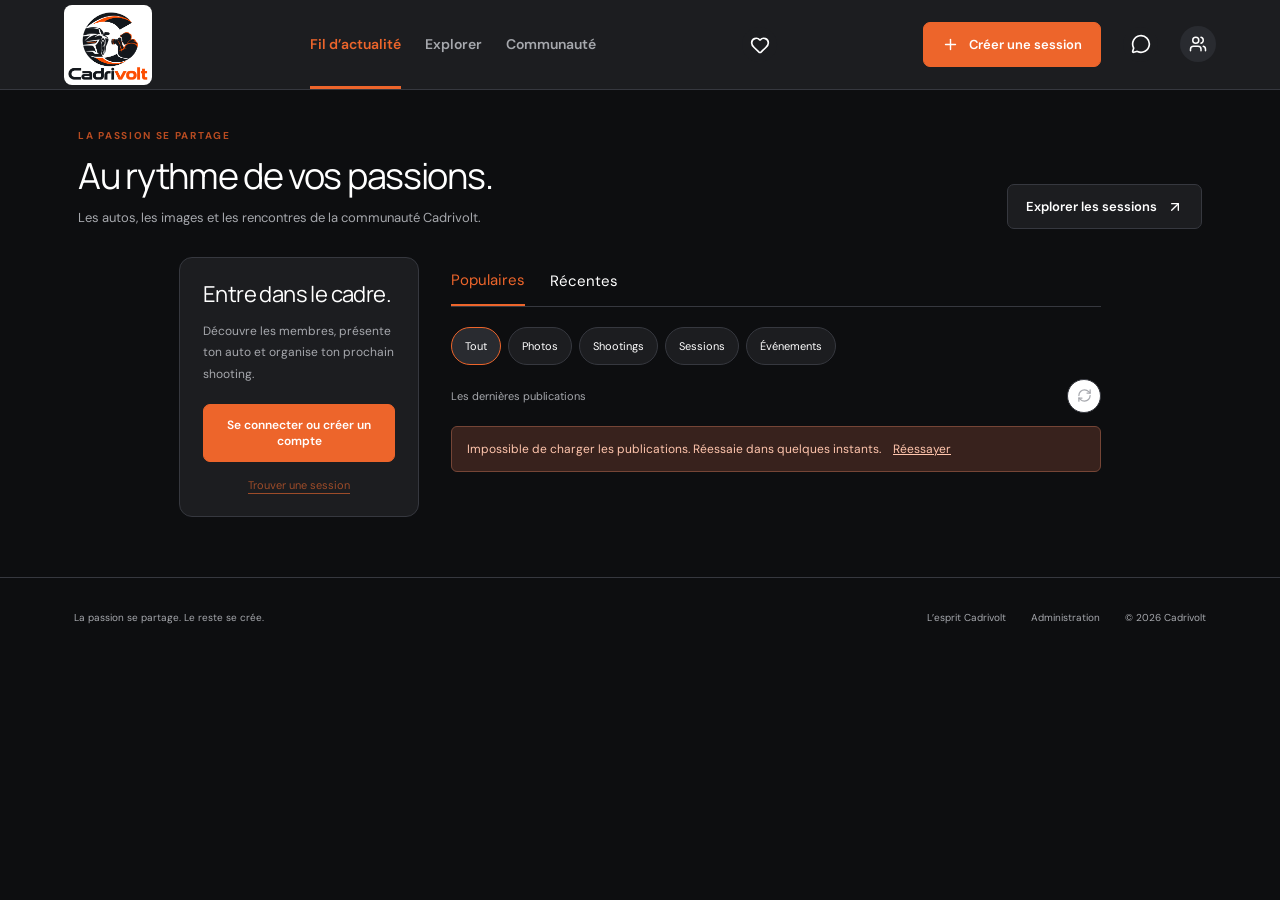
==== index.html @ 1e303402 "Cadrivolt - theme sombre par defaut" ====
<!doctype html><html lang="fr"><head><script src="./theme-init.js"></script><meta charset="utf-8"><meta name="viewport" content="width=device-width,initial-scale=1"><meta name="description" content="Rencontre des carspotters et propriétaires pour organiser shootings, rollings et projets automobiles."><meta name="theme-color" content="#ed652b"><title>Cadrivolt — La passion fait la rencontre</title><link rel="icon" href="./images/cadrivolt-logo-v2.png"><script src="./config.js"></script>  <script type="module" crossorigin src="./assets/main-DdH3tfHO.js"></script>
  <link rel="stylesheet" crossorigin href="./assets/main-B6yE5OLr.css">
<link rel="manifest" href="./manifest.webmanifest"><link rel="apple-touch-icon" href="./images/cadrivolt-logo-v2.png"></head><body><div id="root"></div><noscript>Active JavaScript pour utiliser Cadrivolt.</noscript></body></html>
---- assets/main-B6yE5OLr.css ----
@import "https://fonts.googleapis.com/css2?family=DM+Sans:wght@400;450;500;550;600;650;700&family=Manrope:wght@400;500;600;650;700;750;800&display=swap";.banner-editor{border:0;margin:0 0 26px;padding:0;position:relative}.banner-editor legend{font-weight:600}.banner-editor .hint{margin:10px 0;line-height:1.6}.profile-banner{aspect-ratio:3;background:#e6e9e1;border-radius:8px;width:100%;margin-bottom:18px;position:relative;overflow:hidden}.profile-banner img{object-fit:cover;pointer-events:none;-webkit-user-select:none;user-select:none;width:100%;height:100%}.banner-drag{cursor:grab;touch-action:none}.banner-drag:active{cursor:grabbing}.banner-editor input[type=range]{width:100%;accent-color:var(--orange);padding:0}.banner-actions{flex-wrap:wrap;align-items:center;gap:16px;margin-top:12px;display:flex}.person-cover:has(.profile-banner){aspect-ratio:3;height:auto;padding:0;overflow:hidden}.person-cover .profile-banner{border-radius:0;margin:0}.person-cover:has(.profile-banner)>span{z-index:1;background:#fffef0;border-radius:20px;padding:5px 10px;position:absolute;top:14px;left:14px}.person-cover:has(.profile-banner){position:relative}.avatar,.profile-button{position:relative;overflow:hidden}.avatar-photo{object-fit:cover;border-radius:inherit;width:100%;height:100%;display:block}.profile-photo-picker{border:0;margin:0 0 24px;padding:0;position:relative}.profile-photo-picker legend{margin-bottom:12px;font-weight:600}.profile-photo-controls{align-items:center;gap:18px;display:flex}.profile-photo-preview{flex-shrink:0;font-size:24px;width:88px!important;height:88px!important}.profile-photo-picker .muted{margin-top:12px;font-size:12px;line-height:1.6}.photo-upload-label{cursor:pointer;position:relative;overflow:hidden}.photo-upload-label:focus-within{outline:2px solid var(--accent,#f56823);outline-offset:3px}.photo-upload-label input{opacity:0;cursor:pointer;width:100%;height:100%;position:absolute;inset:0}.profile-photo-picker .text-link{margin-top:8px;display:block}.photo-upload-pending{opacity:0;width:1px;height:1px;position:absolute;bottom:0;left:0}.profile-read-heading{align-items:center;gap:16px;margin:16px 0;display:flex}.profile-read-heading h3{margin-bottom:8px;font-size:24px}.profile-read-heading p{color:var(--muted);align-items:center;gap:5px;margin-top:9px;font-size:12px;display:flex}.profile-read-bio{white-space:pre-wrap;overflow-wrap:anywhere;color:var(--muted);margin:18px 0;font-size:13px;line-height:1.8}.profile-account-actions{border-top:1px solid var(--border);flex-wrap:wrap;align-items:center;gap:16px;margin-top:26px;padding-top:18px;display:flex}.profile-account-actions .signout,.profile-account-actions .text-link{margin:0}.profile-information,.gallery-editor{border:0;min-width:0;margin:0 0 28px;padding:0}.profile-information legend,.gallery-editor legend{margin-bottom:10px;font-size:16px;font-weight:650}.profile-save-actions{background:var(--paper);border-top:1px solid var(--border);z-index:3;justify-content:flex-end;gap:12px;padding:16px 0;display:flex;position:sticky;bottom:-22px}.public-gallery{margin:30px 0}.gallery-heading{justify-content:space-between;align-items:center;gap:12px;margin-bottom:15px;display:flex}.gallery-heading h3{font-size:20px}.gallery-heading>span{color:var(--muted);font-size:11px}.profile-gallery-grid{grid-template-columns:repeat(3,minmax(0,1fr));gap:10px;display:grid}.gallery-tile{aspect-ratio:4/3;text-align:left;background:#e6e9e1;border-radius:10px;width:100%;min-width:0;padding:0;position:relative;overflow:hidden}.gallery-tile img{object-fit:cover;width:100%;height:100%;transition:transform .2s}.gallery-tile:hover img{transform:scale(1.025)}.gallery-primary{aspect-ratio:auto;grid-area:span 2/span 2;min-height:180px}.gallery-feature{color:#b74b21;background:#fffffff0;border-radius:30px;align-items:center;gap:4px;padding:5px 8px;font-size:10px;display:flex;position:absolute;top:9px;left:9px}.gallery-tile-caption{color:#fff;background:linear-gradient(#0000,#151815b3);padding:24px 10px 10px;font-size:11px;position:absolute;bottom:0;left:0;right:0}.gallery-empty{border:1px dashed var(--border);color:var(--muted);border-radius:10px;align-items:center;gap:12px;padding:25px 15px;font-size:12px;display:flex}.gallery-editor-grid{grid-template-columns:repeat(2,minmax(0,1fr));gap:16px;margin-bottom:16px;display:grid}.gallery-edit-card{border:1px solid var(--border);background:#fff;border-radius:10px;min-width:0;overflow:hidden}.gallery-edit-preview{aspect-ratio:4/3;background:#e6e9e1;position:relative}.gallery-edit-preview img{object-fit:cover;width:100%;height:100%}.gallery-edit-body{padding:12px}.gallery-edit-body .field{margin:10px 0 0}.gallery-edit-body .field input,.gallery-edit-body .field textarea{padding:9px;font-size:12px}.gallery-edit-actions{gap:6px;margin-top:12px;display:flex}.gallery-edit-actions button{border:1px solid var(--border);border-radius:7px;place-items:center;min-width:40px;min-height:40px;display:grid}.gallery-edit-actions button.selected{color:var(--orange);border-color:var(--orange);background:#fff0e7}.gallery-edit-actions button:last-child{margin-left:auto}.gallery-add,.gallery-replace{cursor:pointer;position:relative;overflow:hidden}.gallery-add input,.gallery-replace input{opacity:0;cursor:pointer;width:100%;height:100%;position:absolute;inset:0}.gallery-replace{text-align:center;margin-top:12px;font-size:11px;display:block}.photo-viewer{color:#fff;box-sizing:border-box;background:#131713;border:0;width:100vw;max-width:none;height:100dvh;max-height:none;margin:0;padding:16px;inset:0}.photo-viewer[open]{flex-direction:column;display:flex}.photo-viewer::backdrop{background:#131713ef}.photo-viewer-close{z-index:2;color:#fff;background:#0009;border-radius:50%;place-items:center;width:44px;height:44px;display:grid;position:absolute;top:14px;right:16px}.photo-viewer-stage{flex:1;justify-content:center;align-items:center;min-height:0;padding-top:36px;display:flex}.photo-viewer-stage img{object-fit:contain;max-width:100%;max-height:100%}.photo-viewer-caption{padding:16px 0 max(12px,env(safe-area-inset-bottom));flex-shrink:0;justify-content:space-between;align-items:center;gap:15px;font-size:14px;display:flex}.photo-viewer-caption p{color:#c4ccc0;white-space:pre-wrap;overflow-wrap:anywhere;max-height:100px;margin:5px 0;font-size:12px;line-height:1.6;overflow:auto}.photo-viewer-caption small{color:#a7b09f;margin-top:5px;font-size:11px;display:block}.photo-viewer-caption>div:last-child{gap:6px;display:flex}.photo-viewer-caption>div:first-child{min-width:0;display:block}.photo-viewer-caption button{border:1px solid #586351;border-radius:50%;place-items:center;width:44px;height:44px;display:grid}.banner-preview{cursor:default}.banner-crop-controls{border:1px solid var(--border);border-radius:8px;margin-bottom:12px;padding:12px}.profile-edit-form fieldset:disabled{opacity:.7}.gallery-add:focus-within,.gallery-replace:focus-within{outline-offset:3px;outline:3px solid #ee854e}@media (width<=540px){.profile-read-heading h3{font-size:21px}.profile-gallery-grid{grid-template-columns:repeat(2,minmax(0,1fr));gap:8px}.gallery-primary{aspect-ratio:16/10;grid-area:auto/span 2;min-height:0}.gallery-editor-grid{grid-template-columns:1fr}.profile-save-actions{flex-wrap:wrap;gap:8px;bottom:-22px}.profile-save-actions .primary{flex:1;min-width:0;padding:12px 10px;font-size:11px}.profile-save-actions .secondary{padding:12px;font-size:11px}.profile-edit-form .field input,.profile-edit-form .field textarea,.profile-edit-form .field select{font-size:16px}.profile-account-actions{flex-direction:column;align-items:flex-start}.photo-viewer{padding:10px}.photo-viewer-caption{font-size:12px}.banner-actions{gap:10px}}.activity-feed{max-width:1180px;margin:auto;padding:38px 28px 60px}.feed-intro{justify-content:space-between;align-items:flex-end;gap:24px;margin-bottom:28px;display:flex}.feed-intro h1{letter-spacing:-1.3px;margin:12px 0 10px;font-size:36px;line-height:1.14}.feed-intro p{color:var(--muted);font-size:13px;line-height:1.8}.feed-intro>.secondary{flex-shrink:0}.feed-layout{grid-template-columns:240px minmax(0,650px);justify-content:center;align-items:start;gap:32px;display:grid}.feed-sidebar{border:1px solid var(--border);background:#fff;border-radius:13px;padding:23px;position:sticky;top:110px}.feed-sidebar h2{letter-spacing:-.6px;font-size:22px;line-height:1.2}.feed-sidebar p{color:var(--muted);margin:13px 0 18px;font-size:12px;line-height:1.8}.feed-sidebar .primary{width:100%;padding:12px;font-size:12px}.feed-sidebar .text-link{margin:15px auto 0;font-size:11px;display:block}.feed-main{min-width:0}.feed-filters{scrollbar-width:none;-ms-overflow-style:none;flex-wrap:wrap;align-items:center;gap:7px;margin-bottom:14px;display:flex;overflow-y:hidden}.feed-filters::-webkit-scrollbar{width:0;height:0;display:none}.feed-filters button{border:1px solid var(--border);white-space:nowrap;background:#fff;border-radius:30px;min-height:38px;padding:9px 13px;font-size:11px}.feed-filters button.selected{background:var(--ink);color:#fff;border-color:var(--ink)}.feed-stream-heading{color:var(--muted);justify-content:space-between;align-items:center;gap:10px;margin-bottom:13px;font-size:11px;display:flex}.feed-stream-heading button{border:1px solid var(--border);background:#fff;border-radius:50%;place-items:center;width:34px;height:34px;display:grid}.feed-card{border:1px solid var(--border);background:#fff;border-radius:14px;min-width:0;margin:0 0 24px;overflow:hidden}.feed-author{justify-content:space-between;align-items:center;gap:12px;padding:16px;display:flex}.feed-author-button{text-align:left;align-items:center;gap:11px;min-width:0;padding:0;display:flex}.feed-author-button .avatar{width:41px;height:41px;font-size:12px}.feed-author-button>span:last-child{min-width:0}.feed-author-button strong{text-overflow:ellipsis;white-space:nowrap;font-size:13px;display:block;overflow:hidden}.feed-author-button small{color:var(--muted);text-overflow:ellipsis;white-space:nowrap;margin-top:5px;font-size:10px;display:block;overflow:hidden}.feed-author time{max-width:110px;color:var(--muted);text-align:right;flex-shrink:0;font-size:10px;line-height:1.6}.feed-media{aspect-ratio:4/3;touch-action:pan-y pinch-zoom;background:#e7ebe1;position:relative;overflow:hidden}.feed-image-open{width:100%;height:100%;padding:0;display:block;overflow:hidden}.feed-image-open img{object-fit:cover;width:100%;height:100%}.feed-media-placeholder{height:100%;color:var(--muted);flex-direction:column;justify-content:center;align-items:center;gap:12px;padding:20px;font-size:12px;line-height:1.7;display:flex}.feed-media-counter{color:#fff;pointer-events:none;background:#172017c7;border-radius:30px;padding:5px 10px;font-size:11px;position:absolute;top:14px;right:14px}.feed-carousel-prev,.feed-carousel-next{color:#262b24;background:#fffffff0;border-radius:50%;place-items:center;width:40px;height:40px;display:grid;position:absolute;top:50%;transform:translateY(-50%);box-shadow:0 2px 10px #0002}.feed-carousel-prev{left:12px}.feed-carousel-next{right:12px}.feed-image-retry{background:#fff;border-radius:30px;padding:9px 14px;font-size:12px;position:absolute;bottom:15px;left:50%;transform:translate(-50%)}.feed-dots{justify-content:center;gap:1px;padding:7px 0 0;display:flex}.feed-dots button{place-items:center;width:25px;height:25px;display:grid}.feed-dots span{background:#d2d8ca;border-radius:50%;width:6px;height:6px}.feed-dots [aria-pressed=true] span{background:var(--orange);transform:scale(1.2)}.feed-copy{padding:19px 20px 16px}.feed-category{color:#ac481e;text-transform:uppercase;letter-spacing:1.4px;font-size:9px;font-weight:650}.feed-copy h2{letter-spacing:-.5px;overflow-wrap:anywhere;margin:9px 0;font-size:22px;line-height:1.3}.feed-summary{color:var(--muted);margin:5px 0;font-size:11px;line-height:1.8}.feed-description{color:#606c57;white-space:pre-wrap;overflow-wrap:anywhere;-webkit-line-clamp:4;-webkit-box-orient:vertical;margin-top:10px;font-size:12px;line-height:1.85;display:-webkit-box;overflow:hidden}.feed-card-detail .feed-description{display:block;overflow:visible}.feed-session-meta{color:var(--muted);flex-wrap:wrap;align-items:center;gap:13px;margin-top:15px;font-size:10px;display:flex}.feed-session-meta>span{align-items:center;gap:5px;display:flex}.feed-card-actions{border-top:1px solid var(--border);justify-content:space-between;align-items:center;gap:10px;margin-top:18px;padding-top:14px;display:flex}.feed-open-link{color:#b24c20;text-align:left;align-items:center;gap:7px;font-size:12px;font-weight:600;display:inline-flex}.feed-share{color:var(--muted);align-items:center;gap:7px;min-height:34px;font-size:11px;display:flex}.feed-more{min-height:32px;color:var(--muted);justify-content:center;padding:15px 0;font-size:12px;display:flex}.feed-more>span{align-items:center;gap:9px;display:flex}.feed-empty{text-align:center;border:1px solid var(--border);color:var(--muted);background:#fff;border-radius:12px;padding:45px 20px}.feed-empty>svg{margin:0 auto 20px}.feed-empty h2{color:var(--ink);font-size:25px;line-height:1.3}.feed-empty h3{color:var(--ink);font-size:20px}.feed-empty p{max-width:390px;margin:12px auto 0;font-size:12px;line-height:1.9}.feed-card-detail{border:0;border-radius:10px;margin:0}.feed-card-detail .feed-author,.feed-card-detail .feed-copy{padding-inline:0}.feed-card-detail .feed-media{border-radius:10px}.feed-home-shortcut{color:var(--muted);align-items:center;gap:8px;margin:18px 5.8% 0;padding:5px 0;font-size:11px;display:flex}.profile-publications{margin:30px 0}.profile-publication-grid{grid-template-columns:repeat(3,minmax(0,1fr));gap:9px;display:grid}.profile-publication-grid>div{min-width:0}.publication-thumb{aspect-ratio:1;width:100%;color:var(--muted);background:#e7ebe1;border-radius:9px;justify-content:center;align-items:center;min-width:0;padding:0;display:flex;position:relative;overflow:hidden}.publication-thumb img{object-fit:cover;width:100%;height:100%}.publication-thumb-type{color:#48563d;background:#fffffff0;border-radius:20px;padding:4px 7px;font-size:8px;position:absolute;top:7px;left:7px}.publication-thumb-title{color:#fff;text-align:left;text-overflow:ellipsis;white-space:nowrap;background:linear-gradient(#0000,#0009);padding:25px 9px 9px;font-size:10px;position:absolute;bottom:0;left:0;right:0;overflow:hidden}@media (width<=900px){.activity-feed{padding:30px 22px}.feed-layout{grid-template-columns:190px minmax(0,1fr);gap:20px}.feed-sidebar{padding:18px}.feed-sidebar h2{font-size:20px}.feed-intro h1{font-size:30px}.feed-intro>.secondary{padding:11px;font-size:11px}}@media (width<=700px){.activity-feed{padding:22px 14px 36px}.feed-layout{flex-direction:column;gap:16px;display:flex}.feed-main{width:100%}.feed-sidebar{order:2;width:100%;padding:20px;position:static}.feed-intro{margin:0 3px 20px;display:block}.feed-intro h1{margin-top:10px;font-size:30px}.feed-intro p{font-size:12px}.feed-intro>.secondary{margin-top:15px}.feed-filters{overscroll-behavior-x:contain;flex-wrap:nowrap;gap:6px;padding-bottom:3px;overflow-x:auto}.feed-filters button{flex-shrink:0;padding:8px 12px}.feed-card{border-radius:12px;margin-bottom:20px}.feed-author{gap:8px;padding:13px 12px}.feed-author-button{gap:8px}.feed-author-button .avatar{width:36px;height:36px;font-size:10px}.feed-author-button strong{font-size:12px}.feed-author-button small{font-size:9px}.feed-author time{max-width:78px;font-size:9px}.feed-copy{padding:16px 15px 12px}.feed-copy h2{font-size:21px}.feed-media-counter{font-size:10px;top:11px;right:11px}.feed-carousel-prev,.feed-carousel-next{width:35px;height:35px}.feed-carousel-prev{left:9px}.feed-carousel-next{right:9px}.feed-card-actions{align-items:center}.feed-open-link{font-size:11px}.feed-share span{display:none}.feed-share{justify-content:center;width:34px}.feed-home-shortcut{margin:12px 22px 0}.profile-publication-grid{grid-template-columns:repeat(2,minmax(0,1fr));gap:8px}.feed-card-detail .feed-author{padding-block:8px 14px}.feed-card-detail .feed-copy h2{font-size:20px}}.feed-visitor-cta{display:none}@media (width<=700px){.feed-visitor-cta{background:#fff4ec;border:1px solid #f3d1ba;border-radius:9px;flex-wrap:wrap;justify-content:space-between;align-items:center;gap:7px;margin-bottom:17px;padding:12px;font-size:11px;display:flex}.feed-visitor-cta>span{color:#74513d}.feed-visitor-cta>button{color:#b24a1e;align-items:center;gap:7px;min-height:30px;padding:0;font-size:11px;font-weight:600;display:flex}}.social-profile.section{width:100%;max-width:960px;color:var(--text-primary,var(--ink));margin:auto;padding:16px 18px 48px}.social-profile .profile-back{text-align:left;justify-content:flex-start;align-items:center;gap:7px;min-height:28px;margin:0 0 12px;font-size:13px;display:inline-flex}.social-profile-cover{background:var(--surface-secondary,#e8ece1);border-radius:12px;height:110px;position:relative;overflow:hidden}.social-profile-cover .profile-banner{border-radius:0;height:100%;margin:0}.social-profile-cover img{object-fit:cover}.social-profile-heading{align-items:center;gap:12px;min-height:80px;margin-top:-20px;padding:0 2px;display:flex;position:relative}.avatar.social-profile-avatar{border:3px solid var(--page,#f8f9f6);background:var(--surface-secondary);width:80px;height:80px;color:var(--text-secondary);flex:none;font-size:25px}.social-profile-identity{flex:1;min-width:0;padding-top:16px}.social-profile-identity h1{overflow-wrap:anywhere;-webkit-line-clamp:2;letter-spacing:-.5px;-webkit-box-orient:vertical;margin:0 0 5px;font-size:25px;font-weight:650;line-height:1.25;display:-webkit-box;overflow:hidden}.profile-role{color:var(--text-secondary);font-size:13px;line-height:1.4;display:block}.profile-settings{width:44px;min-width:44px;height:44px;color:var(--text-primary);margin-top:16px;position:relative;background:0 0!important}.social-profile-stats{color:var(--text-secondary);flex-wrap:wrap;align-items:center;gap:24px;margin:12px 0 10px;font-size:14px;line-height:1.5;display:flex}.social-profile-stats strong{color:var(--text-primary);font-size:15px;font-weight:650;display:inline}.social-profile-bio{white-space:pre-wrap;overflow-wrap:anywhere;max-width:740px;margin:8px 0;font-size:14px;line-height:1.5}.social-profile-info{color:var(--text-secondary);flex-wrap:wrap;align-items:center;gap:12px;margin:8px 0;display:flex}.social-profile-info span{overflow-wrap:anywhere;align-items:center;gap:5px;font-size:13px;line-height:1.5;display:flex}.social-profile-actions{grid-template-columns:1fr 1fr;gap:10px;margin:14px 0 16px;display:grid}.social-profile-actions>button{border-radius:9px;justify-content:center;align-items:center;gap:6px;min-width:0;min-height:44px;padding:10px 12px;font-size:14px;line-height:1.3;display:flex}.social-profile-actions>button:only-child{grid-column:1/-1}.social-profile-actions .secondary{background:var(--surface);border-color:var(--line);color:var(--text-primary)}.profile-content-tabs{justify-content:space-between;align-items:center;gap:20px;margin:0 0 10px;display:flex}.profile-content-tabs button{min-height:40px;color:var(--text-secondary);text-align:left;padding:5px 0;font-size:15px}.profile-content-tabs [aria-selected=true]{color:var(--text-primary);font-weight:650}.social-profile .profile-publications{margin:0;padding:0}.social-profile .profile-publication-grid{grid-template-columns:repeat(3,minmax(0,1fr));gap:2px}.social-profile .publication-thumb{aspect-ratio:1;border-radius:2px}.social-profile .publication-thumb-title{display:none}.social-profile .publication-thumb-type{text-overflow:ellipsis;white-space:nowrap;max-width:calc(100% - 8px);padding:4px;font-size:9px;overflow:hidden}.profile-settings-screen{min-height:70vh;max-width:760px!important}.profile-settings-page{background:var(--surface);border-radius:12px;min-width:0;padding:18px}.profile-settings-page>h1{margin:0 0 14px;font-size:26px;line-height:1.3}.settings-copy{color:var(--text-secondary);margin:10px 0 22px;font-size:14px;line-height:1.8}.profile-settings-links{flex-direction:column;gap:4px;display:flex}.profile-settings-link{text-align:left;border-bottom:1px solid var(--line);min-height:58px;color:var(--text-primary);align-items:center;gap:13px;padding:14px 10px;display:flex}.profile-settings-link>span{flex:1;min-width:0;font-size:14px}.profile-settings-link i{background:var(--orange);color:#fff;border-radius:20px;padding:3px 6px;font-size:11px;font-style:normal}.profile-settings-link:hover{background:var(--surface-secondary)}.settings-signout{color:var(--text-secondary);align-items:center;gap:9px;min-height:44px;margin-top:15px;padding:15px 10px;font-size:14px;display:flex}.profile-settings-page>.secondary{margin:10px 10px 10px 0;display:inline-flex}.profile-settings-page .profile-edit-form,.profile-settings-page .notification-inbox{padding:0}.profile-notifications-slot{min-height:180px}.profile-session-list{flex-direction:column;gap:10px;margin-top:12px;display:flex}.profile-session-card{text-align:left;border:1px solid var(--line);background:var(--surface);color:var(--text-primary);border-radius:10px;align-items:center;gap:14px;padding:12px;display:flex}.profile-session-card>img{object-fit:cover;border-radius:6px;width:76px;height:76px}.profile-session-card>span{flex:1;min-width:0}.profile-session-card strong{overflow-wrap:anywhere;font-size:14px}.profile-session-card small{color:var(--text-secondary);align-items:center;gap:4px;margin-top:6px;font-size:12px;line-height:1.4;display:flex}.manage-profile-sessions{align-items:center;gap:5px;min-height:40px;font-size:13px;display:flex}.feed-like{align-items:center;gap:8px;margin-bottom:16px;font-size:13px;display:flex}.feed-like.liked{color:var(--orange)}.feed-modes{border-bottom:1px solid var(--line);gap:25px;margin-bottom:20px;display:flex}.feed-modes button{padding:12px 0;font-size:15px}.feed-modes [aria-pressed=true]{color:var(--orange);border-bottom:2px solid var(--orange)}.publication-owner-actions{flex-wrap:wrap;gap:18px;padding:0 20px 20px;display:flex}.notification-preferences{border:1px solid var(--line);border-radius:12px;margin:20px 0;padding:18px}.notification-preferences .check-field{margin:12px 0}.notification-preferences .form-actions{margin:14px 0 0}.direct-profile-link{text-align:left;align-items:center;gap:12px;min-width:0;display:flex}.direct-profile-link strong,.direct-profile-link small{display:block}.direct-thread-copy>button{text-align:left;max-width:100%}.direct-thread-copy .direct-open-thread{width:100%;display:block}.notification-profile{color:var(--orange);padding:7px;font-size:10px}.notification-list li{flex-wrap:wrap}.notification-item{min-width:0}.topbar .main-nav{white-space:nowrap;scrollbar-width:none;-ms-overflow-style:none;gap:24px;min-width:0;overflow:auto hidden;display:flex!important}.topbar .main-nav button{white-space:nowrap;flex:none;font-size:14px;width:auto!important;min-width:max-content!important}.topbar .main-nav button.active{color:var(--orange)}.topbar .main-nav::-webkit-scrollbar{width:0;height:0;display:none}@media (width<=900px){.topbar{grid-template-rows:64px 44px!important;grid-template-columns:1fr auto!important;height:108px!important;min-height:108px!important;display:grid!important}.topbar>.brand{grid-area:1/1}.topbar .brand-logo{object-fit:contain;width:52px;height:52px}.topbar .main-nav{grid-area:2/1/auto/-1;align-items:stretch;gap:16px;width:100%;height:44px;margin:0;justify-content:space-between!important;padding:0!important;overflow-x:auto!important}.topbar .main-nav button{overflow:visible;min-height:44px!important;padding:12px 0!important;font-size:13px!important}.topbar .favorite-nav{display:none}.topbar .header-actions{grid-area:1/2}.topbar .profile-button,.topbar .message-nav,.topbar .create-header{width:40px;min-width:40px;height:40px}.topbar .create-header{border-radius:50%;gap:0;padding:0;font-size:0}.topbar .header-actions{gap:6px}.avatar.social-profile-avatar{width:72px;height:72px;font-size:24px}.social-profile-heading{min-height:72px}.social-profile-identity h1{font-size:22px}.profile-role{font-size:12px}.social-profile-cover{height:110px}.social-profile-actions>button{font-size:13px}.social-profile.section{padding:14px 14px 40px}.publication-owner-actions{padding:0 15px 15px}}@media (width<=360px){.social-profile-actions{gap:8px}.social-profile-actions>button{padding:10px 6px;font-size:12px}.social-profile-stats{gap:17px;font-size:12px}.social-profile-stats strong{font-size:13px}.social-profile-identity h1{font-size:20px}.profile-settings-page{padding:14px}.profile-settings-page .form-actions{flex-wrap:wrap}.profile-role{font-size:11px}}.profile-settings-link>.settings-link-icon{flex:0 0 24px;justify-content:center;align-items:center;width:24px;height:24px;display:inline-flex;position:relative}.profile-header-actions{flex:none;align-items:center;gap:2px;margin-top:16px;display:flex}.profile-header-actions .profile-settings{margin-top:0}.profile-inbox-button{width:40px;min-width:40px;height:44px;color:var(--text-primary);position:relative;background:0 0!important}.profile-inbox-count{background:var(--orange);color:#fff;text-align:center;border-radius:20px;min-width:14px;padding:2px 4px;font-size:9px;font-style:normal;line-height:12px;position:absolute;top:2px;right:0}.feed-card,.publication-thumb,.photo-viewer{border:1px solid var(--publication-border,#c37d0140)!important}.publication-thumb{box-sizing:border-box}.composer-add{cursor:pointer;align-items:center;gap:8px;display:inline-flex}.composer-add input{opacity:0;width:1px;height:1px;position:absolute}.composer-grid{grid-template-columns:repeat(3,minmax(0,1fr));gap:10px;margin:20px 0;display:grid}.composer-photo{background:#fff;border:1px solid #dfe5d7;border-radius:10px;position:relative;overflow:hidden}.composer-photo img{aspect-ratio:1;object-fit:cover;width:100%}.composer-photo>span{color:#fff;background:#20251ed9;border-radius:20px;padding:4px 7px;font-size:11px;position:absolute;top:5px;left:5px}.composer-photo>div{justify-content:space-around;gap:3px;padding:6px;display:flex}.composer-photo button{padding:6px}.composer-photo button:disabled{opacity:.25}.publication-appearance-form{max-width:800px}.border-preview{grid-template-columns:2fr 1fr;align-items:start;gap:18px;display:grid}.border-preview .feed-card{background:#fff;border-radius:12px;padding:20px}.border-preview .feed-card p{color:#7b8272;margin-top:10px;font-size:13px;line-height:1.7}.border-preview .publication-thumb{aspect-ratio:1;color:#747c69;background:#f6f7f2;border-radius:10px;justify-content:center;align-items:center;display:flex}.social-profile .profile-publication-grid{grid-template-columns:repeat(3,minmax(0,1fr))!important}@media (width<=430px){.composer-grid{gap:6px}.composer-photo>div{gap:0;padding:3px}.composer-photo button{padding:5px 3px}.border-preview{grid-template-columns:1fr 1fr;gap:10px}.publication-appearance-form .form-actions{flex-direction:column}}@layer properties{@supports (((-webkit-hyphens:none)) and (not (margin-trim:inline))) or ((-moz-orient:inline) and (not (color:rgb(from red r g b)))){*,:before,:after,::backdrop{--tw-translate-x:0;--tw-translate-y:0;--tw-translate-z:0;--tw-rotate-x:initial;--tw-rotate-y:initial;--tw-rotate-z:initial;--tw-skew-x:initial;--tw-skew-y:initial;--tw-scroll-snap-strictness:proximity;--tw-space-x-reverse:0;--tw-border-style:solid;--tw-leading:initial;--tw-font-weight:initial;--tw-tracking:initial;--tw-ordinal:initial;--tw-slashed-zero:initial;--tw-numeric-figure:initial;--tw-numeric-spacing:initial;--tw-numeric-fraction:initial;--tw-shadow:0 0 #0000;--tw-shadow-color:initial;--tw-shadow-alpha:100%;--tw-inset-shadow:0 0 #0000;--tw-inset-shadow-color:initial;--tw-inset-shadow-alpha:100%;--tw-ring-color:initial;--tw-ring-shadow:0 0 #0000;--tw-inset-ring-color:initial;--tw-inset-ring-shadow:0 0 #0000;--tw-ring-inset:initial;--tw-ring-offset-width:0px;--tw-ring-offset-color:#fff;--tw-ring-offset-shadow:0 0 #0000;--tw-outline-style:solid;--tw-blur:initial;--tw-brightness:initial;--tw-contrast:initial;--tw-grayscale:initial;--tw-hue-rotate:initial;--tw-invert:initial;--tw-opacity:initial;--tw-saturate:initial;--tw-sepia:initial;--tw-drop-shadow:initial;--tw-drop-shadow-color:initial;--tw-drop-shadow-alpha:100%;--tw-drop-shadow-size:initial;--tw-duration:initial;--tw-ease:initial;--tw-content:"";--tw-scale-x:1;--tw-scale-y:1;--tw-scale-z:1}}}@layer theme{:root,:host{--font-sans:ui-sans-serif, system-ui, sans-serif, "Apple Color Emoji", "Segoe UI Emoji", "Segoe UI Symbol", "Noto Color Emoji";--font-mono:ui-monospace, SFMono-Regular, Menlo, Monaco, Consolas, "Liberation Mono", "Courier New", monospace;--color-black:#000;--color-white:#fff;--spacing:.25rem;--container-xs:20rem;--container-sm:24rem;--container-lg:32rem;--text-xs:.75rem;--text-xs--line-height:calc(1 / .75);--text-sm:.875rem;--text-sm--line-height:calc(1.25 / .875);--text-base:1rem;--text-base--line-height:calc(1.5 / 1);--text-lg:1.125rem;--text-lg--line-height:calc(1.75 / 1.125);--font-weight-normal:400;--font-weight-medium:500;--font-weight-semibold:600;--tracking-tight:-.025em;--tracking-widest:.1em;--leading-tight:1.25;--leading-snug:1.375;--leading-normal:1.5;--leading-relaxed:1.625;--radius-xs:.125rem;--radius-sm:.25rem;--radius-md:.375rem;--radius-lg:.5rem;--radius-xl:.75rem;--ease-in-out:cubic-bezier(.4, 0, .2, 1);--animate-spin:spin 1s linear infinite;--animate-pulse:pulse 2s cubic-bezier(.4, 0, .6, 1) infinite;--aspect-video:16 / 9;--default-transition-duration:.15s;--default-transition-timing-function:cubic-bezier(.4, 0, .2, 1);--default-font-family:var(--font-sans);--default-mono-font-family:var(--font-mono)}}@layer base{*,:after,:before,::backdrop{box-sizing:border-box;border:0 solid;margin:0;padding:0}::file-selector-button{box-sizing:border-box;border:0 solid;margin:0;padding:0}html,:host{-webkit-text-size-adjust:100%;tab-size:4;line-height:1.5;font-family:var(--default-font-family,ui-sans-serif, system-ui, sans-serif, "Apple Color Emoji", "Segoe UI Emoji", "Segoe UI Symbol", "Noto Color Emoji");font-feature-settings:var(--default-font-feature-settings,normal);font-variation-settings:var(--default-font-variation-settings,normal);-webkit-tap-highlight-color:transparent}hr{height:0;color:inherit;border-top-width:1px}abbr:where([title]){-webkit-text-decoration:underline dotted;text-decoration:underline dotted}h1,h2,h3,h4,h5,h6{font-size:inherit;font-weight:inherit}a{color:inherit;-webkit-text-decoration:inherit;-webkit-text-decoration:inherit;-webkit-text-decoration:inherit;-webkit-text-decoration:inherit;text-decoration:inherit}b,strong{font-weight:bolder}code,kbd,samp,pre{font-family:var(--default-mono-font-family,ui-monospace, SFMono-Regular, Menlo, Monaco, Consolas, "Liberation Mono", "Courier New", monospace);font-feature-settings:var(--default-mono-font-feature-settings,normal);font-variation-settings:var(--default-mono-font-variation-settings,normal);font-size:1em}small{font-size:80%}sub,sup{vertical-align:baseline;font-size:75%;line-height:0;position:relative}sub{bottom:-.25em}sup{top:-.5em}table{text-indent:0;border-color:inherit;border-collapse:collapse}:-moz-focusring{outline:auto}progress{vertical-align:baseline}summary{display:list-item}ol,ul,menu{list-style:none}img,svg,video,canvas,audio,iframe,embed,object{vertical-align:middle;display:block}img,video{max-width:100%;height:auto}button,input,select,optgroup,textarea{font:inherit;font-feature-settings:inherit;font-variation-settings:inherit;letter-spacing:inherit;color:inherit;opacity:1;background-color:#0000;border-radius:0}::file-selector-button{font:inherit;font-feature-settings:inherit;font-variation-settings:inherit;letter-spacing:inherit;color:inherit;opacity:1;background-color:#0000;border-radius:0}:where(select:is([multiple],[size])) optgroup{font-weight:bolder}:where(select:is([multiple],[size])) optgroup option{padding-inline-start:20px}::file-selector-button{margin-inline-end:4px}::placeholder{opacity:1}@supports (not ((-webkit-appearance:-apple-pay-button))) or (contain-intrinsic-size:1px){::placeholder{color:currentColor}@supports (color:color-mix(in lab, red, red)){::placeholder{color:color-mix(in oklab, currentcolor 50%, transparent)}}}textarea{resize:vertical}::-webkit-search-decoration{-webkit-appearance:none}::-webkit-date-and-time-value{min-height:1lh;text-align:inherit}::-webkit-datetime-edit{display:inline-flex}::-webkit-datetime-edit-fields-wrapper{padding:0}::-webkit-datetime-edit{padding-block:0}::-webkit-datetime-edit-year-field{padding-block:0}::-webkit-datetime-edit-month-field{padding-block:0}::-webkit-datetime-edit-day-field{padding-block:0}::-webkit-datetime-edit-hour-field{padding-block:0}::-webkit-datetime-edit-minute-field{padding-block:0}::-webkit-datetime-edit-second-field{padding-block:0}::-webkit-datetime-edit-millisecond-field{padding-block:0}::-webkit-datetime-edit-meridiem-field{padding-block:0}::-webkit-calendar-picker-indicator{line-height:1}:-moz-ui-invalid{box-shadow:none}button,input:where([type=button],[type=reset],[type=submit]){appearance:button}::file-selector-button{appearance:button}::-webkit-inner-spin-button{height:auto}::-webkit-outer-spin-button{height:auto}[hidden]:where(:not([hidden=until-found])){display:none!important}}@layer components;@layer utilities{.\@container\/card-header{container:card-header/inline-size}.\@container\/field-group{container:field-group/inline-size}.pointer-events-none{pointer-events:none}.invisible{visibility:hidden}.visible{visibility:visible}.sr-only{clip-path:inset(50%);white-space:nowrap;border-width:0;width:1px;height:1px;margin:-1px;padding:0;position:absolute;overflow:hidden}.absolute{position:absolute}.fixed{position:fixed}.relative{position:relative}.static{position:static}.inset-0{inset:calc(var(--spacing) * 0)}.inset-x-0{inset-inline:calc(var(--spacing) * 0)}.inset-y-0{inset-block:calc(var(--spacing) * 0)}.inset-s-1\/2{inset-inline-start:50%}.start{inset-inline-start:var(--spacing)}.end{inset-inline-end:var(--spacing)}.-top-12{top:calc(var(--spacing) * -12)}.top-0{top:calc(var(--spacing) * 0)}.top-1\.5{top:calc(var(--spacing) * 1.5)}.top-1\/2{top:50%}.top-3\.5{top:calc(var(--spacing) * 3.5)}.top-4{top:calc(var(--spacing) * 4)}.top-\[1px\]{top:1px}.top-\[50\%\]{top:50%}.top-\[60\%\]{top:60%}.top-full{top:100%}.-right-12{right:calc(var(--spacing) * -12)}.right-0{right:calc(var(--spacing) * 0)}.right-1{right:calc(var(--spacing) * 1)}.right-2{right:calc(var(--spacing) * 2)}.right-3{right:calc(var(--spacing) * 3)}.right-3\.5{right:calc(var(--spacing) * 3.5)}.right-4{right:calc(var(--spacing) * 4)}.-bottom-12{bottom:calc(var(--spacing) * -12)}.bottom-0{bottom:calc(var(--spacing) * 0)}.-left-12{left:calc(var(--spacing) * -12)}.left-0{left:calc(var(--spacing) * 0)}.left-1\/2{left:50%}.left-2{left:calc(var(--spacing) * 2)}.left-3{left:calc(var(--spacing) * 3)}.left-\[50\%\]{left:50%}.isolate{isolation:isolate}.z-10{z-index:10}.z-20{z-index:20}.z-50{z-index:50}.z-\[1\]{z-index:1}.order-first{order:-9999}.order-last{order:9999}.col-start-2{grid-column-start:2}.row-span-2{grid-row:span 2/span 2}.row-start-1{grid-row-start:1}.container{width:100%}@media (width>=40rem){.container{max-width:40rem}}@media (width>=48rem){.container{max-width:48rem}}@media (width>=64rem){.container{max-width:64rem}}@media (width>=80rem){.container{max-width:80rem}}@media (width>=96rem){.container{max-width:96rem}}.m-0\!{margin:calc(var(--spacing) * 0)!important}.-mx-1{margin-inline:calc(var(--spacing) * -1)}.mx-2{margin-inline:calc(var(--spacing) * 2)}.mx-3\.5{margin-inline:calc(var(--spacing) * 3.5)}.mx-auto{margin-inline:auto}.-my-2{margin-block:calc(var(--spacing) * -2)}.my-0{margin-block:calc(var(--spacing) * 0)}.my-0\.5{margin-block:calc(var(--spacing) * .5)}.my-1{margin-block:calc(var(--spacing) * 1)}.-mt-4{margin-top:calc(var(--spacing) * -4)}.mt-0\.5{margin-top:calc(var(--spacing) * .5)}.mt-1\.5{margin-top:calc(var(--spacing) * 1.5)}.mt-2{margin-top:calc(var(--spacing) * 2)}.mt-4{margin-top:calc(var(--spacing) * 4)}.mt-auto{margin-top:auto}.mb-2{margin-bottom:calc(var(--spacing) * 2)}.mb-3{margin-bottom:calc(var(--spacing) * 3)}.-ml-1{margin-left:calc(var(--spacing) * -1)}.-ml-4{margin-left:calc(var(--spacing) * -4)}.ml-1{margin-left:calc(var(--spacing) * 1)}.ml-4{margin-left:calc(var(--spacing) * 4)}.ml-auto{margin-left:auto}.line-clamp-1{-webkit-line-clamp:1;-webkit-box-orient:vertical;display:-webkit-box;overflow:hidden}.line-clamp-2{-webkit-line-clamp:2;-webkit-box-orient:vertical;display:-webkit-box;overflow:hidden}.block{display:block}.flex{display:flex}.grid{display:grid}.hidden{display:none}.inline-flex{display:inline-flex}.table{display:table}.table-caption{display:table-caption}.table-cell{display:table-cell}.table-row{display:table-row}.field-sizing-content{field-sizing:content}.aspect-square{aspect-ratio:1}.aspect-video{aspect-ratio:var(--aspect-video)}.size-\(--cell-size\){width:var(--cell-size);height:var(--cell-size)}.size-2{width:calc(var(--spacing) * 2);height:calc(var(--spacing) * 2)}.size-2\.5{width:calc(var(--spacing) * 2.5);height:calc(var(--spacing) * 2.5)}.size-3{width:calc(var(--spacing) * 3);height:calc(var(--spacing) * 3)}.size-3\.5{width:calc(var(--spacing) * 3.5);height:calc(var(--spacing) * 3.5)}.size-4{width:calc(var(--spacing) * 4);height:calc(var(--spacing) * 4)}.size-6{width:calc(var(--spacing) * 6);height:calc(var(--spacing) * 6)}.size-7{width:calc(var(--spacing) * 7);height:calc(var(--spacing) * 7)}.size-8{width:calc(var(--spacing) * 8);height:calc(var(--spacing) * 8)}.size-9{width:calc(var(--spacing) * 9);height:calc(var(--spacing) * 9)}.size-10{width:calc(var(--spacing) * 10);height:calc(var(--spacing) * 10)}.size-16{width:calc(var(--spacing) * 16);height:calc(var(--spacing) * 16)}.size-auto{width:auto;height:auto}.size-full{width:100%;height:100%}.h-\(--cell-size\){height:var(--cell-size)}.h-1\.5{height:calc(var(--spacing) * 1.5)}.h-2{height:calc(var(--spacing) * 2)}.h-2\.5{height:calc(var(--spacing) * 2.5)}.h-4{height:calc(var(--spacing) * 4)}.h-5{height:calc(var(--spacing) * 5)}.h-6{height:calc(var(--spacing) * 6)}.h-7{height:calc(var(--spacing) * 7)}.h-8{height:calc(var(--spacing) * 8)}.h-9{height:calc(var(--spacing) * 9)}.h-10{height:calc(var(--spacing) * 10)}.h-12{height:calc(var(--spacing) * 12)}.h-\[calc\(--spacing\(5\.5\)\)\]{height:calc(calc(var(--spacing) * 5.5))}.h-\[calc\(100\%-1px\)\]{height:calc(100% - 1px)}.h-\[var\(--radix-navigation-menu-viewport-height\)\]{height:var(--radix-navigation-menu-viewport-height)}.h-\[var\(--radix-select-trigger-height\)\]{height:var(--radix-select-trigger-height)}.h-auto{height:auto}.h-full{height:100%}.h-max{height:max-content}.h-px{height:1px}.h-svh{height:100svh}.max-h-\(--radix-context-menu-content-available-height\){max-height:var(--radix-context-menu-content-available-height)}.max-h-\(--radix-dropdown-menu-content-available-height\){max-height:var(--radix-dropdown-menu-content-available-height)}.max-h-\(--radix-select-content-available-height\){max-height:var(--radix-select-content-available-height)}.max-h-96{max-height:calc(var(--spacing) * 96)}.max-h-\[300px\]{max-height:300px}.max-h-\[min\(calc\(--spacing\(96\)---spacing\(9\)\)\,calc\(var\(--available-height\)---spacing\(9\)\)\)\]{max-height:min(calc(calc(var(--spacing) * 96) - calc(var(--spacing) * 9)), calc(var(--available-height) - calc(var(--spacing) * 9)))}.min-h-0{min-height:calc(var(--spacing) * 0)}.min-h-4{min-height:calc(var(--spacing) * 4)}.min-h-9{min-height:calc(var(--spacing) * 9)}.min-h-16{min-height:calc(var(--spacing) * 16)}.min-h-full{min-height:100%}.min-h-svh{min-height:100svh}.w-\(--anchor-width\){width:var(--anchor-width)}.w-\(--cell-size\){width:var(--cell-size)}.w-\(--sidebar-width\){width:var(--sidebar-width)}.w-0{width:calc(var(--spacing) * 0)}.w-1{width:calc(var(--spacing) * 1)}.w-2{width:calc(var(--spacing) * 2)}.w-2\.5{width:calc(var(--spacing) * 2.5)}.w-3{width:calc(var(--spacing) * 3)}.w-3\/4{width:75%}.w-4{width:calc(var(--spacing) * 4)}.w-5{width:calc(var(--spacing) * 5)}.w-9{width:calc(var(--spacing) * 9)}.w-10{width:calc(var(--spacing) * 10)}.w-24{width:calc(var(--spacing) * 24)}.w-64{width:calc(var(--spacing) * 64)}.w-72{width:calc(var(--spacing) * 72)}.w-\[100px\]{width:100px}.w-auto{width:auto}.w-fit{width:fit-content}.w-full{width:100%}.w-max{width:max-content}.w-px{width:1px}.max-w-\(--available-width\){max-width:var(--available-width)}.max-w-\(--skeleton-width\){max-width:var(--skeleton-width)}.max-w-\[80\%\]{max-width:80%}.max-w-\[calc\(100\%-2rem\)\]{max-width:calc(100% - 2rem)}.max-w-full{max-width:100%}.max-w-max{max-width:max-content}.max-w-sm{max-width:var(--container-sm)}.min-w-\(--cell-size\){min-width:var(--cell-size)}.min-w-0{min-width:calc(var(--spacing) * 0)}.min-w-5{min-width:calc(var(--spacing) * 5)}.min-w-8{min-width:calc(var(--spacing) * 8)}.min-w-9{min-width:calc(var(--spacing) * 9)}.min-w-10{min-width:calc(var(--spacing) * 10)}.min-w-16{min-width:calc(var(--spacing) * 16)}.min-w-40{min-width:calc(var(--spacing) * 40)}.min-w-\[8rem\]{min-width:8rem}.min-w-\[12rem\]{min-width:12rem}.min-w-\[calc\(var\(--anchor-width\)\+--spacing\(7\)\)\]{min-width:calc(var(--anchor-width) + calc(var(--spacing) * 7))}.min-w-\[var\(--radix-select-trigger-width\)\]{min-width:var(--radix-select-trigger-width)}.flex-1{flex:1}.shrink-0{flex-shrink:0}.grow{flex-grow:1}.grow-0{flex-grow:0}.basis-full{flex-basis:100%}.caption-bottom{caption-side:bottom}.border-collapse{border-collapse:collapse}.origin-\(--radix-context-menu-content-transform-origin\){transform-origin:var(--radix-context-menu-content-transform-origin)}.origin-\(--radix-dropdown-menu-content-transform-origin\){transform-origin:var(--radix-dropdown-menu-content-transform-origin)}.origin-\(--radix-hover-card-content-transform-origin\){transform-origin:var(--radix-hover-card-content-transform-origin)}.origin-\(--radix-menubar-content-transform-origin\){transform-origin:var(--radix-menubar-content-transform-origin)}.origin-\(--radix-popover-content-transform-origin\){transform-origin:var(--radix-popover-content-transform-origin)}.origin-\(--radix-select-content-transform-origin\){transform-origin:var(--radix-select-content-transform-origin)}.origin-\(--radix-tooltip-content-transform-origin\){transform-origin:var(--radix-tooltip-content-transform-origin)}.origin-\(--transform-origin\){transform-origin:var(--transform-origin)}.-translate-x-1\/2{--tw-translate-x:calc(calc(1 / 2 * 100%) * -1);translate:var(--tw-translate-x) var(--tw-translate-y)}.-translate-x-px{--tw-translate-x:-1px;translate:var(--tw-translate-x) var(--tw-translate-y)}.translate-x-\[-50\%\]{--tw-translate-x:-50%;translate:var(--tw-translate-x) var(--tw-translate-y)}.translate-x-px{--tw-translate-x:1px;translate:var(--tw-translate-x) var(--tw-translate-y)}.-translate-y-1\/2{--tw-translate-y:calc(calc(1 / 2 * 100%) * -1);translate:var(--tw-translate-x) var(--tw-translate-y)}.-translate-y-3\/4{--tw-translate-y:calc(calc(3 / 4 * 100%) * -1);translate:var(--tw-translate-x) var(--tw-translate-y)}.translate-y-0\.5{--tw-translate-y:calc(var(--spacing) * .5);translate:var(--tw-translate-x) var(--tw-translate-y)}.translate-y-3\/4{--tw-translate-y:calc(3 / 4 * 100%);translate:var(--tw-translate-x) var(--tw-translate-y)}.translate-y-\[-50\%\]{--tw-translate-y:-50%;translate:var(--tw-translate-x) var(--tw-translate-y)}.translate-y-\[calc\(-50\%_-_2px\)\]{--tw-translate-y:calc(-50% - 2px);translate:var(--tw-translate-x) var(--tw-translate-y)}.rotate-45{rotate:45deg}.rotate-90{rotate:90deg}.transform{transform:var(--tw-rotate-x,) var(--tw-rotate-y,) var(--tw-rotate-z,) var(--tw-skew-x,) var(--tw-skew-y,)}.animate-pulse{animation:var(--animate-pulse)}.animate-spin{animation:var(--animate-spin)}.cursor-default{cursor:default}.cursor-text{cursor:text}.touch-none{touch-action:none}.resize{resize:both}.resize-none{resize:none}.snap-x{scroll-snap-type:x var(--tw-scroll-snap-strictness)}.snap-mandatory{--tw-scroll-snap-strictness:mandatory}.scroll-my-1{scroll-margin-block:calc(var(--spacing) * 1)}.scroll-px-1{scroll-padding-inline:calc(var(--spacing) * 1)}.scroll-py-1{scroll-padding-block:calc(var(--spacing) * 1)}.list-disc{list-style-type:disc}.list-none{list-style-type:none}.appearance-none{appearance:none}.auto-rows-min{grid-auto-rows:min-content}.grid-cols-\[0_1fr\]{grid-template-columns:0 1fr}.grid-rows-\[auto_1fr\]{grid-template-rows:auto 1fr}.grid-rows-\[auto_auto\]{grid-template-rows:auto auto}.flex-col{flex-direction:column}.flex-col-reverse{flex-direction:column-reverse}.flex-row{flex-direction:row}.flex-wrap{flex-wrap:wrap}.place-content-center{place-content:center}.place-items-center{place-items:center}.items-center{align-items:center}.items-end{align-items:flex-end}.items-start{align-items:flex-start}.items-stretch{align-items:stretch}.justify-between{justify-content:space-between}.justify-center{justify-content:center}.justify-start{justify-content:flex-start}.justify-items-start{justify-items:start}.gap-0\.5{gap:calc(var(--spacing) * .5)}.gap-1{gap:calc(var(--spacing) * 1)}.gap-1\.5{gap:calc(var(--spacing) * 1.5)}.gap-2{gap:calc(var(--spacing) * 2)}.gap-2\.5{gap:calc(var(--spacing) * 2.5)}.gap-3{gap:calc(var(--spacing) * 3)}.gap-4{gap:calc(var(--spacing) * 4)}.gap-6{gap:calc(var(--spacing) * 6)}.gap-7{gap:calc(var(--spacing) * 7)}.gap-8{gap:calc(var(--spacing) * 8)}.gap-\[--spacing\(var\(--gap\)\)\]{gap:calc(var(--spacing) * var(--gap))}:where(.-space-x-2>:not(:last-child)){--tw-space-x-reverse:0;margin-inline-start:calc(calc(var(--spacing) * -2) * var(--tw-space-x-reverse));margin-inline-end:calc(calc(var(--spacing) * -2) * calc(1 - var(--tw-space-x-reverse)))}.gap-y-0\.5{row-gap:calc(var(--spacing) * .5)}.self-end{align-self:flex-end}.self-start{align-self:flex-start}.self-stretch{align-self:stretch}.justify-self-end{justify-self:flex-end}.truncate{text-overflow:ellipsis;white-space:nowrap;overflow:hidden}.overflow-auto{overflow:auto}.overflow-hidden{overflow:hidden}.overflow-x-auto{overflow-x:auto}.overflow-x-hidden{overflow-x:hidden}.overflow-y-auto{overflow-y:auto}.overscroll-contain{overscroll-behavior:contain}.overscroll-x-contain{overscroll-behavior-x:contain}.rounded-\[2px\]{border-radius:2px}.rounded-\[4px\]{border-radius:4px}.rounded-\[calc\(var\(--radius\)-5px\)\]{border-radius:calc(var(--radius) - 5px)}.rounded-\[inherit\]{border-radius:inherit}.rounded-full{border-radius:3.40282e38px}.rounded-lg{border-radius:var(--radius-lg)}.rounded-md{border-radius:var(--radius-md)}.rounded-none{border-radius:0}.rounded-sm{border-radius:var(--radius-sm)}.rounded-xl{border-radius:var(--radius-xl)}.rounded-xs{border-radius:var(--radius-xs)}.rounded-l-md{border-top-left-radius:var(--radius-md);border-bottom-left-radius:var(--radius-md)}.rounded-tl-sm{border-top-left-radius:var(--radius-sm)}.rounded-r-md{border-top-right-radius:var(--radius-md);border-bottom-right-radius:var(--radius-md)}.border{border-style:var(--tw-border-style);border-width:1px}.border-0{border-style:var(--tw-border-style);border-width:0}.border-\[1\.5px\]{border-style:var(--tw-border-style);border-width:1.5px}.border-y{border-block-style:var(--tw-border-style);border-block-width:1px}.border-t{border-top-style:var(--tw-border-style);border-top-width:1px}.border-r{border-right-style:var(--tw-border-style);border-right-width:1px}.border-b{border-bottom-style:var(--tw-border-style);border-bottom-width:1px}.border-l{border-left-style:var(--tw-border-style);border-left-width:1px}.border-dashed{--tw-border-style:dashed;border-style:dashed}.border-none{--tw-border-style:none;border-style:none}.border-\(--color-border\){border-color:var(--color-border)}.border-transparent{border-color:#0000}.border-t-transparent{border-top-color:#0000}.border-l-transparent{border-left-color:#0000}.bg-\(--color-bg\){background-color:var(--color-bg)}.bg-\[Canvas\]{background-color:canvas}.bg-black\/50{background-color:#00000080}@supports (color:color-mix(in lab, red, red)){.bg-black\/50{background-color:color-mix(in oklab, var(--color-black) 50%, transparent)}}.bg-transparent{background-color:#0000}.bg-white{background-color:var(--color-white)}.bg-clip-padding{background-clip:padding-box}.fill-current{fill:currentColor}.p-0{padding:calc(var(--spacing) * 0)}.p-1{padding:calc(var(--spacing) * 1)}.p-2{padding:calc(var(--spacing) * 2)}.p-3{padding:calc(var(--spacing) * 3)}.p-4{padding:calc(var(--spacing) * 4)}.p-6{padding:calc(var(--spacing) * 6)}.p-\[3px\]{padding:3px}.p-px{padding:1px}.px-\(--cell-size\){padding-inline:var(--cell-size)}.px-1{padding-inline:calc(var(--spacing) * 1)}.px-1\.5{padding-inline:calc(var(--spacing) * 1.5)}.px-2{padding-inline:calc(var(--spacing) * 2)}.px-2\.5{padding-inline:calc(var(--spacing) * 2.5)}.px-3{padding-inline:calc(var(--spacing) * 3)}.px-4{padding-inline:calc(var(--spacing) * 4)}.px-6{padding-inline:calc(var(--spacing) * 6)}.py-0\.5{padding-block:calc(var(--spacing) * .5)}.py-1{padding-block:calc(var(--spacing) * 1)}.py-1\.5{padding-block:calc(var(--spacing) * 1.5)}.py-2{padding-block:calc(var(--spacing) * 2)}.py-3{padding-block:calc(var(--spacing) * 3)}.py-4{padding-block:calc(var(--spacing) * 4)}.py-6{padding-block:calc(var(--spacing) * 6)}.pt-0{padding-top:calc(var(--spacing) * 0)}.pt-3{padding-top:calc(var(--spacing) * 3)}.pt-4{padding-top:calc(var(--spacing) * 4)}.pr-1{padding-right:calc(var(--spacing) * 1)}.pr-2{padding-right:calc(var(--spacing) * 2)}.pr-2\.5{padding-right:calc(var(--spacing) * 2.5)}.pr-3{padding-right:calc(var(--spacing) * 3)}.pr-8{padding-right:calc(var(--spacing) * 8)}.pr-9{padding-right:calc(var(--spacing) * 9)}.pb-2{padding-bottom:calc(var(--spacing) * 2)}.pb-3{padding-bottom:calc(var(--spacing) * 3)}.pb-4{padding-bottom:calc(var(--spacing) * 4)}.pl-2{padding-left:calc(var(--spacing) * 2)}.pl-3{padding-left:calc(var(--spacing) * 3)}.pl-4{padding-left:calc(var(--spacing) * 4)}.pl-8{padding-left:calc(var(--spacing) * 8)}.text-center{text-align:center}.text-left{text-align:left}.align-middle{vertical-align:middle}.font-mono{font-family:var(--font-mono)}.font-sans{font-family:var(--font-sans)}.text-base{font-size:var(--text-base);line-height:var(--tw-leading,var(--text-base--line-height))}.text-lg{font-size:var(--text-lg);line-height:var(--tw-leading,var(--text-lg--line-height))}.text-sm{font-size:var(--text-sm);line-height:var(--tw-leading,var(--text-sm--line-height))}.text-sm\/relaxed{font-size:var(--text-sm);line-height:var(--leading-relaxed)}.text-xs{font-size:var(--text-xs);line-height:var(--tw-leading,var(--text-xs--line-height))}.text-\[0\.8rem\]{font-size:.8rem}.leading-none{--tw-leading:1;line-height:1}.leading-normal{--tw-leading:var(--leading-normal);line-height:var(--leading-normal)}.leading-relaxed{--tw-leading:var(--leading-relaxed);line-height:var(--leading-relaxed)}.leading-snug{--tw-leading:var(--leading-snug);line-height:var(--leading-snug)}.leading-tight{--tw-leading:var(--leading-tight);line-height:var(--leading-tight)}.font-medium{--tw-font-weight:var(--font-weight-medium);font-weight:var(--font-weight-medium)}.font-normal{--tw-font-weight:var(--font-weight-normal);font-weight:var(--font-weight-normal)}.font-semibold{--tw-font-weight:var(--font-weight-semibold);font-weight:var(--font-weight-semibold)}.tracking-tight{--tw-tracking:var(--tracking-tight);letter-spacing:var(--tracking-tight)}.tracking-widest{--tw-tracking:var(--tracking-widest);letter-spacing:var(--tracking-widest)}.text-balance{text-wrap:balance}.break-words,.wrap-break-word{overflow-wrap:break-word}.whitespace-normal{white-space:normal}.whitespace-nowrap{white-space:nowrap}.text-\[CanvasText\]{color:canvastext}.text-current{color:currentColor}.text-white{color:var(--color-white)}.ordinal{--tw-ordinal:ordinal;font-variant-numeric:var(--tw-ordinal,) var(--tw-slashed-zero,) var(--tw-numeric-figure,) var(--tw-numeric-spacing,) var(--tw-numeric-fraction,)}.tabular-nums{--tw-numeric-spacing:tabular-nums;font-variant-numeric:var(--tw-ordinal,) var(--tw-slashed-zero,) var(--tw-numeric-figure,) var(--tw-numeric-spacing,) var(--tw-numeric-fraction,)}.underline-offset-4{text-underline-offset:4px}.antialiased{-webkit-font-smoothing:antialiased;-moz-osx-font-smoothing:grayscale}.opacity-0{opacity:0}.opacity-50{opacity:.5}.opacity-60{opacity:.6}.opacity-70{opacity:.7}.shadow{--tw-shadow:0 1px 3px 0 var(--tw-shadow-color,#0000001a), 0 1px 2px -1px var(--tw-shadow-color,#0000001a);box-shadow:var(--tw-inset-shadow), var(--tw-inset-ring-shadow), var(--tw-ring-offset-shadow), var(--tw-ring-shadow), var(--tw-shadow)}.shadow-\[0_0_0_1px_var\(--sidebar-border\)\]{--tw-shadow:0 0 0 1px var(--tw-shadow-color,var(--sidebar-border));box-shadow:var(--tw-inset-shadow), var(--tw-inset-ring-shadow), var(--tw-ring-offset-shadow), var(--tw-ring-shadow), var(--tw-shadow)}.shadow-lg{--tw-shadow:0 10px 15px -3px var(--tw-shadow-color,#0000001a), 0 4px 6px -4px var(--tw-shadow-color,#0000001a);box-shadow:var(--tw-inset-shadow), var(--tw-inset-ring-shadow), var(--tw-ring-offset-shadow), var(--tw-ring-shadow), var(--tw-shadow)}.shadow-md{--tw-shadow:0 4px 6px -1px var(--tw-shadow-color,#0000001a), 0 2px 4px -2px var(--tw-shadow-color,#0000001a);box-shadow:var(--tw-inset-shadow), var(--tw-inset-ring-shadow), var(--tw-ring-offset-shadow), var(--tw-ring-shadow), var(--tw-shadow)}.shadow-none{--tw-shadow:0 0 #0000;box-shadow:var(--tw-inset-shadow), var(--tw-inset-ring-shadow), var(--tw-ring-offset-shadow), var(--tw-ring-shadow), var(--tw-shadow)}.shadow-sm{--tw-shadow:0 1px 3px 0 var(--tw-shadow-color,#0000001a), 0 1px 2px -1px var(--tw-shadow-color,#0000001a);box-shadow:var(--tw-inset-shadow), var(--tw-inset-ring-shadow), var(--tw-ring-offset-shadow), var(--tw-ring-shadow), var(--tw-shadow)}.shadow-xl{--tw-shadow:0 20px 25px -5px var(--tw-shadow-color,#0000001a), 0 8px 10px -6px var(--tw-shadow-color,#0000001a);box-shadow:var(--tw-inset-shadow), var(--tw-inset-ring-shadow), var(--tw-ring-offset-shadow), var(--tw-ring-shadow), var(--tw-shadow)}.shadow-xs{--tw-shadow:0 1px 2px 0 var(--tw-shadow-color,#0000000d);box-shadow:var(--tw-inset-shadow), var(--tw-inset-ring-shadow), var(--tw-ring-offset-shadow), var(--tw-ring-shadow), var(--tw-shadow)}.ring-0{--tw-ring-shadow:var(--tw-ring-inset,) 0 0 0 calc(0px + var(--tw-ring-offset-width)) var(--tw-ring-color,currentcolor);box-shadow:var(--tw-inset-shadow), var(--tw-inset-ring-shadow), var(--tw-ring-offset-shadow), var(--tw-ring-shadow), var(--tw-shadow)}.ring-1{--tw-ring-shadow:var(--tw-ring-inset,) 0 0 0 calc(1px + var(--tw-ring-offset-width)) var(--tw-ring-color,currentcolor);box-shadow:var(--tw-inset-shadow), var(--tw-inset-ring-shadow), var(--tw-ring-offset-shadow), var(--tw-ring-shadow), var(--tw-shadow)}.ring-2{--tw-ring-shadow:var(--tw-ring-inset,) 0 0 0 calc(2px + var(--tw-ring-offset-width)) var(--tw-ring-color,currentcolor);box-shadow:var(--tw-inset-shadow), var(--tw-inset-ring-shadow), var(--tw-ring-offset-shadow), var(--tw-ring-shadow), var(--tw-shadow)}.ring-3{--tw-ring-shadow:var(--tw-ring-inset,) 0 0 0 calc(3px + var(--tw-ring-offset-width)) var(--tw-ring-color,currentcolor);box-shadow:var(--tw-inset-shadow), var(--tw-inset-ring-shadow), var(--tw-ring-offset-shadow), var(--tw-ring-shadow), var(--tw-shadow)}.outline-hidden{--tw-outline-style:none;outline-style:none}@media (forced-colors:active){.outline-hidden{outline-offset:2px;outline:2px solid #0000}}.outline{outline-style:var(--tw-outline-style);outline-width:1px}.filter{filter:var(--tw-blur,) var(--tw-brightness,) var(--tw-contrast,) var(--tw-grayscale,) var(--tw-hue-rotate,) var(--tw-invert,) var(--tw-saturate,) var(--tw-sepia,) var(--tw-drop-shadow,)}.transition{transition-property:color,background-color,border-color,outline-color,text-decoration-color,fill,stroke,--tw-gradient-from,--tw-gradient-via,--tw-gradient-to,opacity,box-shadow,transform,translate,scale,rotate,filter,-webkit-backdrop-filter,backdrop-filter,display,content-visibility,overlay,pointer-events;transition-timing-function:var(--tw-ease,var(--default-transition-timing-function));transition-duration:var(--tw-duration,var(--default-transition-duration))}.transition-\[color\,box-shadow\]{transition-property:color,box-shadow;transition-timing-function:var(--tw-ease,var(--default-transition-timing-function));transition-duration:var(--tw-duration,var(--default-transition-duration))}.transition-\[left\,right\,width\]{transition-property:left,right,width;transition-timing-function:var(--tw-ease,var(--default-transition-timing-function));transition-duration:var(--tw-duration,var(--default-transition-duration))}.transition-\[margin\,opacity\]{transition-property:margin,opacity;transition-timing-function:var(--tw-ease,var(--default-transition-timing-function));transition-duration:var(--tw-duration,var(--default-transition-duration))}.transition-\[translate\,scale\,opacity\]{transition-property:translate,scale,opacity;transition-timing-function:var(--tw-ease,var(--default-transition-timing-function));transition-duration:var(--tw-duration,var(--default-transition-duration))}.transition-\[width\,height\,padding\]{transition-property:width,height,padding;transition-timing-function:var(--tw-ease,var(--default-transition-timing-function));transition-duration:var(--tw-duration,var(--default-transition-duration))}.transition-\[width\]{transition-property:width;transition-timing-function:var(--tw-ease,var(--default-transition-timing-function));transition-duration:var(--tw-duration,var(--default-transition-duration))}.transition-all{transition-property:all;transition-timing-function:var(--tw-ease,var(--default-transition-timing-function));transition-duration:var(--tw-duration,var(--default-transition-duration))}.transition-colors{transition-property:color,background-color,border-color,outline-color,text-decoration-color,fill,stroke,--tw-gradient-from,--tw-gradient-via,--tw-gradient-to;transition-timing-function:var(--tw-ease,var(--default-transition-timing-function));transition-duration:var(--tw-duration,var(--default-transition-duration))}.transition-opacity{transition-property:opacity;transition-timing-function:var(--tw-ease,var(--default-transition-timing-function));transition-duration:var(--tw-duration,var(--default-transition-duration))}.transition-shadow{transition-property:box-shadow;transition-timing-function:var(--tw-ease,var(--default-transition-timing-function));transition-duration:var(--tw-duration,var(--default-transition-duration))}.transition-transform{transition-property:transform,translate,scale,rotate;transition-timing-function:var(--tw-ease,var(--default-transition-timing-function));transition-duration:var(--tw-duration,var(--default-transition-duration))}.transition-none{transition-property:none}.duration-100{--tw-duration:.1s;transition-duration:.1s}.duration-200{--tw-duration:.2s;transition-duration:.2s}.duration-300{--tw-duration:.3s;transition-duration:.3s}.duration-1000{--tw-duration:1s;transition-duration:1s}.ease-in-out{--tw-ease:var(--ease-in-out);transition-timing-function:var(--ease-in-out)}.ease-linear{--tw-ease:linear;transition-timing-function:linear}.contain-content{contain:content}.outline-none{--tw-outline-style:none;outline-style:none}.select-none{-webkit-user-select:none;user-select:none}.\[--cell-size\:--spacing\(8\)\]{--cell-size:calc(var(--spacing) * 8)}.\[contain-intrinsic-size\:auto_10rem\]{contain-intrinsic-size:auto 10rem}.\[content-visibility\:auto\]{content-visibility:auto}.group-focus-within\/menu-item\:opacity-100:is(:where(.group\/menu-item):focus-within *){opacity:1}@media (hover:hover){.group-hover\/menu-item\:opacity-100:is(:where(.group\/menu-item):hover *){opacity:1}}.group-has-data-\[sidebar\=menu-action\]\/menu-item\:pr-8:is(:where(.group\/menu-item):has([data-sidebar=menu-action]) *){padding-right:calc(var(--spacing) * 8)}.group-has-data-\[size\=lg\]\/avatar-group\:size-10:is(:where(.group\/avatar-group):has([data-size=lg]) *){width:calc(var(--spacing) * 10);height:calc(var(--spacing) * 10)}.group-has-data-\[size\=sm\]\/avatar-group\:size-6:is(:where(.group\/avatar-group):has([data-size=sm]) *){width:calc(var(--spacing) * 6);height:calc(var(--spacing) * 6)}.group-has-data-\[slot\=combobox-clear\]\/input-group\:hidden:is(:where(.group\/input-group):has([data-slot=combobox-clear]) *){display:none}.group-has-data-\[slot\=message-footer\]\/message\:-translate-y-8:is(:where(.group\/message):has([data-slot=message-footer]) *){--tw-translate-y:calc(var(--spacing) * -8);translate:var(--tw-translate-x) var(--tw-translate-y)}.group-has-data-\[variant\=ghost\]\/message\:px-0:is(:where(.group\/message):has([data-variant=ghost]) *){padding-inline:calc(var(--spacing) * 0)}.group-has-\[\[data-orientation\=horizontal\]\]\/field\:text-balance:is(:where(.group\/field):has([data-orientation=horizontal]) *){text-wrap:balance}.group-has-\[\[data-slot\=item-description\]\]\/item\:translate-y-0\.5:is(:where(.group\/item):has([data-slot=item-description]) *){--tw-translate-y:calc(var(--spacing) * .5);translate:var(--tw-translate-x) var(--tw-translate-y)}.group-has-\[\[data-slot\=item-description\]\]\/item\:self-start:is(:where(.group\/item):has([data-slot=item-description]) *){align-self:flex-start}.group-has-\[\>input\]\/input-group\:pt-2\.5:is(:where(.group\/input-group):has(>input) *){padding-top:calc(var(--spacing) * 2.5)}.group-has-\[\>input\]\/input-group\:pb-2\.5:is(:where(.group\/input-group):has(>input) *){padding-bottom:calc(var(--spacing) * 2.5)}.group-data-empty\/combobox-content\:flex:is(:where(.group\/combobox-content)[data-empty] *){display:flex}.group-data-\[align\=end\]\/bubble\:self-end:is(:where(.group\/bubble)[data-align=end] *){align-self:flex-end}.group-data-\[align\=end\]\/message\:justify-end:is(:where(.group\/message)[data-align=end] *){justify-content:flex-end}.group-data-\[align\=end\]\/message\:self-end:is(:where(.group\/message)[data-align=end] *){align-self:flex-end}.group-data-\[collapsible\=icon\]\:-mt-8:is(:where(.group)[data-collapsible=icon] *){margin-top:calc(var(--spacing) * -8)}.group-data-\[collapsible\=icon\]\:hidden:is(:where(.group)[data-collapsible=icon] *){display:none}.group-data-\[collapsible\=icon\]\:size-8\!:is(:where(.group)[data-collapsible=icon] *){width:calc(var(--spacing) * 8)!important;height:calc(var(--spacing) * 8)!important}.group-data-\[collapsible\=icon\]\:w-\(--sidebar-width-icon\):is(:where(.group)[data-collapsible=icon] *){width:var(--sidebar-width-icon)}.group-data-\[collapsible\=icon\]\:w-\[calc\(var\(--sidebar-width-icon\)\+\(--spacing\(4\)\)\)\]:is(:where(.group)[data-collapsible=icon] *){width:calc(var(--sidebar-width-icon) + (calc(var(--spacing) * 4)))}.group-data-\[collapsible\=icon\]\:w-\[calc\(var\(--sidebar-width-icon\)\+\(--spacing\(4\)\)\+2px\)\]:is(:where(.group)[data-collapsible=icon] *){width:calc(var(--sidebar-width-icon) + (calc(var(--spacing) * 4)) + 2px)}.group-data-\[collapsible\=icon\]\:overflow-hidden:is(:where(.group)[data-collapsible=icon] *){overflow:hidden}.group-data-\[collapsible\=icon\]\:p-0\!:is(:where(.group)[data-collapsible=icon] *){padding:calc(var(--spacing) * 0)!important}.group-data-\[collapsible\=icon\]\:p-2\!:is(:where(.group)[data-collapsible=icon] *){padding:calc(var(--spacing) * 2)!important}.group-data-\[collapsible\=icon\]\:opacity-0:is(:where(.group)[data-collapsible=icon] *){opacity:0}.group-data-\[collapsible\=offcanvas\]\:right-\[calc\(var\(--sidebar-width\)\*-1\)\]:is(:where(.group)[data-collapsible=offcanvas] *){right:calc(var(--sidebar-width) * -1)}.group-data-\[collapsible\=offcanvas\]\:left-\[calc\(var\(--sidebar-width\)\*-1\)\]:is(:where(.group)[data-collapsible=offcanvas] *){left:calc(var(--sidebar-width) * -1)}.group-data-\[collapsible\=offcanvas\]\:w-0:is(:where(.group)[data-collapsible=offcanvas] *){width:calc(var(--spacing) * 0)}.group-data-\[collapsible\=offcanvas\]\:translate-x-0:is(:where(.group)[data-collapsible=offcanvas] *){--tw-translate-x:calc(var(--spacing) * 0);translate:var(--tw-translate-x) var(--tw-translate-y)}.group-data-\[disabled\=true\]\:pointer-events-none:is(:where(.group)[data-disabled=true] *){pointer-events:none}.group-data-\[disabled\=true\]\:opacity-50:is(:where(.group)[data-disabled=true] *),.group-data-\[disabled\=true\]\/field\:opacity-50:is(:where(.group\/field)[data-disabled=true] *),.group-data-\[disabled\=true\]\/input-group\:opacity-50:is(:where(.group\/input-group)[data-disabled=true] *){opacity:.5}.group-data-\[focused\=true\]\/day\:relative:is(:where(.group\/day)[data-focused=true] *){position:relative}.group-data-\[focused\=true\]\/day\:z-10:is(:where(.group\/day)[data-focused=true] *){z-index:10}.group-data-\[focused\=true\]\/day\:ring-\[3px\]:is(:where(.group\/day)[data-focused=true] *){--tw-ring-shadow:var(--tw-ring-inset,) 0 0 0 calc(3px + var(--tw-ring-offset-width)) var(--tw-ring-color,currentcolor);box-shadow:var(--tw-inset-shadow), var(--tw-inset-ring-shadow), var(--tw-ring-offset-shadow), var(--tw-ring-shadow), var(--tw-shadow)}.group-data-\[orientation\=horizontal\]\/tabs\:h-9:is(:where(.group\/tabs)[data-orientation=horizontal] *){height:calc(var(--spacing) * 9)}.group-data-\[orientation\=vertical\]\/attachment\:absolute:is(:where(.group\/attachment)[data-orientation=vertical] *){position:absolute}.group-data-\[orientation\=vertical\]\/attachment\:top-3:is(:where(.group\/attachment)[data-orientation=vertical] *){top:calc(var(--spacing) * 3)}.group-data-\[orientation\=vertical\]\/attachment\:right-3:is(:where(.group\/attachment)[data-orientation=vertical] *){right:calc(var(--spacing) * 3)}.group-data-\[orientation\=vertical\]\/attachment\:w-full:is(:where(.group\/attachment)[data-orientation=vertical] *){width:100%}.group-data-\[orientation\=vertical\]\/attachment\:gap-1:is(:where(.group\/attachment)[data-orientation=vertical] *){gap:calc(var(--spacing) * 1)}.group-data-\[orientation\=vertical\]\/attachment\:px-1:is(:where(.group\/attachment)[data-orientation=vertical] *){padding-inline:calc(var(--spacing) * 1)}.group-data-\[orientation\=vertical\]\/tabs\:h-fit:is(:where(.group\/tabs)[data-orientation=vertical] *){height:fit-content}.group-data-\[orientation\=vertical\]\/tabs\:w-full:is(:where(.group\/tabs)[data-orientation=vertical] *){width:100%}.group-data-\[orientation\=vertical\]\/tabs\:flex-col:is(:where(.group\/tabs)[data-orientation=vertical] *){flex-direction:column}.group-data-\[orientation\=vertical\]\/tabs\:justify-start:is(:where(.group\/tabs)[data-orientation=vertical] *){justify-content:flex-start}.group-data-\[side\=left\]\:-right-4:is(:where(.group)[data-side=left] *){right:calc(var(--spacing) * -4)}.group-data-\[side\=left\]\:border-r:is(:where(.group)[data-side=left] *){border-right-style:var(--tw-border-style);border-right-width:1px}.group-data-\[side\=right\]\:left-0:is(:where(.group)[data-side=right] *){left:calc(var(--spacing) * 0)}.group-data-\[side\=right\]\:rotate-180:is(:where(.group)[data-side=right] *){rotate:180deg}.group-data-\[side\=right\]\:border-l:is(:where(.group)[data-side=right] *){border-left-style:var(--tw-border-style);border-left-width:1px}.group-data-\[size\=default\]\/avatar\:size-2\.5:is(:where(.group\/avatar)[data-size=default] *){width:calc(var(--spacing) * 2.5);height:calc(var(--spacing) * 2.5)}.group-data-\[size\=default\]\/switch\:size-4:is(:where(.group\/switch)[data-size=default] *){width:calc(var(--spacing) * 4);height:calc(var(--spacing) * 4)}.group-data-\[size\=lg\]\/avatar\:size-3:is(:where(.group\/avatar)[data-size=lg] *){width:calc(var(--spacing) * 3);height:calc(var(--spacing) * 3)}.group-data-\[size\=sm\]\/alert-dialog-content\:grid:is(:where(.group\/alert-dialog-content)[data-size=sm] *){display:grid}.group-data-\[size\=sm\]\/alert-dialog-content\:grid-cols-2:is(:where(.group\/alert-dialog-content)[data-size=sm] *){grid-template-columns:repeat(2,minmax(0,1fr))}.group-data-\[size\=sm\]\/attachment\:w-8:is(:where(.group\/attachment)[data-size=sm] *){width:calc(var(--spacing) * 8)}.group-data-\[size\=sm\]\/avatar\:size-2:is(:where(.group\/avatar)[data-size=sm] *){width:calc(var(--spacing) * 2);height:calc(var(--spacing) * 2)}.group-data-\[size\=sm\]\/avatar\:text-xs:is(:where(.group\/avatar)[data-size=sm] *){font-size:var(--text-xs);line-height:var(--tw-leading,var(--text-xs--line-height))}.group-data-\[size\=sm\]\/switch\:size-3:is(:where(.group\/switch)[data-size=sm] *){width:calc(var(--spacing) * 3);height:calc(var(--spacing) * 3)}.group-data-\[size\=xs\]\/attachment\:w-7:is(:where(.group\/attachment)[data-size=xs] *){width:calc(var(--spacing) * 7)}.group-data-\[size\=xs\]\/attachment\:rounded-md:is(:where(.group\/attachment)[data-size=xs] *){border-radius:var(--radius-md)}.group-data-\[state\=done\]\/attachment\:opacity-100:is(:where(.group\/attachment)[data-state=done] *),.group-data-\[state\=idle\]\/attachment\:opacity-100:is(:where(.group\/attachment)[data-state=idle] *){opacity:1}.group-data-\[state\=open\]\:rotate-180:is(:where(.group)[data-state=open] *){rotate:180deg}.group-data-\[variant\=floating\]\:rounded-lg:is(:where(.group)[data-variant=floating] *){border-radius:var(--radius-lg)}.group-data-\[variant\=floating\]\:border:is(:where(.group)[data-variant=floating] *){border-style:var(--tw-border-style);border-width:1px}.group-data-\[variant\=floating\]\:shadow-sm:is(:where(.group)[data-variant=floating] *){--tw-shadow:0 1px 3px 0 var(--tw-shadow-color,#0000001a), 0 1px 2px -1px var(--tw-shadow-color,#0000001a);box-shadow:var(--tw-inset-shadow), var(--tw-inset-ring-shadow), var(--tw-ring-offset-shadow), var(--tw-ring-shadow), var(--tw-shadow)}.group-data-\[variant\=line\]\/tabs-list\:bg-transparent:is(:where(.group\/tabs-list)[data-variant=line] *){background-color:#0000}.group-data-\[variant\=outline\]\/field-group\:-mb-2:is(:where(.group\/field-group)[data-variant=outline] *){margin-bottom:calc(var(--spacing) * -2)}.group-data-\[variant\=separator\]\/marker\:flex-none:is(:where(.group\/marker)[data-variant=separator] *){flex:none}.group-data-\[variant\=separator\]\/marker\:text-center:is(:where(.group\/marker)[data-variant=separator] *){text-align:center}.group-data-\[vaul-drawer-direction\=bottom\]\/drawer-content\:block:is(:where(.group\/drawer-content)[data-vaul-drawer-direction=bottom] *){display:block}.group-data-\[vaul-drawer-direction\=bottom\]\/drawer-content\:text-center:is(:where(.group\/drawer-content)[data-vaul-drawer-direction=bottom] *),.group-data-\[vaul-drawer-direction\=top\]\/drawer-content\:text-center:is(:where(.group\/drawer-content)[data-vaul-drawer-direction=top] *){text-align:center}.group-data-\[viewport\=false\]\/navigation-menu\:top-full:is(:where(.group\/navigation-menu)[data-viewport=false] *){top:100%}.group-data-\[viewport\=false\]\/navigation-menu\:mt-1\.5:is(:where(.group\/navigation-menu)[data-viewport=false] *){margin-top:calc(var(--spacing) * 1.5)}.group-data-\[viewport\=false\]\/navigation-menu\:overflow-hidden:is(:where(.group\/navigation-menu)[data-viewport=false] *){overflow:hidden}.group-data-\[viewport\=false\]\/navigation-menu\:rounded-md:is(:where(.group\/navigation-menu)[data-viewport=false] *){border-radius:var(--radius-md)}.group-data-\[viewport\=false\]\/navigation-menu\:border:is(:where(.group\/navigation-menu)[data-viewport=false] *){border-style:var(--tw-border-style);border-width:1px}.group-data-\[viewport\=false\]\/navigation-menu\:shadow:is(:where(.group\/navigation-menu)[data-viewport=false] *){--tw-shadow:0 1px 3px 0 var(--tw-shadow-color,#0000001a), 0 1px 2px -1px var(--tw-shadow-color,#0000001a);box-shadow:var(--tw-inset-shadow), var(--tw-inset-ring-shadow), var(--tw-ring-offset-shadow), var(--tw-ring-shadow), var(--tw-shadow)}.group-data-\[viewport\=false\]\/navigation-menu\:duration-200:is(:where(.group\/navigation-menu)[data-viewport=false] *){--tw-duration:.2s;transition-duration:.2s}.peer-disabled\:cursor-not-allowed:is(:where(.peer):disabled~*){cursor:not-allowed}.peer-disabled\:opacity-50:is(:where(.peer):disabled~*){opacity:.5}.peer-data-\[size\=default\]\/menu-button\:top-1\.5:is(:where(.peer\/menu-button)[data-size=default]~*){top:calc(var(--spacing) * 1.5)}.peer-data-\[size\=lg\]\/menu-button\:top-2\.5:is(:where(.peer\/menu-button)[data-size=lg]~*){top:calc(var(--spacing) * 2.5)}.peer-data-\[size\=sm\]\/menu-button\:top-1:is(:where(.peer\/menu-button)[data-size=sm]~*){top:calc(var(--spacing) * 1)}.file\:inline-flex::file-selector-button{display:inline-flex}.file\:h-7::file-selector-button{height:calc(var(--spacing) * 7)}.file\:border-0::file-selector-button{border-style:var(--tw-border-style);border-width:0}.file\:bg-transparent::file-selector-button{background-color:#0000}.file\:text-sm::file-selector-button{font-size:var(--text-sm);line-height:var(--tw-leading,var(--text-sm--line-height))}.file\:font-medium::file-selector-button{--tw-font-weight:var(--font-weight-medium);font-weight:var(--font-weight-medium)}.before\:mr-1:before{content:var(--tw-content);margin-right:calc(var(--spacing) * 1)}.before\:h-px:before{content:var(--tw-content);height:1px}.before\:min-w-0:before{content:var(--tw-content);min-width:calc(var(--spacing) * 0)}.before\:flex-1:before{content:var(--tw-content);flex:1}.after\:absolute:after{content:var(--tw-content);position:absolute}.after\:-inset-2:after{content:var(--tw-content);inset:calc(var(--spacing) * -2)}.after\:inset-y-0:after{content:var(--tw-content);inset-block:calc(var(--spacing) * 0)}.after\:left-1\/2:after{content:var(--tw-content);left:50%}.after\:ml-1:after{content:var(--tw-content);margin-left:calc(var(--spacing) * 1)}.after\:h-px:after{content:var(--tw-content);height:1px}.after\:w-1:after{content:var(--tw-content);width:calc(var(--spacing) * 1)}.after\:w-\[2px\]:after{content:var(--tw-content);width:2px}.after\:min-w-0:after{content:var(--tw-content);min-width:calc(var(--spacing) * 0)}.after\:flex-1:after{content:var(--tw-content);flex:1}.after\:-translate-x-1\/2:after{content:var(--tw-content);--tw-translate-x:calc(calc(1 / 2 * 100%) * -1);translate:var(--tw-translate-x) var(--tw-translate-y)}.after\:opacity-0:after{content:var(--tw-content);opacity:0}.after\:transition-opacity:after{content:var(--tw-content);transition-property:opacity;transition-timing-function:var(--tw-ease,var(--default-transition-timing-function));transition-duration:var(--tw-duration,var(--default-transition-duration))}.group-data-\[collapsible\=offcanvas\]\:after\:left-full:is(:where(.group)[data-collapsible=offcanvas] *):after{content:var(--tw-content);left:100%}.group-data-\[orientation\=horizontal\]\/tabs\:after\:inset-x-0:is(:where(.group\/tabs)[data-orientation=horizontal] *):after{content:var(--tw-content);inset-inline:calc(var(--spacing) * 0)}.group-data-\[orientation\=horizontal\]\/tabs\:after\:bottom-\[-5px\]:is(:where(.group\/tabs)[data-orientation=horizontal] *):after{content:var(--tw-content);bottom:-5px}.group-data-\[orientation\=horizontal\]\/tabs\:after\:h-0\.5:is(:where(.group\/tabs)[data-orientation=horizontal] *):after{content:var(--tw-content);height:calc(var(--spacing) * .5)}.group-data-\[orientation\=vertical\]\/tabs\:after\:inset-y-0:is(:where(.group\/tabs)[data-orientation=vertical] *):after{content:var(--tw-content);inset-block:calc(var(--spacing) * 0)}.group-data-\[orientation\=vertical\]\/tabs\:after\:-right-1:is(:where(.group\/tabs)[data-orientation=vertical] *):after{content:var(--tw-content);right:calc(var(--spacing) * -1)}.group-data-\[orientation\=vertical\]\/tabs\:after\:w-0\.5:is(:where(.group\/tabs)[data-orientation=vertical] *):after{content:var(--tw-content);width:calc(var(--spacing) * .5)}.first\:rounded-l-md:first-child{border-top-left-radius:var(--radius-md);border-bottom-left-radius:var(--radius-md)}.first\:border-l:first-child{border-left-style:var(--tw-border-style);border-left-width:1px}.last\:mt-0:last-child{margin-top:calc(var(--spacing) * 0)}.last\:rounded-r-md:last-child{border-top-right-radius:var(--radius-md);border-bottom-right-radius:var(--radius-md)}.last\:border-b-0:last-child{border-bottom-style:var(--tw-border-style);border-bottom-width:0}.focus-within\:ring-1:focus-within{--tw-ring-shadow:var(--tw-ring-inset,) 0 0 0 calc(1px + var(--tw-ring-offset-width)) var(--tw-ring-color,currentcolor);box-shadow:var(--tw-inset-shadow), var(--tw-inset-ring-shadow), var(--tw-ring-offset-shadow), var(--tw-ring-shadow), var(--tw-shadow)}.focus-within\:ring-\[3px\]:focus-within{--tw-ring-shadow:var(--tw-ring-inset,) 0 0 0 calc(3px + var(--tw-ring-offset-width)) var(--tw-ring-color,currentcolor);box-shadow:var(--tw-inset-shadow), var(--tw-inset-ring-shadow), var(--tw-ring-offset-shadow), var(--tw-ring-shadow), var(--tw-shadow)}@media (hover:hover){.hover\:underline:hover{text-decoration-line:underline}.hover\:opacity-100:hover{opacity:1}.hover\:shadow-\[0_0_0_1px_var\(--sidebar-accent\)\]:hover{--tw-shadow:0 0 0 1px var(--tw-shadow-color,var(--sidebar-accent));box-shadow:var(--tw-inset-shadow), var(--tw-inset-ring-shadow), var(--tw-ring-offset-shadow), var(--tw-ring-shadow), var(--tw-shadow)}.hover\:ring-4:hover{--tw-ring-shadow:var(--tw-ring-inset,) 0 0 0 calc(4px + var(--tw-ring-offset-width)) var(--tw-ring-color,currentcolor);box-shadow:var(--tw-inset-shadow), var(--tw-inset-ring-shadow), var(--tw-ring-offset-shadow), var(--tw-ring-shadow), var(--tw-shadow)}}.focus\:z-10:focus{z-index:10}.focus\:ring-2:focus{--tw-ring-shadow:var(--tw-ring-inset,) 0 0 0 calc(2px + var(--tw-ring-offset-width)) var(--tw-ring-color,currentcolor);box-shadow:var(--tw-inset-shadow), var(--tw-inset-ring-shadow), var(--tw-ring-offset-shadow), var(--tw-ring-shadow), var(--tw-shadow)}.focus\:ring-offset-2:focus{--tw-ring-offset-width:2px;--tw-ring-offset-shadow:var(--tw-ring-inset,) 0 0 0 var(--tw-ring-offset-width) var(--tw-ring-offset-color)}.focus\:outline-hidden:focus{--tw-outline-style:none;outline-style:none}@media (forced-colors:active){.focus\:outline-hidden:focus{outline-offset:2px;outline:2px solid #0000}}.focus-visible\:z-10:focus-visible{z-index:10}.focus-visible\:ring-0:focus-visible{--tw-ring-shadow:var(--tw-ring-inset,) 0 0 0 calc(0px + var(--tw-ring-offset-width)) var(--tw-ring-color,currentcolor);box-shadow:var(--tw-inset-shadow), var(--tw-inset-ring-shadow), var(--tw-ring-offset-shadow), var(--tw-ring-shadow), var(--tw-shadow)}.focus-visible\:ring-1:focus-visible{--tw-ring-shadow:var(--tw-ring-inset,) 0 0 0 calc(1px + var(--tw-ring-offset-width)) var(--tw-ring-color,currentcolor);box-shadow:var(--tw-inset-shadow), var(--tw-inset-ring-shadow), var(--tw-ring-offset-shadow), var(--tw-ring-shadow), var(--tw-shadow)}.focus-visible\:ring-2:focus-visible{--tw-ring-shadow:var(--tw-ring-inset,) 0 0 0 calc(2px + var(--tw-ring-offset-width)) var(--tw-ring-color,currentcolor);box-shadow:var(--tw-inset-shadow), var(--tw-inset-ring-shadow), var(--tw-ring-offset-shadow), var(--tw-ring-shadow), var(--tw-shadow)}.focus-visible\:ring-4:focus-visible{--tw-ring-shadow:var(--tw-ring-inset,) 0 0 0 calc(4px + var(--tw-ring-offset-width)) var(--tw-ring-color,currentcolor);box-shadow:var(--tw-inset-shadow), var(--tw-inset-ring-shadow), var(--tw-ring-offset-shadow), var(--tw-ring-shadow), var(--tw-shadow)}.focus-visible\:ring-\[3px\]:focus-visible{--tw-ring-shadow:var(--tw-ring-inset,) 0 0 0 calc(3px + var(--tw-ring-offset-width)) var(--tw-ring-color,currentcolor);box-shadow:var(--tw-inset-shadow), var(--tw-inset-ring-shadow), var(--tw-ring-offset-shadow), var(--tw-ring-shadow), var(--tw-shadow)}.focus-visible\:ring-offset-1:focus-visible{--tw-ring-offset-width:1px;--tw-ring-offset-shadow:var(--tw-ring-inset,) 0 0 0 var(--tw-ring-offset-width) var(--tw-ring-offset-color)}.focus-visible\:outline-hidden:focus-visible{--tw-outline-style:none;outline-style:none}@media (forced-colors:active){.focus-visible\:outline-hidden:focus-visible{outline-offset:2px;outline:2px solid #0000}}.focus-visible\:outline-1:focus-visible{outline-style:var(--tw-outline-style);outline-width:1px}.disabled\:pointer-events-none:disabled{pointer-events:none}.disabled\:cursor-not-allowed:disabled{cursor:not-allowed}.disabled\:opacity-50:disabled{opacity:.5}:where([data-side=left]) .in-data-\[side\=left\]\:cursor-w-resize{cursor:w-resize}:where([data-side=right]) .in-data-\[side\=right\]\:cursor-e-resize{cursor:e-resize}.has-focus\:ring-\[3px\]:has(:focus){--tw-ring-shadow:var(--tw-ring-inset,) 0 0 0 calc(3px + var(--tw-ring-offset-width)) var(--tw-ring-color,currentcolor);box-shadow:var(--tw-inset-shadow), var(--tw-inset-ring-shadow), var(--tw-ring-offset-shadow), var(--tw-ring-shadow), var(--tw-shadow)}.has-disabled\:pointer-events-none:has(:disabled){pointer-events:none}.has-disabled\:cursor-not-allowed:has(:disabled){cursor:not-allowed}.has-disabled\:opacity-50:has(:disabled){opacity:.5}.has-aria-invalid\:ring-\[3px\]:has([aria-invalid=true]){--tw-ring-shadow:var(--tw-ring-inset,) 0 0 0 calc(3px + var(--tw-ring-offset-width)) var(--tw-ring-color,currentcolor);box-shadow:var(--tw-inset-shadow), var(--tw-inset-ring-shadow), var(--tw-ring-offset-shadow), var(--tw-ring-shadow), var(--tw-shadow)}.has-data-\[slot\=alert-dialog-media\]\:grid-rows-\[auto_auto_1fr\]:has([data-slot=alert-dialog-media]){grid-template-rows:auto auto 1fr}.has-data-\[slot\=alert-dialog-media\]\:gap-x-6:has([data-slot=alert-dialog-media]){column-gap:calc(var(--spacing) * 6)}.has-data-\[slot\=attachment-content\]\:w-30:has([data-slot=attachment-content]){width:calc(var(--spacing) * 30)}.has-data-\[slot\=attachment-content\]\:px-1\.5:has([data-slot=attachment-content]){padding-inline:calc(var(--spacing) * 1.5)}.has-data-\[slot\=attachment-content\]\:px-2:has([data-slot=attachment-content]){padding-inline:calc(var(--spacing) * 2)}.has-data-\[slot\=attachment-content\]\:px-2\.5:has([data-slot=attachment-content]){padding-inline:calc(var(--spacing) * 2.5)}.has-data-\[slot\=attachment-content\]\:py-1:has([data-slot=attachment-content]){padding-block:calc(var(--spacing) * 1)}.has-data-\[slot\=attachment-content\]\:py-1\.5:has([data-slot=attachment-content]){padding-block:calc(var(--spacing) * 1.5)}.has-data-\[slot\=attachment-content\]\:py-2:has([data-slot=attachment-content]){padding-block:calc(var(--spacing) * 2)}.has-data-\[slot\=attachment-media\]\:p-1:has([data-slot=attachment-media]){padding:calc(var(--spacing) * 1)}.has-data-\[slot\=attachment-media\]\:p-1\.5:has([data-slot=attachment-media]){padding:calc(var(--spacing) * 1.5)}.has-data-\[slot\=attachment-media\]\:p-2:has([data-slot=attachment-media]){padding:calc(var(--spacing) * 2)}.has-data-\[slot\=card-action\]\:grid-cols-\[1fr_auto\]:has([data-slot=card-action]){grid-template-columns:1fr auto}.has-data-\[slot\=combobox-chip\]\:px-1\.5:has([data-slot=combobox-chip]){padding-inline:calc(var(--spacing) * 1.5)}.has-data-\[slot\=combobox-chip-remove\]\:pr-0:has([data-slot=combobox-chip-remove]){padding-right:calc(var(--spacing) * 0)}.has-\[\[data-slot\=input-group-control\]\:focus-visible\]\:ring-\[3px\]:has([data-slot=input-group-control]:focus-visible){--tw-ring-shadow:var(--tw-ring-inset,) 0 0 0 calc(3px + var(--tw-ring-offset-width)) var(--tw-ring-color,currentcolor);box-shadow:var(--tw-inset-shadow), var(--tw-inset-ring-shadow), var(--tw-ring-offset-shadow), var(--tw-ring-shadow), var(--tw-shadow)}.has-\[button\]\:p-0:has(:is(button)){padding:calc(var(--spacing) * 0)}.has-\[select\:disabled\]\:opacity-50:has(:is(select:disabled)){opacity:.5}.has-\[\>\[data-align\=block-end\]\]\:h-auto:has(>[data-align=block-end]){height:auto}.has-\[\>\[data-align\=block-end\]\]\:flex-col:has(>[data-align=block-end]){flex-direction:column}.has-\[\>\[data-align\=block-start\]\]\:h-auto:has(>[data-align=block-start]){height:auto}.has-\[\>\[data-align\=block-start\]\]\:flex-col:has(>[data-align=block-start]){flex-direction:column}.has-\[\>\[data-slot\=button-group\]\]\:gap-2:has(>[data-slot=button-group]){gap:calc(var(--spacing) * 2)}.has-\[\>\[data-slot\=checkbox-group\]\]\:gap-3:has(>[data-slot=checkbox-group]){gap:calc(var(--spacing) * 3)}.has-\[\>\[data-slot\=field-content\]\]\:items-start:has(>[data-slot=field-content]){align-items:flex-start}.has-\[\>\[data-slot\=field\]\]\:w-full:has(>[data-slot=field]){width:100%}.has-\[\>\[data-slot\=field\]\]\:flex-col:has(>[data-slot=field]){flex-direction:column}.has-\[\>\[data-slot\=field\]\]\:rounded-md:has(>[data-slot=field]){border-radius:var(--radius-md)}.has-\[\>\[data-slot\=field\]\]\:border:has(>[data-slot=field]){border-style:var(--tw-border-style);border-width:1px}.has-\[\>\[data-slot\=radio-group\]\]\:gap-3:has(>[data-slot=radio-group]){gap:calc(var(--spacing) * 3)}.has-\[\>button\]\:mr-\[-0\.45rem\]:has(>button){margin-right:-.45rem}.has-\[\>button\]\:ml-\[-0\.45rem\]:has(>button){margin-left:-.45rem}.has-\[\>kbd\]\:mr-\[-0\.35rem\]:has(>kbd){margin-right:-.35rem}.has-\[\>kbd\]\:ml-\[-0\.35rem\]:has(>kbd){margin-left:-.35rem}.has-\[\>svg\]\:grid-cols-\[calc\(var\(--spacing\)\*4\)_1fr\]:has(>svg){grid-template-columns:calc(var(--spacing) * 4) 1fr}.has-\[\>svg\]\:gap-x-3:has(>svg){column-gap:calc(var(--spacing) * 3)}.has-\[\>svg\]\:p-0:has(>svg){padding:calc(var(--spacing) * 0)}.has-\[\>svg\]\:px-1\.5:has(>svg){padding-inline:calc(var(--spacing) * 1.5)}.has-\[\>svg\]\:px-2:has(>svg){padding-inline:calc(var(--spacing) * 2)}.has-\[\>svg\]\:px-2\.5:has(>svg){padding-inline:calc(var(--spacing) * 2.5)}.has-\[\>svg\]\:px-3:has(>svg){padding-inline:calc(var(--spacing) * 3)}.has-\[\>svg\]\:px-4:has(>svg){padding-inline:calc(var(--spacing) * 4)}.has-\[\>textarea\]\:h-auto:has(>textarea){height:auto}.aria-disabled\:pointer-events-none[aria-disabled=true]{pointer-events:none}.aria-disabled\:opacity-50[aria-disabled=true]{opacity:.5}.aria-\[orientation\=horizontal\]\:h-px[aria-orientation=horizontal]{height:1px}.aria-\[orientation\=horizontal\]\:w-full[aria-orientation=horizontal]{width:100%}.aria-\[orientation\=horizontal\]\:after\:left-0[aria-orientation=horizontal]:after{content:var(--tw-content);left:calc(var(--spacing) * 0)}.aria-\[orientation\=horizontal\]\:after\:h-1[aria-orientation=horizontal]:after{content:var(--tw-content);height:calc(var(--spacing) * 1)}.aria-\[orientation\=horizontal\]\:after\:w-full[aria-orientation=horizontal]:after{content:var(--tw-content);width:100%}.aria-\[orientation\=horizontal\]\:after\:translate-x-0[aria-orientation=horizontal]:after{content:var(--tw-content);--tw-translate-x:calc(var(--spacing) * 0);translate:var(--tw-translate-x) var(--tw-translate-y)}.aria-\[orientation\=horizontal\]\:after\:-translate-y-1\/2[aria-orientation=horizontal]:after{content:var(--tw-content);--tw-translate-y:calc(calc(1 / 2 * 100%) * -1);translate:var(--tw-translate-x) var(--tw-translate-y)}.aria-\[orientation\=vertical\]\:flex-col[aria-orientation=vertical]{flex-direction:column}.data-empty\:p-0[data-empty]{padding:calc(var(--spacing) * 0)}.data-pressed\:bg-transparent[data-pressed]{background-color:#0000}:is(.group-data-\[align\=end\]\/message\:\*\:data-slot\:self-end:is(:where(.group\/message)[data-align=end] *)>*)[data-slot]{align-self:flex-end}.data-\[active\=false\]\:pointer-events-none[data-active=false]{pointer-events:none}.data-\[active\=false\]\:scale-95[data-active=false]{--tw-scale-x:95%;--tw-scale-y:95%;--tw-scale-z:95%;scale:var(--tw-scale-x) var(--tw-scale-y)}.data-\[active\=false\]\:opacity-0[data-active=false]{opacity:0}.data-\[active\=false\]\:duration-400[data-active=false]{--tw-duration:.4s;transition-duration:.4s}.data-\[active\=false\]\:ease-\[cubic-bezier\(0\.7\,0\,0\.84\,0\)\][data-active=false]{--tw-ease:cubic-bezier(.7,0,.84,0);transition-timing-function:cubic-bezier(.7,0,.84,0)}.data-\[active\=true\]\:z-10[data-active=true]{z-index:10}.data-\[active\=true\]\:translate-y-0[data-active=true]{--tw-translate-y:calc(var(--spacing) * 0);translate:var(--tw-translate-x) var(--tw-translate-y)}.data-\[active\=true\]\:scale-100[data-active=true]{--tw-scale-x:100%;--tw-scale-y:100%;--tw-scale-z:100%;scale:var(--tw-scale-x) var(--tw-scale-y)}.data-\[active\=true\]\:font-medium[data-active=true]{--tw-font-weight:var(--font-weight-medium);font-weight:var(--font-weight-medium)}.data-\[active\=true\]\:opacity-100[data-active=true]{opacity:1}.data-\[active\=true\]\:ring-\[3px\][data-active=true]{--tw-ring-shadow:var(--tw-ring-inset,) 0 0 0 calc(3px + var(--tw-ring-offset-width)) var(--tw-ring-color,currentcolor);box-shadow:var(--tw-inset-shadow), var(--tw-inset-ring-shadow), var(--tw-ring-offset-shadow), var(--tw-ring-shadow), var(--tw-shadow)}.data-\[active\=true\]\:ease-\[cubic-bezier\(0\.23\,1\,0\.32\,1\)\][data-active=true]{--tw-ease:cubic-bezier(.23,1,.32,1);transition-timing-function:cubic-bezier(.23,1,.32,1)}.data-\[align\=end\]\:flex-row-reverse[data-align=end]{flex-direction:row-reverse}.data-\[align\=end\]\:self-end[data-align=end]{align-self:flex-end}.data-\[chips\=true\]\:min-w-\(--anchor-width\)[data-chips=true]{min-width:var(--anchor-width)}.data-\[direction\=end\]\:bottom-4[data-direction=end]{bottom:calc(var(--spacing) * 4)}.data-\[direction\=end\]\:data-\[active\=false\]\:translate-y-full[data-direction=end][data-active=false]{--tw-translate-y:100%;translate:var(--tw-translate-x) var(--tw-translate-y)}.data-\[direction\=start\]\:top-4[data-direction=start]{top:calc(var(--spacing) * 4)}.data-\[direction\=start\]\:data-\[active\=false\]\:-translate-y-full[data-direction=start][data-active=false]{--tw-translate-y:-100%;translate:var(--tw-translate-x) var(--tw-translate-y)}.data-\[disabled\]\:pointer-events-none[data-disabled]{pointer-events:none}.data-\[disabled\]\:opacity-50[data-disabled]{opacity:.5}.data-\[disabled\=true\]\:pointer-events-none[data-disabled=true]{pointer-events:none}.data-\[disabled\=true\]\:opacity-50[data-disabled=true]{opacity:.5}.data-\[inset\]\:pl-8[data-inset]{padding-left:calc(var(--spacing) * 8)}.data-\[orientation\=horizontal\]\:h-1\.5[data-orientation=horizontal]{height:calc(var(--spacing) * 1.5)}.data-\[orientation\=horizontal\]\:h-full[data-orientation=horizontal]{height:100%}.data-\[orientation\=horizontal\]\:h-px[data-orientation=horizontal]{height:1px}.data-\[orientation\=horizontal\]\:w-full[data-orientation=horizontal]{width:100%}.data-\[orientation\=horizontal\]\:flex-col[data-orientation=horizontal]{flex-direction:column}.data-\[orientation\=vertical\]\:h-auto[data-orientation=vertical]{height:auto}.data-\[orientation\=vertical\]\:h-full[data-orientation=vertical]{height:100%}.data-\[orientation\=vertical\]\:min-h-44[data-orientation=vertical]{min-height:calc(var(--spacing) * 44)}.data-\[orientation\=vertical\]\:w-1\.5[data-orientation=vertical]{width:calc(var(--spacing) * 1.5)}.data-\[orientation\=vertical\]\:w-auto[data-orientation=vertical]{width:auto}.data-\[orientation\=vertical\]\:w-full[data-orientation=vertical]{width:100%}.data-\[orientation\=vertical\]\:w-px[data-orientation=vertical]{width:1px}.data-\[orientation\=vertical\]\:flex-col[data-orientation=vertical]{flex-direction:column}.data-\[range-end\=true\]\:rounded-md[data-range-end=true]{border-radius:var(--radius-md)}.data-\[range-end\=true\]\:rounded-r-md[data-range-end=true]{border-top-right-radius:var(--radius-md);border-bottom-right-radius:var(--radius-md)}.data-\[range-middle\=true\]\:rounded-none[data-range-middle=true]{border-radius:0}.data-\[range-start\=true\]\:rounded-md[data-range-start=true]{border-radius:var(--radius-md)}.data-\[range-start\=true\]\:rounded-l-md[data-range-start=true]{border-top-left-radius:var(--radius-md);border-bottom-left-radius:var(--radius-md)}.data-\[selected\=true\]\:rounded-none[data-selected=true]{border-radius:0}.data-\[side\=bottom\]\:translate-y-1[data-side=bottom]{--tw-translate-y:calc(var(--spacing) * 1);translate:var(--tw-translate-x) var(--tw-translate-y)}.data-\[side\=left\]\:-translate-x-1[data-side=left]{--tw-translate-x:calc(var(--spacing) * -1);translate:var(--tw-translate-x) var(--tw-translate-y)}.data-\[side\=right\]\:translate-x-1[data-side=right]{--tw-translate-x:calc(var(--spacing) * 1);translate:var(--tw-translate-x) var(--tw-translate-y)}.data-\[side\=top\]\:-translate-y-1[data-side=top]{--tw-translate-y:calc(var(--spacing) * -1);translate:var(--tw-translate-x) var(--tw-translate-y)}.data-\[size\=default\]\:h-9[data-size=default]{height:calc(var(--spacing) * 9)}.data-\[size\=default\]\:h-\[1\.15rem\][data-size=default]{height:1.15rem}.data-\[size\=default\]\:w-8[data-size=default]{width:calc(var(--spacing) * 8)}.data-\[size\=lg\]\:size-10[data-size=lg]{width:calc(var(--spacing) * 10);height:calc(var(--spacing) * 10)}.data-\[size\=sm\]\:size-6[data-size=sm]{width:calc(var(--spacing) * 6);height:calc(var(--spacing) * 6)}.data-\[size\=sm\]\:h-3\.5[data-size=sm]{height:calc(var(--spacing) * 3.5)}.data-\[size\=sm\]\:h-8[data-size=sm]{height:calc(var(--spacing) * 8)}.data-\[size\=sm\]\:w-6[data-size=sm]{width:calc(var(--spacing) * 6)}.data-\[size\=sm\]\:max-w-xs[data-size=sm]{max-width:var(--container-xs)}.data-\[size\=sm\]\:py-1[data-size=sm]{padding-block:calc(var(--spacing) * 1)}:is(.\*\:data-\[slot\=attachment\]\:flex-none>*)[data-slot=attachment]{flex:none}:is(.\*\:data-\[slot\=attachment\]\:snap-start>*)[data-slot=attachment]{scroll-snap-align:start}:is(.\*\:data-\[slot\=avatar\]\:ring-2>*)[data-slot=avatar]{--tw-ring-shadow:var(--tw-ring-inset,) 0 0 0 calc(2px + var(--tw-ring-offset-width)) var(--tw-ring-color,currentcolor);box-shadow:var(--tw-inset-shadow), var(--tw-inset-ring-shadow), var(--tw-ring-offset-shadow), var(--tw-ring-shadow), var(--tw-shadow)}:is(.\*\:data-\[slot\=bubble-content\]\:rounded-none>*)[data-slot=bubble-content]{border-radius:0}:is(.\*\:data-\[slot\=bubble-content\]\:bg-\[oklch\(from_var\(--primary\)_0\.93_calc\(c\*0\.4\)_h\)\]>*)[data-slot=bubble-content]{background-color:oklch(from var(--primary) .93 calc(c * .4) h)}:is(.\*\:data-\[slot\=bubble-content\]\:bg-transparent>*)[data-slot=bubble-content]{background-color:#0000}:is(.\*\:data-\[slot\=bubble-content\]\:p-0>*)[data-slot=bubble-content]{padding:calc(var(--spacing) * 0)}.data-\[slot\=checkbox-group\]\:gap-3[data-slot=checkbox-group]{gap:calc(var(--spacing) * 3)}:is(.\*\*\:data-\[slot\=command-input-wrapper\]\:h-12 *)[data-slot=command-input-wrapper]{height:calc(var(--spacing) * 12)}:is(.\*\:data-\[slot\=input-group\]\:m-1>*)[data-slot=input-group]{margin:calc(var(--spacing) * 1)}:is(.\*\:data-\[slot\=input-group\]\:mb-0>*)[data-slot=input-group]{margin-bottom:calc(var(--spacing) * 0)}:is(.\*\:data-\[slot\=input-group\]\:h-8>*)[data-slot=input-group]{height:calc(var(--spacing) * 8)}:is(.\*\:data-\[slot\=input-group\]\:shadow-none>*)[data-slot=input-group]{--tw-shadow:0 0 #0000;box-shadow:var(--tw-inset-shadow), var(--tw-inset-ring-shadow), var(--tw-ring-offset-shadow), var(--tw-ring-shadow), var(--tw-shadow)}:is(.\*\*\:data-\[slot\=navigation-menu-link\]\:focus\:ring-0 *)[data-slot=navigation-menu-link]:focus{--tw-ring-shadow:var(--tw-ring-inset,) 0 0 0 calc(0px + var(--tw-ring-offset-width)) var(--tw-ring-color,currentcolor);box-shadow:var(--tw-inset-shadow), var(--tw-inset-ring-shadow), var(--tw-ring-offset-shadow), var(--tw-ring-shadow), var(--tw-shadow)}:is(.\*\*\:data-\[slot\=navigation-menu-link\]\:focus\:outline-none *)[data-slot=navigation-menu-link]:focus{--tw-outline-style:none;outline-style:none}:is(.\*\:data-\[slot\=select-value\]\:line-clamp-1>*)[data-slot=select-value]{-webkit-line-clamp:1;-webkit-box-orient:vertical;display:-webkit-box;overflow:hidden}:is(.\*\:data-\[slot\=select-value\]\:flex>*)[data-slot=select-value]{display:flex}:is(.\*\:data-\[slot\=select-value\]\:items-center>*)[data-slot=select-value]{align-items:center}:is(.\*\:data-\[slot\=select-value\]\:gap-2>*)[data-slot=select-value]{gap:calc(var(--spacing) * 2)}:is(.group-data-\[orientation\=vertical\]\/attachment\:\*\:data-\[slot\=spinner\]\:size-6\!:is(:where(.group\/attachment)[data-orientation=vertical] *)>*)[data-slot=spinner]{width:calc(var(--spacing) * 6)!important;height:calc(var(--spacing) * 6)!important}.data-\[spacing\=0\]\:rounded-none[data-spacing="0"]{border-radius:0}.data-\[spacing\=0\]\:shadow-none[data-spacing="0"]{--tw-shadow:0 0 #0000;box-shadow:var(--tw-inset-shadow), var(--tw-inset-ring-shadow), var(--tw-ring-offset-shadow), var(--tw-ring-shadow), var(--tw-shadow)}.data-\[spacing\=0\]\:first\:rounded-l-md[data-spacing="0"]:first-child{border-top-left-radius:var(--radius-md);border-bottom-left-radius:var(--radius-md)}.data-\[spacing\=0\]\:last\:rounded-r-md[data-spacing="0"]:last-child{border-top-right-radius:var(--radius-md);border-bottom-right-radius:var(--radius-md)}.group-data-\[variant\=default\]\/tabs-list\:data-\[state\=active\]\:shadow-sm:is(:where(.group\/tabs-list)[data-variant=default] *)[data-state=active]{--tw-shadow:0 1px 3px 0 var(--tw-shadow-color,#0000001a), 0 1px 2px -1px var(--tw-shadow-color,#0000001a);box-shadow:var(--tw-inset-shadow), var(--tw-inset-ring-shadow), var(--tw-ring-offset-shadow), var(--tw-ring-shadow), var(--tw-shadow)}.group-data-\[variant\=line\]\/tabs-list\:data-\[state\=active\]\:bg-transparent:is(:where(.group\/tabs-list)[data-variant=line] *)[data-state=active]{background-color:#0000}.group-data-\[variant\=line\]\/tabs-list\:data-\[state\=active\]\:shadow-none:is(:where(.group\/tabs-list)[data-variant=line] *)[data-state=active]{--tw-shadow:0 0 #0000;box-shadow:var(--tw-inset-shadow), var(--tw-inset-ring-shadow), var(--tw-ring-offset-shadow), var(--tw-ring-shadow), var(--tw-shadow)}.group-data-\[variant\=line\]\/tabs-list\:data-\[state\=active\]\:after\:opacity-100:is(:where(.group\/tabs-list)[data-variant=line] *)[data-state=active]:after{content:var(--tw-content);opacity:1}.data-\[state\=checked\]\:translate-x-\[calc\(100\%-2px\)\][data-state=checked]{--tw-translate-x:calc(100% - 2px);translate:var(--tw-translate-x) var(--tw-translate-y)}.data-\[state\=closed\]\:duration-300[data-state=closed]{--tw-duration:.3s;transition-duration:.3s}.data-\[state\=idle\]\:border-dashed[data-state=idle]{--tw-border-style:dashed;border-style:dashed}.data-\[state\=open\]\:opacity-100[data-state=open]{opacity:1}.data-\[state\=open\]\:duration-500[data-state=open]{--tw-duration:.5s;transition-duration:.5s}.data-\[state\=unchecked\]\:translate-x-0[data-state=unchecked]{--tw-translate-x:calc(var(--spacing) * 0);translate:var(--tw-translate-x) var(--tw-translate-y)}.data-\[variant\=ghost\]\:max-w-full[data-variant=ghost]{max-width:100%}.data-\[variant\=label\]\:text-sm[data-variant=label]{font-size:var(--text-sm);line-height:var(--tw-leading,var(--text-sm--line-height))}.data-\[variant\=legend\]\:text-base[data-variant=legend]{font-size:var(--text-base);line-height:var(--tw-leading,var(--text-base--line-height))}.data-\[variant\=line\]\:rounded-none[data-variant=line]{border-radius:0}.data-\[spacing\=0\]\:data-\[variant\=outline\]\:border-l-0[data-spacing="0"][data-variant=outline]{border-left-style:var(--tw-border-style);border-left-width:0}.data-\[spacing\=0\]\:data-\[variant\=outline\]\:first\:border-l[data-spacing="0"][data-variant=outline]:first-child{border-left-style:var(--tw-border-style);border-left-width:1px}.data-\[spacing\=default\]\:data-\[variant\=outline\]\:shadow-xs[data-spacing=default][data-variant=outline]{--tw-shadow:0 1px 2px 0 var(--tw-shadow-color,#0000000d);box-shadow:var(--tw-inset-shadow), var(--tw-inset-ring-shadow), var(--tw-ring-offset-shadow), var(--tw-ring-shadow), var(--tw-shadow)}.data-\[vaul-drawer-direction\=bottom\]\:inset-x-0[data-vaul-drawer-direction=bottom]{inset-inline:calc(var(--spacing) * 0)}.data-\[vaul-drawer-direction\=bottom\]\:bottom-0[data-vaul-drawer-direction=bottom]{bottom:calc(var(--spacing) * 0)}.data-\[vaul-drawer-direction\=bottom\]\:mt-24[data-vaul-drawer-direction=bottom]{margin-top:calc(var(--spacing) * 24)}.data-\[vaul-drawer-direction\=bottom\]\:max-h-\[80vh\][data-vaul-drawer-direction=bottom]{max-height:80vh}.data-\[vaul-drawer-direction\=bottom\]\:rounded-t-lg[data-vaul-drawer-direction=bottom]{border-top-left-radius:var(--radius-lg);border-top-right-radius:var(--radius-lg)}.data-\[vaul-drawer-direction\=bottom\]\:border-t[data-vaul-drawer-direction=bottom]{border-top-style:var(--tw-border-style);border-top-width:1px}.data-\[vaul-drawer-direction\=left\]\:inset-y-0[data-vaul-drawer-direction=left]{inset-block:calc(var(--spacing) * 0)}.data-\[vaul-drawer-direction\=left\]\:left-0[data-vaul-drawer-direction=left]{left:calc(var(--spacing) * 0)}.data-\[vaul-drawer-direction\=left\]\:w-3\/4[data-vaul-drawer-direction=left]{width:75%}.data-\[vaul-drawer-direction\=left\]\:border-r[data-vaul-drawer-direction=left]{border-right-style:var(--tw-border-style);border-right-width:1px}.data-\[vaul-drawer-direction\=right\]\:inset-y-0[data-vaul-drawer-direction=right]{inset-block:calc(var(--spacing) * 0)}.data-\[vaul-drawer-direction\=right\]\:right-0[data-vaul-drawer-direction=right]{right:calc(var(--spacing) * 0)}.data-\[vaul-drawer-direction\=right\]\:w-3\/4[data-vaul-drawer-direction=right]{width:75%}.data-\[vaul-drawer-direction\=right\]\:border-l[data-vaul-drawer-direction=right]{border-left-style:var(--tw-border-style);border-left-width:1px}.data-\[vaul-drawer-direction\=top\]\:inset-x-0[data-vaul-drawer-direction=top]{inset-inline:calc(var(--spacing) * 0)}.data-\[vaul-drawer-direction\=top\]\:top-0[data-vaul-drawer-direction=top]{top:calc(var(--spacing) * 0)}.data-\[vaul-drawer-direction\=top\]\:mb-24[data-vaul-drawer-direction=top]{margin-bottom:calc(var(--spacing) * 24)}.data-\[vaul-drawer-direction\=top\]\:max-h-\[80vh\][data-vaul-drawer-direction=top]{max-height:80vh}.data-\[vaul-drawer-direction\=top\]\:rounded-b-lg[data-vaul-drawer-direction=top]{border-bottom-right-radius:var(--radius-lg);border-bottom-left-radius:var(--radius-lg)}.data-\[vaul-drawer-direction\=top\]\:border-b[data-vaul-drawer-direction=top]{border-bottom-style:var(--tw-border-style);border-bottom-width:1px}.nth-last-2\:-mt-1:nth-last-child(2){margin-top:calc(var(--spacing) * -1)}@media (width>=40rem){.sm\:block{display:block}.sm\:flex{display:flex}.sm\:max-w-lg{max-width:var(--container-lg)}.sm\:max-w-sm{max-width:var(--container-sm)}.sm\:flex-row{flex-direction:row}.sm\:justify-end{justify-content:flex-end}.sm\:gap-2\.5{gap:calc(var(--spacing) * 2.5)}.sm\:pr-2\.5{padding-right:calc(var(--spacing) * 2.5)}.sm\:pl-2\.5{padding-left:calc(var(--spacing) * 2.5)}.sm\:text-left{text-align:left}.sm\:group-data-\[size\=default\]\/alert-dialog-content\:row-span-2:is(:where(.group\/alert-dialog-content)[data-size=default] *){grid-row:span 2/span 2}.sm\:group-data-\[size\=default\]\/alert-dialog-content\:place-items-start:is(:where(.group\/alert-dialog-content)[data-size=default] *){place-items:start}.sm\:group-data-\[size\=default\]\/alert-dialog-content\:text-left:is(:where(.group\/alert-dialog-content)[data-size=default] *){text-align:left}.sm\:group-data-\[size\=default\]\/alert-dialog-content\:group-has-data-\[slot\=alert-dialog-media\]\/alert-dialog-content\:col-start-2:is(:where(.group\/alert-dialog-content)[data-size=default] *):is(:where(.group\/alert-dialog-content):has([data-slot=alert-dialog-media]) *){grid-column-start:2}.sm\:group-data-\[size\=default\]\/alert-dialog-content\:has-data-\[slot\=alert-dialog-media\]\:grid-rows-\[auto_1fr\]:is(:where(.group\/alert-dialog-content)[data-size=default] *):has([data-slot=alert-dialog-media]){grid-template-rows:auto 1fr}.data-\[size\=default\]\:sm\:max-w-lg[data-size=default]{max-width:var(--container-lg)}.data-\[vaul-drawer-direction\=left\]\:sm\:max-w-sm[data-vaul-drawer-direction=left],.data-\[vaul-drawer-direction\=right\]\:sm\:max-w-sm[data-vaul-drawer-direction=right]{max-width:var(--container-sm)}}@media (width>=48rem){.md\:absolute{position:absolute}.md\:block{display:block}.md\:flex{display:flex}.md\:w-\[var\(--radix-navigation-menu-viewport-width\)\]{width:var(--radix-navigation-menu-viewport-width)}.md\:w-auto{width:auto}.md\:flex-row{flex-direction:row}.md\:gap-1\.5{gap:calc(var(--spacing) * 1.5)}.md\:p-12{padding:calc(var(--spacing) * 12)}.md\:text-left{text-align:left}.md\:text-sm{font-size:var(--text-sm);line-height:var(--tw-leading,var(--text-sm--line-height))}.md\:opacity-0{opacity:0}.md\:peer-data-\[variant\=inset\]\:m-2:is(:where(.peer)[data-variant=inset]~*){margin:calc(var(--spacing) * 2)}.md\:peer-data-\[variant\=inset\]\:ml-0:is(:where(.peer)[data-variant=inset]~*){margin-left:calc(var(--spacing) * 0)}.md\:peer-data-\[variant\=inset\]\:rounded-xl:is(:where(.peer)[data-variant=inset]~*){border-radius:var(--radius-xl)}.md\:peer-data-\[variant\=inset\]\:shadow-sm:is(:where(.peer)[data-variant=inset]~*){--tw-shadow:0 1px 3px 0 var(--tw-shadow-color,#0000001a), 0 1px 2px -1px var(--tw-shadow-color,#0000001a);box-shadow:var(--tw-inset-shadow), var(--tw-inset-ring-shadow), var(--tw-ring-offset-shadow), var(--tw-ring-shadow), var(--tw-shadow)}.md\:peer-data-\[variant\=inset\]\:peer-data-\[state\=collapsed\]\:ml-2:is(:where(.peer)[data-variant=inset]~*):is(:where(.peer)[data-state=collapsed]~*){margin-left:calc(var(--spacing) * 2)}.md\:after\:hidden:after{content:var(--tw-content);display:none}}@container field-group (width>=28rem){.\@md\/field-group\:flex-row{flex-direction:row}.\@md\/field-group\:items-center{align-items:center}.\@md\/field-group\:has-\[\>\[data-slot\=field-content\]\]\:items-start:has(>[data-slot=field-content]){align-items:flex-start}}.rtl\:translate-x-1\/2:where(:is(:lang(ae),:lang(ar),:lang(arc),:lang(bcc),:lang(bqi),:lang(ckb),:lang(dv),:lang(fa),:lang(glk),:lang(he),:lang(ku),:lang(mzn),:lang(nqo),:lang(pnb),:lang(ps),:lang(sd),:lang(ug),:lang(ur),:lang(yi)),[dir=rtl],[dir=rtl] *){--tw-translate-x:calc(1 / 2 * 100%);translate:var(--tw-translate-x) var(--tw-translate-y)}@media (prefers-color-scheme:dark){.dark\:bg-transparent{background-color:#0000}:is(.dark\:\*\:data-\[slot\=bubble-content\]\:bg-\[oklch\(from_var\(--primary\)_0\.3_calc\(c\*0\.4\)_h\)\]>*)[data-slot=bubble-content]{background-color:oklch(from var(--primary) .3 calc(c * .4) h)}.dark\:group-data-\[variant\=line\]\/tabs-list\:data-\[state\=active\]\:border-transparent:is(:where(.group\/tabs-list)[data-variant=line] *)[data-state=active]{border-color:#0000}.dark\:group-data-\[variant\=line\]\/tabs-list\:data-\[state\=active\]\:bg-transparent:is(:where(.group\/tabs-list)[data-variant=line] *)[data-state=active]{background-color:#0000}}@media (pointer:coarse){.pointer-coarse\:size-5{width:calc(var(--spacing) * 5);height:calc(var(--spacing) * 5)}.pointer-coarse\:px-3{padding-inline:calc(var(--spacing) * 3)}.pointer-coarse\:py-2{padding-block:calc(var(--spacing) * 2)}.pointer-coarse\:text-sm{font-size:var(--text-sm);line-height:var(--tw-leading,var(--text-sm--line-height))}}.\[\&_\.recharts-dot\[stroke\=\'\#fff\'\]\]\:stroke-transparent .recharts-dot[stroke=\#fff]{stroke:#0000}.\[\&_\.recharts-layer\]\:outline-hidden .recharts-layer{--tw-outline-style:none;outline-style:none}@media (forced-colors:active){.\[\&_\.recharts-layer\]\:outline-hidden .recharts-layer{outline-offset:2px;outline:2px solid #0000}}.\[\&_\.recharts-sector\]\:outline-hidden .recharts-sector{--tw-outline-style:none;outline-style:none}@media (forced-colors:active){.\[\&_\.recharts-sector\]\:outline-hidden .recharts-sector{outline-offset:2px;outline:2px solid #0000}}.\[\&_\.recharts-sector\[stroke\=\'\#fff\'\]\]\:stroke-transparent .recharts-sector[stroke=\#fff]{stroke:#0000}.\[\&_\.recharts-surface\]\:outline-hidden .recharts-surface{--tw-outline-style:none;outline-style:none}@media (forced-colors:active){.\[\&_\.recharts-surface\]\:outline-hidden .recharts-surface{outline-offset:2px;outline:2px solid #0000}}.\[\&_\[cmdk-group-heading\]\]\:px-2 [cmdk-group-heading]{padding-inline:calc(var(--spacing) * 2)}.\[\&_\[cmdk-group-heading\]\]\:py-1\.5 [cmdk-group-heading]{padding-block:calc(var(--spacing) * 1.5)}.\[\&_\[cmdk-group-heading\]\]\:text-xs [cmdk-group-heading]{font-size:var(--text-xs);line-height:var(--tw-leading,var(--text-xs--line-height))}.\[\&_\[cmdk-group-heading\]\]\:font-medium [cmdk-group-heading]{--tw-font-weight:var(--font-weight-medium);font-weight:var(--font-weight-medium)}.\[\&_\[cmdk-group\]\]\:px-2 [cmdk-group]{padding-inline:calc(var(--spacing) * 2)}.\[\&_\[cmdk-group\]\:not\(\[hidden\]\)_\~\[cmdk-group\]\]\:pt-0 [cmdk-group]:not([hidden])~[cmdk-group]{padding-top:calc(var(--spacing) * 0)}.\[\&_\[cmdk-input-wrapper\]_svg\]\:h-5 [cmdk-input-wrapper] svg{height:calc(var(--spacing) * 5)}.\[\&_\[cmdk-input-wrapper\]_svg\]\:w-5 [cmdk-input-wrapper] svg{width:calc(var(--spacing) * 5)}.\[\&_\[cmdk-input\]\]\:h-12 [cmdk-input]{height:calc(var(--spacing) * 12)}.\[\&_\[cmdk-item\]\]\:px-2 [cmdk-item]{padding-inline:calc(var(--spacing) * 2)}.\[\&_\[cmdk-item\]\]\:py-3 [cmdk-item]{padding-block:calc(var(--spacing) * 3)}.\[\&_\[cmdk-item\]_svg\]\:h-5 [cmdk-item] svg{height:calc(var(--spacing) * 5)}.\[\&_\[cmdk-item\]_svg\]\:w-5 [cmdk-item] svg{width:calc(var(--spacing) * 5)}.\[\&_img\]\:size-full img{width:100%;height:100%}.\[\&_img\]\:object-cover img{object-fit:cover}.\[\&_p\]\:leading-relaxed p{--tw-leading:var(--leading-relaxed);line-height:var(--leading-relaxed)}.\[\&_svg\]\:pointer-events-none svg{pointer-events:none}.\[\&_svg\]\:shrink-0 svg{flex-shrink:0}.data-\[direction\=start\]\:\[\&_svg\]\:rotate-180[data-direction=start] svg{rotate:180deg}.\[\&_svg\:not\(\[class\*\=\'size-\'\]\)\]\:size-3 svg:not([class*=size-]){width:calc(var(--spacing) * 3);height:calc(var(--spacing) * 3)}.\[\&_svg\:not\(\[class\*\=\'size-\'\]\)\]\:size-4 svg:not([class*=size-]){width:calc(var(--spacing) * 4);height:calc(var(--spacing) * 4)}.\[\&_svg\:not\(\[class\*\=\'size-\'\]\)\]\:size-6 svg:not([class*=size-]),.group-data-\[orientation\=vertical\]\/attachment\:\[\&_svg\:not\(\[class\*\=\'size-\'\]\)\]\:size-6:is(:where(.group\/attachment)[data-orientation=vertical] *) svg:not([class*=size-]){width:calc(var(--spacing) * 6);height:calc(var(--spacing) * 6)}.group-data-\[size\=xs\]\/attachment\:\[\&_svg\:not\(\[class\*\=\'size-\'\]\)\]\:size-3\.5:is(:where(.group\/attachment)[data-size=xs] *) svg:not([class*=size-]){width:calc(var(--spacing) * 3.5);height:calc(var(--spacing) * 3.5)}.\[\&_tr\]\:border-b tr{border-bottom-style:var(--tw-border-style);border-bottom-width:1px}.\[\&_tr\:last-child\]\:border-0 tr:last-child{border-style:var(--tw-border-style);border-width:0}.\[\&\+\[data-slot\=item-content\]\]\:flex-none+[data-slot=item-content]{flex:none}.\[\&\:first-child\[data-selected\=true\]_button\]\:rounded-l-md:first-child[data-selected=true] button{border-top-left-radius:var(--radius-md);border-bottom-left-radius:var(--radius-md)}.\[\&\:has\(\[role\=checkbox\]\)\]\:pr-0:has([role=checkbox]){padding-right:calc(var(--spacing) * 0)}.\[\.border-b\]\:pb-3.border-b{padding-bottom:calc(var(--spacing) * 3)}.\[\.border-b\]\:pb-6.border-b{padding-bottom:calc(var(--spacing) * 6)}.\[\.border-t\]\:pt-3.border-t{padding-top:calc(var(--spacing) * 3)}.\[\.border-t\]\:pt-6.border-t{padding-top:calc(var(--spacing) * 6)}:is(.rtl\:\*\*\:\[\.rdp-button\\_next\>svg\]\:rotate-180:where(:is(:lang(ae),:lang(ar),:lang(arc),:lang(bcc),:lang(bqi),:lang(ckb),:lang(dv),:lang(fa),:lang(glk),:lang(he),:lang(ku),:lang(mzn),:lang(nqo),:lang(pnb),:lang(ps),:lang(sd),:lang(ug),:lang(ur),:lang(yi)),[dir=rtl],[dir=rtl] *) *):is(.rdp-button_next>svg),:is(.rtl\:\*\*\:\[\.rdp-button\\_previous\>svg\]\:rotate-180:where(:is(:lang(ae),:lang(ar),:lang(arc),:lang(bcc),:lang(bqi),:lang(ckb),:lang(dv),:lang(fa),:lang(glk),:lang(he),:lang(ku),:lang(mzn),:lang(nqo),:lang(pnb),:lang(ps),:lang(sd),:lang(ug),:lang(ur),:lang(yi)),[dir=rtl],[dir=rtl] *) *):is(.rdp-button_previous>svg){rotate:180deg}.\[a\]\:underline:is(a){text-decoration-line:underline}.\[a\]\:underline-offset-3:is(a){text-underline-offset:3px}.\[a\]\:transition-colors:is(a){transition-property:color,background-color,border-color,outline-color,text-decoration-color,fill,stroke,--tw-gradient-from,--tw-gradient-via,--tw-gradient-to;transition-timing-function:var(--tw-ease,var(--default-transition-timing-function));transition-duration:var(--tw-duration,var(--default-transition-duration))}:is(.\*\:\[a\]\:underline>*):is(a){text-decoration-line:underline}:is(.\*\:\[a\]\:underline-offset-3>*):is(a){text-underline-offset:3px}.\[button\]\:text-left:is(button){text-align:left}.\[button\,a\]\:transition-colors:is(button,a){transition-property:color,background-color,border-color,outline-color,text-decoration-color,fill,stroke,--tw-gradient-from,--tw-gradient-via,--tw-gradient-to;transition-timing-function:var(--tw-ease,var(--default-transition-timing-function));transition-duration:var(--tw-duration,var(--default-transition-duration))}.\[button\,a\]\:outline-none:is(button,a){--tw-outline-style:none;outline-style:none}.\[button\,a\]\:focus-visible\:ring-3:is(button,a):focus-visible{--tw-ring-shadow:var(--tw-ring-inset,) 0 0 0 calc(3px + var(--tw-ring-offset-width)) var(--tw-ring-color,currentcolor);box-shadow:var(--tw-inset-shadow), var(--tw-inset-ring-shadow), var(--tw-ring-offset-shadow), var(--tw-ring-shadow), var(--tw-shadow)}:is(.\*\:\[img\]\:aspect-square>*):is(img){aspect-ratio:1}:is(.\*\:\[img\]\:w-full>*):is(img){width:100%}:is(.\*\:\[img\]\:object-cover>*):is(img){object-fit:cover}:is(.\*\:\[span\]\:last\:flex>*):is(span):last-child{display:flex}:is(.\*\:\[span\]\:last\:items-center>*):is(span):last-child{align-items:center}:is(.\*\:\[span\]\:last\:gap-2>*):is(span):last-child{gap:calc(var(--spacing) * 2)}:is(.\*\:\[svg\:not\(\[class\*\=\'size-\'\]\)\]\:size-8>*):is(svg:not([class*=size-])){width:calc(var(--spacing) * 8);height:calc(var(--spacing) * 8)}.\[\&\:last-child\[data-selected\=true\]_button\]\:rounded-r-md:last-child[data-selected=true] button{border-top-right-radius:var(--radius-md);border-bottom-right-radius:var(--radius-md)}.\[\&\:nth-child\(2\)\[data-selected\=true\]_button\]\:rounded-l-md:nth-child(2)[data-selected=true] button{border-top-left-radius:var(--radius-md);border-bottom-left-radius:var(--radius-md)}.\[\&\>\*\]\:w-full>*{width:100%}.\[\&\>\*\]\:focus-visible\:relative>:focus-visible{position:relative}.\[\&\>\*\]\:focus-visible\:z-10>:focus-visible{z-index:10}.\[\&\>\*\]\:data-\[slot\=field\]\:p-4>[data-slot=field]{padding:calc(var(--spacing) * 4)}@container field-group (width>=28rem){.\@md\/field-group\:\[\&\>\*\]\:w-auto>*{width:auto}}.\[\&\>\*\:not\(\:first-child\)\]\:rounded-t-none>:not(:first-child){border-top-left-radius:0;border-top-right-radius:0}.\[\&\>\*\:not\(\:first-child\)\]\:rounded-l-none>:not(:first-child){border-top-left-radius:0;border-bottom-left-radius:0}.\[\&\>\*\:not\(\:first-child\)\]\:border-t-0>:not(:first-child){border-top-style:var(--tw-border-style);border-top-width:0}.\[\&\>\*\:not\(\:first-child\)\]\:border-l-0>:not(:first-child){border-left-style:var(--tw-border-style);border-left-width:0}.\[\&\>\*\:not\(\:last-child\)\]\:rounded-r-none>:not(:last-child){border-top-right-radius:0;border-bottom-right-radius:0}.\[\&\>\*\:not\(\:last-child\)\]\:rounded-b-none>:not(:last-child){border-bottom-right-radius:0;border-bottom-left-radius:0}.\[\&\>\.sr-only\]\:w-auto>.sr-only{width:auto}.\[\&\>\[data-slot\=bubble-content\]\:is\(button\,a\)\:hover\]\:bg-\[color-mix\(in_oklch\,var\(--muted\)\,var\(--foreground\)_5\%\)\]>[data-slot=bubble-content]:is(button,a):hover{background-color:var(--muted)}@supports (color:color-mix(in lab, red, red)){.\[\&\>\[data-slot\=bubble-content\]\:is\(button\,a\)\:hover\]\:bg-\[color-mix\(in_oklch\,var\(--muted\)\,var\(--foreground\)_5\%\)\]>[data-slot=bubble-content]:is(button,a):hover{background-color:color-mix(in oklch,var(--muted),var(--foreground) 5%)}}.\[\&\>\[data-slot\=bubble-content\]\:is\(button\,a\)\:hover\]\:bg-\[color-mix\(in_oklch\,var\(--secondary\)\,var\(--foreground\)_5\%\)\]>[data-slot=bubble-content]:is(button,a):hover{background-color:var(--secondary)}@supports (color:color-mix(in lab, red, red)){.\[\&\>\[data-slot\=bubble-content\]\:is\(button\,a\)\:hover\]\:bg-\[color-mix\(in_oklch\,var\(--secondary\)\,var\(--foreground\)_5\%\)\]>[data-slot=bubble-content]:is(button,a):hover{background-color:color-mix(in oklch,var(--secondary),var(--foreground) 5%)}}.\[\&\>\[data-slot\=bubble-content\]\:is\(button\,a\)\:hover\]\:bg-\[oklch\(from_var\(--primary\)_0\.88_calc\(c\*0\.5\)_h\)\]>[data-slot=bubble-content]:is(button,a):hover{background-color:oklch(from var(--primary) .88 calc(c * .5) h)}@media (prefers-color-scheme:dark){.dark\:\[\&\>\[data-slot\=bubble-content\]\:is\(button\,a\)\:hover\]\:bg-\[oklch\(from_var\(--primary\)_0\.35_calc\(c\*0\.5\)_h\)\]>[data-slot=bubble-content]:is(button,a):hover{background-color:oklch(from var(--primary) .35 calc(c * .5) h)}}.\[\&\>\[data-slot\=field-group\]\]\:gap-4>[data-slot=field-group]{gap:calc(var(--spacing) * 4)}.\[\&\>\[data-slot\=field-label\]\]\:flex-auto>[data-slot=field-label]{flex:auto}@container field-group (width>=28rem){.\@md\/field-group\:\[\&\>\[data-slot\=field-label\]\]\:flex-auto>[data-slot=field-label]{flex:auto}}.has-\[select\[aria-hidden\=true\]\:last-child\]\:\[\&\>\[data-slot\=select-trigger\]\:last-of-type\]\:rounded-r-md:has(:is(select[aria-hidden=true]:last-child))>[data-slot=select-trigger]:last-of-type{border-top-right-radius:var(--radius-md);border-bottom-right-radius:var(--radius-md)}.\[\&\>\[data-slot\=select-trigger\]\:not\(\[class\*\=\'w-\'\]\)\]\:w-fit>[data-slot=select-trigger]:not([class*=w-]){width:fit-content}.\[\&\>\[role\=checkbox\]\]\:translate-y-\[2px\]>[role=checkbox]{--tw-translate-y:2px;translate:var(--tw-translate-x) var(--tw-translate-y)}:is(.has-\[\>\[data-slot\=field-content\]\]\:\[\&\>\[role\=checkbox\]\,\[role\=radio\]\]\:mt-px:has(>[data-slot=field-content])>[role=checkbox],.has-\[\>\[data-slot\=field-content\]\]\:\[\&\>\[role\=checkbox\]\,\[role\=radio\]\]\:mt-px:has(>[data-slot=field-content]) [role=radio]){margin-top:1px}@container field-group (width>=28rem){:is(.\@md\/field-group\:has-\[\>\[data-slot\=field-content\]\]\:\[\&\>\[role\=checkbox\]\,\[role\=radio\]\]\:mt-px:has(>[data-slot=field-content])>[role=checkbox],.\@md\/field-group\:has-\[\>\[data-slot\=field-content\]\]\:\[\&\>\[role\=checkbox\]\,\[role\=radio\]\]\:mt-px:has(>[data-slot=field-content]) [role=radio]){margin-top:1px}}.\[\&\>a\]\:underline>a{text-decoration-line:underline}.\[\&\>a\]\:underline-offset-4>a{text-underline-offset:4px}.\[\&\>button\]\:hidden>button{display:none}.\[\&\>input\]\:flex-1>input{flex:1}.has-\[\>\[data-align\=block-end\]\]\:\[\&\>input\]\:pt-3:has(>[data-align=block-end])>input{padding-top:calc(var(--spacing) * 3)}.has-\[\>\[data-align\=block-start\]\]\:\[\&\>input\]\:pb-3:has(>[data-align=block-start])>input{padding-bottom:calc(var(--spacing) * 3)}.has-\[\>\[data-align\=inline-end\]\]\:\[\&\>input\]\:pr-2:has(>[data-align=inline-end])>input{padding-right:calc(var(--spacing) * 2)}.has-\[\>\[data-align\=inline-start\]\]\:\[\&\>input\]\:pl-2:has(>[data-align=inline-start])>input{padding-left:calc(var(--spacing) * 2)}.\[\&\>kbd\]\:rounded-\[calc\(var\(--radius\)-5px\)\]>kbd{border-radius:calc(var(--radius) - 5px)}.\[\&\>span\]\:text-xs>span{font-size:var(--text-xs);line-height:var(--tw-leading,var(--text-xs--line-height))}.\[\&\>span\]\:opacity-70>span{opacity:.7}.\[\&\>span\:last-child\]\:truncate>span:last-child{text-overflow:ellipsis;white-space:nowrap;overflow:hidden}.\[\&\>svg\]\:pointer-events-none>svg{pointer-events:none}.\[\&\>svg\]\:size-3>svg{width:calc(var(--spacing) * 3);height:calc(var(--spacing) * 3)}.\[\&\>svg\]\:size-3\.5>svg{width:calc(var(--spacing) * 3.5);height:calc(var(--spacing) * 3.5)}.\[\&\>svg\]\:size-4>svg{width:calc(var(--spacing) * 4);height:calc(var(--spacing) * 4)}.\[\&\>svg\]\:h-2\.5>svg{height:calc(var(--spacing) * 2.5)}.\[\&\>svg\]\:h-3>svg{height:calc(var(--spacing) * 3)}.\[\&\>svg\]\:w-2\.5>svg{width:calc(var(--spacing) * 2.5)}.\[\&\>svg\]\:w-3>svg{width:calc(var(--spacing) * 3)}.\[\&\>svg\]\:shrink-0>svg{flex-shrink:0}.\[\&\>svg\]\:translate-y-0\.5>svg{--tw-translate-y:calc(var(--spacing) * .5);translate:var(--tw-translate-x) var(--tw-translate-y)}.\[\&\>svg\]\:text-current>svg{color:currentColor}.group-has-data-\[size\=lg\]\/avatar-group\:\[\&\>svg\]\:size-5:is(:where(.group\/avatar-group):has([data-size=lg]) *)>svg{width:calc(var(--spacing) * 5);height:calc(var(--spacing) * 5)}.group-has-data-\[size\=sm\]\/avatar-group\:\[\&\>svg\]\:size-3:is(:where(.group\/avatar-group):has([data-size=sm]) *)>svg{width:calc(var(--spacing) * 3);height:calc(var(--spacing) * 3)}.group-data-\[size\=default\]\/avatar\:\[\&\>svg\]\:size-2:is(:where(.group\/avatar)[data-size=default] *)>svg,.group-data-\[size\=lg\]\/avatar\:\[\&\>svg\]\:size-2:is(:where(.group\/avatar)[data-size=lg] *)>svg{width:calc(var(--spacing) * 2);height:calc(var(--spacing) * 2)}.group-data-\[size\=sm\]\/avatar\:\[\&\>svg\]\:hidden:is(:where(.group\/avatar)[data-size=sm] *)>svg{display:none}.\[\&\>svg\:not\(\[class\*\=\'size-\'\]\)\]\:size-3\.5>svg:not([class*=size-]){width:calc(var(--spacing) * 3.5);height:calc(var(--spacing) * 3.5)}.\[\&\>svg\:not\(\[class\*\=\'size-\'\]\)\]\:size-4>svg:not([class*=size-]){width:calc(var(--spacing) * 4);height:calc(var(--spacing) * 4)}.\[\&\>tr\]\:last\:border-b-0>tr:last-child{border-bottom-style:var(--tw-border-style);border-bottom-width:0}.\[\&\[aria-orientation\=horizontal\]\>div\]\:rotate-90[aria-orientation=horizontal]>div{rotate:90deg}.\[\&\[data-state\=open\]\>svg\]\:rotate-180[data-state=open]>svg{rotate:180deg}[data-side=left][data-collapsible=offcanvas] .\[\[data-side\=left\]\[data-collapsible\=offcanvas\]_\&\]\:-right-2{right:calc(var(--spacing) * -2)}[data-side=left][data-state=collapsed] .\[\[data-side\=left\]\[data-state\=collapsed\]_\&\]\:cursor-e-resize{cursor:e-resize}[data-side=right][data-collapsible=offcanvas] .\[\[data-side\=right\]\[data-collapsible\=offcanvas\]_\&\]\:-left-2{left:calc(var(--spacing) * -2)}[data-side=right][data-state=collapsed] .\[\[data-side\=right\]\[data-state\=collapsed\]_\&\]\:cursor-w-resize{cursor:w-resize}[data-slot=card-content] .\[\[data-slot\=card-content\]_\&\]\:bg-transparent,[data-slot=popover-content] .\[\[data-slot\=popover-content\]_\&\]\:bg-transparent{background-color:#0000}[data-variant=legend]+.\[\[data-variant\=legend\]\+\&\]\:-mt-1\.5{margin-top:calc(var(--spacing) * -1.5)}@media (hover:hover){a.\[a\&\]\:hover\:underline:hover{text-decoration-line:underline}}}:root{--ink:#20221f;--muted:#777b73;--orange:#ed652b;--paper:#f8f9f6;--border:#e4e7df;--font-body:"DM Sans",Arial,sans-serif;--font-title:"Manrope",Arial,sans-serif}*{box-sizing:border-box}html{scroll-behavior:smooth;scroll-padding-top:95px}body{background:var(--paper);color:var(--ink);font-family:var(--font-body);-webkit-font-smoothing:antialiased;margin:0;font-size:14px}button,a,input,select,textarea{-webkit-tap-highlight-color:transparent}button,input,select,textarea{font:inherit}button,a{touch-action:manipulation}button{cursor:pointer;color:inherit;background:0 0;border:0}a{color:inherit;text-decoration:none}button:disabled{opacity:.55;cursor:wait}button:focus-visible,a:focus-visible,input:focus-visible,select:focus-visible,textarea:focus-visible{outline-offset:4px;outline:3px solid #ee854e}img{max-width:100%;display:block}h1,h2,h3,p{margin:0}h1,h2,h3{font-family:var(--font-title)}h1,h2{letter-spacing:-1.4px}h3{letter-spacing:-.4px}svg{flex-shrink:0}button{transition:background .18s,color .18s,transform .18s}button:hover{color:var(--orange)}.topbar{z-index:30;border-bottom:1px solid var(--border);background:#fff;justify-content:space-between;align-items:center;height:85px;padding:0 5%;display:flex;position:sticky;top:0}.brand{font:800 29px var(--font-title);letter-spacing:-1.4px;align-items:center;gap:7px;display:flex}.brand-mark{color:var(--orange);margin-right:1px;font-size:38px;font-weight:800;line-height:.8;transform:skew(-9deg)}.brand-dot{font:600 10px var(--font-body);align-self:flex-start;margin-top:5px;margin-left:-4px}.main-nav{gap:32px;height:100%;margin-left:38px;display:flex}.main-nav button{color:#777b73;font-size:13px;font-weight:600;position:relative}.main-nav button.active{color:var(--ink)}.main-nav button.active:after{content:"";background:var(--orange);height:3px;position:absolute;bottom:0;left:0;right:0}.header-actions{align-items:center;gap:22px;display:flex}.primary,.secondary{border-radius:7px;justify-content:center;align-items:center;gap:10px;padding:13px 18px;font-size:13px;font-weight:600;line-height:1.35;display:inline-flex}.primary{background:var(--orange);color:#fff;border:1px solid var(--orange)}.primary:hover{color:#fff;background:#d95019;transform:translateY(-1px)}.secondary{border:1px solid var(--border);background:#fff}.secondary:hover{background:#f2f4ee;border-color:#b7bdb0}.icon-button{border-radius:50%;justify-content:center;align-items:center;width:35px;height:35px;display:inline-flex;position:relative}.icon-button:hover{background:#f0f2ec}.favorite-nav i{background:var(--orange);color:#fff;font:normal 10px var(--font-body);border-radius:50%;padding:2px 5px;position:absolute;top:-5px;right:-5px}.profile-button{background:#e9eddf;border-radius:50%;justify-content:center;align-items:center;width:36px;height:36px;font-size:11px;font-weight:700;display:flex}.mobile-menu{display:none}.hero{color:#fff;background:#26322c;border-radius:13px;height:535px;margin:27px 32px 0;position:relative;overflow:hidden}.hero-photo{object-fit:cover;object-position:center 59%;width:100%;height:100%}.hero-shade{background:linear-gradient(90deg,#0d1813de 0%,#0d1813a1 35%,#0d18130a 77%),linear-gradient(#0000 65%,#0e171073);position:absolute;inset:0}.hero-content{position:absolute;inset:50px auto auto 5.4%}.eyebrow{letter-spacing:1.7px;align-items:center;gap:9px;font-size:10px;font-weight:700;display:flex}.eyebrow>span{background:var(--orange);border-radius:50%;width:5px;height:5px}.orange{color:#b74b21}.hero h1{letter-spacing:-2.1px;margin-top:23px;font-size:53px;font-weight:650;line-height:1.13}.hero h1 em{color:#f49562;font-style:normal}.hero-content>p{color:#e0e4dd;margin-top:22px;font-size:13px;line-height:1.8}.hero-button{margin-top:27px;padding:14px 19px}.hero-community{align-items:center;gap:12px;margin-top:32px;display:flex}.avatar-stack{padding-left:6px;display:flex}.avatar-stack span{color:#edeae1;background:#778473;border:2px solid #3c433c;border-radius:50%;justify-content:center;align-items:center;width:32px;height:32px;margin-left:-6px;font-size:9px;display:flex}.avatar-stack span:nth-child(2){background:#a18470}.avatar-stack span:nth-child(3){background:#595d59}.hero-community p{color:#f5f3ec;font-size:10px;line-height:1.6}.hero-community strong{color:#c3c9bf;font-weight:400}.hero-caption{letter-spacing:1px;align-items:center;gap:8px;font-size:8px;font-weight:500;display:flex;position:absolute;bottom:29px;right:30px}.live-dot{background:#8cab78;border-radius:50%;flex-shrink:0;width:6px;height:6px;display:inline-block}.hero-caption svg{margin-left:9px}.hero-number{color:#fff;letter-spacing:2px;font-size:10px;position:absolute;top:28px;right:30px}.manifesto{border-bottom:1px solid var(--border);align-items:center;gap:29px;height:81px;margin:0 5.8%;display:flex}.manifesto>span{align-items:center;gap:10px;font-size:11px;font-weight:500;display:flex}.manifesto>span svg{color:#7c8176}.manifesto p{color:var(--muted);border-left:1px solid #d9dcd2;padding-left:29px;font-size:11px}.manifesto strong{color:#52574e;font-weight:500}.manifesto button{align-items:center;gap:8px;margin-left:auto;font-size:11px;display:flex}.section{max-width:1360px;margin:auto;padding:48px 5.8%}.section-head{justify-content:space-between;align-items:flex-end;gap:20px;display:flex}.section-head h2{margin-top:11px;font-size:29px;font-weight:750}.section-head p{color:var(--muted);margin-top:11px;font-size:12px;line-height:1.7}.small-note{color:#747b6d;white-space:nowrap;align-items:center;gap:7px;padding-bottom:4px;font-size:10px;display:flex}.search-bar{background:#fff;border:1px solid #e0e4d9;border-radius:8px;align-items:center;height:58px;margin-top:28px;padding:8px;display:flex}.search-field{color:#8d9386;flex:1;align-items:center;gap:11px;min-width:0;padding:0 13px;display:flex}.search-field input{width:100%;height:36px;color:var(--ink);background:0 0;border:0;outline:none;font-size:12px}.search-field input::placeholder{color:#8d9287}.location-field{border-left:1px solid var(--border);color:#6c7465;align-items:center;gap:9px;padding:0 24px;font-size:11px;display:flex}.location-field select,.sort-label select{appearance:none;color:inherit;cursor:pointer;background:0 0;border:0;outline:none;padding:8px 4px}.filter-button{border:1px solid var(--border);border-radius:5px;align-items:center;gap:9px;padding:10px 16px;font-size:11px;font-weight:500;display:flex}.filter-button.filtered{color:#bb5423;background:#fff3eb}.filter-button i{background:var(--orange);border-radius:50%;width:5px;height:5px}.category-row{justify-content:space-between;align-items:center;gap:12px;margin-top:26px;display:flex}.category-tabs{flex-wrap:wrap;gap:8px;display:flex}.category-tabs button{border:1px solid var(--border);color:#767c6f;background:0 0;border-radius:6px;align-items:center;gap:8px;padding:10px 12px;font-size:11px;font-weight:500;display:flex}.category-tabs button:hover{border-color:#b7c0ad}.category-tabs button.selected{color:#fff;background:#252b23;border-color:#252b23}.sort-label{color:#737b6b;white-space:nowrap;align-items:center;font-size:11px;display:flex}.results-label{color:#92988c;justify-content:space-between;margin:22px 0 17px;font-size:10px;display:flex}.session-grid{grid-template-columns:repeat(3,minmax(0,1fr));gap:24px;display:grid}.session-card{border:1px solid var(--border);background:#fff;border-radius:10px;transition:transform .2s,box-shadow .2s;overflow:hidden}.session-card:hover{transform:translateY(-4px);box-shadow:0 12px 28px #28331c0b}.card-image{background:#d6dcd0;height:208px;position:relative;overflow:hidden}.image-link{width:100%;height:100%;padding:0;display:block}.card-image img{object-fit:cover;width:100%;height:100%;transition:transform .5s}.session-card:hover .card-image img{transform:scale(1.035)}.card-image:after{content:"";pointer-events:none;background:linear-gradient(#0000,#111b18b3);position:absolute;inset:55% 0 0}.category-badge{pointer-events:none;background:#fffffff0;border-radius:4px;padding:6px 10px;font-size:10px;font-weight:600;position:absolute;top:14px;left:14px}.heart{background:#fffffff0;border-radius:50%;justify-content:center;align-items:center;width:30px;height:30px;display:flex;position:absolute;top:13px;right:13px}.heart.saved{color:var(--orange)}.heart.saved svg{fill:var(--orange)}.image-bottom{color:#fff;z-index:1;pointer-events:none;justify-content:space-between;align-items:center;gap:5px;font-size:10px;display:flex;position:absolute;bottom:14px;left:17px;right:17px}.image-bottom>span{letter-spacing:1.1px;color:#ecf1e8;font-size:7px}.card-content{padding:18px}.card-meta{color:#818877;align-items:center;gap:17px;font-size:10px;display:flex}.card-meta span,.card-sub span{align-items:center;gap:5px;display:flex}.title-button{text-align:left;margin-top:13px;padding:0;display:block}.title-button h3{font-size:16px;font-weight:750;line-height:1.4}.card-sub{color:#89907f;justify-content:space-between;align-items:center;gap:5px;margin-top:15px;font-size:10px;display:flex}.card-sub .free{color:#648159;font-size:9px}.card-footer{border-top:1px solid #edf0e7;justify-content:space-between;align-items:center;margin-top:19px;padding-top:15px;display:flex}.owner{text-align:left;align-items:center;gap:9px;padding:0;font-size:10px;font-weight:500;display:flex}.avatar{color:#56624d;background:#e3e8d9;border-radius:50%;flex-shrink:0;justify-content:center;align-items:center;width:31px;height:31px;font-size:9px;font-weight:600;display:inline-flex}.avatar.porsche{color:#8a7159;background:#ebdfd2}.avatar.camaro{color:#65767b;background:#dce4e7}.owner small{color:#93988e;margin-top:4px;font-size:8px;font-weight:400;display:block}.round-arrow{border:1px solid var(--border);color:#6b7560;border-radius:50%;justify-content:center;align-items:center;width:28px;height:28px;display:flex}.invitation{background:#eeefe7;border:1px solid #e1e4d8;border-radius:10px;align-items:center;gap:35px;max-width:none;margin:8px 5.8% 53px;padding:32px 37px;display:flex;position:relative;overflow:hidden}.invitation h2{margin-top:10px;font-size:25px;font-weight:700;line-height:1.3}.invitation p{color:#7d8474;margin-top:11px;font-size:11px;line-height:1.8}.invitation>.primary{white-space:nowrap;margin-left:auto}.invitation-art{color:#56674b;flex-shrink:0;justify-content:center;align-items:center;width:130px;height:140px;display:flex;position:relative;transform:rotate(-12deg)}.orbit{z-index:0;border:1px solid #cfd6c3;border-radius:50%;width:125px;height:125px;position:absolute}.orbit.two{width:160px;height:160px}.invitation-art svg{z-index:1;background:#eeefe7}.art-spark{color:var(--orange);font-size:25px;position:absolute;top:5px;right:4px}.footer{border-top:1px solid var(--border);color:#93998b;align-items:center;gap:32px;padding:32px 5.8%;font-size:10px;display:flex}.footer .brand{color:#41483b;font-size:23px}.footer .brand-mark{font-size:30px}.footer>div{align-items:center;gap:25px;margin-left:auto;display:flex}.footer button{font-size:10px}.footer .brand{font-size:23px}.empty{text-align:center;color:#7d8773;background:#f2f4ed;border:1px dashed #d9dfd1;border-radius:10px;flex-direction:column;align-items:center;gap:15px;padding:55px 25px;display:flex}.empty h3{color:#3b4434;font-size:20px}.empty p{max-width:470px;font-size:13px;line-height:1.7}.empty .primary{margin-top:7px}.empty.compact{padding:32px 20px}.loading{color:#849076;gap:9px;margin-bottom:17px;font-size:12px;display:flex}.spin{animation:1s linear infinite spin}@keyframes spin{to{transform:rotate(360deg)}}.community-section,.dashboard{min-height:70vh}.community-section h1,.dashboard h1{margin-top:16px;font-size:37px}.lead{color:var(--muted);margin-top:15px;line-height:1.8}.community-search{border:1px solid var(--border);background:#fff;border-radius:7px;max-width:500px;margin-top:27px;padding:8px 15px}.people-grid{grid-template-columns:repeat(3,minmax(0,1fr));gap:25px;margin-top:30px;display:grid}.person-card{border:1px solid var(--border);background:#fff;border-radius:12px;position:relative;overflow:hidden}.person-cover{background:linear-gradient(150deg,#e3e7d7,#aab697);justify-content:flex-end;align-items:flex-start;height:120px;padding:17px;display:flex}.cover-1{background:linear-gradient(120deg,#e0d3c5,#ac9280)}.cover-2{background:linear-gradient(120deg,#cddce2,#9baeb8)}.person-cover>span{background:#ffffffbf;border-radius:4px;padding:6px 9px;font-size:10px}.person-avatar{border:4px solid #fff;width:60px;height:60px;font-size:16px;position:absolute;top:87px;left:22px}.person-body{padding:40px 24px 24px}.person-body h3{font-size:21px}.muted{color:var(--muted);align-items:center;gap:5px;margin-top:9px;font-size:12px;display:flex}.person-body>p:not(.muted){color:#777e6e;min-height:66px;margin:22px 0;font-size:12px;line-height:1.8}.car-line{color:#657159;background:#f1f4ec;border-radius:6px;align-items:center;gap:9px;padding:13px;font-size:12px;display:flex}.person-body .secondary{width:100%;margin-top:19px}.dashboard-heading{justify-content:space-between;align-items:center;margin:35px 0 22px;display:flex}.dashboard-heading h2,.requests-title{letter-spacing:-.6px;font-size:22px}.requests-title{margin:40px 0 22px}.inbox{border:1px solid var(--border);background:#fff;border-radius:10px;grid-template-columns:280px 1fr;display:grid;overflow:hidden}.thread-list{border-right:1px solid var(--border);background:#f4f6ef}.thread{text-align:left;border-bottom:1px solid var(--border);align-items:center;gap:12px;width:100%;padding:20px 16px;display:flex}.thread.active{background:#e7ecdf}.thread strong{font-size:12px}.thread small{color:var(--muted);margin-top:6px;font-size:10px;display:block}.status{color:#9b772f;background:#fff1d9;border-radius:3px;margin-top:8px;padding:4px 7px;font-size:9px;display:inline-block}.status.accepted{color:#59734b;background:#e0eed8}.status.declined{color:#a0604d;background:#fae4dc}.conversation{min-width:0;padding:25px}.conversation h3{margin-bottom:24px;font-size:18px}.chat-messages{flex-direction:column;gap:12px;max-height:420px;margin-bottom:22px;display:flex;overflow:auto}.bubble{white-space:pre-wrap;overflow-wrap:anywhere;background:#f0f2eb;border-radius:9px;align-self:flex-start;max-width:85%;padding:14px 16px;font-size:12px;line-height:1.8}.bubble.mine{background:#fff0e7;align-self:flex-end}.bubble small{color:#929988;margin-top:6px;font-size:9px;display:block}.message-form{gap:8px;display:flex}.message-form input{border:1px solid var(--border);border-radius:6px;width:100%;min-width:0;padding:12px;font-size:12px}.response-actions{gap:10px;margin-bottom:18px;display:flex}.modal{border:1px solid var(--border);background:var(--paper);width:min(480px,100vw - 32px);max-height:calc(100dvh - 48px);color:var(--ink);border-radius:14px;margin:auto;padding:0;box-shadow:0 20px 80px #17201033}.modal.wide{width:min(620px,100vw - 32px)}.modal::backdrop{-webkit-backdrop-filter:blur(5px);backdrop-filter:blur(5px);background:#14201788}.modal-inner{padding:29px}.modal-heading{justify-content:space-between;align-items:center;gap:10px;margin-bottom:20px;display:flex}.modal-heading h2{letter-spacing:-.7px;font-size:22px;line-height:1.35}.modal-heading .icon-button{flex-shrink:0}.dialog-copy{color:#767e6e;margin:15px 0 23px;font-size:13px;line-height:1.85}.field{color:#626c58;flex-direction:column;gap:8px;min-width:0;margin:16px 0;font-size:11px;font-weight:600;display:flex}.field input,.field select,.field textarea{color:#35412d;background:#fff;border:1px solid #d9dfd1;border-radius:6px;width:100%;min-width:0;padding:12px;font-size:13px;font-weight:400}.field textarea{resize:vertical}.form-row{grid-template-columns:1fr 1fr;gap:16px;display:grid}.form-row .field{margin-top:0}.full{width:100%;margin-top:10px}.form-actions{justify-content:flex-end;gap:12px;margin-top:25px;display:flex}.check-field{align-items:center;gap:9px;margin-top:24px;font-size:12px;display:flex}.check-field input{accent-color:var(--orange);width:16px;height:16px}.hint{color:#929989;margin:16px 0;font-size:10px;line-height:1.8}.error-box{color:#9c421c;background:#fff1e9;border:1px solid #e8b59e;border-radius:6px;margin:12px 0;padding:12px 15px;font-size:12px;line-height:1.7}.error-box button{margin-left:12px;text-decoration:underline}.auth-art{color:#627851;background:#e9eee0;border-radius:9px;justify-content:center;align-items:center;gap:20px;height:110px;display:flex}.auth-art>span{color:var(--orange);font-size:25px;font-weight:300}.signout{color:var(--muted);justify-content:center;align-items:center;gap:7px;margin-top:23px;font-size:11px;display:flex}.detail-image{object-fit:cover;border-radius:9px;width:100%;height:240px}.detail-tags{color:#7c8770;flex-wrap:wrap;align-items:center;gap:17px;margin:20px 0;font-size:11px;display:flex}.detail-tags>span{align-items:center;gap:5px;display:flex}.tag{color:#677a55;background:#e8edde;border-radius:4px;padding:6px 10px;font-size:10px}.detail-description{white-space:pre-wrap;overflow-wrap:anywhere}.detail-summary{border-block:1px solid var(--border);color:#738363;justify-content:space-between;gap:15px;margin-bottom:23px;padding:18px 0;font-size:12px;display:flex}.detail-summary>span{align-items:center;gap:7px;display:flex}.detail-summary strong{font-weight:500}.example-box{background:#edf1e5;border:1px solid #dbe3ce;border-radius:7px;padding:20px}.example-box h3{font-size:17px}.example-box p{color:#79876b;margin:10px 0 17px;font-size:12px;line-height:1.8}.about-step{gap:17px;margin:25px 0;display:flex}.about-step>span{color:var(--orange);font-size:16px;font-weight:600}.about-step h3{font-size:15px}.about-step p{color:#818976;margin-top:6px;font-size:12px;line-height:1.8}.profile-summary{align-items:center;gap:17px;display:flex}.avatar.big{width:65px;height:65px;font-size:19px}.profile-summary p{color:#89917f;align-items:center;gap:5px;margin-top:12px;font-size:11px;display:flex}.profile-sessions-title{margin:25px 0 10px;font-size:17px}.profile-session{text-align:left;border-bottom:1px solid var(--border);justify-content:space-between;align-items:center;gap:10px;width:100%;padding:15px 0;font-size:13px;display:flex}.profile-session small{color:#92998a;margin-top:6px;font-size:10px;display:block}.toast{color:#fff;z-index:100;background:#293c25;border:1px solid #536d46;border-radius:9px;align-items:center;gap:10px;width:max-content;max-width:calc(100vw - 32px);padding:15px 21px;font-size:12px;display:flex;position:fixed;bottom:28px;left:50%;transform:translate(-50%);box-shadow:0 6px 35px #182b1740}@media (width>=1600px){.hero{max-width:1470px;height:580px;margin-inline:auto}.topbar{padding-inline:max(5%,50% - 680px)}.hero-content{top:65px;left:6%}.hero h1{font-size:62px}.invitation{max-width:1202px;margin-inline:auto}}@media (width<=1100px){.main-nav{gap:22px;margin-left:0}.header-actions{gap:13px}.hero{height:520px}.hero h1{font-size:47px}.hero-content{top:50px;left:5%}.manifesto{gap:20px}.manifesto p{padding-left:20px}.small-note{display:none}.category-tabs{gap:6px}.category-tabs button{gap:5px;padding:9px;font-size:10px}.session-grid{gap:17px}.card-image{height:180px}.card-content{padding:15px}.title-button h3{font-size:14px}.card-sub{flex-wrap:wrap;gap:8px}.invitation{gap:25px}.invitation-art{width:100px}.invitation h2{font-size:23px}.hero-caption{font-size:7px}}@media (width<=800px){.topbar{height:72px;padding-inline:4%}.brand{font-size:26px}.brand-mark{font-size:34px}.main-nav{gap:16px}.main-nav button{font-size:11px}.create-header{padding:10px;font-size:0}.create-header svg{width:18px}.header-actions{gap:9px}.hero{height:495px;margin:18px 18px 0}.hero h1{font-size:42px}.hero-content{top:42px;left:6%}.hero-photo{object-position:62% center}.hero-shade{background:linear-gradient(90deg,#13201be6,#13201b80 55%,#13201b30)}.hero-caption{display:none}.manifesto{gap:23px;height:72px;margin:0 5%}.manifesto p{display:none}.manifesto button{font-size:10px}.section{padding:38px 5%}.session-grid{grid-template-columns:repeat(2,minmax(0,1fr));gap:20px}.card-image{height:205px}.category-row{align-items:flex-start}.category-tabs{gap:7px}.category-tabs button{padding:10px;font-size:10px}.sort-label{display:none}.people-grid{grid-template-columns:repeat(2,minmax(0,1fr))}.invitation{flex-wrap:wrap;gap:20px;margin:0 5% 40px;padding:30px}.invitation-art{display:none}.invitation .primary{margin-left:0}.invitation>div{flex:1;min-width:220px}.footer{gap:20px;padding:25px 5%}.footer>span{display:none}.inbox{grid-template-columns:210px 1fr}.conversation{padding:20px}.section-head h2{font-size:27px}.location-field{padding:0 13px}}@media (width<=540px){.topbar{padding-inline:20px}.brand{font-size:25px}.mobile-menu{display:none}.header-actions{gap:8px}.create-header{padding:8px}.favorite-nav{display:none}.hero{border-radius:9px;height:490px;margin:13px 12px 0}.hero-content{top:39px;left:24px;right:20px}.hero h1{letter-spacing:-1.5px;margin-top:24px;font-size:37px;line-height:1.19}.hero .eyebrow{letter-spacing:1.4px;font-size:8px}.hero-photo{object-position:58% center}.hero-shade{background:linear-gradient(90deg,#12211aeb,#12211a99)}.hero-content>p{margin-top:22px;font-size:12px}.hero-community{margin-top:30px}.hero-number{font-size:8px;top:17px;right:18px}.hero-button{margin-top:26px;padding:14px;font-size:11px}.manifesto{gap:19px;height:68px;margin:0 22px}.manifesto>span{gap:6px;font-size:10px}.manifesto button{gap:0;font-size:0}.manifesto button svg{width:18px}.section{padding:34px 22px}.section-head h2{letter-spacing:-1px;margin-top:12px;font-size:25px;line-height:1.3}.eyebrow{letter-spacing:1.4px;font-size:8px}.section-head p{max-width:310px;font-size:11px;line-height:1.8}.search-bar{flex-wrap:wrap;gap:8px;height:auto;margin-top:24px;padding:8px}.search-field{flex-basis:100%;padding:0 7px}.location-field{border:0;flex:1;padding:3px 6px;font-size:11px}.filter-button{padding:8px 12px;font-size:10px}.search-bar .search-field{border-bottom:1px solid #edf0e7;padding-bottom:4px}.category-row{margin-top:20px}.category-tabs{gap:7px}.category-tabs button{padding:9px 10px;font-size:10px}.category-tabs button svg{width:14px}.results-label{gap:10px;margin:20px 0 14px;font-size:9px;line-height:1.6}.results-label>span:last-child{text-align:right;max-width:150px}.session-grid{grid-template-columns:1fr;gap:22px}.card-image{height:225px}.card-content{padding:20px}.title-button h3{font-size:18px}.card-meta,.card-sub{font-size:11px}.card-sub .free{font-size:10px}.owner{font-size:11px}.owner small{font-size:9px}.image-bottom{font-size:11px}.card-footer{margin-top:20px}.invitation{margin:4px 22px 35px;padding:26px 22px;display:block}.invitation h2{font-size:24px}.invitation .primary{margin-top:24px}.invitation p{font-size:11px}.invitation p br{display:none}.footer{flex-wrap:wrap;row-gap:19px;padding:24px 22px}.footer>div{gap:18px;font-size:9px}.footer .brand{font-size:22px}.footer .brand-mark{font-size:28px}.people-grid{grid-template-columns:1fr}.community-section h1,.dashboard h1{font-size:29px;line-height:1.3}.lead{font-size:12px}.dashboard .section-head{align-items:flex-start}.dashboard .section-head .secondary{margin-top:30px;padding:8px;font-size:10px}.dashboard-heading h2{font-size:20px}.dashboard-heading .primary{padding:10px;font-size:10px}.inbox{grid-template-columns:1fr}.thread-list{border-right:0;border-bottom:1px solid var(--border);max-height:250px;overflow:auto}.conversation{padding:20px 15px}.modal-inner{padding:22px}.modal-heading h2{font-size:21px}.form-row{gap:10px}.field{font-size:10px}.field input,.field select,.field textarea{padding:11px;font-size:12px}.detail-image{height:185px}.detail-tags{gap:11px;font-size:10px}.detail-summary{font-size:10px}.example-box{padding:16px}.toast{padding:13px 16px;font-size:11px}.empty{padding:35px 20px}.empty h3{font-size:18px}.empty p{font-size:12px}}@media (prefers-reduced-motion:reduce){html{scroll-behavior:auto}*,:before,:after{transition:none!important;animation:none!important}}.auth-tabs{border-bottom:1px solid var(--border);gap:24px;margin-bottom:20px;display:flex}.auth-tabs button{color:var(--muted);border-bottom:2px solid #0000;padding:12px 0;font-size:13px}.auth-tabs button.active{color:var(--ink);border-color:var(--orange);font-weight:600}.text-link{color:#9d4c29;text-align:center;text-underline-offset:4px;margin:18px auto 0;font-size:12px;text-decoration:underline;display:block}.signout{margin-inline:auto}.recovery-panel h3{margin-top:23px;font-size:21px}.recovery-panel p{color:var(--muted);margin:14px 0;font-size:13px;line-height:1.8}.recovery-panel textarea{overflow-wrap:anywhere;border:1px solid var(--border);background:#fff;border-radius:8px;width:100%;padding:15px;font:12px/1.8 monospace}.image-upload{align-items:center;gap:15px;display:flex}.image-upload img{object-fit:cover;border:1px solid var(--border);border-radius:7px;width:100px;height:72px}.image-upload label{cursor:pointer;min-height:40px;font-size:11px;position:relative;overflow:hidden}.image-upload input[type=file]{opacity:0;cursor:pointer;width:100%;height:100%;position:absolute;inset:0}.image-upload label:focus-within{outline-offset:3px;outline:3px solid #ee854e}.upload-pending{opacity:.01;width:1px;height:1px;position:absolute}.owner-actions .text-link{margin-top:18px}.hero h1 em{color:var(--orange)}.admin-loading{min-height:100dvh;color:var(--muted);flex-direction:column;justify-content:center;align-items:center;gap:20px;display:flex}.admin-login{background:radial-gradient(at 15% 15%,#e6eadb,#0000 60%),#f5f6f1;justify-content:center;align-items:center;min-height:100dvh;padding:80px 20px;display:flex;position:relative}.admin-back{color:#728066;align-items:center;gap:8px;font-size:12px;display:flex;position:absolute;top:30px;left:35px}.admin-login-card{background:#fff;border:1px solid #dde3d5;border-radius:15px;width:420px;max-width:100%;padding:35px;box-shadow:0 20px 70px #283a1510}.admin-symbol{color:#647c4c;background:#eaf0df;border-radius:15px;justify-content:center;align-items:center;width:58px;height:58px;margin-bottom:27px;display:flex}.admin-login-card h1{letter-spacing:-1.4px;margin-top:12px;font-size:35px}.admin-login-subtitle{color:var(--muted);margin-top:9px;font-size:12px}.admin-login-card .hint{text-align:center;margin-bottom:0}.admin-shell{background:#f5f7f1;min-height:100dvh;display:flex}.admin-sidebar{border-right:1px solid var(--border);z-index:30;background:#fff;flex-direction:column;width:235px;padding:32px 22px;display:flex;position:fixed;inset:0 auto 0 0}.admin-sidebar .brand{margin-bottom:38px;font-size:27px}.admin-label{letter-spacing:1.8px;color:#9ca48f;margin:0 12px 17px;font-size:9px}.admin-sidebar nav{flex-direction:column;gap:7px;display:flex}.admin-sidebar nav button{text-align:left;color:#77816c;white-space:nowrap;border-radius:7px;align-items:center;gap:12px;padding:13px 12px;font-size:12px;display:flex}.admin-sidebar nav button.active{color:#314e23;background:#eef2e5;font-weight:600}.admin-sidebar nav button.active svg{color:#779454}.admin-sidebar-bottom{border-top:1px solid var(--border);flex-direction:column;gap:15px;margin-top:auto;padding:25px 12px 0;display:flex}.admin-sidebar-bottom a,.admin-sidebar-bottom button{text-align:left;align-items:center;gap:10px;padding:0;font-size:11px;display:flex}.admin-sidebar-bottom a{color:#647956;justify-content:space-between}.admin-sidebar-bottom span{color:#9ca38e;align-items:center;gap:7px;font-size:9px;display:flex}.admin-workspace{flex:1;min-width:0;margin-left:235px}.admin-topbar{border-bottom:1px solid var(--border);background:#ffffffa6;justify-content:space-between;align-items:center;height:77px;padding:0 38px;display:flex}.admin-topbar>span{letter-spacing:1.2px;color:#87947b;font-size:9px}.admin-topbar>span span{color:#acb3a3;letter-spacing:0;margin-left:15px}.admin-main{max-width:1400px;margin:auto;padding:39px}.admin-page-heading{justify-content:space-between;align-items:center;gap:20px;margin-bottom:30px;display:flex}.admin-page-heading h1{letter-spacing:-1.2px;margin-top:10px;font-size:32px;font-weight:750}.admin-page-heading p{color:#88917d;margin-top:10px;font-size:12px;line-height:1.8}.admin-stats{grid-template-columns:repeat(4,minmax(0,1fr));gap:18px;margin-bottom:28px;display:grid}.admin-stat{background:#fff;border:1px solid #e0e6d7;border-radius:11px;flex-direction:column;padding:24px;display:flex;position:relative}.admin-stat>svg{color:#8b9e78;position:absolute;top:23px;right:20px}.admin-stat strong{font:700 34px var(--font-title);letter-spacing:-1px;margin-bottom:10px}.admin-stat span{color:#7f8b73;font-size:11px}.admin-overview-grid{grid-template-columns:1fr 1fr;gap:23px;display:grid}.admin-panel{background:#fff;border:1px solid #e0e6d7;border-radius:11px;min-width:0;padding:25px}.admin-panel h2{letter-spacing:-.5px;font-size:17px;font-weight:700;line-height:1.5}.admin-panel-title{color:#70855f;justify-content:space-between;align-items:center;margin-bottom:18px;display:flex}.admin-panel-title h2{color:var(--ink)}.admin-shortcuts{flex-direction:column;display:flex}.admin-shortcuts button{text-align:left;border-bottom:1px solid #edf1e7;justify-content:space-between;align-items:center;padding:22px 0;display:flex}.admin-shortcuts button:last-child{border:0}.admin-shortcuts strong{font-size:12px;font-weight:600;display:block}.admin-shortcuts small{color:#929d86;margin-top:8px;font-size:10px;display:block}.admin-shortcuts svg{color:#849774}.admin-empty{text-align:center;color:#9aa58f;flex-direction:column;align-items:center;gap:15px;padding:34px 12px;display:flex}.admin-empty p{max-width:300px;font-size:12px;line-height:1.8}.admin-empty h3{color:#657656;font-size:17px}.audit-row{border-bottom:1px solid #edf1e7;align-items:center;gap:12px;padding:13px 0;display:flex}.audit-row:last-child{border:0}.audit-dot{background:#adc193;border-radius:50%;flex-shrink:0;width:7px;height:7px}.audit-row strong{color:#65735a;font-size:11px;font-weight:500}.audit-row small{color:#a0a995;margin-top:5px;font-size:9px;display:block}.admin-content-form{grid-template-columns:1fr 1fr;gap:23px;display:grid}.admin-panel .field{margin-top:22px}.admin-panel .form-row .field{margin-bottom:0}.admin-panel input[type=color]{height:43px;padding:4px}.admin-search{color:#93a181;background:#f7f9f3;border:1px solid #dfe5d5;border-radius:7px;align-items:center;gap:12px;max-width:470px;margin-bottom:24px;padding:11px 14px;display:flex}.admin-search input{width:100%;color:var(--ink);background:0 0;border:0;outline:0;font-size:12px}.admin-table-wrap{width:100%;overflow:auto}.admin-table-wrap table{border-collapse:collapse;text-align:left;width:100%;font-size:11px}.admin-table-wrap th{color:#7b8d69;white-space:nowrap;background:#f4f7ee;padding:13px;font-size:10px;font-weight:500}.admin-table-wrap td{color:#65745a;border-bottom:1px solid #e9eee1;padding:17px 13px;line-height:1.6}.admin-table-wrap td strong{color:#34462a;font-size:12px;font-weight:500;display:block}.admin-table-wrap td small{color:#96a18b;margin-top:5px;font-size:10px;display:block}.table-actions{flex-wrap:wrap;gap:8px;min-width:160px;display:flex}.table-actions .secondary{gap:6px;padding:8px 10px;font-size:10px}.admin-table-wrap .status{white-space:nowrap;margin-top:0}.database-info{color:#778d62;background:#edf2e3;border:1px solid #dfe8d1;border-radius:8px;align-items:center;gap:15px;margin-bottom:23px;padding:18px 21px;display:flex}.database-info p{font-size:11px;line-height:1.8}.database-controls{align-items:center;gap:20px;margin-bottom:25px;display:flex}.database-controls>.field{min-width:180px;margin:0}.database-controls>span{color:#8c9b7c;margin-left:auto;font-size:11px}.database-controls>div{gap:5px;display:flex}.database-table td{overflow-wrap:anywhere;white-space:pre-wrap;min-width:100px;max-width:400px;font:10px/1.7 ui-monospace,monospace}.database-table th{font-family:ui-monospace,monospace}.admin-security{grid-template-columns:1.2fr 1fr;gap:23px;display:grid}.admin-security>.admin-panel>svg{color:#839b6d;margin-bottom:17px}.admin-security>.admin-panel>p{color:#8b977f;margin-top:20px;font-size:12px;line-height:1.9}@media (width<=1100px){.admin-sidebar{width:205px;padding-inline:16px}.admin-workspace{margin-left:205px}.admin-main{padding:28px}.admin-topbar{padding-inline:28px}.admin-stats{gap:12px}.admin-stat{padding:19px}.admin-stat svg{width:17px;top:19px;right:15px}.admin-stat strong{font-size:30px}.admin-content-form,.admin-security,.admin-overview-grid{grid-template-columns:1fr}.admin-page-heading h1{font-size:29px}}@media (width<=760px){.admin-shell{display:block}.admin-sidebar{border-right:0;border-bottom:1px solid var(--border);width:auto;padding:20px;position:relative;inset:auto}.admin-sidebar .brand{margin-bottom:20px;font-size:25px}.admin-label{display:none}.admin-sidebar nav{flex-direction:row;gap:6px;padding-bottom:3px;overflow:auto}.admin-sidebar nav button{gap:6px;padding:10px;font-size:10px}.admin-sidebar nav button svg{width:15px}.admin-sidebar-bottom{border:0;flex-direction:row;margin:0;padding:0;position:absolute;top:24px;right:22px}.admin-sidebar-bottom span{display:none}.admin-sidebar-bottom a{gap:0;font-size:0}.admin-sidebar-bottom button{font-size:10px}.admin-workspace{margin-left:0}.admin-topbar{height:55px;padding:0 22px}.admin-main{padding:27px 22px}.admin-stats{grid-template-columns:1fr 1fr;gap:13px}.admin-page-heading{flex-direction:column;align-items:flex-start}.admin-page-heading h1{font-size:28px}.admin-panel{padding:21px}.database-controls{flex-wrap:wrap;gap:12px}.database-controls>.field{flex:1}.database-controls>span{font-size:10px}.admin-login-card{padding:28px}.admin-login-card h1{font-size:31px}.admin-back{top:24px;left:23px}.image-upload img{width:80px;height:65px}}.brand-logo{object-fit:contain;flex-shrink:0;width:88px;height:80px;display:block}.topbar{height:90px}.footer .brand-logo{width:118px;height:118px}.admin-sidebar .brand{justify-content:center;margin-bottom:22px}.admin-sidebar .brand-logo{width:170px;height:170px}.admin-login-logo{object-fit:contain;width:170px;height:170px;margin:0 auto 18px;display:block}.admin-loading .admin-login-logo{margin-inline:auto}@media (width<=760px){.topbar{height:76px}.brand-logo{width:70px;height:70px}.admin-sidebar .brand{justify-content:flex-start}.admin-sidebar .brand-logo{width:90px;height:90px}.admin-login-logo{width:140px;height:140px}}@media (width<=540px){html{scroll-padding-top:120px}.topbar{grid-template-rows:76px 44px;grid-template-columns:minmax(88px,1fr) auto;height:120px;min-height:120px;padding:0 16px;display:grid}.topbar>.brand{grid-area:1/1;min-width:0}.header-actions{grid-area:1/2;justify-self:end;gap:5px;min-width:0}.favorite-nav{display:none}.create-header{border-radius:50%;justify-content:center;gap:0;width:36px;height:36px;padding:0;font-size:0}.create-header svg{width:19px;height:19px}.message-nav{flex-basis:34px;width:34px;height:36px}.profile-button{flex-shrink:0;width:34px;height:34px}.brand-logo{object-fit:contain;width:60px;max-width:100%;height:60px}.main-nav{border:0;border-top:1px solid var(--border);background:0 0;grid-area:2/1/auto/-1;justify-content:center;align-items:stretch;gap:0;width:100%;height:44px;margin:0;padding:0;display:flex;position:static}.main-nav button{letter-spacing:-.15px;text-align:center;white-space:nowrap;text-overflow:clip;flex:1 1 0;width:0;min-width:0;min-height:44px;padding:0 2px;font-size:clamp(10px,3.15vw,12px);overflow:hidden}.main-nav button.active{color:var(--orange)}.main-nav button.active:after{left:13%;right:13%}.mobile-menu{display:none}}.location-field input{width:165px;min-width:0;font:inherit;color:var(--ink);background:0 0;border:0;outline:none}.search-summary{color:var(--muted);justify-content:space-between;align-items:center;gap:12px;margin:12px 0;font-size:12px;display:flex}.search-summary .text-link{margin:0}.filter-count{background:var(--orange);color:#fff;border-radius:12px;padding:2px 6px;font-size:11px;font-weight:700}@media (width<=540px){.location-field input{width:100%}.search-summary{font-size:11px}.form-actions{flex-wrap:wrap}}.direct-messaging{min-height:70vh}.direct-layout{border:1px solid var(--border);background:#fff;border-radius:12px;grid-template-columns:310px minmax(0,1fr);min-height:560px;display:grid;overflow:hidden}.direct-list{border-right:1px solid var(--border);background:#f4f6ef;overflow:auto}.direct-list-heading{border-bottom:1px solid var(--border);justify-content:space-between;align-items:center;padding:20px;font-size:13px;display:flex}.direct-list-heading span,.direct-thread i{background:var(--orange);color:#fff;border-radius:99px;place-items:center;min-width:18px;height:18px;padding:1px 5px;font-size:9px;font-style:normal;display:grid}.direct-thread{text-align:left;border-bottom:1px solid var(--border);align-items:center;gap:11px;width:100%;min-height:74px;padding:16px;display:flex}.direct-thread.active{background:#e8edde}.direct-thread-copy{text-align:left;flex:1;min-width:0}.direct-thread strong,.direct-chat-header strong{font-size:12px;display:block}.direct-thread small,.direct-chat-header small{white-space:nowrap;text-overflow:ellipsis;color:var(--muted);margin-top:5px;font-size:10px;display:block;overflow:hidden}.direct-thread-meta{flex-direction:column;flex-shrink:0;justify-content:center;align-self:stretch;align-items:flex-end;gap:6px;display:flex}.direct-thread-meta time{color:var(--muted);font-size:9px}.direct-chat{flex-direction:column;min-width:0;min-height:0;padding:22px;display:flex;overflow:hidden}.direct-chat-header{border-bottom:1px solid var(--border);flex-shrink:0;align-items:center;gap:11px;padding-bottom:17px;display:flex}.direct-avatar{width:40px;height:40px;overflow:hidden}.direct-avatar img{object-fit:cover;border-radius:50%;width:100%;height:100%}.direct-back{touch-action:manipulation;border-radius:50%;flex:0 0 44px;justify-content:center;align-items:center;width:44px;height:44px;display:none}.direct-back:hover{background:#f0f2ec}.direct-messages{overscroll-behavior-y:contain;touch-action:pan-y;-webkit-overflow-scrolling:touch;pointer-events:auto;flex-direction:column;flex:1;gap:10px;min-height:0;max-height:58vh;padding:19px 0;display:flex;overflow-y:auto}.direct-empty{color:var(--muted);text-align:center;padding:28px 20px;font-size:12px;line-height:1.7}.conversation-empty{margin:auto}.conversation-empty h3{color:var(--ink);margin:10px 0;font-size:18px}.direct-message-form{border-top:1px solid var(--border);touch-action:manipulation;flex-shrink:0;align-items:center;gap:8px;padding-top:12px;display:flex}.direct-message-form input{border:1px solid var(--border);border-radius:22px;width:100%;min-width:0;padding:13px 16px;font-size:12px}.direct-message-form .primary{touch-action:manipulation;border-radius:50%;flex:0 0 44px;width:44px;height:44px;padding:0}.direct-chat .error-box{flex-shrink:0;margin:6px 0 0}@media (width<=700px){:root{--cadrivolt-mobile-header-height:72px}.direct-messaging{min-height:0;padding:18px 12px 12px}.direct-section-head{margin:0 6px 14px}.direct-section-head h1{margin-top:6px;font-size:26px}.direct-section-head p{margin-top:4px}.direct-layout{border-radius:12px;height:auto;min-height:calc(100dvh - 205px);display:block}.direct-list{overscroll-behavior-y:contain;touch-action:pan-y;-webkit-overflow-scrolling:touch;background:#fff;border:0;min-height:220px;max-height:calc(100dvh - 220px);overflow-y:auto}.direct-thread{touch-action:manipulation;gap:11px;min-height:72px;padding:12px 14px}.direct-thread small{max-width:min(62vw,360px);font-size:10px}.direct-chat{height:calc(100dvh - 72px);min-height:0;padding:8px 4px 0;display:none}.direct-messaging.mobile-chat-active{z-index:29;height:calc(100dvh - var(--cadrivolt-mobile-header-height));min-height:0;padding:0 12px env(safe-area-inset-bottom);background:var(--paper);flex-direction:column;margin:0;display:flex;position:fixed;inset-block-start:var(--cadrivolt-mobile-header-height);inset-block-end:auto;inset-inline:0;overflow:hidden}.direct-messaging.mobile-chat-active .direct-section-head,.direct-messaging.mobile-chat-active .direct-realtime-hint{display:none}.direct-layout.mobile-chat{background:#fff;border:0;border-radius:0;flex:1;height:100%;min-height:0;display:block;overflow:hidden}.direct-layout.mobile-chat .direct-list{display:none}.direct-layout.mobile-chat .direct-chat{background:#fff;width:100%;height:100%;min-height:0;padding:8px 4px 0;display:flex}.direct-chat-header{gap:9px;padding:0 4px 12px}.direct-back{display:inline-flex}.direct-messages{overscroll-behavior-y:contain;touch-action:pan-y;-webkit-overflow-scrolling:touch;flex:1;min-height:0;max-height:none;padding:14px 2px;overflow-y:auto}.direct-message-form{background:#fff;padding:10px 0 8px}.direct-empty{padding:24px 16px}}@media (width<=540px){:root{--cadrivolt-mobile-header-height:120px}.topbar{padding-inline:16px}.brand-logo{width:60px;height:60px}.direct-section-head{margin-bottom:12px}}@media (width<=360px){.topbar{grid-template-columns:minmax(80px,1fr) auto;padding-inline:12px}.brand-logo{width:60px;height:60px}.header-actions{gap:3px}.message-nav{flex-basis:32px;width:32px}.profile-button{width:32px;height:32px}.main-nav button{letter-spacing:-.2px;font-size:10px}}.request-groups{grid-template-columns:repeat(2,minmax(0,1fr));gap:22px;display:grid}.request-group{border:1px solid var(--border);background:#fff;border-radius:12px;padding:20px}.request-group>h3{margin-bottom:12px;font-size:17px}.request-card{border-top:1px solid var(--border);padding:15px 0}.request-card:first-of-type{border-top:0}.request-card .owner{text-align:left;width:100%}.request-copy{flex-wrap:wrap;align-items:center;gap:8px;margin:12px 0 10px;font-size:12px;display:flex}.request-copy p{color:var(--muted);white-space:pre-wrap;overflow-wrap:anywhere;flex-basis:100%;margin-top:2px;font-size:11px;line-height:1.65}.request-actions{flex-wrap:wrap;gap:8px;display:flex}.request-actions .primary,.request-actions .secondary{padding:9px 11px;font-size:11px}.request-actions .secondary{border-color:#d5dbcd}@media (width<=700px){.request-groups{grid-template-columns:1fr}.request-group{padding:16px}}@media (width<=540px){.request-card{padding:14px 0}.request-actions .primary,.request-actions .secondary{min-height:38px}.request-actions .secondary:first-child{width:100%}}@property --tw-translate-x{syntax:"*";inherits:false;initial-value:0}@property --tw-translate-y{syntax:"*";inherits:false;initial-value:0}@property --tw-translate-z{syntax:"*";inherits:false;initial-value:0}@property --tw-rotate-x{syntax:"*";inherits:false}@property --tw-rotate-y{syntax:"*";inherits:false}@property --tw-rotate-z{syntax:"*";inherits:false}@property --tw-skew-x{syntax:"*";inherits:false}@property --tw-skew-y{syntax:"*";inherits:false}@property --tw-scroll-snap-strictness{syntax:"*";inherits:false;initial-value:proximity}@property --tw-space-x-reverse{syntax:"*";inherits:false;initial-value:0}@property --tw-border-style{syntax:"*";inherits:false;initial-value:solid}@property --tw-leading{syntax:"*";inherits:false}@property --tw-font-weight{syntax:"*";inherits:false}@property --tw-tracking{syntax:"*";inherits:false}@property --tw-ordinal{syntax:"*";inherits:false}@property --tw-slashed-zero{syntax:"*";inherits:false}@property --tw-numeric-figure{syntax:"*";inherits:false}@property --tw-numeric-spacing{syntax:"*";inherits:false}@property --tw-numeric-fraction{syntax:"*";inherits:false}@property --tw-shadow{syntax:"*";inherits:false;initial-value:0 0 #0000}@property --tw-shadow-color{syntax:"*";inherits:false}@property --tw-shadow-alpha{syntax:"<percentage>";inherits:false;initial-value:100%}@property --tw-inset-shadow{syntax:"*";inherits:false;initial-value:0 0 #0000}@property --tw-inset-shadow-color{syntax:"*";inherits:false}@property --tw-inset-shadow-alpha{syntax:"<percentage>";inherits:false;initial-value:100%}@property --tw-ring-color{syntax:"*";inherits:false}@property --tw-ring-shadow{syntax:"*";inherits:false;initial-value:0 0 #0000}@property --tw-inset-ring-color{syntax:"*";inherits:false}@property --tw-inset-ring-shadow{syntax:"*";inherits:false;initial-value:0 0 #0000}@property --tw-ring-inset{syntax:"*";inherits:false}@property --tw-ring-offset-width{syntax:"<length>";inherits:false;initial-value:0}@property --tw-ring-offset-color{syntax:"*";inherits:false;initial-value:#fff}@property --tw-ring-offset-shadow{syntax:"*";inherits:false;initial-value:0 0 #0000}@property --tw-outline-style{syntax:"*";inherits:false;initial-value:solid}@property --tw-blur{syntax:"*";inherits:false}@property --tw-brightness{syntax:"*";inherits:false}@property --tw-contrast{syntax:"*";inherits:false}@property --tw-grayscale{syntax:"*";inherits:false}@property --tw-hue-rotate{syntax:"*";inherits:false}@property --tw-invert{syntax:"*";inherits:false}@property --tw-opacity{syntax:"*";inherits:false}@property --tw-saturate{syntax:"*";inherits:false}@property --tw-sepia{syntax:"*";inherits:false}@property --tw-drop-shadow{syntax:"*";inherits:false}@property --tw-drop-shadow-color{syntax:"*";inherits:false}@property --tw-drop-shadow-alpha{syntax:"<percentage>";inherits:false;initial-value:100%}@property --tw-drop-shadow-size{syntax:"*";inherits:false}@property --tw-duration{syntax:"*";inherits:false}@property --tw-ease{syntax:"*";inherits:false}@property --tw-content{syntax:"*";inherits:false;initial-value:""}@property --tw-scale-x{syntax:"*";inherits:false;initial-value:1}@property --tw-scale-y{syntax:"*";inherits:false;initial-value:1}@property --tw-scale-z{syntax:"*";inherits:false;initial-value:1}@keyframes pulse{50%{opacity:.5}}.static-notice{color:#f1f4ed;text-align:center;background:#263b2b;padding:10px 20px;font-size:11px;line-height:1.6}.brand{white-space:nowrap;font-size:25px}.brand-mark{letter-spacing:-3px;margin-right:5px;font-size:32px}.main-nav{gap:25px;margin-left:12px}@media (width<=1100px){.brand{font-size:23px}.main-nav{gap:17px;margin-left:0}.header-actions{gap:12px}}@media (width<=540px){.brand{font-size:22px}.static-notice{font-size:10px}.footer{gap:20px}}.setup-page{background:radial-gradient(ellipse at top left,#e5ebdc,transparent 60%),var(--paper);place-items:center;min-height:100dvh;padding:28px;display:grid}.setup-card{border:1px solid var(--border);background:#fff;border-radius:18px;width:100%;max-width:640px;padding:42px;box-shadow:0 15px 60px #2836250b}.setup-card h1{margin:22px 0;font-size:36px;line-height:1.12}.setup-card>p,.setup-card li{color:#67735e;line-height:1.8}.setup-card ol{margin:22px 0;padding-left:20px}.setup-card code{overflow-wrap:anywhere;background:#eef1e8;border-radius:3px;padding:2px 4px;font-size:12px}.setup-card .primary{margin-top:15px}.success-box{color:#38522c;background:#edf5e9;border:1px solid #c6d9ba;border-radius:7px;padding:15px;font-size:13px;line-height:1.7}@media (width<=540px){.setup-card{padding:25px}.setup-card h1{font-size:30px}}.notification-bell{flex-shrink:0;position:relative}.notification-count{background:var(--orange);color:#fff;border:2px solid var(--paper);border-radius:10px;place-items:center;min-width:18px;height:18px;padding:0 4px;font-size:10px;display:grid;position:absolute;top:-3px;right:-6px}.notification-summary{justify-content:space-between;align-items:center;gap:12px;margin-bottom:18px;font-size:13px;display:flex}.notification-summary p{margin:0}.notification-summary .text-link{align-items:center;gap:6px;margin:0;font-size:12px;display:flex}.notification-device{background:#edf1e5;border:1px solid #dde4d3;border-radius:12px;gap:14px;margin-bottom:20px;padding:20px;display:flex}.notification-device>svg{color:#71825d;flex-shrink:0}.notification-device strong{font-size:14px}.notification-device p{color:#67735e;margin:7px 0 12px;font-size:13px;line-height:1.65}.notification-device .secondary{padding:9px 13px;font-size:12px}.notification-device .text-link{font-size:12px;display:block}.notification-device p.hint{margin:12px 0 0;font-size:11px}.notification-actions{border-bottom:1px solid #e2e6dc;flex-wrap:wrap;align-items:center;gap:10px;padding:0 0 14px;display:flex}.notification-actions .text-link{align-items:center;gap:5px;margin:0;font-size:11px;display:inline-flex}.danger-link,.notification-delete{color:#a34622}.notification-list{margin:12px 0 16px;padding:0;list-style:none}.notification-list li{align-items:center;gap:2px;display:flex}.notification-select,.notification-delete{border-radius:7px;flex:0 0 34px;place-items:center;width:34px;height:38px;display:grid}.notification-select[aria-pressed=true]{color:var(--orange)}.notification-delete:hover{background:#fff0e8}.notification-item{text-align:left;background:0 0;border:1px solid #0000;border-radius:10px;align-items:flex-start;gap:12px;width:100%;margin-bottom:6px;padding:18px 12px;display:flex}.notification-item:hover{border-color:#dce3d1}.notification-item.unread{background:#fff2e9}.notification-item>span:nth-child(2){flex:1;min-width:0}.notification-item strong{margin-bottom:5px;font-size:13px;display:block}.notification-item span span{color:#64715c;overflow-wrap:anywhere;font-size:12px;line-height:1.7;display:block}.notification-item time{color:#77836e;margin-top:8px;font-size:10px;display:block}.notification-symbol{background:#e8eddf;border-radius:50%;flex-shrink:0;place-items:center;width:34px;height:34px;display:grid}.notification-item.unread .notification-symbol{color:#b74b20;background:#ffdcc4}.notification-item>svg{color:#829077;flex-shrink:0}.notification-empty{text-align:center;color:#718064;padding:25px 10px}.notification-empty>svg{margin:0 auto 12px}.notification-empty h3{color:#293625;margin-bottom:10px;font-size:17px}.notification-empty p{font-size:13px;line-height:1.7}.notification-inbox button:disabled{opacity:.5;cursor:default}@media (width<=540px){.notification-summary{flex-direction:column;align-items:flex-start}.notification-device{gap:10px;padding:14px}.header-actions,.notification-actions{gap:8px}.notification-item{padding:14px 8px}.notification-select,.notification-delete{flex-basis:30px;width:30px}}:root{--page:#f8f9f6;--surface:#fff;--surface-secondary:#eef1e8;--surface-hover:#e7ecdf;--text-primary:#252b23;--text-secondary:#737b6c;--line:#dfe4d8;--paper:var(--page);--ink:var(--text-primary);--muted:var(--text-secondary);--border:var(--line)}:root[data-theme=dark]{--page:#0d0e10;--surface:#1c1d20;--surface-secondary:#292b30;--surface-hover:#34373e;--text-primary:#fff;--text-secondary:#a6a8ad;--line:#36383f;--paper:var(--page);--ink:var(--text-primary);--muted:var(--text-secondary);--border:var(--line);--lightningcss-light: ;--lightningcss-dark:initial;color-scheme:dark}html,body{background:var(--page);color:var(--text-primary)}:root[data-theme=dark] :is(.topbar,.modal,.session-card,.person-card,.feed-card,.feed-sidebar,.search-bar,.community-search,.direct-list,.direct-chat,.direct-layout,.inbox,.conversation,.profile-settings-page,.profile-settings-panel,.profile-edit-form,.notification-preferences,.notification-device,.notification-inbox,.admin-panel,.admin-stat,.admin-login-card,.admin-topbar,.admin-sidebar,.setup-card,.composer-photo,.gallery-edit-card){background:var(--surface);color:var(--text-primary);border-color:var(--line)}:root[data-theme=dark] :is(.admin-shell,.admin-workspace,.admin-main,.admin-login,.admin-loading,.setup-page,.direct-messaging,.profile-settings-screen){background:var(--page);color:var(--text-primary)}:root[data-theme=dark] :is(h1,h2,h3,h4,.title-button,.title-button h3,.owner,.owner strong,.direct-thread strong,.direct-chat-header strong,.feed-author strong,.profile-read-heading h3,.notification-item strong,.admin-stats strong,.admin-stat strong,.table-title,.brand,.field,.profile-settings-links>button){color:var(--text-primary)}:root[data-theme=dark] :is(.hint,.muted,.lead,.dialog-copy,.section-head p,.person-body p,.card-meta,.card-sub,.card-sub .free,.owner small,.direct-thread small,.direct-thread time,.direct-chat-header small,.feed-description,.feed-summary,.feed-author small,.feed-stream-heading,.profile-read-bio,.notification-summary,.notification-item time,.notification-item span>span,.notification-device p,.footer,.admin-page-heading p,.admin-stat span,.admin-label,.admin-sidebar-bottom,.admin-topbar,.small-note,.results-label,.profile-session small){color:var(--text-secondary)}:root[data-theme=dark] :is(input,textarea,select,.field input,.field textarea,.field select,.search-field input,.message-form input,.direct-message-form input){background:var(--surface-secondary);color:var(--text-primary);border-color:var(--line)}:root[data-theme=dark] :is(input,textarea)::placeholder{color:var(--text-secondary);opacity:1}:root[data-theme=dark] :is(.secondary,.filter-button,.feed-filters button,.category-tabs button,.round-arrow,.icon-button,.gallery-photo-actions button,.profile-settings-link,.theme-option,.profile-session-card){background:var(--surface);color:var(--text-primary);border-color:var(--line)}:root[data-theme=dark] :is(.secondary,.filter-button,.round-arrow,.icon-button,.theme-option,.profile-settings-link):hover{background:var(--surface-hover)}:root[data-theme=dark] :is(.feed-filters .selected,.category-tabs .selected,.theme-option.selected){background:var(--surface-secondary);border-color:var(--orange);color:var(--text-primary)}:root[data-theme=dark] :is(.avatar,.profile-button,.car-line,.auth-art,.invitation,.thread-list,.bubble,.empty,.gallery-empty,.feed-empty,.example-box,.request-card,.profile-session-card,.tag,.status,.direct-thread.active,.notification-item.unread,.notification-symbol,.notification-select,.border-preview .publication-thumb){background:var(--surface-secondary);color:var(--text-primary);border-color:var(--line)}:root[data-theme=dark] :is(.bubble.mine,.feed-visitor-cta,.success-box){color:#ffe4d2;background:#33251c;border-color:#694125}:root[data-theme=dark] .error-box{color:#ffc5ad;background:#38221d;border-color:#754536}:root[data-theme=dark] :is(.direct-thread,.direct-list,.direct-chat-header,.direct-list-heading,.card-footer,.detail-summary,.profile-session,.footer,.admin-sidebar nav,.admin-table th,.admin-table td,.notification-item,.notification-list li){border-color:var(--line)}:root[data-theme=dark] :is(.admin-table th,.admin-table tr:nth-child(2n),.admin-table tbody tr:hover,.admin-shortcuts button:hover,.profile-settings-links>button:hover){background:var(--surface-secondary);color:var(--text-primary)}:root[data-theme=dark] :is(.admin-table,.admin-table td,.admin-table button,.audit-row strong,.about-step h3){color:var(--text-primary)}:root[data-theme=dark] :is(.feed-media-placeholder,.publication-thumb){background:var(--surface-secondary);color:var(--text-secondary)}:root[data-theme=dark] :is(.brand-logo,.admin-login-logo){background:#fff;border-radius:8px}:root[data-theme=dark] .primary{color:#fff}:root[data-theme=dark] .modal::backdrop{background:#000b}:root[data-theme=dark] :is(.admin-table-wrap th,.admin-table-wrap tr:nth-child(2n),.admin-sidebar nav button:hover){background:var(--surface-secondary);color:var(--text-secondary)}:root[data-theme=dark] :is(.admin-table-wrap td,.admin-table-wrap td strong,.admin-shortcuts strong,.banner-editor legend,.profile-photo-picker legend,.profile-information legend,.gallery-heading h3){color:var(--text-primary);border-color:var(--line)}:root[data-theme=dark] :is(.admin-table-wrap td small,.admin-shortcuts small,.admin-sidebar nav button,.admin-login-subtitle,.detail-tags,.detail-summary,.gallery-heading span,.auth-tabs button){color:var(--text-secondary)}:root[data-theme=dark] .admin-sidebar nav button.active{background:var(--surface-secondary);color:var(--orange)}:root[data-theme=dark] .publication-thumb-type{background:var(--surface-secondary);color:var(--text-primary)}:root[data-theme=dark] :is(.direct-message-form,.direct-layout.mobile-chat,.direct-layout.mobile-chat .direct-chat){background:var(--surface)}:root[data-theme=dark] :is(.category-badge,.heart){background:var(--surface-secondary);color:var(--text-primary)}:root[data-theme=dark] .heart.saved{color:var(--orange)}:root[data-theme=dark] .notification-item:hover{background:var(--surface-hover)}:root[data-theme=dark] .auth-tabs button.active{color:var(--text-primary)}.topbar .main-nav button:not(.active){color:var(--text-secondary)}@media (width<=900px){:root{--cadrivolt-mobile-header-height:108px}html{scroll-padding-top:108px}}.theme-settings{border:0;min-width:0;padding:0}.theme-settings legend{margin:0 0 12px;font-size:24px;font-weight:650}.theme-settings>p{color:var(--text-secondary);margin-bottom:20px;font-size:14px;line-height:1.6}.theme-option{border:1px solid var(--line);background:var(--surface);cursor:pointer;border-radius:12px;align-items:center;gap:14px;margin:10px 0;padding:18px;display:flex}.theme-option.selected{border-color:var(--orange)}.theme-option>span{flex:1;min-width:0}.theme-option strong{font-size:15px;display:block}.theme-option small{color:var(--text-secondary);margin-top:4px;font-size:12px;line-height:1.6;display:block}.theme-option input{width:18px;height:18px;accent-color:var(--orange)}.direct-layout,.direct-list,.direct-thread,.direct-chat-header,.direct-messages,.direct-message-form{min-width:0;max-width:100%}.direct-layout{grid-template-columns:minmax(0,310px) minmax(0,1fr)}.direct-profile-link{text-align:left;flex:1;align-items:center;gap:10px;min-width:0;display:flex}.direct-profile-link>span:last-child{min-width:0}.direct-profile-link strong{text-overflow:ellipsis;white-space:nowrap;overflow:hidden}.direct-thread-copy>button{text-align:left;min-width:0;max-width:100%}.direct-thread-copy strong{text-overflow:ellipsis;white-space:nowrap;overflow:hidden}.direct-message-form{grid-template-columns:minmax(0,1fr) 44px;width:100%;display:grid}.direct-message-form input{width:100%;min-width:0;max-width:100%}.direct-messages .bubble{overflow-wrap:anywhere;word-break:break-word;min-width:0}.direct-messages img{max-width:100%;height:auto}.direct-avatar{flex-shrink:0}.direct-messages{scrollbar-gutter:stable}@media (width<=700px){.direct-messaging.mobile-chat-active{top:var(--direct-top,var(--cadrivolt-mobile-header-height));height:var(--direct-height,calc(100dvh - var(--cadrivolt-mobile-header-height)))}.direct-message-form input{font-size:16px}.direct-layout{grid-template-columns:minmax(0,1fr)}}.people-grid{align-items:start}.person-card{height:auto;min-height:0}.person-body{min-width:0}.person-body>p:not(.muted){overflow-wrap:anywhere;min-height:0;margin:12px 0}.person-body .car-line{margin-top:8px}.person-cover>span{color:var(--text-primary);overflow-wrap:anywhere;max-width:calc(100% - 28px);line-height:1.5}:is(:root[data-theme=dark] .person-cover>span,:root[data-theme=dark] .person-cover:has(.profile-banner)>span){background:var(--surface-secondary);color:var(--text-primary)}:root[data-theme=dark] :is(.detail-tags span,.notification-count,.profile-inbox-count,.direct-thread-meta i){color:#fff}:root[data-theme=dark] :is(.about-step,.profile-activity-options,.friend-panel,.friend-row){background:var(--surface);color:var(--text-primary);border-color:var(--line)}.profile-activity-options{border:0;min-width:0;padding:0}.profile-activity-options legend{margin-bottom:10px}.profile-activity-options .check-field{margin:8px 0}.community-activity-filter{max-width:300px;margin-top:16px}.profile-instagram{overflow-wrap:anywhere;margin:8px 0;display:inline-flex}.profile-friends{min-width:0;margin:12px 0}.profile-friends-summary{flex-wrap:wrap;justify-content:space-between;align-items:center;gap:10px;display:flex}.profile-friends-summary .secondary{padding:9px 12px}.friend-panel{border:1px solid var(--line);background:var(--surface);border-radius:10px;margin-top:12px;padding:12px}.friend-row{border-bottom:1px solid var(--line);flex-wrap:wrap;justify-content:space-between;align-items:center;gap:10px;padding:10px 0;display:flex}.friend-row:last-child{border-bottom:0}.friend-person{text-align:left;overflow-wrap:anywhere;align-items:center;gap:10px;min-width:0;max-width:100%;display:flex}.friend-person small{color:var(--text-secondary);margin-top:4px;display:block}.friend-actions{flex-wrap:wrap;align-items:center;gap:8px;display:flex}.friend-actions .secondary{padding:8px 10px}.friend-person .avatar{flex-shrink:0}.profile-friends-summary>.text-link{text-align:left;align-items:center;gap:6px;display:inline-flex}
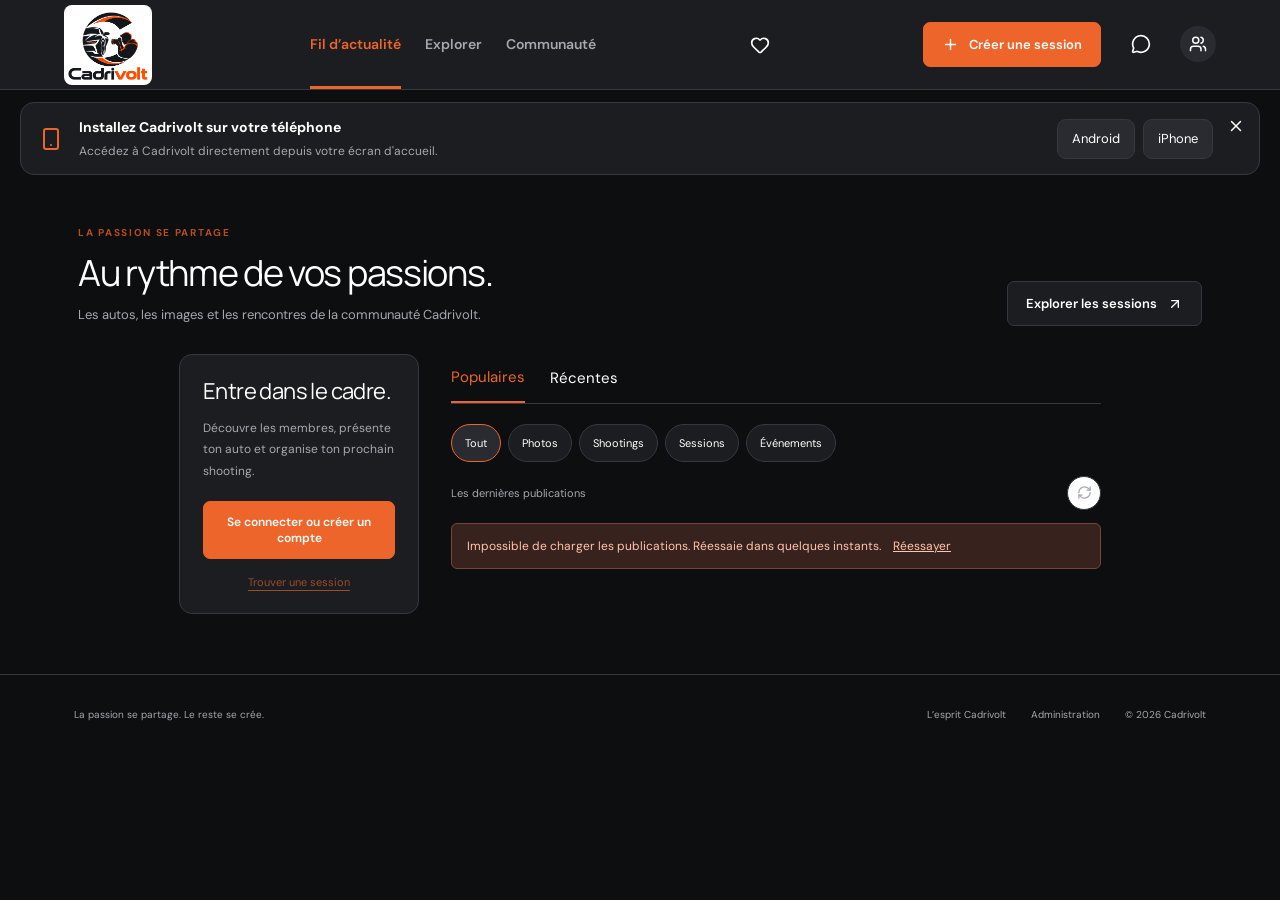
==== commit d2c7741f: "Ajouter l’installation Cadrivolt sur Android et iPhone" ====
--- a/index.html
+++ b/index.html
@@ -1,3 +1,3 @@
-<!doctype html><html lang="fr"><head><script src="./theme-init.js"></script><meta charset="utf-8"><meta name="viewport" content="width=device-width,initial-scale=1"><meta name="description" content="Rencontre des carspotters et propriétaires pour organiser shootings, rollings et projets automobiles."><meta name="theme-color" content="#ed652b"><title>Cadrivolt — La passion fait la rencontre</title><link rel="icon" href="./images/cadrivolt-logo-v2.png"><script src="./config.js"></script>  <script type="module" crossorigin src="./assets/main-DdH3tfHO.js"></script>
-  <link rel="stylesheet" crossorigin href="./assets/main-B6yE5OLr.css">
-<link rel="manifest" href="./manifest.webmanifest"><link rel="apple-touch-icon" href="./images/cadrivolt-logo-v2.png"></head><body><div id="root"></div><noscript>Active JavaScript pour utiliser Cadrivolt.</noscript></body></html>
+<!doctype html><html lang="fr"><head><script src="./theme-init.js"></script><meta charset="utf-8"><meta name="viewport" content="width=device-width,initial-scale=1"><meta name="description" content="Rencontre des carspotters et propriétaires pour organiser shootings, rollings et projets automobiles."><meta name="theme-color" content="#ed652b"><title>Cadrivolt — La passion fait la rencontre</title><link rel="icon" href="./images/cadrivolt-logo-v2.png"><script src="./config.js"></script>  <script type="module" crossorigin src="./assets/main-DdrIaRjK.js"></script>
+  <link rel="stylesheet" crossorigin href="./assets/main-BGZQ0vbS.css">
+<link rel="manifest" href="./manifest.webmanifest"><link rel="apple-touch-icon" href="./icons/icon-192.png"></head><body><div id="root"></div><noscript>Active JavaScript pour utiliser Cadrivolt.</noscript></body></html>
--- a/assets/main-BGZQ0vbS.css
+++ b/assets/main-BGZQ0vbS.css
@@ -0,0 +1 @@
+@import "https://fonts.googleapis.com/css2?family=DM+Sans:wght@400;450;500;550;600;650;700&family=Manrope:wght@400;500;600;650;700;750;800&display=swap";.banner-editor{border:0;margin:0 0 26px;padding:0;position:relative}.banner-editor legend{font-weight:600}.banner-editor .hint{margin:10px 0;line-height:1.6}.profile-banner{aspect-ratio:3;background:#e6e9e1;border-radius:8px;width:100%;margin-bottom:18px;position:relative;overflow:hidden}.profile-banner img{object-fit:cover;pointer-events:none;-webkit-user-select:none;user-select:none;width:100%;height:100%}.banner-drag{cursor:grab;touch-action:none}.banner-drag:active{cursor:grabbing}.banner-editor input[type=range]{width:100%;accent-color:var(--orange);padding:0}.banner-actions{flex-wrap:wrap;align-items:center;gap:16px;margin-top:12px;display:flex}.person-cover:has(.profile-banner){aspect-ratio:3;height:auto;padding:0;overflow:hidden}.person-cover .profile-banner{border-radius:0;margin:0}.person-cover:has(.profile-banner)>span{z-index:1;background:#fffef0;border-radius:20px;padding:5px 10px;position:absolute;top:14px;left:14px}.person-cover:has(.profile-banner){position:relative}.avatar,.profile-button{position:relative;overflow:hidden}.avatar-photo{object-fit:cover;border-radius:inherit;width:100%;height:100%;display:block}.profile-photo-picker{border:0;margin:0 0 24px;padding:0;position:relative}.profile-photo-picker legend{margin-bottom:12px;font-weight:600}.profile-photo-controls{align-items:center;gap:18px;display:flex}.profile-photo-preview{flex-shrink:0;font-size:24px;width:88px!important;height:88px!important}.profile-photo-picker .muted{margin-top:12px;font-size:12px;line-height:1.6}.photo-upload-label{cursor:pointer;position:relative;overflow:hidden}.photo-upload-label:focus-within{outline:2px solid var(--accent,#f56823);outline-offset:3px}.photo-upload-label input{opacity:0;cursor:pointer;width:100%;height:100%;position:absolute;inset:0}.profile-photo-picker .text-link{margin-top:8px;display:block}.photo-upload-pending{opacity:0;width:1px;height:1px;position:absolute;bottom:0;left:0}.profile-read-heading{align-items:center;gap:16px;margin:16px 0;display:flex}.profile-read-heading h3{margin-bottom:8px;font-size:24px}.profile-read-heading p{color:var(--muted);align-items:center;gap:5px;margin-top:9px;font-size:12px;display:flex}.profile-read-bio{white-space:pre-wrap;overflow-wrap:anywhere;color:var(--muted);margin:18px 0;font-size:13px;line-height:1.8}.profile-account-actions{border-top:1px solid var(--border);flex-wrap:wrap;align-items:center;gap:16px;margin-top:26px;padding-top:18px;display:flex}.profile-account-actions .signout,.profile-account-actions .text-link{margin:0}.profile-information,.gallery-editor{border:0;min-width:0;margin:0 0 28px;padding:0}.profile-information legend,.gallery-editor legend{margin-bottom:10px;font-size:16px;font-weight:650}.profile-save-actions{background:var(--paper);border-top:1px solid var(--border);z-index:3;justify-content:flex-end;gap:12px;padding:16px 0;display:flex;position:sticky;bottom:-22px}.public-gallery{margin:30px 0}.gallery-heading{justify-content:space-between;align-items:center;gap:12px;margin-bottom:15px;display:flex}.gallery-heading h3{font-size:20px}.gallery-heading>span{color:var(--muted);font-size:11px}.profile-gallery-grid{grid-template-columns:repeat(3,minmax(0,1fr));gap:10px;display:grid}.gallery-tile{aspect-ratio:4/3;text-align:left;background:#e6e9e1;border-radius:10px;width:100%;min-width:0;padding:0;position:relative;overflow:hidden}.gallery-tile img{object-fit:cover;width:100%;height:100%;transition:transform .2s}.gallery-tile:hover img{transform:scale(1.025)}.gallery-primary{aspect-ratio:auto;grid-area:span 2/span 2;min-height:180px}.gallery-feature{color:#b74b21;background:#fffffff0;border-radius:30px;align-items:center;gap:4px;padding:5px 8px;font-size:10px;display:flex;position:absolute;top:9px;left:9px}.gallery-tile-caption{color:#fff;background:linear-gradient(#0000,#151815b3);padding:24px 10px 10px;font-size:11px;position:absolute;bottom:0;left:0;right:0}.gallery-empty{border:1px dashed var(--border);color:var(--muted);border-radius:10px;align-items:center;gap:12px;padding:25px 15px;font-size:12px;display:flex}.gallery-editor-grid{grid-template-columns:repeat(2,minmax(0,1fr));gap:16px;margin-bottom:16px;display:grid}.gallery-edit-card{border:1px solid var(--border);background:#fff;border-radius:10px;min-width:0;overflow:hidden}.gallery-edit-preview{aspect-ratio:4/3;background:#e6e9e1;position:relative}.gallery-edit-preview img{object-fit:cover;width:100%;height:100%}.gallery-edit-body{padding:12px}.gallery-edit-body .field{margin:10px 0 0}.gallery-edit-body .field input,.gallery-edit-body .field textarea{padding:9px;font-size:12px}.gallery-edit-actions{gap:6px;margin-top:12px;display:flex}.gallery-edit-actions button{border:1px solid var(--border);border-radius:7px;place-items:center;min-width:40px;min-height:40px;display:grid}.gallery-edit-actions button.selected{color:var(--orange);border-color:var(--orange);background:#fff0e7}.gallery-edit-actions button:last-child{margin-left:auto}.gallery-add,.gallery-replace{cursor:pointer;position:relative;overflow:hidden}.gallery-add input,.gallery-replace input{opacity:0;cursor:pointer;width:100%;height:100%;position:absolute;inset:0}.gallery-replace{text-align:center;margin-top:12px;font-size:11px;display:block}.photo-viewer{color:#fff;box-sizing:border-box;background:#131713;border:0;width:100vw;max-width:none;height:100dvh;max-height:none;margin:0;padding:16px;inset:0}.photo-viewer[open]{flex-direction:column;display:flex}.photo-viewer::backdrop{background:#131713ef}.photo-viewer-close{z-index:2;color:#fff;background:#0009;border-radius:50%;place-items:center;width:44px;height:44px;display:grid;position:absolute;top:14px;right:16px}.photo-viewer-stage{flex:1;justify-content:center;align-items:center;min-height:0;padding-top:36px;display:flex}.photo-viewer-stage img{object-fit:contain;max-width:100%;max-height:100%}.photo-viewer-caption{padding:16px 0 max(12px,env(safe-area-inset-bottom));flex-shrink:0;justify-content:space-between;align-items:center;gap:15px;font-size:14px;display:flex}.photo-viewer-caption p{color:#c4ccc0;white-space:pre-wrap;overflow-wrap:anywhere;max-height:100px;margin:5px 0;font-size:12px;line-height:1.6;overflow:auto}.photo-viewer-caption small{color:#a7b09f;margin-top:5px;font-size:11px;display:block}.photo-viewer-caption>div:last-child{gap:6px;display:flex}.photo-viewer-caption>div:first-child{min-width:0;display:block}.photo-viewer-caption button{border:1px solid #586351;border-radius:50%;place-items:center;width:44px;height:44px;display:grid}.banner-preview{cursor:default}.banner-crop-controls{border:1px solid var(--border);border-radius:8px;margin-bottom:12px;padding:12px}.profile-edit-form fieldset:disabled{opacity:.7}.gallery-add:focus-within,.gallery-replace:focus-within{outline-offset:3px;outline:3px solid #ee854e}@media (width<=540px){.profile-read-heading h3{font-size:21px}.profile-gallery-grid{grid-template-columns:repeat(2,minmax(0,1fr));gap:8px}.gallery-primary{aspect-ratio:16/10;grid-area:auto/span 2;min-height:0}.gallery-editor-grid{grid-template-columns:1fr}.profile-save-actions{flex-wrap:wrap;gap:8px;bottom:-22px}.profile-save-actions .primary{flex:1;min-width:0;padding:12px 10px;font-size:11px}.profile-save-actions .secondary{padding:12px;font-size:11px}.profile-edit-form .field input,.profile-edit-form .field textarea,.profile-edit-form .field select{font-size:16px}.profile-account-actions{flex-direction:column;align-items:flex-start}.photo-viewer{padding:10px}.photo-viewer-caption{font-size:12px}.banner-actions{gap:10px}}.activity-feed{max-width:1180px;margin:auto;padding:38px 28px 60px}.feed-intro{justify-content:space-between;align-items:flex-end;gap:24px;margin-bottom:28px;display:flex}.feed-intro h1{letter-spacing:-1.3px;margin:12px 0 10px;font-size:36px;line-height:1.14}.feed-intro p{color:var(--muted);font-size:13px;line-height:1.8}.feed-intro>.secondary{flex-shrink:0}.feed-layout{grid-template-columns:240px minmax(0,650px);justify-content:center;align-items:start;gap:32px;display:grid}.feed-sidebar{border:1px solid var(--border);background:#fff;border-radius:13px;padding:23px;position:sticky;top:110px}.feed-sidebar h2{letter-spacing:-.6px;font-size:22px;line-height:1.2}.feed-sidebar p{color:var(--muted);margin:13px 0 18px;font-size:12px;line-height:1.8}.feed-sidebar .primary{width:100%;padding:12px;font-size:12px}.feed-sidebar .text-link{margin:15px auto 0;font-size:11px;display:block}.feed-main{min-width:0}.feed-filters{scrollbar-width:none;-ms-overflow-style:none;flex-wrap:wrap;align-items:center;gap:7px;margin-bottom:14px;display:flex;overflow-y:hidden}.feed-filters::-webkit-scrollbar{width:0;height:0;display:none}.feed-filters button{border:1px solid var(--border);white-space:nowrap;background:#fff;border-radius:30px;min-height:38px;padding:9px 13px;font-size:11px}.feed-filters button.selected{background:var(--ink);color:#fff;border-color:var(--ink)}.feed-stream-heading{color:var(--muted);justify-content:space-between;align-items:center;gap:10px;margin-bottom:13px;font-size:11px;display:flex}.feed-stream-heading button{border:1px solid var(--border);background:#fff;border-radius:50%;place-items:center;width:34px;height:34px;display:grid}.feed-card{border:1px solid var(--border);background:#fff;border-radius:14px;min-width:0;margin:0 0 24px;overflow:hidden}.feed-author{justify-content:space-between;align-items:center;gap:12px;padding:16px;display:flex}.feed-author-button{text-align:left;align-items:center;gap:11px;min-width:0;padding:0;display:flex}.feed-author-button .avatar{width:41px;height:41px;font-size:12px}.feed-author-button>span:last-child{min-width:0}.feed-author-button strong{text-overflow:ellipsis;white-space:nowrap;font-size:13px;display:block;overflow:hidden}.feed-author-button small{color:var(--muted);text-overflow:ellipsis;white-space:nowrap;margin-top:5px;font-size:10px;display:block;overflow:hidden}.feed-author time{max-width:110px;color:var(--muted);text-align:right;flex-shrink:0;font-size:10px;line-height:1.6}.feed-media{aspect-ratio:4/3;touch-action:pan-y pinch-zoom;background:#e7ebe1;position:relative;overflow:hidden}.feed-image-open{width:100%;height:100%;padding:0;display:block;overflow:hidden}.feed-image-open img{object-fit:cover;width:100%;height:100%}.feed-media-placeholder{height:100%;color:var(--muted);flex-direction:column;justify-content:center;align-items:center;gap:12px;padding:20px;font-size:12px;line-height:1.7;display:flex}.feed-media-counter{color:#fff;pointer-events:none;background:#172017c7;border-radius:30px;padding:5px 10px;font-size:11px;position:absolute;top:14px;right:14px}.feed-carousel-prev,.feed-carousel-next{color:#262b24;background:#fffffff0;border-radius:50%;place-items:center;width:40px;height:40px;display:grid;position:absolute;top:50%;transform:translateY(-50%);box-shadow:0 2px 10px #0002}.feed-carousel-prev{left:12px}.feed-carousel-next{right:12px}.feed-image-retry{background:#fff;border-radius:30px;padding:9px 14px;font-size:12px;position:absolute;bottom:15px;left:50%;transform:translate(-50%)}.feed-dots{justify-content:center;gap:1px;padding:7px 0 0;display:flex}.feed-dots button{place-items:center;width:25px;height:25px;display:grid}.feed-dots span{background:#d2d8ca;border-radius:50%;width:6px;height:6px}.feed-dots [aria-pressed=true] span{background:var(--orange);transform:scale(1.2)}.feed-copy{padding:19px 20px 16px}.feed-category{color:#ac481e;text-transform:uppercase;letter-spacing:1.4px;font-size:9px;font-weight:650}.feed-copy h2{letter-spacing:-.5px;overflow-wrap:anywhere;margin:9px 0;font-size:22px;line-height:1.3}.feed-summary{color:var(--muted);margin:5px 0;font-size:11px;line-height:1.8}.feed-description{color:#606c57;white-space:pre-wrap;overflow-wrap:anywhere;-webkit-line-clamp:4;-webkit-box-orient:vertical;margin-top:10px;font-size:12px;line-height:1.85;display:-webkit-box;overflow:hidden}.feed-card-detail .feed-description{display:block;overflow:visible}.feed-session-meta{color:var(--muted);flex-wrap:wrap;align-items:center;gap:13px;margin-top:15px;font-size:10px;display:flex}.feed-session-meta>span{align-items:center;gap:5px;display:flex}.feed-card-actions{border-top:1px solid var(--border);justify-content:space-between;align-items:center;gap:10px;margin-top:18px;padding-top:14px;display:flex}.feed-open-link{color:#b24c20;text-align:left;align-items:center;gap:7px;font-size:12px;font-weight:600;display:inline-flex}.feed-share{color:var(--muted);align-items:center;gap:7px;min-height:34px;font-size:11px;display:flex}.feed-more{min-height:32px;color:var(--muted);justify-content:center;padding:15px 0;font-size:12px;display:flex}.feed-more>span{align-items:center;gap:9px;display:flex}.feed-empty{text-align:center;border:1px solid var(--border);color:var(--muted);background:#fff;border-radius:12px;padding:45px 20px}.feed-empty>svg{margin:0 auto 20px}.feed-empty h2{color:var(--ink);font-size:25px;line-height:1.3}.feed-empty h3{color:var(--ink);font-size:20px}.feed-empty p{max-width:390px;margin:12px auto 0;font-size:12px;line-height:1.9}.feed-card-detail{border:0;border-radius:10px;margin:0}.feed-card-detail .feed-author,.feed-card-detail .feed-copy,.feed-card-detail .publication-owner-actions{padding-inline:18px}.feed-card-detail .feed-media{border-radius:10px}.feed-home-shortcut{color:var(--muted);align-items:center;gap:8px;margin:18px 5.8% 0;padding:5px 0;font-size:11px;display:flex}.profile-publications{margin:30px 0}.profile-publication-grid{grid-template-columns:repeat(3,minmax(0,1fr));gap:9px;display:grid}.profile-publication-grid>div{min-width:0}.publication-thumb{aspect-ratio:1;width:100%;color:var(--muted);background:#e7ebe1;border-radius:9px;justify-content:center;align-items:center;min-width:0;padding:0;display:flex;position:relative;overflow:hidden}.publication-thumb img{object-fit:cover;width:100%;height:100%}.publication-thumb-type{color:#48563d;background:#fffffff0;border-radius:20px;padding:4px 7px;font-size:8px;position:absolute;top:7px;left:7px}.publication-thumb-title{color:#fff;text-align:left;text-overflow:ellipsis;white-space:nowrap;background:linear-gradient(#0000,#0009);padding:25px 9px 9px;font-size:10px;position:absolute;bottom:0;left:0;right:0;overflow:hidden}@media (width<=900px){.activity-feed{padding:30px 22px}.feed-layout{grid-template-columns:190px minmax(0,1fr);gap:20px}.feed-sidebar{padding:18px}.feed-sidebar h2{font-size:20px}.feed-intro h1{font-size:30px}.feed-intro>.secondary{padding:11px;font-size:11px}}@media (width<=700px){.activity-feed{padding:22px 14px 36px}.feed-layout{flex-direction:column;gap:16px;display:flex}.feed-main{width:100%}.feed-sidebar{order:2;width:100%;padding:20px;position:static}.feed-intro{margin:0 3px 20px;display:block}.feed-intro h1{margin-top:10px;font-size:30px}.feed-intro p{font-size:12px}.feed-intro>.secondary{margin-top:15px}.feed-filters{overscroll-behavior-x:contain;flex-wrap:nowrap;gap:6px;padding-bottom:3px;overflow-x:auto}.feed-filters button{flex-shrink:0;padding:8px 12px}.feed-card{border-radius:12px;margin-bottom:20px}.feed-author{gap:8px;padding:13px 12px}.feed-author-button{gap:8px}.feed-author-button .avatar{width:36px;height:36px;font-size:10px}.feed-author-button strong{font-size:12px}.feed-author-button small{font-size:9px}.feed-author time{max-width:78px;font-size:9px}.feed-copy{padding:16px 15px 12px}.feed-copy h2{font-size:21px}.feed-media-counter{font-size:10px;top:11px;right:11px}.feed-carousel-prev,.feed-carousel-next{width:35px;height:35px}.feed-carousel-prev{left:9px}.feed-carousel-next{right:9px}.feed-card-actions{align-items:center}.feed-open-link{font-size:11px}.feed-share span{display:none}.feed-share{justify-content:center;width:34px}.feed-home-shortcut{margin:12px 22px 0}.profile-publication-grid{grid-template-columns:repeat(2,minmax(0,1fr));gap:8px}.feed-card-detail .feed-author{padding-block:8px 14px}.feed-card-detail .feed-copy h2{font-size:20px}}.feed-visitor-cta{display:none}@media (width<=700px){.feed-visitor-cta{background:#fff4ec;border:1px solid #f3d1ba;border-radius:9px;flex-wrap:wrap;justify-content:space-between;align-items:center;gap:7px;margin-bottom:17px;padding:12px;font-size:11px;display:flex}.feed-visitor-cta>span{color:#74513d}.feed-visitor-cta>button{color:#b24a1e;align-items:center;gap:7px;min-height:30px;padding:0;font-size:11px;font-weight:600;display:flex}}.install-banner{box-sizing:border-box;border:1px solid var(--line);background:var(--surface);width:calc(100% - 32px);max-width:1240px;color:var(--text-primary);border-radius:14px;align-items:center;gap:16px;margin:12px auto;padding:14px 46px 14px 18px;display:flex;position:relative}.install-banner-icon{color:var(--orange);flex:none}.install-banner-copy{flex:1;min-width:0}.install-banner-copy strong{font-size:14px;line-height:1.4}.install-banner-copy p{color:var(--text-secondary);margin:4px 0 0;font-size:12px;line-height:1.5}.install-platforms{flex-wrap:wrap;gap:8px;display:flex}.install-platforms button{border:1px solid var(--line);background:var(--surface-secondary);color:var(--text-primary);min-height:40px;font:inherit;cursor:pointer;border-radius:9px;padding:8px 14px;font-size:13px}.install-platforms button:hover,.install-platforms button[aria-pressed=true]{border-color:var(--orange);color:var(--orange)}.install-platforms button:disabled{opacity:.6;cursor:wait}.install-banner .install-dismiss{width:32px;min-width:32px;height:32px;position:absolute;top:7px;right:7px}.install-guide{color:var(--text-primary);font-size:14px;line-height:1.6}.install-guide-intro{align-items:center;gap:10px;font-weight:600;display:flex}.install-guide-intro svg{color:var(--orange)}.install-guide ol{gap:16px;margin:20px 0;padding:0;list-style:none;display:grid}.install-guide li{grid-template-columns:26px 20px minmax(0,1fr);align-items:start;gap:10px;display:grid}.install-step-number{border:1px solid var(--line);text-align:center;color:var(--orange);border-radius:50%;line-height:24px}.install-guide li svg{color:var(--text-secondary);margin-top:3px}.install-guide-note{color:var(--text-secondary);overflow-wrap:anywhere;font-size:13px}.install-guide-note a{color:var(--orange)}.install-guide>.install-platforms{margin-top:20px}@media (width<=600px){.install-banner{flex-wrap:wrap;gap:10px;width:calc(100% - 24px);margin:10px auto;padding:14px 38px 14px 14px}.install-banner-icon{display:none}.install-banner-copy{flex-basis:100%}.install-banner .install-platforms{gap:8px}}@media (display-mode:standalone),(display-mode:fullscreen){.install-banner{display:none}}.social-profile.section{width:100%;max-width:960px;color:var(--text-primary,var(--ink));margin:auto;padding:16px 18px 48px}.social-profile .profile-back{text-align:left;justify-content:flex-start;align-items:center;gap:7px;min-height:28px;margin:0 0 12px;font-size:13px;display:inline-flex}.social-profile-cover{background:var(--surface-secondary,#e8ece1);border-radius:12px;height:110px;position:relative;overflow:hidden}.social-profile-cover .profile-banner{border-radius:0;height:100%;margin:0}.social-profile-cover img{object-fit:cover}.social-profile-heading{align-items:center;gap:12px;min-height:80px;margin-top:-20px;padding:0 2px;display:flex;position:relative}.avatar.social-profile-avatar{border:3px solid var(--page,#f8f9f6);background:var(--surface-secondary);width:80px;height:80px;color:var(--text-secondary);flex:none;font-size:25px}.social-profile-identity{flex:1;min-width:0;padding-top:16px}.social-profile-identity h1{overflow-wrap:anywhere;-webkit-line-clamp:2;letter-spacing:-.5px;-webkit-box-orient:vertical;margin:0 0 5px;font-size:25px;font-weight:650;line-height:1.25;display:-webkit-box;overflow:hidden}.profile-role{color:var(--text-secondary);font-size:13px;line-height:1.4;display:block}.profile-settings{width:44px;min-width:44px;height:44px;color:var(--text-primary);margin-top:16px;position:relative;background:0 0!important}.social-profile-stats{color:var(--text-secondary);flex-wrap:wrap;align-items:center;gap:24px;margin:12px 0 10px;font-size:14px;line-height:1.5;display:flex}.social-profile-stats strong{color:var(--text-primary);font-size:15px;font-weight:650;display:inline}.social-profile-bio{white-space:pre-wrap;overflow-wrap:anywhere;max-width:740px;margin:8px 0;font-size:14px;line-height:1.5}.social-profile-info{color:var(--text-secondary);flex-wrap:wrap;align-items:center;gap:12px;margin:8px 0;display:flex}.social-profile-info span{overflow-wrap:anywhere;align-items:center;gap:5px;font-size:13px;line-height:1.5;display:flex}.social-profile-actions{grid-template-columns:1fr 1fr;gap:10px;margin:14px 0 16px;display:grid}.social-profile-actions>button{border-radius:9px;justify-content:center;align-items:center;gap:6px;min-width:0;min-height:44px;padding:10px 12px;font-size:14px;line-height:1.3;display:flex}.social-profile-actions>button:only-child{grid-column:1/-1}.social-profile-actions .secondary{background:var(--surface);border-color:var(--line);color:var(--text-primary)}.profile-content-tabs{justify-content:space-between;align-items:center;gap:20px;margin:0 0 10px;display:flex}.profile-content-tabs button{min-height:40px;color:var(--text-secondary);text-align:left;padding:5px 0;font-size:15px}.profile-content-tabs [aria-selected=true]{color:var(--text-primary);font-weight:650}.social-profile .profile-publications{margin:0;padding:0}.social-profile .profile-publication-grid{grid-template-columns:repeat(3,minmax(0,1fr));gap:2px}.social-profile .publication-thumb{aspect-ratio:1;border-radius:2px}.social-profile .publication-thumb-title{display:none}.social-profile .publication-thumb-type{text-overflow:ellipsis;white-space:nowrap;max-width:calc(100% - 8px);padding:4px;font-size:9px;overflow:hidden}.profile-settings-screen{min-height:70vh;max-width:760px!important}.profile-settings-page{background:var(--surface);border-radius:12px;min-width:0;padding:18px}.profile-settings-page>h1{margin:0 0 14px;font-size:26px;line-height:1.3}.settings-copy{color:var(--text-secondary);margin:10px 0 22px;font-size:14px;line-height:1.8}.profile-settings-links{flex-direction:column;gap:4px;display:flex}.profile-settings-link{text-align:left;border-bottom:1px solid var(--line);min-height:58px;color:var(--text-primary);align-items:center;gap:13px;padding:14px 10px;display:flex}.profile-settings-link>span{flex:1;min-width:0;font-size:14px}.profile-settings-link i{background:var(--orange);color:#fff;border-radius:20px;padding:3px 6px;font-size:11px;font-style:normal}.profile-settings-link:hover{background:var(--surface-secondary)}.settings-signout{color:var(--text-secondary);align-items:center;gap:9px;min-height:44px;margin-top:15px;padding:15px 10px;font-size:14px;display:flex}.profile-settings-page>.secondary{margin:10px 10px 10px 0;display:inline-flex}.profile-settings-page .profile-edit-form,.profile-settings-page .notification-inbox{padding:0}.profile-notifications-slot{min-height:180px}.profile-session-list{flex-direction:column;gap:10px;margin-top:12px;display:flex}.profile-session-card{text-align:left;border:1px solid var(--line);background:var(--surface);color:var(--text-primary);border-radius:10px;align-items:center;gap:14px;padding:12px;display:flex}.profile-session-card>img{object-fit:cover;border-radius:6px;width:76px;height:76px}.profile-session-card>span{flex:1;min-width:0}.profile-session-card strong{overflow-wrap:anywhere;font-size:14px}.profile-session-card small{color:var(--text-secondary);align-items:center;gap:4px;margin-top:6px;font-size:12px;line-height:1.4;display:flex}.manage-profile-sessions{align-items:center;gap:5px;min-height:40px;font-size:13px;display:flex}.feed-like{align-items:center;gap:8px;margin-bottom:16px;font-size:13px;display:flex}.feed-like.liked{color:var(--orange)}.feed-modes{border-bottom:1px solid var(--line);gap:25px;margin-bottom:20px;display:flex}.feed-modes button{padding:12px 0;font-size:15px}.feed-modes [aria-pressed=true]{color:var(--orange);border-bottom:2px solid var(--orange)}.publication-owner-actions{flex-wrap:wrap;gap:18px;padding:0 20px 20px;display:flex}.notification-preferences{border:1px solid var(--line);border-radius:12px;margin:20px 0;padding:18px}.notification-preferences .check-field{margin:12px 0}.notification-preferences .form-actions{margin:14px 0 0}.direct-profile-link{text-align:left;align-items:center;gap:12px;min-width:0;display:flex}.direct-profile-link strong,.direct-profile-link small{display:block}.direct-thread-copy>button{text-align:left;max-width:100%}.direct-thread-copy .direct-open-thread{width:100%;display:block}.notification-profile{color:var(--orange);padding:7px;font-size:10px}.notification-list li{flex-wrap:wrap}.notification-item{min-width:0}.topbar .main-nav{white-space:nowrap;scrollbar-width:none;-ms-overflow-style:none;gap:24px;min-width:0;overflow:auto hidden;display:flex!important}.topbar .main-nav button{white-space:nowrap;flex:none;font-size:14px;width:auto!important;min-width:max-content!important}.topbar .main-nav button.active{color:var(--orange)}.topbar .main-nav::-webkit-scrollbar{width:0;height:0;display:none}@media (width<=900px){.topbar{grid-template-rows:64px 44px!important;grid-template-columns:1fr auto!important;height:108px!important;min-height:108px!important;display:grid!important}.topbar>.brand{grid-area:1/1}.topbar .brand-logo{object-fit:contain;width:52px;height:52px}.topbar .main-nav{grid-area:2/1/auto/-1;align-items:stretch;gap:16px;width:100%;height:44px;margin:0;justify-content:space-between!important;padding:0!important;overflow-x:auto!important}.topbar .main-nav button{overflow:visible;min-height:44px!important;padding:12px 0!important;font-size:13px!important}.topbar .favorite-nav{display:none}.topbar .header-actions{grid-area:1/2}.topbar .profile-button,.topbar .message-nav,.topbar .create-header{width:40px;min-width:40px;height:40px}.topbar .create-header{border-radius:50%;gap:0;padding:0;font-size:0}.topbar .header-actions{gap:6px}.avatar.social-profile-avatar{width:72px;height:72px;font-size:24px}.social-profile-heading{min-height:72px}.social-profile-identity h1{font-size:22px}.profile-role{font-size:12px}.social-profile-cover{height:110px}.social-profile-actions>button{font-size:13px}.social-profile.section{padding:14px 14px 40px}.publication-owner-actions{padding:0 15px 15px}}@media (width<=360px){.social-profile-actions{gap:8px}.social-profile-actions>button{padding:10px 6px;font-size:12px}.social-profile-stats{gap:17px;font-size:12px}.social-profile-stats strong{font-size:13px}.social-profile-identity h1{font-size:20px}.profile-settings-page{padding:14px}.profile-settings-page .form-actions{flex-wrap:wrap}.profile-role{font-size:11px}}.profile-settings-link>.settings-link-icon{flex:0 0 24px;justify-content:center;align-items:center;width:24px;height:24px;display:inline-flex;position:relative}.profile-header-actions{flex:none;align-items:center;gap:2px;margin-top:16px;display:flex}.profile-header-actions .profile-settings{margin-top:0}.profile-inbox-button{width:40px;min-width:40px;height:44px;color:var(--text-primary);position:relative;background:0 0!important}.profile-inbox-count{background:var(--orange);color:#fff;text-align:center;border-radius:20px;min-width:14px;padding:2px 4px;font-size:9px;font-style:normal;line-height:12px;position:absolute;top:2px;right:0}.feed-card,.publication-thumb,.photo-viewer{border:1px solid var(--publication-border,#c37d0140)!important}.publication-thumb{box-sizing:border-box}.composer-add{cursor:pointer;align-items:center;gap:8px;display:inline-flex}.composer-add input{opacity:0;width:1px;height:1px;position:absolute}.composer-grid{grid-template-columns:repeat(3,minmax(0,1fr));gap:10px;margin:20px 0;display:grid}.composer-photo{background:#fff;border:1px solid #dfe5d7;border-radius:10px;position:relative;overflow:hidden}.composer-photo img{aspect-ratio:1;object-fit:cover;width:100%}.composer-photo>span{color:#fff;background:#20251ed9;border-radius:20px;padding:4px 7px;font-size:11px;position:absolute;top:5px;left:5px}.composer-photo>div{justify-content:space-around;gap:3px;padding:6px;display:flex}.composer-photo button{padding:6px}.composer-photo button:disabled{opacity:.25}.publication-appearance-form{max-width:800px}.border-preview{grid-template-columns:2fr 1fr;align-items:start;gap:18px;display:grid}.border-preview .feed-card{background:#fff;border-radius:12px;padding:20px}.border-preview .feed-card p{color:#7b8272;margin-top:10px;font-size:13px;line-height:1.7}.border-preview .publication-thumb{aspect-ratio:1;color:#747c69;background:#f6f7f2;border-radius:10px;justify-content:center;align-items:center;display:flex}.social-profile .profile-publication-grid{grid-template-columns:repeat(3,minmax(0,1fr))!important}@media (width<=430px){.composer-grid{gap:6px}.composer-photo>div{gap:0;padding:3px}.composer-photo button{padding:5px 3px}.border-preview{grid-template-columns:1fr 1fr;gap:10px}.publication-appearance-form .form-actions{flex-direction:column}}@layer properties{@supports (((-webkit-hyphens:none)) and (not (margin-trim:inline))) or ((-moz-orient:inline) and (not (color:rgb(from red r g b)))){*,:before,:after,::backdrop{--tw-translate-x:0;--tw-translate-y:0;--tw-translate-z:0;--tw-rotate-x:initial;--tw-rotate-y:initial;--tw-rotate-z:initial;--tw-skew-x:initial;--tw-skew-y:initial;--tw-scroll-snap-strictness:proximity;--tw-space-x-reverse:0;--tw-border-style:solid;--tw-leading:initial;--tw-font-weight:initial;--tw-tracking:initial;--tw-ordinal:initial;--tw-slashed-zero:initial;--tw-numeric-figure:initial;--tw-numeric-spacing:initial;--tw-numeric-fraction:initial;--tw-shadow:0 0 #0000;--tw-shadow-color:initial;--tw-shadow-alpha:100%;--tw-inset-shadow:0 0 #0000;--tw-inset-shadow-color:initial;--tw-inset-shadow-alpha:100%;--tw-ring-color:initial;--tw-ring-shadow:0 0 #0000;--tw-inset-ring-color:initial;--tw-inset-ring-shadow:0 0 #0000;--tw-ring-inset:initial;--tw-ring-offset-width:0px;--tw-ring-offset-color:#fff;--tw-ring-offset-shadow:0 0 #0000;--tw-outline-style:solid;--tw-blur:initial;--tw-brightness:initial;--tw-contrast:initial;--tw-grayscale:initial;--tw-hue-rotate:initial;--tw-invert:initial;--tw-opacity:initial;--tw-saturate:initial;--tw-sepia:initial;--tw-drop-shadow:initial;--tw-drop-shadow-color:initial;--tw-drop-shadow-alpha:100%;--tw-drop-shadow-size:initial;--tw-duration:initial;--tw-ease:initial;--tw-content:"";--tw-scale-x:1;--tw-scale-y:1;--tw-scale-z:1}}}@layer theme{:root,:host{--font-sans:ui-sans-serif, system-ui, sans-serif, "Apple Color Emoji", "Segoe UI Emoji", "Segoe UI Symbol", "Noto Color Emoji";--font-mono:ui-monospace, SFMono-Regular, Menlo, Monaco, Consolas, "Liberation Mono", "Courier New", monospace;--color-black:#000;--color-white:#fff;--spacing:.25rem;--container-xs:20rem;--container-sm:24rem;--container-lg:32rem;--text-xs:.75rem;--text-xs--line-height:calc(1 / .75);--text-sm:.875rem;--text-sm--line-height:calc(1.25 / .875);--text-base:1rem;--text-base--line-height:calc(1.5 / 1);--text-lg:1.125rem;--text-lg--line-height:calc(1.75 / 1.125);--font-weight-normal:400;--font-weight-medium:500;--font-weight-semibold:600;--tracking-tight:-.025em;--tracking-widest:.1em;--leading-tight:1.25;--leading-snug:1.375;--leading-normal:1.5;--leading-relaxed:1.625;--radius-xs:.125rem;--radius-sm:.25rem;--radius-md:.375rem;--radius-lg:.5rem;--radius-xl:.75rem;--ease-in-out:cubic-bezier(.4, 0, .2, 1);--animate-spin:spin 1s linear infinite;--animate-pulse:pulse 2s cubic-bezier(.4, 0, .6, 1) infinite;--aspect-video:16 / 9;--default-transition-duration:.15s;--default-transition-timing-function:cubic-bezier(.4, 0, .2, 1);--default-font-family:var(--font-sans);--default-mono-font-family:var(--font-mono)}}@layer base{*,:after,:before,::backdrop{box-sizing:border-box;border:0 solid;margin:0;padding:0}::file-selector-button{box-sizing:border-box;border:0 solid;margin:0;padding:0}html,:host{-webkit-text-size-adjust:100%;tab-size:4;line-height:1.5;font-family:var(--default-font-family,ui-sans-serif, system-ui, sans-serif, "Apple Color Emoji", "Segoe UI Emoji", "Segoe UI Symbol", "Noto Color Emoji");font-feature-settings:var(--default-font-feature-settings,normal);font-variation-settings:var(--default-font-variation-settings,normal);-webkit-tap-highlight-color:transparent}hr{height:0;color:inherit;border-top-width:1px}abbr:where([title]){-webkit-text-decoration:underline dotted;text-decoration:underline dotted}h1,h2,h3,h4,h5,h6{font-size:inherit;font-weight:inherit}a{color:inherit;-webkit-text-decoration:inherit;-webkit-text-decoration:inherit;-webkit-text-decoration:inherit;-webkit-text-decoration:inherit;text-decoration:inherit}b,strong{font-weight:bolder}code,kbd,samp,pre{font-family:var(--default-mono-font-family,ui-monospace, SFMono-Regular, Menlo, Monaco, Consolas, "Liberation Mono", "Courier New", monospace);font-feature-settings:var(--default-mono-font-feature-settings,normal);font-variation-settings:var(--default-mono-font-variation-settings,normal);font-size:1em}small{font-size:80%}sub,sup{vertical-align:baseline;font-size:75%;line-height:0;position:relative}sub{bottom:-.25em}sup{top:-.5em}table{text-indent:0;border-color:inherit;border-collapse:collapse}:-moz-focusring{outline:auto}progress{vertical-align:baseline}summary{display:list-item}ol,ul,menu{list-style:none}img,svg,video,canvas,audio,iframe,embed,object{vertical-align:middle;display:block}img,video{max-width:100%;height:auto}button,input,select,optgroup,textarea{font:inherit;font-feature-settings:inherit;font-variation-settings:inherit;letter-spacing:inherit;color:inherit;opacity:1;background-color:#0000;border-radius:0}::file-selector-button{font:inherit;font-feature-settings:inherit;font-variation-settings:inherit;letter-spacing:inherit;color:inherit;opacity:1;background-color:#0000;border-radius:0}:where(select:is([multiple],[size])) optgroup{font-weight:bolder}:where(select:is([multiple],[size])) optgroup option{padding-inline-start:20px}::file-selector-button{margin-inline-end:4px}::placeholder{opacity:1}@supports (not ((-webkit-appearance:-apple-pay-button))) or (contain-intrinsic-size:1px){::placeholder{color:currentColor}@supports (color:color-mix(in lab, red, red)){::placeholder{color:color-mix(in oklab, currentcolor 50%, transparent)}}}textarea{resize:vertical}::-webkit-search-decoration{-webkit-appearance:none}::-webkit-date-and-time-value{min-height:1lh;text-align:inherit}::-webkit-datetime-edit{display:inline-flex}::-webkit-datetime-edit-fields-wrapper{padding:0}::-webkit-datetime-edit{padding-block:0}::-webkit-datetime-edit-year-field{padding-block:0}::-webkit-datetime-edit-month-field{padding-block:0}::-webkit-datetime-edit-day-field{padding-block:0}::-webkit-datetime-edit-hour-field{padding-block:0}::-webkit-datetime-edit-minute-field{padding-block:0}::-webkit-datetime-edit-second-field{padding-block:0}::-webkit-datetime-edit-millisecond-field{padding-block:0}::-webkit-datetime-edit-meridiem-field{padding-block:0}::-webkit-calendar-picker-indicator{line-height:1}:-moz-ui-invalid{box-shadow:none}button,input:where([type=button],[type=reset],[type=submit]){appearance:button}::file-selector-button{appearance:button}::-webkit-inner-spin-button{height:auto}::-webkit-outer-spin-button{height:auto}[hidden]:where(:not([hidden=until-found])){display:none!important}}@layer components;@layer utilities{.\@container\/card-header{container:card-header/inline-size}.\@container\/field-group{container:field-group/inline-size}.pointer-events-none{pointer-events:none}.invisible{visibility:hidden}.visible{visibility:visible}.sr-only{clip-path:inset(50%);white-space:nowrap;border-width:0;width:1px;height:1px;margin:-1px;padding:0;position:absolute;overflow:hidden}.absolute{position:absolute}.fixed{position:fixed}.relative{position:relative}.static{position:static}.inset-0{inset:calc(var(--spacing) * 0)}.inset-x-0{inset-inline:calc(var(--spacing) * 0)}.inset-y-0{inset-block:calc(var(--spacing) * 0)}.inset-s-1\/2{inset-inline-start:50%}.start{inset-inline-start:var(--spacing)}.end{inset-inline-end:var(--spacing)}.-top-12{top:calc(var(--spacing) * -12)}.top-0{top:calc(var(--spacing) * 0)}.top-1\.5{top:calc(var(--spacing) * 1.5)}.top-1\/2{top:50%}.top-3\.5{top:calc(var(--spacing) * 3.5)}.top-4{top:calc(var(--spacing) * 4)}.top-\[1px\]{top:1px}.top-\[50\%\]{top:50%}.top-\[60\%\]{top:60%}.top-full{top:100%}.-right-12{right:calc(var(--spacing) * -12)}.right-0{right:calc(var(--spacing) * 0)}.right-1{right:calc(var(--spacing) * 1)}.right-2{right:calc(var(--spacing) * 2)}.right-3{right:calc(var(--spacing) * 3)}.right-3\.5{right:calc(var(--spacing) * 3.5)}.right-4{right:calc(var(--spacing) * 4)}.-bottom-12{bottom:calc(var(--spacing) * -12)}.bottom-0{bottom:calc(var(--spacing) * 0)}.-left-12{left:calc(var(--spacing) * -12)}.left-0{left:calc(var(--spacing) * 0)}.left-1\/2{left:50%}.left-2{left:calc(var(--spacing) * 2)}.left-3{left:calc(var(--spacing) * 3)}.left-\[50\%\]{left:50%}.isolate{isolation:isolate}.z-10{z-index:10}.z-20{z-index:20}.z-50{z-index:50}.z-\[1\]{z-index:1}.order-first{order:-9999}.order-last{order:9999}.col-start-2{grid-column-start:2}.row-span-2{grid-row:span 2/span 2}.row-start-1{grid-row-start:1}.container{width:100%}@media (width>=40rem){.container{max-width:40rem}}@media (width>=48rem){.container{max-width:48rem}}@media (width>=64rem){.container{max-width:64rem}}@media (width>=80rem){.container{max-width:80rem}}@media (width>=96rem){.container{max-width:96rem}}.m-0\!{margin:calc(var(--spacing) * 0)!important}.-mx-1{margin-inline:calc(var(--spacing) * -1)}.mx-2{margin-inline:calc(var(--spacing) * 2)}.mx-3\.5{margin-inline:calc(var(--spacing) * 3.5)}.mx-auto{margin-inline:auto}.-my-2{margin-block:calc(var(--spacing) * -2)}.my-0{margin-block:calc(var(--spacing) * 0)}.my-0\.5{margin-block:calc(var(--spacing) * .5)}.my-1{margin-block:calc(var(--spacing) * 1)}.-mt-4{margin-top:calc(var(--spacing) * -4)}.mt-0\.5{margin-top:calc(var(--spacing) * .5)}.mt-1\.5{margin-top:calc(var(--spacing) * 1.5)}.mt-2{margin-top:calc(var(--spacing) * 2)}.mt-4{margin-top:calc(var(--spacing) * 4)}.mt-auto{margin-top:auto}.mb-2{margin-bottom:calc(var(--spacing) * 2)}.mb-3{margin-bottom:calc(var(--spacing) * 3)}.-ml-1{margin-left:calc(var(--spacing) * -1)}.-ml-4{margin-left:calc(var(--spacing) * -4)}.ml-1{margin-left:calc(var(--spacing) * 1)}.ml-4{margin-left:calc(var(--spacing) * 4)}.ml-auto{margin-left:auto}.line-clamp-1{-webkit-line-clamp:1;-webkit-box-orient:vertical;display:-webkit-box;overflow:hidden}.line-clamp-2{-webkit-line-clamp:2;-webkit-box-orient:vertical;display:-webkit-box;overflow:hidden}.block{display:block}.flex{display:flex}.grid{display:grid}.hidden{display:none}.inline-flex{display:inline-flex}.table{display:table}.table-caption{display:table-caption}.table-cell{display:table-cell}.table-row{display:table-row}.field-sizing-content{field-sizing:content}.aspect-square{aspect-ratio:1}.aspect-video{aspect-ratio:var(--aspect-video)}.size-\(--cell-size\){width:var(--cell-size);height:var(--cell-size)}.size-2{width:calc(var(--spacing) * 2);height:calc(var(--spacing) * 2)}.size-2\.5{width:calc(var(--spacing) * 2.5);height:calc(var(--spacing) * 2.5)}.size-3{width:calc(var(--spacing) * 3);height:calc(var(--spacing) * 3)}.size-3\.5{width:calc(var(--spacing) * 3.5);height:calc(var(--spacing) * 3.5)}.size-4{width:calc(var(--spacing) * 4);height:calc(var(--spacing) * 4)}.size-6{width:calc(var(--spacing) * 6);height:calc(var(--spacing) * 6)}.size-7{width:calc(var(--spacing) * 7);height:calc(var(--spacing) * 7)}.size-8{width:calc(var(--spacing) * 8);height:calc(var(--spacing) * 8)}.size-9{width:calc(var(--spacing) * 9);height:calc(var(--spacing) * 9)}.size-10{width:calc(var(--spacing) * 10);height:calc(var(--spacing) * 10)}.size-16{width:calc(var(--spacing) * 16);height:calc(var(--spacing) * 16)}.size-auto{width:auto;height:auto}.size-full{width:100%;height:100%}.h-\(--cell-size\){height:var(--cell-size)}.h-1\.5{height:calc(var(--spacing) * 1.5)}.h-2{height:calc(var(--spacing) * 2)}.h-2\.5{height:calc(var(--spacing) * 2.5)}.h-4{height:calc(var(--spacing) * 4)}.h-5{height:calc(var(--spacing) * 5)}.h-6{height:calc(var(--spacing) * 6)}.h-7{height:calc(var(--spacing) * 7)}.h-8{height:calc(var(--spacing) * 8)}.h-9{height:calc(var(--spacing) * 9)}.h-10{height:calc(var(--spacing) * 10)}.h-12{height:calc(var(--spacing) * 12)}.h-\[calc\(--spacing\(5\.5\)\)\]{height:calc(calc(var(--spacing) * 5.5))}.h-\[calc\(100\%-1px\)\]{height:calc(100% - 1px)}.h-\[var\(--radix-navigation-menu-viewport-height\)\]{height:var(--radix-navigation-menu-viewport-height)}.h-\[var\(--radix-select-trigger-height\)\]{height:var(--radix-select-trigger-height)}.h-auto{height:auto}.h-full{height:100%}.h-max{height:max-content}.h-px{height:1px}.h-svh{height:100svh}.max-h-\(--radix-context-menu-content-available-height\){max-height:var(--radix-context-menu-content-available-height)}.max-h-\(--radix-dropdown-menu-content-available-height\){max-height:var(--radix-dropdown-menu-content-available-height)}.max-h-\(--radix-select-content-available-height\){max-height:var(--radix-select-content-available-height)}.max-h-96{max-height:calc(var(--spacing) * 96)}.max-h-\[300px\]{max-height:300px}.max-h-\[min\(calc\(--spacing\(96\)---spacing\(9\)\)\,calc\(var\(--available-height\)---spacing\(9\)\)\)\]{max-height:min(calc(calc(var(--spacing) * 96) - calc(var(--spacing) * 9)), calc(var(--available-height) - calc(var(--spacing) * 9)))}.min-h-0{min-height:calc(var(--spacing) * 0)}.min-h-4{min-height:calc(var(--spacing) * 4)}.min-h-9{min-height:calc(var(--spacing) * 9)}.min-h-16{min-height:calc(var(--spacing) * 16)}.min-h-full{min-height:100%}.min-h-svh{min-height:100svh}.w-\(--anchor-width\){width:var(--anchor-width)}.w-\(--cell-size\){width:var(--cell-size)}.w-\(--sidebar-width\){width:var(--sidebar-width)}.w-0{width:calc(var(--spacing) * 0)}.w-1{width:calc(var(--spacing) * 1)}.w-2{width:calc(var(--spacing) * 2)}.w-2\.5{width:calc(var(--spacing) * 2.5)}.w-3{width:calc(var(--spacing) * 3)}.w-3\/4{width:75%}.w-4{width:calc(var(--spacing) * 4)}.w-5{width:calc(var(--spacing) * 5)}.w-9{width:calc(var(--spacing) * 9)}.w-10{width:calc(var(--spacing) * 10)}.w-24{width:calc(var(--spacing) * 24)}.w-64{width:calc(var(--spacing) * 64)}.w-72{width:calc(var(--spacing) * 72)}.w-\[100px\]{width:100px}.w-auto{width:auto}.w-fit{width:fit-content}.w-full{width:100%}.w-max{width:max-content}.w-px{width:1px}.max-w-\(--available-width\){max-width:var(--available-width)}.max-w-\(--skeleton-width\){max-width:var(--skeleton-width)}.max-w-\[80\%\]{max-width:80%}.max-w-\[calc\(100\%-2rem\)\]{max-width:calc(100% - 2rem)}.max-w-full{max-width:100%}.max-w-max{max-width:max-content}.max-w-sm{max-width:var(--container-sm)}.min-w-\(--cell-size\){min-width:var(--cell-size)}.min-w-0{min-width:calc(var(--spacing) * 0)}.min-w-5{min-width:calc(var(--spacing) * 5)}.min-w-8{min-width:calc(var(--spacing) * 8)}.min-w-9{min-width:calc(var(--spacing) * 9)}.min-w-10{min-width:calc(var(--spacing) * 10)}.min-w-16{min-width:calc(var(--spacing) * 16)}.min-w-40{min-width:calc(var(--spacing) * 40)}.min-w-\[8rem\]{min-width:8rem}.min-w-\[12rem\]{min-width:12rem}.min-w-\[calc\(var\(--anchor-width\)\+--spacing\(7\)\)\]{min-width:calc(var(--anchor-width) + calc(var(--spacing) * 7))}.min-w-\[var\(--radix-select-trigger-width\)\]{min-width:var(--radix-select-trigger-width)}.flex-1{flex:1}.shrink-0{flex-shrink:0}.grow{flex-grow:1}.grow-0{flex-grow:0}.basis-full{flex-basis:100%}.caption-bottom{caption-side:bottom}.border-collapse{border-collapse:collapse}.origin-\(--radix-context-menu-content-transform-origin\){transform-origin:var(--radix-context-menu-content-transform-origin)}.origin-\(--radix-dropdown-menu-content-transform-origin\){transform-origin:var(--radix-dropdown-menu-content-transform-origin)}.origin-\(--radix-hover-card-content-transform-origin\){transform-origin:var(--radix-hover-card-content-transform-origin)}.origin-\(--radix-menubar-content-transform-origin\){transform-origin:var(--radix-menubar-content-transform-origin)}.origin-\(--radix-popover-content-transform-origin\){transform-origin:var(--radix-popover-content-transform-origin)}.origin-\(--radix-select-content-transform-origin\){transform-origin:var(--radix-select-content-transform-origin)}.origin-\(--radix-tooltip-content-transform-origin\){transform-origin:var(--radix-tooltip-content-transform-origin)}.origin-\(--transform-origin\){transform-origin:var(--transform-origin)}.-translate-x-1\/2{--tw-translate-x:calc(calc(1 / 2 * 100%) * -1);translate:var(--tw-translate-x) var(--tw-translate-y)}.-translate-x-px{--tw-translate-x:-1px;translate:var(--tw-translate-x) var(--tw-translate-y)}.translate-x-\[-50\%\]{--tw-translate-x:-50%;translate:var(--tw-translate-x) var(--tw-translate-y)}.translate-x-px{--tw-translate-x:1px;translate:var(--tw-translate-x) var(--tw-translate-y)}.-translate-y-1\/2{--tw-translate-y:calc(calc(1 / 2 * 100%) * -1);translate:var(--tw-translate-x) var(--tw-translate-y)}.-translate-y-3\/4{--tw-translate-y:calc(calc(3 / 4 * 100%) * -1);translate:var(--tw-translate-x) var(--tw-translate-y)}.translate-y-0\.5{--tw-translate-y:calc(var(--spacing) * .5);translate:var(--tw-translate-x) var(--tw-translate-y)}.translate-y-3\/4{--tw-translate-y:calc(3 / 4 * 100%);translate:var(--tw-translate-x) var(--tw-translate-y)}.translate-y-\[-50\%\]{--tw-translate-y:-50%;translate:var(--tw-translate-x) var(--tw-translate-y)}.translate-y-\[calc\(-50\%_-_2px\)\]{--tw-translate-y:calc(-50% - 2px);translate:var(--tw-translate-x) var(--tw-translate-y)}.rotate-45{rotate:45deg}.rotate-90{rotate:90deg}.transform{transform:var(--tw-rotate-x,) var(--tw-rotate-y,) var(--tw-rotate-z,) var(--tw-skew-x,) var(--tw-skew-y,)}.animate-pulse{animation:var(--animate-pulse)}.animate-spin{animation:var(--animate-spin)}.cursor-default{cursor:default}.cursor-text{cursor:text}.touch-none{touch-action:none}.resize{resize:both}.resize-none{resize:none}.snap-x{scroll-snap-type:x var(--tw-scroll-snap-strictness)}.snap-mandatory{--tw-scroll-snap-strictness:mandatory}.scroll-my-1{scroll-margin-block:calc(var(--spacing) * 1)}.scroll-px-1{scroll-padding-inline:calc(var(--spacing) * 1)}.scroll-py-1{scroll-padding-block:calc(var(--spacing) * 1)}.list-disc{list-style-type:disc}.list-none{list-style-type:none}.appearance-none{appearance:none}.auto-rows-min{grid-auto-rows:min-content}.grid-cols-\[0_1fr\]{grid-template-columns:0 1fr}.grid-rows-\[auto_1fr\]{grid-template-rows:auto 1fr}.grid-rows-\[auto_auto\]{grid-template-rows:auto auto}.flex-col{flex-direction:column}.flex-col-reverse{flex-direction:column-reverse}.flex-row{flex-direction:row}.flex-wrap{flex-wrap:wrap}.place-content-center{place-content:center}.place-items-center{place-items:center}.items-center{align-items:center}.items-end{align-items:flex-end}.items-start{align-items:flex-start}.items-stretch{align-items:stretch}.justify-between{justify-content:space-between}.justify-center{justify-content:center}.justify-start{justify-content:flex-start}.justify-items-start{justify-items:start}.gap-0\.5{gap:calc(var(--spacing) * .5)}.gap-1{gap:calc(var(--spacing) * 1)}.gap-1\.5{gap:calc(var(--spacing) * 1.5)}.gap-2{gap:calc(var(--spacing) * 2)}.gap-2\.5{gap:calc(var(--spacing) * 2.5)}.gap-3{gap:calc(var(--spacing) * 3)}.gap-4{gap:calc(var(--spacing) * 4)}.gap-6{gap:calc(var(--spacing) * 6)}.gap-7{gap:calc(var(--spacing) * 7)}.gap-8{gap:calc(var(--spacing) * 8)}.gap-\[--spacing\(var\(--gap\)\)\]{gap:calc(var(--spacing) * var(--gap))}:where(.-space-x-2>:not(:last-child)){--tw-space-x-reverse:0;margin-inline-start:calc(calc(var(--spacing) * -2) * var(--tw-space-x-reverse));margin-inline-end:calc(calc(var(--spacing) * -2) * calc(1 - var(--tw-space-x-reverse)))}.gap-y-0\.5{row-gap:calc(var(--spacing) * .5)}.self-end{align-self:flex-end}.self-start{align-self:flex-start}.self-stretch{align-self:stretch}.justify-self-end{justify-self:flex-end}.truncate{text-overflow:ellipsis;white-space:nowrap;overflow:hidden}.overflow-auto{overflow:auto}.overflow-hidden{overflow:hidden}.overflow-x-auto{overflow-x:auto}.overflow-x-hidden{overflow-x:hidden}.overflow-y-auto{overflow-y:auto}.overscroll-contain{overscroll-behavior:contain}.overscroll-x-contain{overscroll-behavior-x:contain}.rounded-\[2px\]{border-radius:2px}.rounded-\[4px\]{border-radius:4px}.rounded-\[calc\(var\(--radius\)-5px\)\]{border-radius:calc(var(--radius) - 5px)}.rounded-\[inherit\]{border-radius:inherit}.rounded-full{border-radius:3.40282e38px}.rounded-lg{border-radius:var(--radius-lg)}.rounded-md{border-radius:var(--radius-md)}.rounded-none{border-radius:0}.rounded-sm{border-radius:var(--radius-sm)}.rounded-xl{border-radius:var(--radius-xl)}.rounded-xs{border-radius:var(--radius-xs)}.rounded-l-md{border-top-left-radius:var(--radius-md);border-bottom-left-radius:var(--radius-md)}.rounded-tl-sm{border-top-left-radius:var(--radius-sm)}.rounded-r-md{border-top-right-radius:var(--radius-md);border-bottom-right-radius:var(--radius-md)}.border{border-style:var(--tw-border-style);border-width:1px}.border-0{border-style:var(--tw-border-style);border-width:0}.border-\[1\.5px\]{border-style:var(--tw-border-style);border-width:1.5px}.border-y{border-block-style:var(--tw-border-style);border-block-width:1px}.border-t{border-top-style:var(--tw-border-style);border-top-width:1px}.border-r{border-right-style:var(--tw-border-style);border-right-width:1px}.border-b{border-bottom-style:var(--tw-border-style);border-bottom-width:1px}.border-l{border-left-style:var(--tw-border-style);border-left-width:1px}.border-dashed{--tw-border-style:dashed;border-style:dashed}.border-none{--tw-border-style:none;border-style:none}.border-\(--color-border\){border-color:var(--color-border)}.border-transparent{border-color:#0000}.border-t-transparent{border-top-color:#0000}.border-l-transparent{border-left-color:#0000}.bg-\(--color-bg\){background-color:var(--color-bg)}.bg-\[Canvas\]{background-color:canvas}.bg-black\/50{background-color:#00000080}@supports (color:color-mix(in lab, red, red)){.bg-black\/50{background-color:color-mix(in oklab, var(--color-black) 50%, transparent)}}.bg-transparent{background-color:#0000}.bg-white{background-color:var(--color-white)}.bg-clip-padding{background-clip:padding-box}.fill-current{fill:currentColor}.p-0{padding:calc(var(--spacing) * 0)}.p-1{padding:calc(var(--spacing) * 1)}.p-2{padding:calc(var(--spacing) * 2)}.p-3{padding:calc(var(--spacing) * 3)}.p-4{padding:calc(var(--spacing) * 4)}.p-6{padding:calc(var(--spacing) * 6)}.p-\[3px\]{padding:3px}.p-px{padding:1px}.px-\(--cell-size\){padding-inline:var(--cell-size)}.px-1{padding-inline:calc(var(--spacing) * 1)}.px-1\.5{padding-inline:calc(var(--spacing) * 1.5)}.px-2{padding-inline:calc(var(--spacing) * 2)}.px-2\.5{padding-inline:calc(var(--spacing) * 2.5)}.px-3{padding-inline:calc(var(--spacing) * 3)}.px-4{padding-inline:calc(var(--spacing) * 4)}.px-6{padding-inline:calc(var(--spacing) * 6)}.py-0\.5{padding-block:calc(var(--spacing) * .5)}.py-1{padding-block:calc(var(--spacing) * 1)}.py-1\.5{padding-block:calc(var(--spacing) * 1.5)}.py-2{padding-block:calc(var(--spacing) * 2)}.py-3{padding-block:calc(var(--spacing) * 3)}.py-4{padding-block:calc(var(--spacing) * 4)}.py-6{padding-block:calc(var(--spacing) * 6)}.pt-0{padding-top:calc(var(--spacing) * 0)}.pt-3{padding-top:calc(var(--spacing) * 3)}.pt-4{padding-top:calc(var(--spacing) * 4)}.pr-1{padding-right:calc(var(--spacing) * 1)}.pr-2{padding-right:calc(var(--spacing) * 2)}.pr-2\.5{padding-right:calc(var(--spacing) * 2.5)}.pr-3{padding-right:calc(var(--spacing) * 3)}.pr-8{padding-right:calc(var(--spacing) * 8)}.pr-9{padding-right:calc(var(--spacing) * 9)}.pb-2{padding-bottom:calc(var(--spacing) * 2)}.pb-3{padding-bottom:calc(var(--spacing) * 3)}.pb-4{padding-bottom:calc(var(--spacing) * 4)}.pl-2{padding-left:calc(var(--spacing) * 2)}.pl-3{padding-left:calc(var(--spacing) * 3)}.pl-4{padding-left:calc(var(--spacing) * 4)}.pl-8{padding-left:calc(var(--spacing) * 8)}.text-center{text-align:center}.text-left{text-align:left}.align-middle{vertical-align:middle}.font-mono{font-family:var(--font-mono)}.font-sans{font-family:var(--font-sans)}.text-base{font-size:var(--text-base);line-height:var(--tw-leading,var(--text-base--line-height))}.text-lg{font-size:var(--text-lg);line-height:var(--tw-leading,var(--text-lg--line-height))}.text-sm{font-size:var(--text-sm);line-height:var(--tw-leading,var(--text-sm--line-height))}.text-sm\/relaxed{font-size:var(--text-sm);line-height:var(--leading-relaxed)}.text-xs{font-size:var(--text-xs);line-height:var(--tw-leading,var(--text-xs--line-height))}.text-\[0\.8rem\]{font-size:.8rem}.leading-none{--tw-leading:1;line-height:1}.leading-normal{--tw-leading:var(--leading-normal);line-height:var(--leading-normal)}.leading-relaxed{--tw-leading:var(--leading-relaxed);line-height:var(--leading-relaxed)}.leading-snug{--tw-leading:var(--leading-snug);line-height:var(--leading-snug)}.leading-tight{--tw-leading:var(--leading-tight);line-height:var(--leading-tight)}.font-medium{--tw-font-weight:var(--font-weight-medium);font-weight:var(--font-weight-medium)}.font-normal{--tw-font-weight:var(--font-weight-normal);font-weight:var(--font-weight-normal)}.font-semibold{--tw-font-weight:var(--font-weight-semibold);font-weight:var(--font-weight-semibold)}.tracking-tight{--tw-tracking:var(--tracking-tight);letter-spacing:var(--tracking-tight)}.tracking-widest{--tw-tracking:var(--tracking-widest);letter-spacing:var(--tracking-widest)}.text-balance{text-wrap:balance}.break-words,.wrap-break-word{overflow-wrap:break-word}.whitespace-normal{white-space:normal}.whitespace-nowrap{white-space:nowrap}.text-\[CanvasText\]{color:canvastext}.text-current{color:currentColor}.text-white{color:var(--color-white)}.ordinal{--tw-ordinal:ordinal;font-variant-numeric:var(--tw-ordinal,) var(--tw-slashed-zero,) var(--tw-numeric-figure,) var(--tw-numeric-spacing,) var(--tw-numeric-fraction,)}.tabular-nums{--tw-numeric-spacing:tabular-nums;font-variant-numeric:var(--tw-ordinal,) var(--tw-slashed-zero,) var(--tw-numeric-figure,) var(--tw-numeric-spacing,) var(--tw-numeric-fraction,)}.underline-offset-4{text-underline-offset:4px}.antialiased{-webkit-font-smoothing:antialiased;-moz-osx-font-smoothing:grayscale}.opacity-0{opacity:0}.opacity-50{opacity:.5}.opacity-60{opacity:.6}.opacity-70{opacity:.7}.shadow{--tw-shadow:0 1px 3px 0 var(--tw-shadow-color,#0000001a), 0 1px 2px -1px var(--tw-shadow-color,#0000001a);box-shadow:var(--tw-inset-shadow), var(--tw-inset-ring-shadow), var(--tw-ring-offset-shadow), var(--tw-ring-shadow), var(--tw-shadow)}.shadow-\[0_0_0_1px_var\(--sidebar-border\)\]{--tw-shadow:0 0 0 1px var(--tw-shadow-color,var(--sidebar-border));box-shadow:var(--tw-inset-shadow), var(--tw-inset-ring-shadow), var(--tw-ring-offset-shadow), var(--tw-ring-shadow), var(--tw-shadow)}.shadow-lg{--tw-shadow:0 10px 15px -3px var(--tw-shadow-color,#0000001a), 0 4px 6px -4px var(--tw-shadow-color,#0000001a);box-shadow:var(--tw-inset-shadow), var(--tw-inset-ring-shadow), var(--tw-ring-offset-shadow), var(--tw-ring-shadow), var(--tw-shadow)}.shadow-md{--tw-shadow:0 4px 6px -1px var(--tw-shadow-color,#0000001a), 0 2px 4px -2px var(--tw-shadow-color,#0000001a);box-shadow:var(--tw-inset-shadow), var(--tw-inset-ring-shadow), var(--tw-ring-offset-shadow), var(--tw-ring-shadow), var(--tw-shadow)}.shadow-none{--tw-shadow:0 0 #0000;box-shadow:var(--tw-inset-shadow), var(--tw-inset-ring-shadow), var(--tw-ring-offset-shadow), var(--tw-ring-shadow), var(--tw-shadow)}.shadow-sm{--tw-shadow:0 1px 3px 0 var(--tw-shadow-color,#0000001a), 0 1px 2px -1px var(--tw-shadow-color,#0000001a);box-shadow:var(--tw-inset-shadow), var(--tw-inset-ring-shadow), var(--tw-ring-offset-shadow), var(--tw-ring-shadow), var(--tw-shadow)}.shadow-xl{--tw-shadow:0 20px 25px -5px var(--tw-shadow-color,#0000001a), 0 8px 10px -6px var(--tw-shadow-color,#0000001a);box-shadow:var(--tw-inset-shadow), var(--tw-inset-ring-shadow), var(--tw-ring-offset-shadow), var(--tw-ring-shadow), var(--tw-shadow)}.shadow-xs{--tw-shadow:0 1px 2px 0 var(--tw-shadow-color,#0000000d);box-shadow:var(--tw-inset-shadow), var(--tw-inset-ring-shadow), var(--tw-ring-offset-shadow), var(--tw-ring-shadow), var(--tw-shadow)}.ring-0{--tw-ring-shadow:var(--tw-ring-inset,) 0 0 0 calc(0px + var(--tw-ring-offset-width)) var(--tw-ring-color,currentcolor);box-shadow:var(--tw-inset-shadow), var(--tw-inset-ring-shadow), var(--tw-ring-offset-shadow), var(--tw-ring-shadow), var(--tw-shadow)}.ring-1{--tw-ring-shadow:var(--tw-ring-inset,) 0 0 0 calc(1px + var(--tw-ring-offset-width)) var(--tw-ring-color,currentcolor);box-shadow:var(--tw-inset-shadow), var(--tw-inset-ring-shadow), var(--tw-ring-offset-shadow), var(--tw-ring-shadow), var(--tw-shadow)}.ring-2{--tw-ring-shadow:var(--tw-ring-inset,) 0 0 0 calc(2px + var(--tw-ring-offset-width)) var(--tw-ring-color,currentcolor);box-shadow:var(--tw-inset-shadow), var(--tw-inset-ring-shadow), var(--tw-ring-offset-shadow), var(--tw-ring-shadow), var(--tw-shadow)}.ring-3{--tw-ring-shadow:var(--tw-ring-inset,) 0 0 0 calc(3px + var(--tw-ring-offset-width)) var(--tw-ring-color,currentcolor);box-shadow:var(--tw-inset-shadow), var(--tw-inset-ring-shadow), var(--tw-ring-offset-shadow), var(--tw-ring-shadow), var(--tw-shadow)}.outline-hidden{--tw-outline-style:none;outline-style:none}@media (forced-colors:active){.outline-hidden{outline-offset:2px;outline:2px solid #0000}}.outline{outline-style:var(--tw-outline-style);outline-width:1px}.filter{filter:var(--tw-blur,) var(--tw-brightness,) var(--tw-contrast,) var(--tw-grayscale,) var(--tw-hue-rotate,) var(--tw-invert,) var(--tw-saturate,) var(--tw-sepia,) var(--tw-drop-shadow,)}.transition{transition-property:color,background-color,border-color,outline-color,text-decoration-color,fill,stroke,--tw-gradient-from,--tw-gradient-via,--tw-gradient-to,opacity,box-shadow,transform,translate,scale,rotate,filter,-webkit-backdrop-filter,backdrop-filter,display,content-visibility,overlay,pointer-events;transition-timing-function:var(--tw-ease,var(--default-transition-timing-function));transition-duration:var(--tw-duration,var(--default-transition-duration))}.transition-\[color\,box-shadow\]{transition-property:color,box-shadow;transition-timing-function:var(--tw-ease,var(--default-transition-timing-function));transition-duration:var(--tw-duration,var(--default-transition-duration))}.transition-\[left\,right\,width\]{transition-property:left,right,width;transition-timing-function:var(--tw-ease,var(--default-transition-timing-function));transition-duration:var(--tw-duration,var(--default-transition-duration))}.transition-\[margin\,opacity\]{transition-property:margin,opacity;transition-timing-function:var(--tw-ease,var(--default-transition-timing-function));transition-duration:var(--tw-duration,var(--default-transition-duration))}.transition-\[translate\,scale\,opacity\]{transition-property:translate,scale,opacity;transition-timing-function:var(--tw-ease,var(--default-transition-timing-function));transition-duration:var(--tw-duration,var(--default-transition-duration))}.transition-\[width\,height\,padding\]{transition-property:width,height,padding;transition-timing-function:var(--tw-ease,var(--default-transition-timing-function));transition-duration:var(--tw-duration,var(--default-transition-duration))}.transition-\[width\]{transition-property:width;transition-timing-function:var(--tw-ease,var(--default-transition-timing-function));transition-duration:var(--tw-duration,var(--default-transition-duration))}.transition-all{transition-property:all;transition-timing-function:var(--tw-ease,var(--default-transition-timing-function));transition-duration:var(--tw-duration,var(--default-transition-duration))}.transition-colors{transition-property:color,background-color,border-color,outline-color,text-decoration-color,fill,stroke,--tw-gradient-from,--tw-gradient-via,--tw-gradient-to;transition-timing-function:var(--tw-ease,var(--default-transition-timing-function));transition-duration:var(--tw-duration,var(--default-transition-duration))}.transition-opacity{transition-property:opacity;transition-timing-function:var(--tw-ease,var(--default-transition-timing-function));transition-duration:var(--tw-duration,var(--default-transition-duration))}.transition-shadow{transition-property:box-shadow;transition-timing-function:var(--tw-ease,var(--default-transition-timing-function));transition-duration:var(--tw-duration,var(--default-transition-duration))}.transition-transform{transition-property:transform,translate,scale,rotate;transition-timing-function:var(--tw-ease,var(--default-transition-timing-function));transition-duration:var(--tw-duration,var(--default-transition-duration))}.transition-none{transition-property:none}.duration-100{--tw-duration:.1s;transition-duration:.1s}.duration-200{--tw-duration:.2s;transition-duration:.2s}.duration-300{--tw-duration:.3s;transition-duration:.3s}.duration-1000{--tw-duration:1s;transition-duration:1s}.ease-in-out{--tw-ease:var(--ease-in-out);transition-timing-function:var(--ease-in-out)}.ease-linear{--tw-ease:linear;transition-timing-function:linear}.contain-content{contain:content}.outline-none{--tw-outline-style:none;outline-style:none}.select-none{-webkit-user-select:none;user-select:none}.\[--cell-size\:--spacing\(8\)\]{--cell-size:calc(var(--spacing) * 8)}.\[contain-intrinsic-size\:auto_10rem\]{contain-intrinsic-size:auto 10rem}.\[content-visibility\:auto\]{content-visibility:auto}.group-focus-within\/menu-item\:opacity-100:is(:where(.group\/menu-item):focus-within *){opacity:1}@media (hover:hover){.group-hover\/menu-item\:opacity-100:is(:where(.group\/menu-item):hover *){opacity:1}}.group-has-data-\[sidebar\=menu-action\]\/menu-item\:pr-8:is(:where(.group\/menu-item):has([data-sidebar=menu-action]) *){padding-right:calc(var(--spacing) * 8)}.group-has-data-\[size\=lg\]\/avatar-group\:size-10:is(:where(.group\/avatar-group):has([data-size=lg]) *){width:calc(var(--spacing) * 10);height:calc(var(--spacing) * 10)}.group-has-data-\[size\=sm\]\/avatar-group\:size-6:is(:where(.group\/avatar-group):has([data-size=sm]) *){width:calc(var(--spacing) * 6);height:calc(var(--spacing) * 6)}.group-has-data-\[slot\=combobox-clear\]\/input-group\:hidden:is(:where(.group\/input-group):has([data-slot=combobox-clear]) *){display:none}.group-has-data-\[slot\=message-footer\]\/message\:-translate-y-8:is(:where(.group\/message):has([data-slot=message-footer]) *){--tw-translate-y:calc(var(--spacing) * -8);translate:var(--tw-translate-x) var(--tw-translate-y)}.group-has-data-\[variant\=ghost\]\/message\:px-0:is(:where(.group\/message):has([data-variant=ghost]) *){padding-inline:calc(var(--spacing) * 0)}.group-has-\[\[data-orientation\=horizontal\]\]\/field\:text-balance:is(:where(.group\/field):has([data-orientation=horizontal]) *){text-wrap:balance}.group-has-\[\[data-slot\=item-description\]\]\/item\:translate-y-0\.5:is(:where(.group\/item):has([data-slot=item-description]) *){--tw-translate-y:calc(var(--spacing) * .5);translate:var(--tw-translate-x) var(--tw-translate-y)}.group-has-\[\[data-slot\=item-description\]\]\/item\:self-start:is(:where(.group\/item):has([data-slot=item-description]) *){align-self:flex-start}.group-has-\[\>input\]\/input-group\:pt-2\.5:is(:where(.group\/input-group):has(>input) *){padding-top:calc(var(--spacing) * 2.5)}.group-has-\[\>input\]\/input-group\:pb-2\.5:is(:where(.group\/input-group):has(>input) *){padding-bottom:calc(var(--spacing) * 2.5)}.group-data-empty\/combobox-content\:flex:is(:where(.group\/combobox-content)[data-empty] *){display:flex}.group-data-\[align\=end\]\/bubble\:self-end:is(:where(.group\/bubble)[data-align=end] *){align-self:flex-end}.group-data-\[align\=end\]\/message\:justify-end:is(:where(.group\/message)[data-align=end] *){justify-content:flex-end}.group-data-\[align\=end\]\/message\:self-end:is(:where(.group\/message)[data-align=end] *){align-self:flex-end}.group-data-\[collapsible\=icon\]\:-mt-8:is(:where(.group)[data-collapsible=icon] *){margin-top:calc(var(--spacing) * -8)}.group-data-\[collapsible\=icon\]\:hidden:is(:where(.group)[data-collapsible=icon] *){display:none}.group-data-\[collapsible\=icon\]\:size-8\!:is(:where(.group)[data-collapsible=icon] *){width:calc(var(--spacing) * 8)!important;height:calc(var(--spacing) * 8)!important}.group-data-\[collapsible\=icon\]\:w-\(--sidebar-width-icon\):is(:where(.group)[data-collapsible=icon] *){width:var(--sidebar-width-icon)}.group-data-\[collapsible\=icon\]\:w-\[calc\(var\(--sidebar-width-icon\)\+\(--spacing\(4\)\)\)\]:is(:where(.group)[data-collapsible=icon] *){width:calc(var(--sidebar-width-icon) + (calc(var(--spacing) * 4)))}.group-data-\[collapsible\=icon\]\:w-\[calc\(var\(--sidebar-width-icon\)\+\(--spacing\(4\)\)\+2px\)\]:is(:where(.group)[data-collapsible=icon] *){width:calc(var(--sidebar-width-icon) + (calc(var(--spacing) * 4)) + 2px)}.group-data-\[collapsible\=icon\]\:overflow-hidden:is(:where(.group)[data-collapsible=icon] *){overflow:hidden}.group-data-\[collapsible\=icon\]\:p-0\!:is(:where(.group)[data-collapsible=icon] *){padding:calc(var(--spacing) * 0)!important}.group-data-\[collapsible\=icon\]\:p-2\!:is(:where(.group)[data-collapsible=icon] *){padding:calc(var(--spacing) * 2)!important}.group-data-\[collapsible\=icon\]\:opacity-0:is(:where(.group)[data-collapsible=icon] *){opacity:0}.group-data-\[collapsible\=offcanvas\]\:right-\[calc\(var\(--sidebar-width\)\*-1\)\]:is(:where(.group)[data-collapsible=offcanvas] *){right:calc(var(--sidebar-width) * -1)}.group-data-\[collapsible\=offcanvas\]\:left-\[calc\(var\(--sidebar-width\)\*-1\)\]:is(:where(.group)[data-collapsible=offcanvas] *){left:calc(var(--sidebar-width) * -1)}.group-data-\[collapsible\=offcanvas\]\:w-0:is(:where(.group)[data-collapsible=offcanvas] *){width:calc(var(--spacing) * 0)}.group-data-\[collapsible\=offcanvas\]\:translate-x-0:is(:where(.group)[data-collapsible=offcanvas] *){--tw-translate-x:calc(var(--spacing) * 0);translate:var(--tw-translate-x) var(--tw-translate-y)}.group-data-\[disabled\=true\]\:pointer-events-none:is(:where(.group)[data-disabled=true] *){pointer-events:none}.group-data-\[disabled\=true\]\:opacity-50:is(:where(.group)[data-disabled=true] *),.group-data-\[disabled\=true\]\/field\:opacity-50:is(:where(.group\/field)[data-disabled=true] *),.group-data-\[disabled\=true\]\/input-group\:opacity-50:is(:where(.group\/input-group)[data-disabled=true] *){opacity:.5}.group-data-\[focused\=true\]\/day\:relative:is(:where(.group\/day)[data-focused=true] *){position:relative}.group-data-\[focused\=true\]\/day\:z-10:is(:where(.group\/day)[data-focused=true] *){z-index:10}.group-data-\[focused\=true\]\/day\:ring-\[3px\]:is(:where(.group\/day)[data-focused=true] *){--tw-ring-shadow:var(--tw-ring-inset,) 0 0 0 calc(3px + var(--tw-ring-offset-width)) var(--tw-ring-color,currentcolor);box-shadow:var(--tw-inset-shadow), var(--tw-inset-ring-shadow), var(--tw-ring-offset-shadow), var(--tw-ring-shadow), var(--tw-shadow)}.group-data-\[orientation\=horizontal\]\/tabs\:h-9:is(:where(.group\/tabs)[data-orientation=horizontal] *){height:calc(var(--spacing) * 9)}.group-data-\[orientation\=vertical\]\/attachment\:absolute:is(:where(.group\/attachment)[data-orientation=vertical] *){position:absolute}.group-data-\[orientation\=vertical\]\/attachment\:top-3:is(:where(.group\/attachment)[data-orientation=vertical] *){top:calc(var(--spacing) * 3)}.group-data-\[orientation\=vertical\]\/attachment\:right-3:is(:where(.group\/attachment)[data-orientation=vertical] *){right:calc(var(--spacing) * 3)}.group-data-\[orientation\=vertical\]\/attachment\:w-full:is(:where(.group\/attachment)[data-orientation=vertical] *){width:100%}.group-data-\[orientation\=vertical\]\/attachment\:gap-1:is(:where(.group\/attachment)[data-orientation=vertical] *){gap:calc(var(--spacing) * 1)}.group-data-\[orientation\=vertical\]\/attachment\:px-1:is(:where(.group\/attachment)[data-orientation=vertical] *){padding-inline:calc(var(--spacing) * 1)}.group-data-\[orientation\=vertical\]\/tabs\:h-fit:is(:where(.group\/tabs)[data-orientation=vertical] *){height:fit-content}.group-data-\[orientation\=vertical\]\/tabs\:w-full:is(:where(.group\/tabs)[data-orientation=vertical] *){width:100%}.group-data-\[orientation\=vertical\]\/tabs\:flex-col:is(:where(.group\/tabs)[data-orientation=vertical] *){flex-direction:column}.group-data-\[orientation\=vertical\]\/tabs\:justify-start:is(:where(.group\/tabs)[data-orientation=vertical] *){justify-content:flex-start}.group-data-\[side\=left\]\:-right-4:is(:where(.group)[data-side=left] *){right:calc(var(--spacing) * -4)}.group-data-\[side\=left\]\:border-r:is(:where(.group)[data-side=left] *){border-right-style:var(--tw-border-style);border-right-width:1px}.group-data-\[side\=right\]\:left-0:is(:where(.group)[data-side=right] *){left:calc(var(--spacing) * 0)}.group-data-\[side\=right\]\:rotate-180:is(:where(.group)[data-side=right] *){rotate:180deg}.group-data-\[side\=right\]\:border-l:is(:where(.group)[data-side=right] *){border-left-style:var(--tw-border-style);border-left-width:1px}.group-data-\[size\=default\]\/avatar\:size-2\.5:is(:where(.group\/avatar)[data-size=default] *){width:calc(var(--spacing) * 2.5);height:calc(var(--spacing) * 2.5)}.group-data-\[size\=default\]\/switch\:size-4:is(:where(.group\/switch)[data-size=default] *){width:calc(var(--spacing) * 4);height:calc(var(--spacing) * 4)}.group-data-\[size\=lg\]\/avatar\:size-3:is(:where(.group\/avatar)[data-size=lg] *){width:calc(var(--spacing) * 3);height:calc(var(--spacing) * 3)}.group-data-\[size\=sm\]\/alert-dialog-content\:grid:is(:where(.group\/alert-dialog-content)[data-size=sm] *){display:grid}.group-data-\[size\=sm\]\/alert-dialog-content\:grid-cols-2:is(:where(.group\/alert-dialog-content)[data-size=sm] *){grid-template-columns:repeat(2,minmax(0,1fr))}.group-data-\[size\=sm\]\/attachment\:w-8:is(:where(.group\/attachment)[data-size=sm] *){width:calc(var(--spacing) * 8)}.group-data-\[size\=sm\]\/avatar\:size-2:is(:where(.group\/avatar)[data-size=sm] *){width:calc(var(--spacing) * 2);height:calc(var(--spacing) * 2)}.group-data-\[size\=sm\]\/avatar\:text-xs:is(:where(.group\/avatar)[data-size=sm] *){font-size:var(--text-xs);line-height:var(--tw-leading,var(--text-xs--line-height))}.group-data-\[size\=sm\]\/switch\:size-3:is(:where(.group\/switch)[data-size=sm] *){width:calc(var(--spacing) * 3);height:calc(var(--spacing) * 3)}.group-data-\[size\=xs\]\/attachment\:w-7:is(:where(.group\/attachment)[data-size=xs] *){width:calc(var(--spacing) * 7)}.group-data-\[size\=xs\]\/attachment\:rounded-md:is(:where(.group\/attachment)[data-size=xs] *){border-radius:var(--radius-md)}.group-data-\[state\=done\]\/attachment\:opacity-100:is(:where(.group\/attachment)[data-state=done] *),.group-data-\[state\=idle\]\/attachment\:opacity-100:is(:where(.group\/attachment)[data-state=idle] *){opacity:1}.group-data-\[state\=open\]\:rotate-180:is(:where(.group)[data-state=open] *){rotate:180deg}.group-data-\[variant\=floating\]\:rounded-lg:is(:where(.group)[data-variant=floating] *){border-radius:var(--radius-lg)}.group-data-\[variant\=floating\]\:border:is(:where(.group)[data-variant=floating] *){border-style:var(--tw-border-style);border-width:1px}.group-data-\[variant\=floating\]\:shadow-sm:is(:where(.group)[data-variant=floating] *){--tw-shadow:0 1px 3px 0 var(--tw-shadow-color,#0000001a), 0 1px 2px -1px var(--tw-shadow-color,#0000001a);box-shadow:var(--tw-inset-shadow), var(--tw-inset-ring-shadow), var(--tw-ring-offset-shadow), var(--tw-ring-shadow), var(--tw-shadow)}.group-data-\[variant\=line\]\/tabs-list\:bg-transparent:is(:where(.group\/tabs-list)[data-variant=line] *){background-color:#0000}.group-data-\[variant\=outline\]\/field-group\:-mb-2:is(:where(.group\/field-group)[data-variant=outline] *){margin-bottom:calc(var(--spacing) * -2)}.group-data-\[variant\=separator\]\/marker\:flex-none:is(:where(.group\/marker)[data-variant=separator] *){flex:none}.group-data-\[variant\=separator\]\/marker\:text-center:is(:where(.group\/marker)[data-variant=separator] *){text-align:center}.group-data-\[vaul-drawer-direction\=bottom\]\/drawer-content\:block:is(:where(.group\/drawer-content)[data-vaul-drawer-direction=bottom] *){display:block}.group-data-\[vaul-drawer-direction\=bottom\]\/drawer-content\:text-center:is(:where(.group\/drawer-content)[data-vaul-drawer-direction=bottom] *),.group-data-\[vaul-drawer-direction\=top\]\/drawer-content\:text-center:is(:where(.group\/drawer-content)[data-vaul-drawer-direction=top] *){text-align:center}.group-data-\[viewport\=false\]\/navigation-menu\:top-full:is(:where(.group\/navigation-menu)[data-viewport=false] *){top:100%}.group-data-\[viewport\=false\]\/navigation-menu\:mt-1\.5:is(:where(.group\/navigation-menu)[data-viewport=false] *){margin-top:calc(var(--spacing) * 1.5)}.group-data-\[viewport\=false\]\/navigation-menu\:overflow-hidden:is(:where(.group\/navigation-menu)[data-viewport=false] *){overflow:hidden}.group-data-\[viewport\=false\]\/navigation-menu\:rounded-md:is(:where(.group\/navigation-menu)[data-viewport=false] *){border-radius:var(--radius-md)}.group-data-\[viewport\=false\]\/navigation-menu\:border:is(:where(.group\/navigation-menu)[data-viewport=false] *){border-style:var(--tw-border-style);border-width:1px}.group-data-\[viewport\=false\]\/navigation-menu\:shadow:is(:where(.group\/navigation-menu)[data-viewport=false] *){--tw-shadow:0 1px 3px 0 var(--tw-shadow-color,#0000001a), 0 1px 2px -1px var(--tw-shadow-color,#0000001a);box-shadow:var(--tw-inset-shadow), var(--tw-inset-ring-shadow), var(--tw-ring-offset-shadow), var(--tw-ring-shadow), var(--tw-shadow)}.group-data-\[viewport\=false\]\/navigation-menu\:duration-200:is(:where(.group\/navigation-menu)[data-viewport=false] *){--tw-duration:.2s;transition-duration:.2s}.peer-disabled\:cursor-not-allowed:is(:where(.peer):disabled~*){cursor:not-allowed}.peer-disabled\:opacity-50:is(:where(.peer):disabled~*){opacity:.5}.peer-data-\[size\=default\]\/menu-button\:top-1\.5:is(:where(.peer\/menu-button)[data-size=default]~*){top:calc(var(--spacing) * 1.5)}.peer-data-\[size\=lg\]\/menu-button\:top-2\.5:is(:where(.peer\/menu-button)[data-size=lg]~*){top:calc(var(--spacing) * 2.5)}.peer-data-\[size\=sm\]\/menu-button\:top-1:is(:where(.peer\/menu-button)[data-size=sm]~*){top:calc(var(--spacing) * 1)}.file\:inline-flex::file-selector-button{display:inline-flex}.file\:h-7::file-selector-button{height:calc(var(--spacing) * 7)}.file\:border-0::file-selector-button{border-style:var(--tw-border-style);border-width:0}.file\:bg-transparent::file-selector-button{background-color:#0000}.file\:text-sm::file-selector-button{font-size:var(--text-sm);line-height:var(--tw-leading,var(--text-sm--line-height))}.file\:font-medium::file-selector-button{--tw-font-weight:var(--font-weight-medium);font-weight:var(--font-weight-medium)}.before\:mr-1:before{content:var(--tw-content);margin-right:calc(var(--spacing) * 1)}.before\:h-px:before{content:var(--tw-content);height:1px}.before\:min-w-0:before{content:var(--tw-content);min-width:calc(var(--spacing) * 0)}.before\:flex-1:before{content:var(--tw-content);flex:1}.after\:absolute:after{content:var(--tw-content);position:absolute}.after\:-inset-2:after{content:var(--tw-content);inset:calc(var(--spacing) * -2)}.after\:inset-y-0:after{content:var(--tw-content);inset-block:calc(var(--spacing) * 0)}.after\:left-1\/2:after{content:var(--tw-content);left:50%}.after\:ml-1:after{content:var(--tw-content);margin-left:calc(var(--spacing) * 1)}.after\:h-px:after{content:var(--tw-content);height:1px}.after\:w-1:after{content:var(--tw-content);width:calc(var(--spacing) * 1)}.after\:w-\[2px\]:after{content:var(--tw-content);width:2px}.after\:min-w-0:after{content:var(--tw-content);min-width:calc(var(--spacing) * 0)}.after\:flex-1:after{content:var(--tw-content);flex:1}.after\:-translate-x-1\/2:after{content:var(--tw-content);--tw-translate-x:calc(calc(1 / 2 * 100%) * -1);translate:var(--tw-translate-x) var(--tw-translate-y)}.after\:opacity-0:after{content:var(--tw-content);opacity:0}.after\:transition-opacity:after{content:var(--tw-content);transition-property:opacity;transition-timing-function:var(--tw-ease,var(--default-transition-timing-function));transition-duration:var(--tw-duration,var(--default-transition-duration))}.group-data-\[collapsible\=offcanvas\]\:after\:left-full:is(:where(.group)[data-collapsible=offcanvas] *):after{content:var(--tw-content);left:100%}.group-data-\[orientation\=horizontal\]\/tabs\:after\:inset-x-0:is(:where(.group\/tabs)[data-orientation=horizontal] *):after{content:var(--tw-content);inset-inline:calc(var(--spacing) * 0)}.group-data-\[orientation\=horizontal\]\/tabs\:after\:bottom-\[-5px\]:is(:where(.group\/tabs)[data-orientation=horizontal] *):after{content:var(--tw-content);bottom:-5px}.group-data-\[orientation\=horizontal\]\/tabs\:after\:h-0\.5:is(:where(.group\/tabs)[data-orientation=horizontal] *):after{content:var(--tw-content);height:calc(var(--spacing) * .5)}.group-data-\[orientation\=vertical\]\/tabs\:after\:inset-y-0:is(:where(.group\/tabs)[data-orientation=vertical] *):after{content:var(--tw-content);inset-block:calc(var(--spacing) * 0)}.group-data-\[orientation\=vertical\]\/tabs\:after\:-right-1:is(:where(.group\/tabs)[data-orientation=vertical] *):after{content:var(--tw-content);right:calc(var(--spacing) * -1)}.group-data-\[orientation\=vertical\]\/tabs\:after\:w-0\.5:is(:where(.group\/tabs)[data-orientation=vertical] *):after{content:var(--tw-content);width:calc(var(--spacing) * .5)}.first\:rounded-l-md:first-child{border-top-left-radius:var(--radius-md);border-bottom-left-radius:var(--radius-md)}.first\:border-l:first-child{border-left-style:var(--tw-border-style);border-left-width:1px}.last\:mt-0:last-child{margin-top:calc(var(--spacing) * 0)}.last\:rounded-r-md:last-child{border-top-right-radius:var(--radius-md);border-bottom-right-radius:var(--radius-md)}.last\:border-b-0:last-child{border-bottom-style:var(--tw-border-style);border-bottom-width:0}.focus-within\:ring-1:focus-within{--tw-ring-shadow:var(--tw-ring-inset,) 0 0 0 calc(1px + var(--tw-ring-offset-width)) var(--tw-ring-color,currentcolor);box-shadow:var(--tw-inset-shadow), var(--tw-inset-ring-shadow), var(--tw-ring-offset-shadow), var(--tw-ring-shadow), var(--tw-shadow)}.focus-within\:ring-\[3px\]:focus-within{--tw-ring-shadow:var(--tw-ring-inset,) 0 0 0 calc(3px + var(--tw-ring-offset-width)) var(--tw-ring-color,currentcolor);box-shadow:var(--tw-inset-shadow), var(--tw-inset-ring-shadow), var(--tw-ring-offset-shadow), var(--tw-ring-shadow), var(--tw-shadow)}@media (hover:hover){.hover\:underline:hover{text-decoration-line:underline}.hover\:opacity-100:hover{opacity:1}.hover\:shadow-\[0_0_0_1px_var\(--sidebar-accent\)\]:hover{--tw-shadow:0 0 0 1px var(--tw-shadow-color,var(--sidebar-accent));box-shadow:var(--tw-inset-shadow), var(--tw-inset-ring-shadow), var(--tw-ring-offset-shadow), var(--tw-ring-shadow), var(--tw-shadow)}.hover\:ring-4:hover{--tw-ring-shadow:var(--tw-ring-inset,) 0 0 0 calc(4px + var(--tw-ring-offset-width)) var(--tw-ring-color,currentcolor);box-shadow:var(--tw-inset-shadow), var(--tw-inset-ring-shadow), var(--tw-ring-offset-shadow), var(--tw-ring-shadow), var(--tw-shadow)}}.focus\:z-10:focus{z-index:10}.focus\:ring-2:focus{--tw-ring-shadow:var(--tw-ring-inset,) 0 0 0 calc(2px + var(--tw-ring-offset-width)) var(--tw-ring-color,currentcolor);box-shadow:var(--tw-inset-shadow), var(--tw-inset-ring-shadow), var(--tw-ring-offset-shadow), var(--tw-ring-shadow), var(--tw-shadow)}.focus\:ring-offset-2:focus{--tw-ring-offset-width:2px;--tw-ring-offset-shadow:var(--tw-ring-inset,) 0 0 0 var(--tw-ring-offset-width) var(--tw-ring-offset-color)}.focus\:outline-hidden:focus{--tw-outline-style:none;outline-style:none}@media (forced-colors:active){.focus\:outline-hidden:focus{outline-offset:2px;outline:2px solid #0000}}.focus-visible\:z-10:focus-visible{z-index:10}.focus-visible\:ring-0:focus-visible{--tw-ring-shadow:var(--tw-ring-inset,) 0 0 0 calc(0px + var(--tw-ring-offset-width)) var(--tw-ring-color,currentcolor);box-shadow:var(--tw-inset-shadow), var(--tw-inset-ring-shadow), var(--tw-ring-offset-shadow), var(--tw-ring-shadow), var(--tw-shadow)}.focus-visible\:ring-1:focus-visible{--tw-ring-shadow:var(--tw-ring-inset,) 0 0 0 calc(1px + var(--tw-ring-offset-width)) var(--tw-ring-color,currentcolor);box-shadow:var(--tw-inset-shadow), var(--tw-inset-ring-shadow), var(--tw-ring-offset-shadow), var(--tw-ring-shadow), var(--tw-shadow)}.focus-visible\:ring-2:focus-visible{--tw-ring-shadow:var(--tw-ring-inset,) 0 0 0 calc(2px + var(--tw-ring-offset-width)) var(--tw-ring-color,currentcolor);box-shadow:var(--tw-inset-shadow), var(--tw-inset-ring-shadow), var(--tw-ring-offset-shadow), var(--tw-ring-shadow), var(--tw-shadow)}.focus-visible\:ring-4:focus-visible{--tw-ring-shadow:var(--tw-ring-inset,) 0 0 0 calc(4px + var(--tw-ring-offset-width)) var(--tw-ring-color,currentcolor);box-shadow:var(--tw-inset-shadow), var(--tw-inset-ring-shadow), var(--tw-ring-offset-shadow), var(--tw-ring-shadow), var(--tw-shadow)}.focus-visible\:ring-\[3px\]:focus-visible{--tw-ring-shadow:var(--tw-ring-inset,) 0 0 0 calc(3px + var(--tw-ring-offset-width)) var(--tw-ring-color,currentcolor);box-shadow:var(--tw-inset-shadow), var(--tw-inset-ring-shadow), var(--tw-ring-offset-shadow), var(--tw-ring-shadow), var(--tw-shadow)}.focus-visible\:ring-offset-1:focus-visible{--tw-ring-offset-width:1px;--tw-ring-offset-shadow:var(--tw-ring-inset,) 0 0 0 var(--tw-ring-offset-width) var(--tw-ring-offset-color)}.focus-visible\:outline-hidden:focus-visible{--tw-outline-style:none;outline-style:none}@media (forced-colors:active){.focus-visible\:outline-hidden:focus-visible{outline-offset:2px;outline:2px solid #0000}}.focus-visible\:outline-1:focus-visible{outline-style:var(--tw-outline-style);outline-width:1px}.disabled\:pointer-events-none:disabled{pointer-events:none}.disabled\:cursor-not-allowed:disabled{cursor:not-allowed}.disabled\:opacity-50:disabled{opacity:.5}:where([data-side=left]) .in-data-\[side\=left\]\:cursor-w-resize{cursor:w-resize}:where([data-side=right]) .in-data-\[side\=right\]\:cursor-e-resize{cursor:e-resize}.has-focus\:ring-\[3px\]:has(:focus){--tw-ring-shadow:var(--tw-ring-inset,) 0 0 0 calc(3px + var(--tw-ring-offset-width)) var(--tw-ring-color,currentcolor);box-shadow:var(--tw-inset-shadow), var(--tw-inset-ring-shadow), var(--tw-ring-offset-shadow), var(--tw-ring-shadow), var(--tw-shadow)}.has-disabled\:pointer-events-none:has(:disabled){pointer-events:none}.has-disabled\:cursor-not-allowed:has(:disabled){cursor:not-allowed}.has-disabled\:opacity-50:has(:disabled){opacity:.5}.has-aria-invalid\:ring-\[3px\]:has([aria-invalid=true]){--tw-ring-shadow:var(--tw-ring-inset,) 0 0 0 calc(3px + var(--tw-ring-offset-width)) var(--tw-ring-color,currentcolor);box-shadow:var(--tw-inset-shadow), var(--tw-inset-ring-shadow), var(--tw-ring-offset-shadow), var(--tw-ring-shadow), var(--tw-shadow)}.has-data-\[slot\=alert-dialog-media\]\:grid-rows-\[auto_auto_1fr\]:has([data-slot=alert-dialog-media]){grid-template-rows:auto auto 1fr}.has-data-\[slot\=alert-dialog-media\]\:gap-x-6:has([data-slot=alert-dialog-media]){column-gap:calc(var(--spacing) * 6)}.has-data-\[slot\=attachment-content\]\:w-30:has([data-slot=attachment-content]){width:calc(var(--spacing) * 30)}.has-data-\[slot\=attachment-content\]\:px-1\.5:has([data-slot=attachment-content]){padding-inline:calc(var(--spacing) * 1.5)}.has-data-\[slot\=attachment-content\]\:px-2:has([data-slot=attachment-content]){padding-inline:calc(var(--spacing) * 2)}.has-data-\[slot\=attachment-content\]\:px-2\.5:has([data-slot=attachment-content]){padding-inline:calc(var(--spacing) * 2.5)}.has-data-\[slot\=attachment-content\]\:py-1:has([data-slot=attachment-content]){padding-block:calc(var(--spacing) * 1)}.has-data-\[slot\=attachment-content\]\:py-1\.5:has([data-slot=attachment-content]){padding-block:calc(var(--spacing) * 1.5)}.has-data-\[slot\=attachment-content\]\:py-2:has([data-slot=attachment-content]){padding-block:calc(var(--spacing) * 2)}.has-data-\[slot\=attachment-media\]\:p-1:has([data-slot=attachment-media]){padding:calc(var(--spacing) * 1)}.has-data-\[slot\=attachment-media\]\:p-1\.5:has([data-slot=attachment-media]){padding:calc(var(--spacing) * 1.5)}.has-data-\[slot\=attachment-media\]\:p-2:has([data-slot=attachment-media]){padding:calc(var(--spacing) * 2)}.has-data-\[slot\=card-action\]\:grid-cols-\[1fr_auto\]:has([data-slot=card-action]){grid-template-columns:1fr auto}.has-data-\[slot\=combobox-chip\]\:px-1\.5:has([data-slot=combobox-chip]){padding-inline:calc(var(--spacing) * 1.5)}.has-data-\[slot\=combobox-chip-remove\]\:pr-0:has([data-slot=combobox-chip-remove]){padding-right:calc(var(--spacing) * 0)}.has-\[\[data-slot\=input-group-control\]\:focus-visible\]\:ring-\[3px\]:has([data-slot=input-group-control]:focus-visible){--tw-ring-shadow:var(--tw-ring-inset,) 0 0 0 calc(3px + var(--tw-ring-offset-width)) var(--tw-ring-color,currentcolor);box-shadow:var(--tw-inset-shadow), var(--tw-inset-ring-shadow), var(--tw-ring-offset-shadow), var(--tw-ring-shadow), var(--tw-shadow)}.has-\[button\]\:p-0:has(:is(button)){padding:calc(var(--spacing) * 0)}.has-\[select\:disabled\]\:opacity-50:has(:is(select:disabled)){opacity:.5}.has-\[\>\[data-align\=block-end\]\]\:h-auto:has(>[data-align=block-end]){height:auto}.has-\[\>\[data-align\=block-end\]\]\:flex-col:has(>[data-align=block-end]){flex-direction:column}.has-\[\>\[data-align\=block-start\]\]\:h-auto:has(>[data-align=block-start]){height:auto}.has-\[\>\[data-align\=block-start\]\]\:flex-col:has(>[data-align=block-start]){flex-direction:column}.has-\[\>\[data-slot\=button-group\]\]\:gap-2:has(>[data-slot=button-group]){gap:calc(var(--spacing) * 2)}.has-\[\>\[data-slot\=checkbox-group\]\]\:gap-3:has(>[data-slot=checkbox-group]){gap:calc(var(--spacing) * 3)}.has-\[\>\[data-slot\=field-content\]\]\:items-start:has(>[data-slot=field-content]){align-items:flex-start}.has-\[\>\[data-slot\=field\]\]\:w-full:has(>[data-slot=field]){width:100%}.has-\[\>\[data-slot\=field\]\]\:flex-col:has(>[data-slot=field]){flex-direction:column}.has-\[\>\[data-slot\=field\]\]\:rounded-md:has(>[data-slot=field]){border-radius:var(--radius-md)}.has-\[\>\[data-slot\=field\]\]\:border:has(>[data-slot=field]){border-style:var(--tw-border-style);border-width:1px}.has-\[\>\[data-slot\=radio-group\]\]\:gap-3:has(>[data-slot=radio-group]){gap:calc(var(--spacing) * 3)}.has-\[\>button\]\:mr-\[-0\.45rem\]:has(>button){margin-right:-.45rem}.has-\[\>button\]\:ml-\[-0\.45rem\]:has(>button){margin-left:-.45rem}.has-\[\>kbd\]\:mr-\[-0\.35rem\]:has(>kbd){margin-right:-.35rem}.has-\[\>kbd\]\:ml-\[-0\.35rem\]:has(>kbd){margin-left:-.35rem}.has-\[\>svg\]\:grid-cols-\[calc\(var\(--spacing\)\*4\)_1fr\]:has(>svg){grid-template-columns:calc(var(--spacing) * 4) 1fr}.has-\[\>svg\]\:gap-x-3:has(>svg){column-gap:calc(var(--spacing) * 3)}.has-\[\>svg\]\:p-0:has(>svg){padding:calc(var(--spacing) * 0)}.has-\[\>svg\]\:px-1\.5:has(>svg){padding-inline:calc(var(--spacing) * 1.5)}.has-\[\>svg\]\:px-2:has(>svg){padding-inline:calc(var(--spacing) * 2)}.has-\[\>svg\]\:px-2\.5:has(>svg){padding-inline:calc(var(--spacing) * 2.5)}.has-\[\>svg\]\:px-3:has(>svg){padding-inline:calc(var(--spacing) * 3)}.has-\[\>svg\]\:px-4:has(>svg){padding-inline:calc(var(--spacing) * 4)}.has-\[\>textarea\]\:h-auto:has(>textarea){height:auto}.aria-disabled\:pointer-events-none[aria-disabled=true]{pointer-events:none}.aria-disabled\:opacity-50[aria-disabled=true]{opacity:.5}.aria-\[orientation\=horizontal\]\:h-px[aria-orientation=horizontal]{height:1px}.aria-\[orientation\=horizontal\]\:w-full[aria-orientation=horizontal]{width:100%}.aria-\[orientation\=horizontal\]\:after\:left-0[aria-orientation=horizontal]:after{content:var(--tw-content);left:calc(var(--spacing) * 0)}.aria-\[orientation\=horizontal\]\:after\:h-1[aria-orientation=horizontal]:after{content:var(--tw-content);height:calc(var(--spacing) * 1)}.aria-\[orientation\=horizontal\]\:after\:w-full[aria-orientation=horizontal]:after{content:var(--tw-content);width:100%}.aria-\[orientation\=horizontal\]\:after\:translate-x-0[aria-orientation=horizontal]:after{content:var(--tw-content);--tw-translate-x:calc(var(--spacing) * 0);translate:var(--tw-translate-x) var(--tw-translate-y)}.aria-\[orientation\=horizontal\]\:after\:-translate-y-1\/2[aria-orientation=horizontal]:after{content:var(--tw-content);--tw-translate-y:calc(calc(1 / 2 * 100%) * -1);translate:var(--tw-translate-x) var(--tw-translate-y)}.aria-\[orientation\=vertical\]\:flex-col[aria-orientation=vertical]{flex-direction:column}.data-empty\:p-0[data-empty]{padding:calc(var(--spacing) * 0)}.data-pressed\:bg-transparent[data-pressed]{background-color:#0000}:is(.group-data-\[align\=end\]\/message\:\*\:data-slot\:self-end:is(:where(.group\/message)[data-align=end] *)>*)[data-slot]{align-self:flex-end}.data-\[active\=false\]\:pointer-events-none[data-active=false]{pointer-events:none}.data-\[active\=false\]\:scale-95[data-active=false]{--tw-scale-x:95%;--tw-scale-y:95%;--tw-scale-z:95%;scale:var(--tw-scale-x) var(--tw-scale-y)}.data-\[active\=false\]\:opacity-0[data-active=false]{opacity:0}.data-\[active\=false\]\:duration-400[data-active=false]{--tw-duration:.4s;transition-duration:.4s}.data-\[active\=false\]\:ease-\[cubic-bezier\(0\.7\,0\,0\.84\,0\)\][data-active=false]{--tw-ease:cubic-bezier(.7,0,.84,0);transition-timing-function:cubic-bezier(.7,0,.84,0)}.data-\[active\=true\]\:z-10[data-active=true]{z-index:10}.data-\[active\=true\]\:translate-y-0[data-active=true]{--tw-translate-y:calc(var(--spacing) * 0);translate:var(--tw-translate-x) var(--tw-translate-y)}.data-\[active\=true\]\:scale-100[data-active=true]{--tw-scale-x:100%;--tw-scale-y:100%;--tw-scale-z:100%;scale:var(--tw-scale-x) var(--tw-scale-y)}.data-\[active\=true\]\:font-medium[data-active=true]{--tw-font-weight:var(--font-weight-medium);font-weight:var(--font-weight-medium)}.data-\[active\=true\]\:opacity-100[data-active=true]{opacity:1}.data-\[active\=true\]\:ring-\[3px\][data-active=true]{--tw-ring-shadow:var(--tw-ring-inset,) 0 0 0 calc(3px + var(--tw-ring-offset-width)) var(--tw-ring-color,currentcolor);box-shadow:var(--tw-inset-shadow), var(--tw-inset-ring-shadow), var(--tw-ring-offset-shadow), var(--tw-ring-shadow), var(--tw-shadow)}.data-\[active\=true\]\:ease-\[cubic-bezier\(0\.23\,1\,0\.32\,1\)\][data-active=true]{--tw-ease:cubic-bezier(.23,1,.32,1);transition-timing-function:cubic-bezier(.23,1,.32,1)}.data-\[align\=end\]\:flex-row-reverse[data-align=end]{flex-direction:row-reverse}.data-\[align\=end\]\:self-end[data-align=end]{align-self:flex-end}.data-\[chips\=true\]\:min-w-\(--anchor-width\)[data-chips=true]{min-width:var(--anchor-width)}.data-\[direction\=end\]\:bottom-4[data-direction=end]{bottom:calc(var(--spacing) * 4)}.data-\[direction\=end\]\:data-\[active\=false\]\:translate-y-full[data-direction=end][data-active=false]{--tw-translate-y:100%;translate:var(--tw-translate-x) var(--tw-translate-y)}.data-\[direction\=start\]\:top-4[data-direction=start]{top:calc(var(--spacing) * 4)}.data-\[direction\=start\]\:data-\[active\=false\]\:-translate-y-full[data-direction=start][data-active=false]{--tw-translate-y:-100%;translate:var(--tw-translate-x) var(--tw-translate-y)}.data-\[disabled\]\:pointer-events-none[data-disabled]{pointer-events:none}.data-\[disabled\]\:opacity-50[data-disabled]{opacity:.5}.data-\[disabled\=true\]\:pointer-events-none[data-disabled=true]{pointer-events:none}.data-\[disabled\=true\]\:opacity-50[data-disabled=true]{opacity:.5}.data-\[inset\]\:pl-8[data-inset]{padding-left:calc(var(--spacing) * 8)}.data-\[orientation\=horizontal\]\:h-1\.5[data-orientation=horizontal]{height:calc(var(--spacing) * 1.5)}.data-\[orientation\=horizontal\]\:h-full[data-orientation=horizontal]{height:100%}.data-\[orientation\=horizontal\]\:h-px[data-orientation=horizontal]{height:1px}.data-\[orientation\=horizontal\]\:w-full[data-orientation=horizontal]{width:100%}.data-\[orientation\=horizontal\]\:flex-col[data-orientation=horizontal]{flex-direction:column}.data-\[orientation\=vertical\]\:h-auto[data-orientation=vertical]{height:auto}.data-\[orientation\=vertical\]\:h-full[data-orientation=vertical]{height:100%}.data-\[orientation\=vertical\]\:min-h-44[data-orientation=vertical]{min-height:calc(var(--spacing) * 44)}.data-\[orientation\=vertical\]\:w-1\.5[data-orientation=vertical]{width:calc(var(--spacing) * 1.5)}.data-\[orientation\=vertical\]\:w-auto[data-orientation=vertical]{width:auto}.data-\[orientation\=vertical\]\:w-full[data-orientation=vertical]{width:100%}.data-\[orientation\=vertical\]\:w-px[data-orientation=vertical]{width:1px}.data-\[orientation\=vertical\]\:flex-col[data-orientation=vertical]{flex-direction:column}.data-\[range-end\=true\]\:rounded-md[data-range-end=true]{border-radius:var(--radius-md)}.data-\[range-end\=true\]\:rounded-r-md[data-range-end=true]{border-top-right-radius:var(--radius-md);border-bottom-right-radius:var(--radius-md)}.data-\[range-middle\=true\]\:rounded-none[data-range-middle=true]{border-radius:0}.data-\[range-start\=true\]\:rounded-md[data-range-start=true]{border-radius:var(--radius-md)}.data-\[range-start\=true\]\:rounded-l-md[data-range-start=true]{border-top-left-radius:var(--radius-md);border-bottom-left-radius:var(--radius-md)}.data-\[selected\=true\]\:rounded-none[data-selected=true]{border-radius:0}.data-\[side\=bottom\]\:translate-y-1[data-side=bottom]{--tw-translate-y:calc(var(--spacing) * 1);translate:var(--tw-translate-x) var(--tw-translate-y)}.data-\[side\=left\]\:-translate-x-1[data-side=left]{--tw-translate-x:calc(var(--spacing) * -1);translate:var(--tw-translate-x) var(--tw-translate-y)}.data-\[side\=right\]\:translate-x-1[data-side=right]{--tw-translate-x:calc(var(--spacing) * 1);translate:var(--tw-translate-x) var(--tw-translate-y)}.data-\[side\=top\]\:-translate-y-1[data-side=top]{--tw-translate-y:calc(var(--spacing) * -1);translate:var(--tw-translate-x) var(--tw-translate-y)}.data-\[size\=default\]\:h-9[data-size=default]{height:calc(var(--spacing) * 9)}.data-\[size\=default\]\:h-\[1\.15rem\][data-size=default]{height:1.15rem}.data-\[size\=default\]\:w-8[data-size=default]{width:calc(var(--spacing) * 8)}.data-\[size\=lg\]\:size-10[data-size=lg]{width:calc(var(--spacing) * 10);height:calc(var(--spacing) * 10)}.data-\[size\=sm\]\:size-6[data-size=sm]{width:calc(var(--spacing) * 6);height:calc(var(--spacing) * 6)}.data-\[size\=sm\]\:h-3\.5[data-size=sm]{height:calc(var(--spacing) * 3.5)}.data-\[size\=sm\]\:h-8[data-size=sm]{height:calc(var(--spacing) * 8)}.data-\[size\=sm\]\:w-6[data-size=sm]{width:calc(var(--spacing) * 6)}.data-\[size\=sm\]\:max-w-xs[data-size=sm]{max-width:var(--container-xs)}.data-\[size\=sm\]\:py-1[data-size=sm]{padding-block:calc(var(--spacing) * 1)}:is(.\*\:data-\[slot\=attachment\]\:flex-none>*)[data-slot=attachment]{flex:none}:is(.\*\:data-\[slot\=attachment\]\:snap-start>*)[data-slot=attachment]{scroll-snap-align:start}:is(.\*\:data-\[slot\=avatar\]\:ring-2>*)[data-slot=avatar]{--tw-ring-shadow:var(--tw-ring-inset,) 0 0 0 calc(2px + var(--tw-ring-offset-width)) var(--tw-ring-color,currentcolor);box-shadow:var(--tw-inset-shadow), var(--tw-inset-ring-shadow), var(--tw-ring-offset-shadow), var(--tw-ring-shadow), var(--tw-shadow)}:is(.\*\:data-\[slot\=bubble-content\]\:rounded-none>*)[data-slot=bubble-content]{border-radius:0}:is(.\*\:data-\[slot\=bubble-content\]\:bg-\[oklch\(from_var\(--primary\)_0\.93_calc\(c\*0\.4\)_h\)\]>*)[data-slot=bubble-content]{background-color:oklch(from var(--primary) .93 calc(c * .4) h)}:is(.\*\:data-\[slot\=bubble-content\]\:bg-transparent>*)[data-slot=bubble-content]{background-color:#0000}:is(.\*\:data-\[slot\=bubble-content\]\:p-0>*)[data-slot=bubble-content]{padding:calc(var(--spacing) * 0)}.data-\[slot\=checkbox-group\]\:gap-3[data-slot=checkbox-group]{gap:calc(var(--spacing) * 3)}:is(.\*\*\:data-\[slot\=command-input-wrapper\]\:h-12 *)[data-slot=command-input-wrapper]{height:calc(var(--spacing) * 12)}:is(.\*\:data-\[slot\=input-group\]\:m-1>*)[data-slot=input-group]{margin:calc(var(--spacing) * 1)}:is(.\*\:data-\[slot\=input-group\]\:mb-0>*)[data-slot=input-group]{margin-bottom:calc(var(--spacing) * 0)}:is(.\*\:data-\[slot\=input-group\]\:h-8>*)[data-slot=input-group]{height:calc(var(--spacing) * 8)}:is(.\*\:data-\[slot\=input-group\]\:shadow-none>*)[data-slot=input-group]{--tw-shadow:0 0 #0000;box-shadow:var(--tw-inset-shadow), var(--tw-inset-ring-shadow), var(--tw-ring-offset-shadow), var(--tw-ring-shadow), var(--tw-shadow)}:is(.\*\*\:data-\[slot\=navigation-menu-link\]\:focus\:ring-0 *)[data-slot=navigation-menu-link]:focus{--tw-ring-shadow:var(--tw-ring-inset,) 0 0 0 calc(0px + var(--tw-ring-offset-width)) var(--tw-ring-color,currentcolor);box-shadow:var(--tw-inset-shadow), var(--tw-inset-ring-shadow), var(--tw-ring-offset-shadow), var(--tw-ring-shadow), var(--tw-shadow)}:is(.\*\*\:data-\[slot\=navigation-menu-link\]\:focus\:outline-none *)[data-slot=navigation-menu-link]:focus{--tw-outline-style:none;outline-style:none}:is(.\*\:data-\[slot\=select-value\]\:line-clamp-1>*)[data-slot=select-value]{-webkit-line-clamp:1;-webkit-box-orient:vertical;display:-webkit-box;overflow:hidden}:is(.\*\:data-\[slot\=select-value\]\:flex>*)[data-slot=select-value]{display:flex}:is(.\*\:data-\[slot\=select-value\]\:items-center>*)[data-slot=select-value]{align-items:center}:is(.\*\:data-\[slot\=select-value\]\:gap-2>*)[data-slot=select-value]{gap:calc(var(--spacing) * 2)}:is(.group-data-\[orientation\=vertical\]\/attachment\:\*\:data-\[slot\=spinner\]\:size-6\!:is(:where(.group\/attachment)[data-orientation=vertical] *)>*)[data-slot=spinner]{width:calc(var(--spacing) * 6)!important;height:calc(var(--spacing) * 6)!important}.data-\[spacing\=0\]\:rounded-none[data-spacing="0"]{border-radius:0}.data-\[spacing\=0\]\:shadow-none[data-spacing="0"]{--tw-shadow:0 0 #0000;box-shadow:var(--tw-inset-shadow), var(--tw-inset-ring-shadow), var(--tw-ring-offset-shadow), var(--tw-ring-shadow), var(--tw-shadow)}.data-\[spacing\=0\]\:first\:rounded-l-md[data-spacing="0"]:first-child{border-top-left-radius:var(--radius-md);border-bottom-left-radius:var(--radius-md)}.data-\[spacing\=0\]\:last\:rounded-r-md[data-spacing="0"]:last-child{border-top-right-radius:var(--radius-md);border-bottom-right-radius:var(--radius-md)}.group-data-\[variant\=default\]\/tabs-list\:data-\[state\=active\]\:shadow-sm:is(:where(.group\/tabs-list)[data-variant=default] *)[data-state=active]{--tw-shadow:0 1px 3px 0 var(--tw-shadow-color,#0000001a), 0 1px 2px -1px var(--tw-shadow-color,#0000001a);box-shadow:var(--tw-inset-shadow), var(--tw-inset-ring-shadow), var(--tw-ring-offset-shadow), var(--tw-ring-shadow), var(--tw-shadow)}.group-data-\[variant\=line\]\/tabs-list\:data-\[state\=active\]\:bg-transparent:is(:where(.group\/tabs-list)[data-variant=line] *)[data-state=active]{background-color:#0000}.group-data-\[variant\=line\]\/tabs-list\:data-\[state\=active\]\:shadow-none:is(:where(.group\/tabs-list)[data-variant=line] *)[data-state=active]{--tw-shadow:0 0 #0000;box-shadow:var(--tw-inset-shadow), var(--tw-inset-ring-shadow), var(--tw-ring-offset-shadow), var(--tw-ring-shadow), var(--tw-shadow)}.group-data-\[variant\=line\]\/tabs-list\:data-\[state\=active\]\:after\:opacity-100:is(:where(.group\/tabs-list)[data-variant=line] *)[data-state=active]:after{content:var(--tw-content);opacity:1}.data-\[state\=checked\]\:translate-x-\[calc\(100\%-2px\)\][data-state=checked]{--tw-translate-x:calc(100% - 2px);translate:var(--tw-translate-x) var(--tw-translate-y)}.data-\[state\=closed\]\:duration-300[data-state=closed]{--tw-duration:.3s;transition-duration:.3s}.data-\[state\=idle\]\:border-dashed[data-state=idle]{--tw-border-style:dashed;border-style:dashed}.data-\[state\=open\]\:opacity-100[data-state=open]{opacity:1}.data-\[state\=open\]\:duration-500[data-state=open]{--tw-duration:.5s;transition-duration:.5s}.data-\[state\=unchecked\]\:translate-x-0[data-state=unchecked]{--tw-translate-x:calc(var(--spacing) * 0);translate:var(--tw-translate-x) var(--tw-translate-y)}.data-\[variant\=ghost\]\:max-w-full[data-variant=ghost]{max-width:100%}.data-\[variant\=label\]\:text-sm[data-variant=label]{font-size:var(--text-sm);line-height:var(--tw-leading,var(--text-sm--line-height))}.data-\[variant\=legend\]\:text-base[data-variant=legend]{font-size:var(--text-base);line-height:var(--tw-leading,var(--text-base--line-height))}.data-\[variant\=line\]\:rounded-none[data-variant=line]{border-radius:0}.data-\[spacing\=0\]\:data-\[variant\=outline\]\:border-l-0[data-spacing="0"][data-variant=outline]{border-left-style:var(--tw-border-style);border-left-width:0}.data-\[spacing\=0\]\:data-\[variant\=outline\]\:first\:border-l[data-spacing="0"][data-variant=outline]:first-child{border-left-style:var(--tw-border-style);border-left-width:1px}.data-\[spacing\=default\]\:data-\[variant\=outline\]\:shadow-xs[data-spacing=default][data-variant=outline]{--tw-shadow:0 1px 2px 0 var(--tw-shadow-color,#0000000d);box-shadow:var(--tw-inset-shadow), var(--tw-inset-ring-shadow), var(--tw-ring-offset-shadow), var(--tw-ring-shadow), var(--tw-shadow)}.data-\[vaul-drawer-direction\=bottom\]\:inset-x-0[data-vaul-drawer-direction=bottom]{inset-inline:calc(var(--spacing) * 0)}.data-\[vaul-drawer-direction\=bottom\]\:bottom-0[data-vaul-drawer-direction=bottom]{bottom:calc(var(--spacing) * 0)}.data-\[vaul-drawer-direction\=bottom\]\:mt-24[data-vaul-drawer-direction=bottom]{margin-top:calc(var(--spacing) * 24)}.data-\[vaul-drawer-direction\=bottom\]\:max-h-\[80vh\][data-vaul-drawer-direction=bottom]{max-height:80vh}.data-\[vaul-drawer-direction\=bottom\]\:rounded-t-lg[data-vaul-drawer-direction=bottom]{border-top-left-radius:var(--radius-lg);border-top-right-radius:var(--radius-lg)}.data-\[vaul-drawer-direction\=bottom\]\:border-t[data-vaul-drawer-direction=bottom]{border-top-style:var(--tw-border-style);border-top-width:1px}.data-\[vaul-drawer-direction\=left\]\:inset-y-0[data-vaul-drawer-direction=left]{inset-block:calc(var(--spacing) * 0)}.data-\[vaul-drawer-direction\=left\]\:left-0[data-vaul-drawer-direction=left]{left:calc(var(--spacing) * 0)}.data-\[vaul-drawer-direction\=left\]\:w-3\/4[data-vaul-drawer-direction=left]{width:75%}.data-\[vaul-drawer-direction\=left\]\:border-r[data-vaul-drawer-direction=left]{border-right-style:var(--tw-border-style);border-right-width:1px}.data-\[vaul-drawer-direction\=right\]\:inset-y-0[data-vaul-drawer-direction=right]{inset-block:calc(var(--spacing) * 0)}.data-\[vaul-drawer-direction\=right\]\:right-0[data-vaul-drawer-direction=right]{right:calc(var(--spacing) * 0)}.data-\[vaul-drawer-direction\=right\]\:w-3\/4[data-vaul-drawer-direction=right]{width:75%}.data-\[vaul-drawer-direction\=right\]\:border-l[data-vaul-drawer-direction=right]{border-left-style:var(--tw-border-style);border-left-width:1px}.data-\[vaul-drawer-direction\=top\]\:inset-x-0[data-vaul-drawer-direction=top]{inset-inline:calc(var(--spacing) * 0)}.data-\[vaul-drawer-direction\=top\]\:top-0[data-vaul-drawer-direction=top]{top:calc(var(--spacing) * 0)}.data-\[vaul-drawer-direction\=top\]\:mb-24[data-vaul-drawer-direction=top]{margin-bottom:calc(var(--spacing) * 24)}.data-\[vaul-drawer-direction\=top\]\:max-h-\[80vh\][data-vaul-drawer-direction=top]{max-height:80vh}.data-\[vaul-drawer-direction\=top\]\:rounded-b-lg[data-vaul-drawer-direction=top]{border-bottom-right-radius:var(--radius-lg);border-bottom-left-radius:var(--radius-lg)}.data-\[vaul-drawer-direction\=top\]\:border-b[data-vaul-drawer-direction=top]{border-bottom-style:var(--tw-border-style);border-bottom-width:1px}.nth-last-2\:-mt-1:nth-last-child(2){margin-top:calc(var(--spacing) * -1)}@media (width>=40rem){.sm\:block{display:block}.sm\:flex{display:flex}.sm\:max-w-lg{max-width:var(--container-lg)}.sm\:max-w-sm{max-width:var(--container-sm)}.sm\:flex-row{flex-direction:row}.sm\:justify-end{justify-content:flex-end}.sm\:gap-2\.5{gap:calc(var(--spacing) * 2.5)}.sm\:pr-2\.5{padding-right:calc(var(--spacing) * 2.5)}.sm\:pl-2\.5{padding-left:calc(var(--spacing) * 2.5)}.sm\:text-left{text-align:left}.sm\:group-data-\[size\=default\]\/alert-dialog-content\:row-span-2:is(:where(.group\/alert-dialog-content)[data-size=default] *){grid-row:span 2/span 2}.sm\:group-data-\[size\=default\]\/alert-dialog-content\:place-items-start:is(:where(.group\/alert-dialog-content)[data-size=default] *){place-items:start}.sm\:group-data-\[size\=default\]\/alert-dialog-content\:text-left:is(:where(.group\/alert-dialog-content)[data-size=default] *){text-align:left}.sm\:group-data-\[size\=default\]\/alert-dialog-content\:group-has-data-\[slot\=alert-dialog-media\]\/alert-dialog-content\:col-start-2:is(:where(.group\/alert-dialog-content)[data-size=default] *):is(:where(.group\/alert-dialog-content):has([data-slot=alert-dialog-media]) *){grid-column-start:2}.sm\:group-data-\[size\=default\]\/alert-dialog-content\:has-data-\[slot\=alert-dialog-media\]\:grid-rows-\[auto_1fr\]:is(:where(.group\/alert-dialog-content)[data-size=default] *):has([data-slot=alert-dialog-media]){grid-template-rows:auto 1fr}.data-\[size\=default\]\:sm\:max-w-lg[data-size=default]{max-width:var(--container-lg)}.data-\[vaul-drawer-direction\=left\]\:sm\:max-w-sm[data-vaul-drawer-direction=left],.data-\[vaul-drawer-direction\=right\]\:sm\:max-w-sm[data-vaul-drawer-direction=right]{max-width:var(--container-sm)}}@media (width>=48rem){.md\:absolute{position:absolute}.md\:block{display:block}.md\:flex{display:flex}.md\:w-\[var\(--radix-navigation-menu-viewport-width\)\]{width:var(--radix-navigation-menu-viewport-width)}.md\:w-auto{width:auto}.md\:flex-row{flex-direction:row}.md\:gap-1\.5{gap:calc(var(--spacing) * 1.5)}.md\:p-12{padding:calc(var(--spacing) * 12)}.md\:text-left{text-align:left}.md\:text-sm{font-size:var(--text-sm);line-height:var(--tw-leading,var(--text-sm--line-height))}.md\:opacity-0{opacity:0}.md\:peer-data-\[variant\=inset\]\:m-2:is(:where(.peer)[data-variant=inset]~*){margin:calc(var(--spacing) * 2)}.md\:peer-data-\[variant\=inset\]\:ml-0:is(:where(.peer)[data-variant=inset]~*){margin-left:calc(var(--spacing) * 0)}.md\:peer-data-\[variant\=inset\]\:rounded-xl:is(:where(.peer)[data-variant=inset]~*){border-radius:var(--radius-xl)}.md\:peer-data-\[variant\=inset\]\:shadow-sm:is(:where(.peer)[data-variant=inset]~*){--tw-shadow:0 1px 3px 0 var(--tw-shadow-color,#0000001a), 0 1px 2px -1px var(--tw-shadow-color,#0000001a);box-shadow:var(--tw-inset-shadow), var(--tw-inset-ring-shadow), var(--tw-ring-offset-shadow), var(--tw-ring-shadow), var(--tw-shadow)}.md\:peer-data-\[variant\=inset\]\:peer-data-\[state\=collapsed\]\:ml-2:is(:where(.peer)[data-variant=inset]~*):is(:where(.peer)[data-state=collapsed]~*){margin-left:calc(var(--spacing) * 2)}.md\:after\:hidden:after{content:var(--tw-content);display:none}}@container field-group (width>=28rem){.\@md\/field-group\:flex-row{flex-direction:row}.\@md\/field-group\:items-center{align-items:center}.\@md\/field-group\:has-\[\>\[data-slot\=field-content\]\]\:items-start:has(>[data-slot=field-content]){align-items:flex-start}}.rtl\:translate-x-1\/2:where(:is(:lang(ae),:lang(ar),:lang(arc),:lang(bcc),:lang(bqi),:lang(ckb),:lang(dv),:lang(fa),:lang(glk),:lang(he),:lang(ku),:lang(mzn),:lang(nqo),:lang(pnb),:lang(ps),:lang(sd),:lang(ug),:lang(ur),:lang(yi)),[dir=rtl],[dir=rtl] *){--tw-translate-x:calc(1 / 2 * 100%);translate:var(--tw-translate-x) var(--tw-translate-y)}@media (prefers-color-scheme:dark){.dark\:bg-transparent{background-color:#0000}:is(.dark\:\*\:data-\[slot\=bubble-content\]\:bg-\[oklch\(from_var\(--primary\)_0\.3_calc\(c\*0\.4\)_h\)\]>*)[data-slot=bubble-content]{background-color:oklch(from var(--primary) .3 calc(c * .4) h)}.dark\:group-data-\[variant\=line\]\/tabs-list\:data-\[state\=active\]\:border-transparent:is(:where(.group\/tabs-list)[data-variant=line] *)[data-state=active]{border-color:#0000}.dark\:group-data-\[variant\=line\]\/tabs-list\:data-\[state\=active\]\:bg-transparent:is(:where(.group\/tabs-list)[data-variant=line] *)[data-state=active]{background-color:#0000}}@media (pointer:coarse){.pointer-coarse\:size-5{width:calc(var(--spacing) * 5);height:calc(var(--spacing) * 5)}.pointer-coarse\:px-3{padding-inline:calc(var(--spacing) * 3)}.pointer-coarse\:py-2{padding-block:calc(var(--spacing) * 2)}.pointer-coarse\:text-sm{font-size:var(--text-sm);line-height:var(--tw-leading,var(--text-sm--line-height))}}.\[\&_\.recharts-dot\[stroke\=\'\#fff\'\]\]\:stroke-transparent .recharts-dot[stroke=\#fff]{stroke:#0000}.\[\&_\.recharts-layer\]\:outline-hidden .recharts-layer{--tw-outline-style:none;outline-style:none}@media (forced-colors:active){.\[\&_\.recharts-layer\]\:outline-hidden .recharts-layer{outline-offset:2px;outline:2px solid #0000}}.\[\&_\.recharts-sector\]\:outline-hidden .recharts-sector{--tw-outline-style:none;outline-style:none}@media (forced-colors:active){.\[\&_\.recharts-sector\]\:outline-hidden .recharts-sector{outline-offset:2px;outline:2px solid #0000}}.\[\&_\.recharts-sector\[stroke\=\'\#fff\'\]\]\:stroke-transparent .recharts-sector[stroke=\#fff]{stroke:#0000}.\[\&_\.recharts-surface\]\:outline-hidden .recharts-surface{--tw-outline-style:none;outline-style:none}@media (forced-colors:active){.\[\&_\.recharts-surface\]\:outline-hidden .recharts-surface{outline-offset:2px;outline:2px solid #0000}}.\[\&_\[cmdk-group-heading\]\]\:px-2 [cmdk-group-heading]{padding-inline:calc(var(--spacing) * 2)}.\[\&_\[cmdk-group-heading\]\]\:py-1\.5 [cmdk-group-heading]{padding-block:calc(var(--spacing) * 1.5)}.\[\&_\[cmdk-group-heading\]\]\:text-xs [cmdk-group-heading]{font-size:var(--text-xs);line-height:var(--tw-leading,var(--text-xs--line-height))}.\[\&_\[cmdk-group-heading\]\]\:font-medium [cmdk-group-heading]{--tw-font-weight:var(--font-weight-medium);font-weight:var(--font-weight-medium)}.\[\&_\[cmdk-group\]\]\:px-2 [cmdk-group]{padding-inline:calc(var(--spacing) * 2)}.\[\&_\[cmdk-group\]\:not\(\[hidden\]\)_\~\[cmdk-group\]\]\:pt-0 [cmdk-group]:not([hidden])~[cmdk-group]{padding-top:calc(var(--spacing) * 0)}.\[\&_\[cmdk-input-wrapper\]_svg\]\:h-5 [cmdk-input-wrapper] svg{height:calc(var(--spacing) * 5)}.\[\&_\[cmdk-input-wrapper\]_svg\]\:w-5 [cmdk-input-wrapper] svg{width:calc(var(--spacing) * 5)}.\[\&_\[cmdk-input\]\]\:h-12 [cmdk-input]{height:calc(var(--spacing) * 12)}.\[\&_\[cmdk-item\]\]\:px-2 [cmdk-item]{padding-inline:calc(var(--spacing) * 2)}.\[\&_\[cmdk-item\]\]\:py-3 [cmdk-item]{padding-block:calc(var(--spacing) * 3)}.\[\&_\[cmdk-item\]_svg\]\:h-5 [cmdk-item] svg{height:calc(var(--spacing) * 5)}.\[\&_\[cmdk-item\]_svg\]\:w-5 [cmdk-item] svg{width:calc(var(--spacing) * 5)}.\[\&_img\]\:size-full img{width:100%;height:100%}.\[\&_img\]\:object-cover img{object-fit:cover}.\[\&_p\]\:leading-relaxed p{--tw-leading:var(--leading-relaxed);line-height:var(--leading-relaxed)}.\[\&_svg\]\:pointer-events-none svg{pointer-events:none}.\[\&_svg\]\:shrink-0 svg{flex-shrink:0}.data-\[direction\=start\]\:\[\&_svg\]\:rotate-180[data-direction=start] svg{rotate:180deg}.\[\&_svg\:not\(\[class\*\=\'size-\'\]\)\]\:size-3 svg:not([class*=size-]){width:calc(var(--spacing) * 3);height:calc(var(--spacing) * 3)}.\[\&_svg\:not\(\[class\*\=\'size-\'\]\)\]\:size-4 svg:not([class*=size-]){width:calc(var(--spacing) * 4);height:calc(var(--spacing) * 4)}.\[\&_svg\:not\(\[class\*\=\'size-\'\]\)\]\:size-6 svg:not([class*=size-]),.group-data-\[orientation\=vertical\]\/attachment\:\[\&_svg\:not\(\[class\*\=\'size-\'\]\)\]\:size-6:is(:where(.group\/attachment)[data-orientation=vertical] *) svg:not([class*=size-]){width:calc(var(--spacing) * 6);height:calc(var(--spacing) * 6)}.group-data-\[size\=xs\]\/attachment\:\[\&_svg\:not\(\[class\*\=\'size-\'\]\)\]\:size-3\.5:is(:where(.group\/attachment)[data-size=xs] *) svg:not([class*=size-]){width:calc(var(--spacing) * 3.5);height:calc(var(--spacing) * 3.5)}.\[\&_tr\]\:border-b tr{border-bottom-style:var(--tw-border-style);border-bottom-width:1px}.\[\&_tr\:last-child\]\:border-0 tr:last-child{border-style:var(--tw-border-style);border-width:0}.\[\&\+\[data-slot\=item-content\]\]\:flex-none+[data-slot=item-content]{flex:none}.\[\&\:first-child\[data-selected\=true\]_button\]\:rounded-l-md:first-child[data-selected=true] button{border-top-left-radius:var(--radius-md);border-bottom-left-radius:var(--radius-md)}.\[\&\:has\(\[role\=checkbox\]\)\]\:pr-0:has([role=checkbox]){padding-right:calc(var(--spacing) * 0)}.\[\.border-b\]\:pb-3.border-b{padding-bottom:calc(var(--spacing) * 3)}.\[\.border-b\]\:pb-6.border-b{padding-bottom:calc(var(--spacing) * 6)}.\[\.border-t\]\:pt-3.border-t{padding-top:calc(var(--spacing) * 3)}.\[\.border-t\]\:pt-6.border-t{padding-top:calc(var(--spacing) * 6)}:is(.rtl\:\*\*\:\[\.rdp-button\\_next\>svg\]\:rotate-180:where(:is(:lang(ae),:lang(ar),:lang(arc),:lang(bcc),:lang(bqi),:lang(ckb),:lang(dv),:lang(fa),:lang(glk),:lang(he),:lang(ku),:lang(mzn),:lang(nqo),:lang(pnb),:lang(ps),:lang(sd),:lang(ug),:lang(ur),:lang(yi)),[dir=rtl],[dir=rtl] *) *):is(.rdp-button_next>svg),:is(.rtl\:\*\*\:\[\.rdp-button\\_previous\>svg\]\:rotate-180:where(:is(:lang(ae),:lang(ar),:lang(arc),:lang(bcc),:lang(bqi),:lang(ckb),:lang(dv),:lang(fa),:lang(glk),:lang(he),:lang(ku),:lang(mzn),:lang(nqo),:lang(pnb),:lang(ps),:lang(sd),:lang(ug),:lang(ur),:lang(yi)),[dir=rtl],[dir=rtl] *) *):is(.rdp-button_previous>svg){rotate:180deg}.\[a\]\:underline:is(a){text-decoration-line:underline}.\[a\]\:underline-offset-3:is(a){text-underline-offset:3px}.\[a\]\:transition-colors:is(a){transition-property:color,background-color,border-color,outline-color,text-decoration-color,fill,stroke,--tw-gradient-from,--tw-gradient-via,--tw-gradient-to;transition-timing-function:var(--tw-ease,var(--default-transition-timing-function));transition-duration:var(--tw-duration,var(--default-transition-duration))}:is(.\*\:\[a\]\:underline>*):is(a){text-decoration-line:underline}:is(.\*\:\[a\]\:underline-offset-3>*):is(a){text-underline-offset:3px}.\[button\]\:text-left:is(button){text-align:left}.\[button\,a\]\:transition-colors:is(button,a){transition-property:color,background-color,border-color,outline-color,text-decoration-color,fill,stroke,--tw-gradient-from,--tw-gradient-via,--tw-gradient-to;transition-timing-function:var(--tw-ease,var(--default-transition-timing-function));transition-duration:var(--tw-duration,var(--default-transition-duration))}.\[button\,a\]\:outline-none:is(button,a){--tw-outline-style:none;outline-style:none}.\[button\,a\]\:focus-visible\:ring-3:is(button,a):focus-visible{--tw-ring-shadow:var(--tw-ring-inset,) 0 0 0 calc(3px + var(--tw-ring-offset-width)) var(--tw-ring-color,currentcolor);box-shadow:var(--tw-inset-shadow), var(--tw-inset-ring-shadow), var(--tw-ring-offset-shadow), var(--tw-ring-shadow), var(--tw-shadow)}:is(.\*\:\[img\]\:aspect-square>*):is(img){aspect-ratio:1}:is(.\*\:\[img\]\:w-full>*):is(img){width:100%}:is(.\*\:\[img\]\:object-cover>*):is(img){object-fit:cover}:is(.\*\:\[span\]\:last\:flex>*):is(span):last-child{display:flex}:is(.\*\:\[span\]\:last\:items-center>*):is(span):last-child{align-items:center}:is(.\*\:\[span\]\:last\:gap-2>*):is(span):last-child{gap:calc(var(--spacing) * 2)}:is(.\*\:\[svg\:not\(\[class\*\=\'size-\'\]\)\]\:size-8>*):is(svg:not([class*=size-])){width:calc(var(--spacing) * 8);height:calc(var(--spacing) * 8)}.\[\&\:last-child\[data-selected\=true\]_button\]\:rounded-r-md:last-child[data-selected=true] button{border-top-right-radius:var(--radius-md);border-bottom-right-radius:var(--radius-md)}.\[\&\:nth-child\(2\)\[data-selected\=true\]_button\]\:rounded-l-md:nth-child(2)[data-selected=true] button{border-top-left-radius:var(--radius-md);border-bottom-left-radius:var(--radius-md)}.\[\&\>\*\]\:w-full>*{width:100%}.\[\&\>\*\]\:focus-visible\:relative>:focus-visible{position:relative}.\[\&\>\*\]\:focus-visible\:z-10>:focus-visible{z-index:10}.\[\&\>\*\]\:data-\[slot\=field\]\:p-4>[data-slot=field]{padding:calc(var(--spacing) * 4)}@container field-group (width>=28rem){.\@md\/field-group\:\[\&\>\*\]\:w-auto>*{width:auto}}.\[\&\>\*\:not\(\:first-child\)\]\:rounded-t-none>:not(:first-child){border-top-left-radius:0;border-top-right-radius:0}.\[\&\>\*\:not\(\:first-child\)\]\:rounded-l-none>:not(:first-child){border-top-left-radius:0;border-bottom-left-radius:0}.\[\&\>\*\:not\(\:first-child\)\]\:border-t-0>:not(:first-child){border-top-style:var(--tw-border-style);border-top-width:0}.\[\&\>\*\:not\(\:first-child\)\]\:border-l-0>:not(:first-child){border-left-style:var(--tw-border-style);border-left-width:0}.\[\&\>\*\:not\(\:last-child\)\]\:rounded-r-none>:not(:last-child){border-top-right-radius:0;border-bottom-right-radius:0}.\[\&\>\*\:not\(\:last-child\)\]\:rounded-b-none>:not(:last-child){border-bottom-right-radius:0;border-bottom-left-radius:0}.\[\&\>\.sr-only\]\:w-auto>.sr-only{width:auto}.\[\&\>\[data-slot\=bubble-content\]\:is\(button\,a\)\:hover\]\:bg-\[color-mix\(in_oklch\,var\(--muted\)\,var\(--foreground\)_5\%\)\]>[data-slot=bubble-content]:is(button,a):hover{background-color:var(--muted)}@supports (color:color-mix(in lab, red, red)){.\[\&\>\[data-slot\=bubble-content\]\:is\(button\,a\)\:hover\]\:bg-\[color-mix\(in_oklch\,var\(--muted\)\,var\(--foreground\)_5\%\)\]>[data-slot=bubble-content]:is(button,a):hover{background-color:color-mix(in oklch,var(--muted),var(--foreground) 5%)}}.\[\&\>\[data-slot\=bubble-content\]\:is\(button\,a\)\:hover\]\:bg-\[color-mix\(in_oklch\,var\(--secondary\)\,var\(--foreground\)_5\%\)\]>[data-slot=bubble-content]:is(button,a):hover{background-color:var(--secondary)}@supports (color:color-mix(in lab, red, red)){.\[\&\>\[data-slot\=bubble-content\]\:is\(button\,a\)\:hover\]\:bg-\[color-mix\(in_oklch\,var\(--secondary\)\,var\(--foreground\)_5\%\)\]>[data-slot=bubble-content]:is(button,a):hover{background-color:color-mix(in oklch,var(--secondary),var(--foreground) 5%)}}.\[\&\>\[data-slot\=bubble-content\]\:is\(button\,a\)\:hover\]\:bg-\[oklch\(from_var\(--primary\)_0\.88_calc\(c\*0\.5\)_h\)\]>[data-slot=bubble-content]:is(button,a):hover{background-color:oklch(from var(--primary) .88 calc(c * .5) h)}@media (prefers-color-scheme:dark){.dark\:\[\&\>\[data-slot\=bubble-content\]\:is\(button\,a\)\:hover\]\:bg-\[oklch\(from_var\(--primary\)_0\.35_calc\(c\*0\.5\)_h\)\]>[data-slot=bubble-content]:is(button,a):hover{background-color:oklch(from var(--primary) .35 calc(c * .5) h)}}.\[\&\>\[data-slot\=field-group\]\]\:gap-4>[data-slot=field-group]{gap:calc(var(--spacing) * 4)}.\[\&\>\[data-slot\=field-label\]\]\:flex-auto>[data-slot=field-label]{flex:auto}@container field-group (width>=28rem){.\@md\/field-group\:\[\&\>\[data-slot\=field-label\]\]\:flex-auto>[data-slot=field-label]{flex:auto}}.has-\[select\[aria-hidden\=true\]\:last-child\]\:\[\&\>\[data-slot\=select-trigger\]\:last-of-type\]\:rounded-r-md:has(:is(select[aria-hidden=true]:last-child))>[data-slot=select-trigger]:last-of-type{border-top-right-radius:var(--radius-md);border-bottom-right-radius:var(--radius-md)}.\[\&\>\[data-slot\=select-trigger\]\:not\(\[class\*\=\'w-\'\]\)\]\:w-fit>[data-slot=select-trigger]:not([class*=w-]){width:fit-content}.\[\&\>\[role\=checkbox\]\]\:translate-y-\[2px\]>[role=checkbox]{--tw-translate-y:2px;translate:var(--tw-translate-x) var(--tw-translate-y)}:is(.has-\[\>\[data-slot\=field-content\]\]\:\[\&\>\[role\=checkbox\]\,\[role\=radio\]\]\:mt-px:has(>[data-slot=field-content])>[role=checkbox],.has-\[\>\[data-slot\=field-content\]\]\:\[\&\>\[role\=checkbox\]\,\[role\=radio\]\]\:mt-px:has(>[data-slot=field-content]) [role=radio]){margin-top:1px}@container field-group (width>=28rem){:is(.\@md\/field-group\:has-\[\>\[data-slot\=field-content\]\]\:\[\&\>\[role\=checkbox\]\,\[role\=radio\]\]\:mt-px:has(>[data-slot=field-content])>[role=checkbox],.\@md\/field-group\:has-\[\>\[data-slot\=field-content\]\]\:\[\&\>\[role\=checkbox\]\,\[role\=radio\]\]\:mt-px:has(>[data-slot=field-content]) [role=radio]){margin-top:1px}}.\[\&\>a\]\:underline>a{text-decoration-line:underline}.\[\&\>a\]\:underline-offset-4>a{text-underline-offset:4px}.\[\&\>button\]\:hidden>button{display:none}.\[\&\>input\]\:flex-1>input{flex:1}.has-\[\>\[data-align\=block-end\]\]\:\[\&\>input\]\:pt-3:has(>[data-align=block-end])>input{padding-top:calc(var(--spacing) * 3)}.has-\[\>\[data-align\=block-start\]\]\:\[\&\>input\]\:pb-3:has(>[data-align=block-start])>input{padding-bottom:calc(var(--spacing) * 3)}.has-\[\>\[data-align\=inline-end\]\]\:\[\&\>input\]\:pr-2:has(>[data-align=inline-end])>input{padding-right:calc(var(--spacing) * 2)}.has-\[\>\[data-align\=inline-start\]\]\:\[\&\>input\]\:pl-2:has(>[data-align=inline-start])>input{padding-left:calc(var(--spacing) * 2)}.\[\&\>kbd\]\:rounded-\[calc\(var\(--radius\)-5px\)\]>kbd{border-radius:calc(var(--radius) - 5px)}.\[\&\>span\]\:text-xs>span{font-size:var(--text-xs);line-height:var(--tw-leading,var(--text-xs--line-height))}.\[\&\>span\]\:opacity-70>span{opacity:.7}.\[\&\>span\:last-child\]\:truncate>span:last-child{text-overflow:ellipsis;white-space:nowrap;overflow:hidden}.\[\&\>svg\]\:pointer-events-none>svg{pointer-events:none}.\[\&\>svg\]\:size-3>svg{width:calc(var(--spacing) * 3);height:calc(var(--spacing) * 3)}.\[\&\>svg\]\:size-3\.5>svg{width:calc(var(--spacing) * 3.5);height:calc(var(--spacing) * 3.5)}.\[\&\>svg\]\:size-4>svg{width:calc(var(--spacing) * 4);height:calc(var(--spacing) * 4)}.\[\&\>svg\]\:h-2\.5>svg{height:calc(var(--spacing) * 2.5)}.\[\&\>svg\]\:h-3>svg{height:calc(var(--spacing) * 3)}.\[\&\>svg\]\:w-2\.5>svg{width:calc(var(--spacing) * 2.5)}.\[\&\>svg\]\:w-3>svg{width:calc(var(--spacing) * 3)}.\[\&\>svg\]\:shrink-0>svg{flex-shrink:0}.\[\&\>svg\]\:translate-y-0\.5>svg{--tw-translate-y:calc(var(--spacing) * .5);translate:var(--tw-translate-x) var(--tw-translate-y)}.\[\&\>svg\]\:text-current>svg{color:currentColor}.group-has-data-\[size\=lg\]\/avatar-group\:\[\&\>svg\]\:size-5:is(:where(.group\/avatar-group):has([data-size=lg]) *)>svg{width:calc(var(--spacing) * 5);height:calc(var(--spacing) * 5)}.group-has-data-\[size\=sm\]\/avatar-group\:\[\&\>svg\]\:size-3:is(:where(.group\/avatar-group):has([data-size=sm]) *)>svg{width:calc(var(--spacing) * 3);height:calc(var(--spacing) * 3)}.group-data-\[size\=default\]\/avatar\:\[\&\>svg\]\:size-2:is(:where(.group\/avatar)[data-size=default] *)>svg,.group-data-\[size\=lg\]\/avatar\:\[\&\>svg\]\:size-2:is(:where(.group\/avatar)[data-size=lg] *)>svg{width:calc(var(--spacing) * 2);height:calc(var(--spacing) * 2)}.group-data-\[size\=sm\]\/avatar\:\[\&\>svg\]\:hidden:is(:where(.group\/avatar)[data-size=sm] *)>svg{display:none}.\[\&\>svg\:not\(\[class\*\=\'size-\'\]\)\]\:size-3\.5>svg:not([class*=size-]){width:calc(var(--spacing) * 3.5);height:calc(var(--spacing) * 3.5)}.\[\&\>svg\:not\(\[class\*\=\'size-\'\]\)\]\:size-4>svg:not([class*=size-]){width:calc(var(--spacing) * 4);height:calc(var(--spacing) * 4)}.\[\&\>tr\]\:last\:border-b-0>tr:last-child{border-bottom-style:var(--tw-border-style);border-bottom-width:0}.\[\&\[aria-orientation\=horizontal\]\>div\]\:rotate-90[aria-orientation=horizontal]>div{rotate:90deg}.\[\&\[data-state\=open\]\>svg\]\:rotate-180[data-state=open]>svg{rotate:180deg}[data-side=left][data-collapsible=offcanvas] .\[\[data-side\=left\]\[data-collapsible\=offcanvas\]_\&\]\:-right-2{right:calc(var(--spacing) * -2)}[data-side=left][data-state=collapsed] .\[\[data-side\=left\]\[data-state\=collapsed\]_\&\]\:cursor-e-resize{cursor:e-resize}[data-side=right][data-collapsible=offcanvas] .\[\[data-side\=right\]\[data-collapsible\=offcanvas\]_\&\]\:-left-2{left:calc(var(--spacing) * -2)}[data-side=right][data-state=collapsed] .\[\[data-side\=right\]\[data-state\=collapsed\]_\&\]\:cursor-w-resize{cursor:w-resize}[data-slot=card-content] .\[\[data-slot\=card-content\]_\&\]\:bg-transparent,[data-slot=popover-content] .\[\[data-slot\=popover-content\]_\&\]\:bg-transparent{background-color:#0000}[data-variant=legend]+.\[\[data-variant\=legend\]\+\&\]\:-mt-1\.5{margin-top:calc(var(--spacing) * -1.5)}@media (hover:hover){a.\[a\&\]\:hover\:underline:hover{text-decoration-line:underline}}}:root{--ink:#20221f;--muted:#777b73;--orange:#ed652b;--paper:#f8f9f6;--border:#e4e7df;--font-body:"DM Sans",Arial,sans-serif;--font-title:"Manrope",Arial,sans-serif}*{box-sizing:border-box}html{scroll-behavior:smooth;scroll-padding-top:95px}body{background:var(--paper);color:var(--ink);font-family:var(--font-body);-webkit-font-smoothing:antialiased;margin:0;font-size:14px}button,a,input,select,textarea{-webkit-tap-highlight-color:transparent}button,input,select,textarea{font:inherit}button,a{touch-action:manipulation}button{cursor:pointer;color:inherit;background:0 0;border:0}a{color:inherit;text-decoration:none}button:disabled{opacity:.55;cursor:wait}button:focus-visible,a:focus-visible,input:focus-visible,select:focus-visible,textarea:focus-visible{outline-offset:4px;outline:3px solid #ee854e}img{max-width:100%;display:block}h1,h2,h3,p{margin:0}h1,h2,h3{font-family:var(--font-title)}h1,h2{letter-spacing:-1.4px}h3{letter-spacing:-.4px}svg{flex-shrink:0}button{transition:background .18s,color .18s,transform .18s}button:hover{color:var(--orange)}.topbar{z-index:30;border-bottom:1px solid var(--border);background:#fff;justify-content:space-between;align-items:center;height:85px;padding:0 5%;display:flex;position:sticky;top:0}.brand{font:800 29px var(--font-title);letter-spacing:-1.4px;align-items:center;gap:7px;display:flex}.brand-mark{color:var(--orange);margin-right:1px;font-size:38px;font-weight:800;line-height:.8;transform:skew(-9deg)}.brand-dot{font:600 10px var(--font-body);align-self:flex-start;margin-top:5px;margin-left:-4px}.main-nav{gap:32px;height:100%;margin-left:38px;display:flex}.main-nav button{color:#777b73;font-size:13px;font-weight:600;position:relative}.main-nav button.active{color:var(--ink)}.main-nav button.active:after{content:"";background:var(--orange);height:3px;position:absolute;bottom:0;left:0;right:0}.header-actions{align-items:center;gap:22px;display:flex}.primary,.secondary{border-radius:7px;justify-content:center;align-items:center;gap:10px;padding:13px 18px;font-size:13px;font-weight:600;line-height:1.35;display:inline-flex}.primary{background:var(--orange);color:#fff;border:1px solid var(--orange)}.primary:hover{color:#fff;background:#d95019;transform:translateY(-1px)}.secondary{border:1px solid var(--border);background:#fff}.secondary:hover{background:#f2f4ee;border-color:#b7bdb0}.icon-button{border-radius:50%;justify-content:center;align-items:center;width:35px;height:35px;display:inline-flex;position:relative}.icon-button:hover{background:#f0f2ec}.favorite-nav i{background:var(--orange);color:#fff;font:normal 10px var(--font-body);border-radius:50%;padding:2px 5px;position:absolute;top:-5px;right:-5px}.profile-button{background:#e9eddf;border-radius:50%;justify-content:center;align-items:center;width:36px;height:36px;font-size:11px;font-weight:700;display:flex}.mobile-menu{display:none}.hero{color:#fff;background:#26322c;border-radius:13px;height:535px;margin:27px 32px 0;position:relative;overflow:hidden}.hero-photo{object-fit:cover;object-position:center 59%;width:100%;height:100%}.hero-shade{background:linear-gradient(90deg,#0d1813de 0%,#0d1813a1 35%,#0d18130a 77%),linear-gradient(#0000 65%,#0e171073);position:absolute;inset:0}.hero-content{position:absolute;inset:50px auto auto 5.4%}.eyebrow{letter-spacing:1.7px;align-items:center;gap:9px;font-size:10px;font-weight:700;display:flex}.eyebrow>span{background:var(--orange);border-radius:50%;width:5px;height:5px}.orange{color:#b74b21}.hero h1{letter-spacing:-2.1px;margin-top:23px;font-size:53px;font-weight:650;line-height:1.13}.hero h1 em{color:#f49562;font-style:normal}.hero-content>p{color:#e0e4dd;margin-top:22px;font-size:13px;line-height:1.8}.hero-button{margin-top:27px;padding:14px 19px}.hero-community{align-items:center;gap:12px;margin-top:32px;display:flex}.avatar-stack{padding-left:6px;display:flex}.avatar-stack span{color:#edeae1;background:#778473;border:2px solid #3c433c;border-radius:50%;justify-content:center;align-items:center;width:32px;height:32px;margin-left:-6px;font-size:9px;display:flex}.avatar-stack span:nth-child(2){background:#a18470}.avatar-stack span:nth-child(3){background:#595d59}.hero-community p{color:#f5f3ec;font-size:10px;line-height:1.6}.hero-community strong{color:#c3c9bf;font-weight:400}.hero-caption{letter-spacing:1px;align-items:center;gap:8px;font-size:8px;font-weight:500;display:flex;position:absolute;bottom:29px;right:30px}.live-dot{background:#8cab78;border-radius:50%;flex-shrink:0;width:6px;height:6px;display:inline-block}.hero-caption svg{margin-left:9px}.hero-number{color:#fff;letter-spacing:2px;font-size:10px;position:absolute;top:28px;right:30px}.manifesto{border-bottom:1px solid var(--border);align-items:center;gap:29px;height:81px;margin:0 5.8%;display:flex}.manifesto>span{align-items:center;gap:10px;font-size:11px;font-weight:500;display:flex}.manifesto>span svg{color:#7c8176}.manifesto p{color:var(--muted);border-left:1px solid #d9dcd2;padding-left:29px;font-size:11px}.manifesto strong{color:#52574e;font-weight:500}.manifesto button{align-items:center;gap:8px;margin-left:auto;font-size:11px;display:flex}.section{max-width:1360px;margin:auto;padding:48px 5.8%}.section-head{justify-content:space-between;align-items:flex-end;gap:20px;display:flex}.section-head h2{margin-top:11px;font-size:29px;font-weight:750}.section-head p{color:var(--muted);margin-top:11px;font-size:12px;line-height:1.7}.small-note{color:#747b6d;white-space:nowrap;align-items:center;gap:7px;padding-bottom:4px;font-size:10px;display:flex}.search-bar{background:#fff;border:1px solid #e0e4d9;border-radius:8px;align-items:center;height:58px;margin-top:28px;padding:8px;display:flex}.search-field{color:#8d9386;flex:1;align-items:center;gap:11px;min-width:0;padding:0 13px;display:flex}.search-field input{width:100%;height:36px;color:var(--ink);background:0 0;border:0;outline:none;font-size:12px}.search-field input::placeholder{color:#8d9287}.location-field{border-left:1px solid var(--border);color:#6c7465;align-items:center;gap:9px;padding:0 24px;font-size:11px;display:flex}.location-field select,.sort-label select{appearance:none;color:inherit;cursor:pointer;background:0 0;border:0;outline:none;padding:8px 4px}.filter-button{border:1px solid var(--border);border-radius:5px;align-items:center;gap:9px;padding:10px 16px;font-size:11px;font-weight:500;display:flex}.filter-button.filtered{color:#bb5423;background:#fff3eb}.filter-button i{background:var(--orange);border-radius:50%;width:5px;height:5px}.category-row{justify-content:space-between;align-items:center;gap:12px;margin-top:26px;display:flex}.category-tabs{flex-wrap:wrap;gap:8px;display:flex}.category-tabs button{border:1px solid var(--border);color:#767c6f;background:0 0;border-radius:6px;align-items:center;gap:8px;padding:10px 12px;font-size:11px;font-weight:500;display:flex}.category-tabs button:hover{border-color:#b7c0ad}.category-tabs button.selected{color:#fff;background:#252b23;border-color:#252b23}.sort-label{color:#737b6b;white-space:nowrap;align-items:center;font-size:11px;display:flex}.results-label{color:#92988c;justify-content:space-between;margin:22px 0 17px;font-size:10px;display:flex}.session-grid{grid-template-columns:repeat(3,minmax(0,1fr));gap:24px;display:grid}.session-card{border:1px solid var(--border);background:#fff;border-radius:10px;transition:transform .2s,box-shadow .2s;overflow:hidden}.session-card:hover{transform:translateY(-4px);box-shadow:0 12px 28px #28331c0b}.card-image{background:#d6dcd0;height:208px;position:relative;overflow:hidden}.image-link{width:100%;height:100%;padding:0;display:block}.card-image img{object-fit:cover;width:100%;height:100%;transition:transform .5s}.session-card:hover .card-image img{transform:scale(1.035)}.card-image:after{content:"";pointer-events:none;background:linear-gradient(#0000,#111b18b3);position:absolute;inset:55% 0 0}.category-badge{pointer-events:none;background:#fffffff0;border-radius:4px;padding:6px 10px;font-size:10px;font-weight:600;position:absolute;top:14px;left:14px}.heart{background:#fffffff0;border-radius:50%;justify-content:center;align-items:center;width:30px;height:30px;display:flex;position:absolute;top:13px;right:13px}.heart.saved{color:var(--orange)}.heart.saved svg{fill:var(--orange)}.image-bottom{color:#fff;z-index:1;pointer-events:none;justify-content:space-between;align-items:center;gap:5px;font-size:10px;display:flex;position:absolute;bottom:14px;left:17px;right:17px}.image-bottom>span{letter-spacing:1.1px;color:#ecf1e8;font-size:7px}.card-content{padding:18px}.card-meta{color:#818877;align-items:center;gap:17px;font-size:10px;display:flex}.card-meta span,.card-sub span{align-items:center;gap:5px;display:flex}.title-button{text-align:left;margin-top:13px;padding:0;display:block}.title-button h3{font-size:16px;font-weight:750;line-height:1.4}.card-sub{color:#89907f;justify-content:space-between;align-items:center;gap:5px;margin-top:15px;font-size:10px;display:flex}.card-sub .free{color:#648159;font-size:9px}.card-footer{border-top:1px solid #edf0e7;justify-content:space-between;align-items:center;margin-top:19px;padding-top:15px;display:flex}.owner{text-align:left;align-items:center;gap:9px;padding:0;font-size:10px;font-weight:500;display:flex}.avatar{color:#56624d;background:#e3e8d9;border-radius:50%;flex-shrink:0;justify-content:center;align-items:center;width:31px;height:31px;font-size:9px;font-weight:600;display:inline-flex}.avatar.porsche{color:#8a7159;background:#ebdfd2}.avatar.camaro{color:#65767b;background:#dce4e7}.owner small{color:#93988e;margin-top:4px;font-size:8px;font-weight:400;display:block}.round-arrow{border:1px solid var(--border);color:#6b7560;border-radius:50%;justify-content:center;align-items:center;width:28px;height:28px;display:flex}.invitation{background:#eeefe7;border:1px solid #e1e4d8;border-radius:10px;align-items:center;gap:35px;max-width:none;margin:8px 5.8% 53px;padding:32px 37px;display:flex;position:relative;overflow:hidden}.invitation h2{margin-top:10px;font-size:25px;font-weight:700;line-height:1.3}.invitation p{color:#7d8474;margin-top:11px;font-size:11px;line-height:1.8}.invitation>.primary{white-space:nowrap;margin-left:auto}.invitation-art{color:#56674b;flex-shrink:0;justify-content:center;align-items:center;width:130px;height:140px;display:flex;position:relative;transform:rotate(-12deg)}.orbit{z-index:0;border:1px solid #cfd6c3;border-radius:50%;width:125px;height:125px;position:absolute}.orbit.two{width:160px;height:160px}.invitation-art svg{z-index:1;background:#eeefe7}.art-spark{color:var(--orange);font-size:25px;position:absolute;top:5px;right:4px}.footer{border-top:1px solid var(--border);color:#93998b;align-items:center;gap:32px;padding:32px 5.8%;font-size:10px;display:flex}.footer .brand{color:#41483b;font-size:23px}.footer .brand-mark{font-size:30px}.footer>div{align-items:center;gap:25px;margin-left:auto;display:flex}.footer button{font-size:10px}.footer .brand{font-size:23px}.empty{text-align:center;color:#7d8773;background:#f2f4ed;border:1px dashed #d9dfd1;border-radius:10px;flex-direction:column;align-items:center;gap:15px;padding:55px 25px;display:flex}.empty h3{color:#3b4434;font-size:20px}.empty p{max-width:470px;font-size:13px;line-height:1.7}.empty .primary{margin-top:7px}.empty.compact{padding:32px 20px}.loading{color:#849076;gap:9px;margin-bottom:17px;font-size:12px;display:flex}.spin{animation:1s linear infinite spin}@keyframes spin{to{transform:rotate(360deg)}}.community-section,.dashboard{min-height:70vh}.community-section h1,.dashboard h1{margin-top:16px;font-size:37px}.lead{color:var(--muted);margin-top:15px;line-height:1.8}.community-search{border:1px solid var(--border);background:#fff;border-radius:7px;max-width:500px;margin-top:27px;padding:8px 15px}.people-grid{grid-template-columns:repeat(3,minmax(0,1fr));gap:25px;margin-top:30px;display:grid}.person-card{border:1px solid var(--border);background:#fff;border-radius:12px;position:relative;overflow:hidden}.person-cover{background:linear-gradient(150deg,#e3e7d7,#aab697);justify-content:flex-end;align-items:flex-start;height:120px;padding:17px;display:flex}.cover-1{background:linear-gradient(120deg,#e0d3c5,#ac9280)}.cover-2{background:linear-gradient(120deg,#cddce2,#9baeb8)}.person-cover>span{background:#ffffffbf;border-radius:4px;padding:6px 9px;font-size:10px}.person-avatar{border:4px solid #fff;width:60px;height:60px;font-size:16px;position:absolute;top:87px;left:22px}.person-body{padding:40px 24px 24px}.person-body h3{font-size:21px}.muted{color:var(--muted);align-items:center;gap:5px;margin-top:9px;font-size:12px;display:flex}.person-body>p:not(.muted){color:#777e6e;min-height:66px;margin:22px 0;font-size:12px;line-height:1.8}.car-line{color:#657159;background:#f1f4ec;border-radius:6px;align-items:center;gap:9px;padding:13px;font-size:12px;display:flex}.person-body .secondary{width:100%;margin-top:19px}.dashboard-heading{justify-content:space-between;align-items:center;margin:35px 0 22px;display:flex}.dashboard-heading h2,.requests-title{letter-spacing:-.6px;font-size:22px}.requests-title{margin:40px 0 22px}.inbox{border:1px solid var(--border);background:#fff;border-radius:10px;grid-template-columns:280px 1fr;display:grid;overflow:hidden}.thread-list{border-right:1px solid var(--border);background:#f4f6ef}.thread{text-align:left;border-bottom:1px solid var(--border);align-items:center;gap:12px;width:100%;padding:20px 16px;display:flex}.thread.active{background:#e7ecdf}.thread strong{font-size:12px}.thread small{color:var(--muted);margin-top:6px;font-size:10px;display:block}.status{color:#9b772f;background:#fff1d9;border-radius:3px;margin-top:8px;padding:4px 7px;font-size:9px;display:inline-block}.status.accepted{color:#59734b;background:#e0eed8}.status.declined{color:#a0604d;background:#fae4dc}.conversation{min-width:0;padding:25px}.conversation h3{margin-bottom:24px;font-size:18px}.chat-messages{flex-direction:column;gap:12px;max-height:420px;margin-bottom:22px;display:flex;overflow:auto}.bubble{white-space:pre-wrap;overflow-wrap:anywhere;background:#f0f2eb;border-radius:9px;align-self:flex-start;max-width:85%;padding:14px 16px;font-size:12px;line-height:1.8}.bubble.mine{background:#fff0e7;align-self:flex-end}.bubble small{color:#929988;margin-top:6px;font-size:9px;display:block}.message-form{gap:8px;display:flex}.message-form input{border:1px solid var(--border);border-radius:6px;width:100%;min-width:0;padding:12px;font-size:12px}.response-actions{gap:10px;margin-bottom:18px;display:flex}.modal{border:1px solid var(--border);background:var(--paper);width:min(480px,100vw - 32px);max-height:calc(100dvh - 48px);color:var(--ink);border-radius:14px;margin:auto;padding:0;box-shadow:0 20px 80px #17201033}.modal.wide{width:min(620px,100vw - 32px)}.modal::backdrop{-webkit-backdrop-filter:blur(5px);backdrop-filter:blur(5px);background:#14201788}.modal-inner{padding:29px}.modal-heading{justify-content:space-between;align-items:center;gap:10px;margin-bottom:20px;display:flex}.modal-heading h2{letter-spacing:-.7px;font-size:22px;line-height:1.35}.modal-heading .icon-button{flex-shrink:0}.dialog-copy{color:#767e6e;margin:15px 0 23px;font-size:13px;line-height:1.85}.field{color:#626c58;flex-direction:column;gap:8px;min-width:0;margin:16px 0;font-size:11px;font-weight:600;display:flex}.field input,.field select,.field textarea{color:#35412d;background:#fff;border:1px solid #d9dfd1;border-radius:6px;width:100%;min-width:0;padding:12px;font-size:13px;font-weight:400}.field textarea{resize:vertical}.form-row{grid-template-columns:1fr 1fr;gap:16px;display:grid}.form-row .field{margin-top:0}.full{width:100%;margin-top:10px}.form-actions{justify-content:flex-end;gap:12px;margin-top:25px;display:flex}.check-field{align-items:center;gap:9px;margin-top:24px;font-size:12px;display:flex}.check-field input{accent-color:var(--orange);width:16px;height:16px}.hint{color:#929989;margin:16px 0;font-size:10px;line-height:1.8}.error-box{color:#9c421c;background:#fff1e9;border:1px solid #e8b59e;border-radius:6px;margin:12px 0;padding:12px 15px;font-size:12px;line-height:1.7}.error-box button{margin-left:12px;text-decoration:underline}.auth-art{color:#627851;background:#e9eee0;border-radius:9px;justify-content:center;align-items:center;gap:20px;height:110px;display:flex}.auth-art>span{color:var(--orange);font-size:25px;font-weight:300}.signout{color:var(--muted);justify-content:center;align-items:center;gap:7px;margin-top:23px;font-size:11px;display:flex}.detail-image{object-fit:cover;border-radius:9px;width:100%;height:240px}.detail-tags{color:#7c8770;flex-wrap:wrap;align-items:center;gap:17px;margin:20px 0;font-size:11px;display:flex}.detail-tags>span{align-items:center;gap:5px;display:flex}.tag{color:#677a55;background:#e8edde;border-radius:4px;padding:6px 10px;font-size:10px}.detail-description{white-space:pre-wrap;overflow-wrap:anywhere}.detail-summary{border-block:1px solid var(--border);color:#738363;justify-content:space-between;gap:15px;margin-bottom:23px;padding:18px 0;font-size:12px;display:flex}.detail-summary>span{align-items:center;gap:7px;display:flex}.detail-summary strong{font-weight:500}.example-box{background:#edf1e5;border:1px solid #dbe3ce;border-radius:7px;padding:20px}.example-box h3{font-size:17px}.example-box p{color:#79876b;margin:10px 0 17px;font-size:12px;line-height:1.8}.about-step{gap:17px;margin:25px 0;display:flex}.about-step>span{color:var(--orange);font-size:16px;font-weight:600}.about-step h3{font-size:15px}.about-step p{color:#818976;margin-top:6px;font-size:12px;line-height:1.8}.profile-summary{align-items:center;gap:17px;display:flex}.avatar.big{width:65px;height:65px;font-size:19px}.profile-summary p{color:#89917f;align-items:center;gap:5px;margin-top:12px;font-size:11px;display:flex}.profile-sessions-title{margin:25px 0 10px;font-size:17px}.profile-session{text-align:left;border-bottom:1px solid var(--border);justify-content:space-between;align-items:center;gap:10px;width:100%;padding:15px 0;font-size:13px;display:flex}.profile-session small{color:#92998a;margin-top:6px;font-size:10px;display:block}.toast{color:#fff;z-index:100;background:#293c25;border:1px solid #536d46;border-radius:9px;align-items:center;gap:10px;width:max-content;max-width:calc(100vw - 32px);padding:15px 21px;font-size:12px;display:flex;position:fixed;bottom:28px;left:50%;transform:translate(-50%);box-shadow:0 6px 35px #182b1740}@media (width>=1600px){.hero{max-width:1470px;height:580px;margin-inline:auto}.topbar{padding-inline:max(5%,50% - 680px)}.hero-content{top:65px;left:6%}.hero h1{font-size:62px}.invitation{max-width:1202px;margin-inline:auto}}@media (width<=1100px){.main-nav{gap:22px;margin-left:0}.header-actions{gap:13px}.hero{height:520px}.hero h1{font-size:47px}.hero-content{top:50px;left:5%}.manifesto{gap:20px}.manifesto p{padding-left:20px}.small-note{display:none}.category-tabs{gap:6px}.category-tabs button{gap:5px;padding:9px;font-size:10px}.session-grid{gap:17px}.card-image{height:180px}.card-content{padding:15px}.title-button h3{font-size:14px}.card-sub{flex-wrap:wrap;gap:8px}.invitation{gap:25px}.invitation-art{width:100px}.invitation h2{font-size:23px}.hero-caption{font-size:7px}}@media (width<=800px){.topbar{height:72px;padding-inline:4%}.brand{font-size:26px}.brand-mark{font-size:34px}.main-nav{gap:16px}.main-nav button{font-size:11px}.create-header{padding:10px;font-size:0}.create-header svg{width:18px}.header-actions{gap:9px}.hero{height:495px;margin:18px 18px 0}.hero h1{font-size:42px}.hero-content{top:42px;left:6%}.hero-photo{object-position:62% center}.hero-shade{background:linear-gradient(90deg,#13201be6,#13201b80 55%,#13201b30)}.hero-caption{display:none}.manifesto{gap:23px;height:72px;margin:0 5%}.manifesto p{display:none}.manifesto button{font-size:10px}.section{padding:38px 5%}.session-grid{grid-template-columns:repeat(2,minmax(0,1fr));gap:20px}.card-image{height:205px}.category-row{align-items:flex-start}.category-tabs{gap:7px}.category-tabs button{padding:10px;font-size:10px}.sort-label{display:none}.people-grid{grid-template-columns:repeat(2,minmax(0,1fr))}.invitation{flex-wrap:wrap;gap:20px;margin:0 5% 40px;padding:30px}.invitation-art{display:none}.invitation .primary{margin-left:0}.invitation>div{flex:1;min-width:220px}.footer{gap:20px;padding:25px 5%}.footer>span{display:none}.inbox{grid-template-columns:210px 1fr}.conversation{padding:20px}.section-head h2{font-size:27px}.location-field{padding:0 13px}}@media (width<=540px){.topbar{padding-inline:20px}.brand{font-size:25px}.mobile-menu{display:none}.header-actions{gap:8px}.create-header{padding:8px}.favorite-nav{display:none}.hero{border-radius:9px;height:490px;margin:13px 12px 0}.hero-content{top:39px;left:24px;right:20px}.hero h1{letter-spacing:-1.5px;margin-top:24px;font-size:37px;line-height:1.19}.hero .eyebrow{letter-spacing:1.4px;font-size:8px}.hero-photo{object-position:58% center}.hero-shade{background:linear-gradient(90deg,#12211aeb,#12211a99)}.hero-content>p{margin-top:22px;font-size:12px}.hero-community{margin-top:30px}.hero-number{font-size:8px;top:17px;right:18px}.hero-button{margin-top:26px;padding:14px;font-size:11px}.manifesto{gap:19px;height:68px;margin:0 22px}.manifesto>span{gap:6px;font-size:10px}.manifesto button{gap:0;font-size:0}.manifesto button svg{width:18px}.section{padding:34px 22px}.section-head h2{letter-spacing:-1px;margin-top:12px;font-size:25px;line-height:1.3}.eyebrow{letter-spacing:1.4px;font-size:8px}.section-head p{max-width:310px;font-size:11px;line-height:1.8}.search-bar{flex-wrap:wrap;gap:8px;height:auto;margin-top:24px;padding:8px}.search-field{flex-basis:100%;padding:0 7px}.location-field{border:0;flex:1;padding:3px 6px;font-size:11px}.filter-button{padding:8px 12px;font-size:10px}.search-bar .search-field{border-bottom:1px solid #edf0e7;padding-bottom:4px}.category-row{margin-top:20px}.category-tabs{gap:7px}.category-tabs button{padding:9px 10px;font-size:10px}.category-tabs button svg{width:14px}.results-label{gap:10px;margin:20px 0 14px;font-size:9px;line-height:1.6}.results-label>span:last-child{text-align:right;max-width:150px}.session-grid{grid-template-columns:1fr;gap:22px}.card-image{height:225px}.card-content{padding:20px}.title-button h3{font-size:18px}.card-meta,.card-sub{font-size:11px}.card-sub .free{font-size:10px}.owner{font-size:11px}.owner small{font-size:9px}.image-bottom{font-size:11px}.card-footer{margin-top:20px}.invitation{margin:4px 22px 35px;padding:26px 22px;display:block}.invitation h2{font-size:24px}.invitation .primary{margin-top:24px}.invitation p{font-size:11px}.invitation p br{display:none}.footer{flex-wrap:wrap;row-gap:19px;padding:24px 22px}.footer>div{gap:18px;font-size:9px}.footer .brand{font-size:22px}.footer .brand-mark{font-size:28px}.people-grid{grid-template-columns:1fr}.community-section h1,.dashboard h1{font-size:29px;line-height:1.3}.lead{font-size:12px}.dashboard .section-head{align-items:flex-start}.dashboard .section-head .secondary{margin-top:30px;padding:8px;font-size:10px}.dashboard-heading h2{font-size:20px}.dashboard-heading .primary{padding:10px;font-size:10px}.inbox{grid-template-columns:1fr}.thread-list{border-right:0;border-bottom:1px solid var(--border);max-height:250px;overflow:auto}.conversation{padding:20px 15px}.modal-inner{padding:22px}.modal-heading h2{font-size:21px}.form-row{gap:10px}.field{font-size:10px}.field input,.field select,.field textarea{padding:11px;font-size:12px}.detail-image{height:185px}.detail-tags{gap:11px;font-size:10px}.detail-summary{font-size:10px}.example-box{padding:16px}.toast{padding:13px 16px;font-size:11px}.empty{padding:35px 20px}.empty h3{font-size:18px}.empty p{font-size:12px}}@media (prefers-reduced-motion:reduce){html{scroll-behavior:auto}*,:before,:after{transition:none!important;animation:none!important}}.auth-tabs{border-bottom:1px solid var(--border);gap:24px;margin-bottom:20px;display:flex}.auth-tabs button{color:var(--muted);border-bottom:2px solid #0000;padding:12px 0;font-size:13px}.auth-tabs button.active{color:var(--ink);border-color:var(--orange);font-weight:600}.text-link{color:#9d4c29;text-align:center;text-underline-offset:4px;margin:18px auto 0;font-size:12px;text-decoration:underline;display:block}.signout{margin-inline:auto}.recovery-panel h3{margin-top:23px;font-size:21px}.recovery-panel p{color:var(--muted);margin:14px 0;font-size:13px;line-height:1.8}.recovery-panel textarea{overflow-wrap:anywhere;border:1px solid var(--border);background:#fff;border-radius:8px;width:100%;padding:15px;font:12px/1.8 monospace}.image-upload{align-items:center;gap:15px;display:flex}.image-upload img{object-fit:cover;border:1px solid var(--border);border-radius:7px;width:100px;height:72px}.image-upload label{cursor:pointer;min-height:40px;font-size:11px;position:relative;overflow:hidden}.image-upload input[type=file]{opacity:0;cursor:pointer;width:100%;height:100%;position:absolute;inset:0}.image-upload label:focus-within{outline-offset:3px;outline:3px solid #ee854e}.upload-pending{opacity:.01;width:1px;height:1px;position:absolute}.owner-actions .text-link{margin-top:18px}.hero h1 em{color:var(--orange)}.admin-loading{min-height:100dvh;color:var(--muted);flex-direction:column;justify-content:center;align-items:center;gap:20px;display:flex}.admin-login{background:radial-gradient(at 15% 15%,#e6eadb,#0000 60%),#f5f6f1;justify-content:center;align-items:center;min-height:100dvh;padding:80px 20px;display:flex;position:relative}.admin-back{color:#728066;align-items:center;gap:8px;font-size:12px;display:flex;position:absolute;top:30px;left:35px}.admin-login-card{background:#fff;border:1px solid #dde3d5;border-radius:15px;width:420px;max-width:100%;padding:35px;box-shadow:0 20px 70px #283a1510}.admin-symbol{color:#647c4c;background:#eaf0df;border-radius:15px;justify-content:center;align-items:center;width:58px;height:58px;margin-bottom:27px;display:flex}.admin-login-card h1{letter-spacing:-1.4px;margin-top:12px;font-size:35px}.admin-login-subtitle{color:var(--muted);margin-top:9px;font-size:12px}.admin-login-card .hint{text-align:center;margin-bottom:0}.admin-shell{background:#f5f7f1;min-height:100dvh;display:flex}.admin-sidebar{border-right:1px solid var(--border);z-index:30;background:#fff;flex-direction:column;width:235px;padding:32px 22px;display:flex;position:fixed;inset:0 auto 0 0}.admin-sidebar .brand{margin-bottom:38px;font-size:27px}.admin-label{letter-spacing:1.8px;color:#9ca48f;margin:0 12px 17px;font-size:9px}.admin-sidebar nav{flex-direction:column;gap:7px;display:flex}.admin-sidebar nav button{text-align:left;color:#77816c;white-space:nowrap;border-radius:7px;align-items:center;gap:12px;padding:13px 12px;font-size:12px;display:flex}.admin-sidebar nav button.active{color:#314e23;background:#eef2e5;font-weight:600}.admin-sidebar nav button.active svg{color:#779454}.admin-sidebar-bottom{border-top:1px solid var(--border);flex-direction:column;gap:15px;margin-top:auto;padding:25px 12px 0;display:flex}.admin-sidebar-bottom a,.admin-sidebar-bottom button{text-align:left;align-items:center;gap:10px;padding:0;font-size:11px;display:flex}.admin-sidebar-bottom a{color:#647956;justify-content:space-between}.admin-sidebar-bottom span{color:#9ca38e;align-items:center;gap:7px;font-size:9px;display:flex}.admin-workspace{flex:1;min-width:0;margin-left:235px}.admin-topbar{border-bottom:1px solid var(--border);background:#ffffffa6;justify-content:space-between;align-items:center;height:77px;padding:0 38px;display:flex}.admin-topbar>span{letter-spacing:1.2px;color:#87947b;font-size:9px}.admin-topbar>span span{color:#acb3a3;letter-spacing:0;margin-left:15px}.admin-main{max-width:1400px;margin:auto;padding:39px}.admin-page-heading{justify-content:space-between;align-items:center;gap:20px;margin-bottom:30px;display:flex}.admin-page-heading h1{letter-spacing:-1.2px;margin-top:10px;font-size:32px;font-weight:750}.admin-page-heading p{color:#88917d;margin-top:10px;font-size:12px;line-height:1.8}.admin-stats{grid-template-columns:repeat(4,minmax(0,1fr));gap:18px;margin-bottom:28px;display:grid}.admin-stat{background:#fff;border:1px solid #e0e6d7;border-radius:11px;flex-direction:column;padding:24px;display:flex;position:relative}.admin-stat>svg{color:#8b9e78;position:absolute;top:23px;right:20px}.admin-stat strong{font:700 34px var(--font-title);letter-spacing:-1px;margin-bottom:10px}.admin-stat span{color:#7f8b73;font-size:11px}.admin-overview-grid{grid-template-columns:1fr 1fr;gap:23px;display:grid}.admin-panel{background:#fff;border:1px solid #e0e6d7;border-radius:11px;min-width:0;padding:25px}.admin-panel h2{letter-spacing:-.5px;font-size:17px;font-weight:700;line-height:1.5}.admin-panel-title{color:#70855f;justify-content:space-between;align-items:center;margin-bottom:18px;display:flex}.admin-panel-title h2{color:var(--ink)}.admin-shortcuts{flex-direction:column;display:flex}.admin-shortcuts button{text-align:left;border-bottom:1px solid #edf1e7;justify-content:space-between;align-items:center;padding:22px 0;display:flex}.admin-shortcuts button:last-child{border:0}.admin-shortcuts strong{font-size:12px;font-weight:600;display:block}.admin-shortcuts small{color:#929d86;margin-top:8px;font-size:10px;display:block}.admin-shortcuts svg{color:#849774}.admin-empty{text-align:center;color:#9aa58f;flex-direction:column;align-items:center;gap:15px;padding:34px 12px;display:flex}.admin-empty p{max-width:300px;font-size:12px;line-height:1.8}.admin-empty h3{color:#657656;font-size:17px}.audit-row{border-bottom:1px solid #edf1e7;align-items:center;gap:12px;padding:13px 0;display:flex}.audit-row:last-child{border:0}.audit-dot{background:#adc193;border-radius:50%;flex-shrink:0;width:7px;height:7px}.audit-row strong{color:#65735a;font-size:11px;font-weight:500}.audit-row small{color:#a0a995;margin-top:5px;font-size:9px;display:block}.admin-content-form{grid-template-columns:1fr 1fr;gap:23px;display:grid}.admin-panel .field{margin-top:22px}.admin-panel .form-row .field{margin-bottom:0}.admin-panel input[type=color]{height:43px;padding:4px}.admin-search{color:#93a181;background:#f7f9f3;border:1px solid #dfe5d5;border-radius:7px;align-items:center;gap:12px;max-width:470px;margin-bottom:24px;padding:11px 14px;display:flex}.admin-search input{width:100%;color:var(--ink);background:0 0;border:0;outline:0;font-size:12px}.admin-table-wrap{width:100%;overflow:auto}.admin-table-wrap table{border-collapse:collapse;text-align:left;width:100%;font-size:11px}.admin-table-wrap th{color:#7b8d69;white-space:nowrap;background:#f4f7ee;padding:13px;font-size:10px;font-weight:500}.admin-table-wrap td{color:#65745a;border-bottom:1px solid #e9eee1;padding:17px 13px;line-height:1.6}.admin-table-wrap td strong{color:#34462a;font-size:12px;font-weight:500;display:block}.admin-table-wrap td small{color:#96a18b;margin-top:5px;font-size:10px;display:block}.table-actions{flex-wrap:wrap;gap:8px;min-width:160px;display:flex}.table-actions .secondary{gap:6px;padding:8px 10px;font-size:10px}.admin-table-wrap .status{white-space:nowrap;margin-top:0}.database-info{color:#778d62;background:#edf2e3;border:1px solid #dfe8d1;border-radius:8px;align-items:center;gap:15px;margin-bottom:23px;padding:18px 21px;display:flex}.database-info p{font-size:11px;line-height:1.8}.database-controls{align-items:center;gap:20px;margin-bottom:25px;display:flex}.database-controls>.field{min-width:180px;margin:0}.database-controls>span{color:#8c9b7c;margin-left:auto;font-size:11px}.database-controls>div{gap:5px;display:flex}.database-table td{overflow-wrap:anywhere;white-space:pre-wrap;min-width:100px;max-width:400px;font:10px/1.7 ui-monospace,monospace}.database-table th{font-family:ui-monospace,monospace}.admin-security{grid-template-columns:1.2fr 1fr;gap:23px;display:grid}.admin-security>.admin-panel>svg{color:#839b6d;margin-bottom:17px}.admin-security>.admin-panel>p{color:#8b977f;margin-top:20px;font-size:12px;line-height:1.9}@media (width<=1100px){.admin-sidebar{width:205px;padding-inline:16px}.admin-workspace{margin-left:205px}.admin-main{padding:28px}.admin-topbar{padding-inline:28px}.admin-stats{gap:12px}.admin-stat{padding:19px}.admin-stat svg{width:17px;top:19px;right:15px}.admin-stat strong{font-size:30px}.admin-content-form,.admin-security,.admin-overview-grid{grid-template-columns:1fr}.admin-page-heading h1{font-size:29px}}@media (width<=760px){.admin-shell{display:block}.admin-sidebar{border-right:0;border-bottom:1px solid var(--border);width:auto;padding:20px;position:relative;inset:auto}.admin-sidebar .brand{margin-bottom:20px;font-size:25px}.admin-label{display:none}.admin-sidebar nav{flex-direction:row;gap:6px;padding-bottom:3px;overflow:auto}.admin-sidebar nav button{gap:6px;padding:10px;font-size:10px}.admin-sidebar nav button svg{width:15px}.admin-sidebar-bottom{border:0;flex-direction:row;margin:0;padding:0;position:absolute;top:24px;right:22px}.admin-sidebar-bottom span{display:none}.admin-sidebar-bottom a{gap:0;font-size:0}.admin-sidebar-bottom button{font-size:10px}.admin-workspace{margin-left:0}.admin-topbar{height:55px;padding:0 22px}.admin-main{padding:27px 22px}.admin-stats{grid-template-columns:1fr 1fr;gap:13px}.admin-page-heading{flex-direction:column;align-items:flex-start}.admin-page-heading h1{font-size:28px}.admin-panel{padding:21px}.database-controls{flex-wrap:wrap;gap:12px}.database-controls>.field{flex:1}.database-controls>span{font-size:10px}.admin-login-card{padding:28px}.admin-login-card h1{font-size:31px}.admin-back{top:24px;left:23px}.image-upload img{width:80px;height:65px}}.brand-logo{object-fit:contain;flex-shrink:0;width:88px;height:80px;display:block}.topbar{height:90px}.footer .brand-logo{width:118px;height:118px}.admin-sidebar .brand{justify-content:center;margin-bottom:22px}.admin-sidebar .brand-logo{width:170px;height:170px}.admin-login-logo{object-fit:contain;width:170px;height:170px;margin:0 auto 18px;display:block}.admin-loading .admin-login-logo{margin-inline:auto}@media (width<=760px){.topbar{height:76px}.brand-logo{width:70px;height:70px}.admin-sidebar .brand{justify-content:flex-start}.admin-sidebar .brand-logo{width:90px;height:90px}.admin-login-logo{width:140px;height:140px}}@media (width<=540px){html{scroll-padding-top:120px}.topbar{grid-template-rows:76px 44px;grid-template-columns:minmax(88px,1fr) auto;height:120px;min-height:120px;padding:0 16px;display:grid}.topbar>.brand{grid-area:1/1;min-width:0}.header-actions{grid-area:1/2;justify-self:end;gap:5px;min-width:0}.favorite-nav{display:none}.create-header{border-radius:50%;justify-content:center;gap:0;width:36px;height:36px;padding:0;font-size:0}.create-header svg{width:19px;height:19px}.message-nav{flex-basis:34px;width:34px;height:36px}.profile-button{flex-shrink:0;width:34px;height:34px}.brand-logo{object-fit:contain;width:60px;max-width:100%;height:60px}.main-nav{border:0;border-top:1px solid var(--border);background:0 0;grid-area:2/1/auto/-1;justify-content:center;align-items:stretch;gap:0;width:100%;height:44px;margin:0;padding:0;display:flex;position:static}.main-nav button{letter-spacing:-.15px;text-align:center;white-space:nowrap;text-overflow:clip;flex:1 1 0;width:0;min-width:0;min-height:44px;padding:0 2px;font-size:clamp(10px,3.15vw,12px);overflow:hidden}.main-nav button.active{color:var(--orange)}.main-nav button.active:after{left:13%;right:13%}.mobile-menu{display:none}}.location-field input{width:165px;min-width:0;font:inherit;color:var(--ink);background:0 0;border:0;outline:none}.search-summary{color:var(--muted);justify-content:space-between;align-items:center;gap:12px;margin:12px 0;font-size:12px;display:flex}.search-summary .text-link{margin:0}.filter-count{background:var(--orange);color:#fff;border-radius:12px;padding:2px 6px;font-size:11px;font-weight:700}@media (width<=540px){.location-field input{width:100%}.search-summary{font-size:11px}.form-actions{flex-wrap:wrap}}.direct-messaging{min-height:70vh}.direct-layout{border:1px solid var(--border);background:#fff;border-radius:12px;grid-template-columns:310px minmax(0,1fr);min-height:560px;display:grid;overflow:hidden}.direct-list{border-right:1px solid var(--border);background:#f4f6ef;overflow:auto}.direct-list-heading{border-bottom:1px solid var(--border);justify-content:space-between;align-items:center;padding:20px;font-size:13px;display:flex}.direct-list-heading span,.direct-thread i{background:var(--orange);color:#fff;border-radius:99px;place-items:center;min-width:18px;height:18px;padding:1px 5px;font-size:9px;font-style:normal;display:grid}.direct-thread{text-align:left;border-bottom:1px solid var(--border);align-items:center;gap:11px;width:100%;min-height:74px;padding:16px;display:flex}.direct-thread.active{background:#e8edde}.direct-thread-copy{text-align:left;flex:1;min-width:0}.direct-thread strong,.direct-chat-header strong{font-size:12px;display:block}.direct-thread small,.direct-chat-header small{white-space:nowrap;text-overflow:ellipsis;color:var(--muted);margin-top:5px;font-size:10px;display:block;overflow:hidden}.direct-thread-meta{flex-direction:column;flex-shrink:0;justify-content:center;align-self:stretch;align-items:flex-end;gap:6px;display:flex}.direct-thread-meta time{color:var(--muted);font-size:9px}.direct-chat{flex-direction:column;min-width:0;min-height:0;padding:22px;display:flex;overflow:hidden}.direct-chat-header{border-bottom:1px solid var(--border);flex-shrink:0;align-items:center;gap:11px;padding-bottom:17px;display:flex}.direct-avatar{width:40px;height:40px;overflow:hidden}.direct-avatar img{object-fit:cover;border-radius:50%;width:100%;height:100%}.direct-back{touch-action:manipulation;border-radius:50%;flex:0 0 44px;justify-content:center;align-items:center;width:44px;height:44px;display:none}.direct-back:hover{background:#f0f2ec}.direct-messages{overscroll-behavior-y:contain;touch-action:pan-y;-webkit-overflow-scrolling:touch;pointer-events:auto;flex-direction:column;flex:1;gap:10px;min-height:0;max-height:58vh;padding:19px 0;display:flex;overflow-y:auto}.direct-empty{color:var(--muted);text-align:center;padding:28px 20px;font-size:12px;line-height:1.7}.conversation-empty{margin:auto}.conversation-empty h3{color:var(--ink);margin:10px 0;font-size:18px}.direct-message-form{border-top:1px solid var(--border);touch-action:manipulation;flex-shrink:0;align-items:center;gap:8px;padding-top:12px;display:flex}.direct-message-form input{border:1px solid var(--border);border-radius:22px;width:100%;min-width:0;padding:13px 16px;font-size:12px}.direct-message-form .primary{touch-action:manipulation;border-radius:50%;flex:0 0 44px;width:44px;height:44px;padding:0}.direct-chat .error-box{flex-shrink:0;margin:6px 0 0}@media (width<=700px){:root{--cadrivolt-mobile-header-height:72px}.direct-messaging{min-height:0;padding:18px 12px 12px}.direct-section-head{margin:0 6px 14px}.direct-section-head h1{margin-top:6px;font-size:26px}.direct-section-head p{margin-top:4px}.direct-layout{border-radius:12px;height:auto;min-height:calc(100dvh - 205px);display:block}.direct-list{overscroll-behavior-y:contain;touch-action:pan-y;-webkit-overflow-scrolling:touch;background:#fff;border:0;min-height:220px;max-height:calc(100dvh - 220px);overflow-y:auto}.direct-thread{touch-action:manipulation;gap:11px;min-height:72px;padding:12px 14px}.direct-thread small{max-width:min(62vw,360px);font-size:10px}.direct-chat{height:calc(100dvh - 72px);min-height:0;padding:8px 4px 0;display:none}.direct-messaging.mobile-chat-active{z-index:29;height:calc(100dvh - var(--cadrivolt-mobile-header-height));min-height:0;padding:0 12px env(safe-area-inset-bottom);background:var(--paper);flex-direction:column;margin:0;display:flex;position:fixed;inset-block-start:var(--cadrivolt-mobile-header-height);inset-block-end:auto;inset-inline:0;overflow:hidden}.direct-messaging.mobile-chat-active .direct-section-head,.direct-messaging.mobile-chat-active .direct-realtime-hint{display:none}.direct-layout.mobile-chat{background:#fff;border:0;border-radius:0;flex:1;height:100%;min-height:0;display:block;overflow:hidden}.direct-layout.mobile-chat .direct-list{display:none}.direct-layout.mobile-chat .direct-chat{background:#fff;width:100%;height:100%;min-height:0;padding:8px 4px 0;display:flex}.direct-chat-header{gap:9px;padding:0 4px 12px}.direct-back{display:inline-flex}.direct-messages{overscroll-behavior-y:contain;touch-action:pan-y;-webkit-overflow-scrolling:touch;flex:1;min-height:0;max-height:none;padding:14px 2px;overflow-y:auto}.direct-message-form{background:#fff;padding:10px 0 8px}.direct-empty{padding:24px 16px}}@media (width<=540px){:root{--cadrivolt-mobile-header-height:120px}.topbar{padding-inline:16px}.brand-logo{width:60px;height:60px}.direct-section-head{margin-bottom:12px}}@media (width<=360px){.topbar{grid-template-columns:minmax(80px,1fr) auto;padding-inline:12px}.brand-logo{width:60px;height:60px}.header-actions{gap:3px}.message-nav{flex-basis:32px;width:32px}.profile-button{width:32px;height:32px}.main-nav button{letter-spacing:-.2px;font-size:10px}}.request-groups{grid-template-columns:repeat(2,minmax(0,1fr));gap:22px;display:grid}.request-group{border:1px solid var(--border);background:#fff;border-radius:12px;padding:20px}.request-group>h3{margin-bottom:12px;font-size:17px}.request-card{border-top:1px solid var(--border);padding:15px 0}.request-card:first-of-type{border-top:0}.request-card .owner{text-align:left;width:100%}.request-copy{flex-wrap:wrap;align-items:center;gap:8px;margin:12px 0 10px;font-size:12px;display:flex}.request-copy p{color:var(--muted);white-space:pre-wrap;overflow-wrap:anywhere;flex-basis:100%;margin-top:2px;font-size:11px;line-height:1.65}.request-actions{flex-wrap:wrap;gap:8px;display:flex}.request-actions .primary,.request-actions .secondary{padding:9px 11px;font-size:11px}.request-actions .secondary{border-color:#d5dbcd}@media (width<=700px){.request-groups{grid-template-columns:1fr}.request-group{padding:16px}}@media (width<=540px){.request-card{padding:14px 0}.request-actions .primary,.request-actions .secondary{min-height:38px}.request-actions .secondary:first-child{width:100%}}@property --tw-translate-x{syntax:"*";inherits:false;initial-value:0}@property --tw-translate-y{syntax:"*";inherits:false;initial-value:0}@property --tw-translate-z{syntax:"*";inherits:false;initial-value:0}@property --tw-rotate-x{syntax:"*";inherits:false}@property --tw-rotate-y{syntax:"*";inherits:false}@property --tw-rotate-z{syntax:"*";inherits:false}@property --tw-skew-x{syntax:"*";inherits:false}@property --tw-skew-y{syntax:"*";inherits:false}@property --tw-scroll-snap-strictness{syntax:"*";inherits:false;initial-value:proximity}@property --tw-space-x-reverse{syntax:"*";inherits:false;initial-value:0}@property --tw-border-style{syntax:"*";inherits:false;initial-value:solid}@property --tw-leading{syntax:"*";inherits:false}@property --tw-font-weight{syntax:"*";inherits:false}@property --tw-tracking{syntax:"*";inherits:false}@property --tw-ordinal{syntax:"*";inherits:false}@property --tw-slashed-zero{syntax:"*";inherits:false}@property --tw-numeric-figure{syntax:"*";inherits:false}@property --tw-numeric-spacing{syntax:"*";inherits:false}@property --tw-numeric-fraction{syntax:"*";inherits:false}@property --tw-shadow{syntax:"*";inherits:false;initial-value:0 0 #0000}@property --tw-shadow-color{syntax:"*";inherits:false}@property --tw-shadow-alpha{syntax:"<percentage>";inherits:false;initial-value:100%}@property --tw-inset-shadow{syntax:"*";inherits:false;initial-value:0 0 #0000}@property --tw-inset-shadow-color{syntax:"*";inherits:false}@property --tw-inset-shadow-alpha{syntax:"<percentage>";inherits:false;initial-value:100%}@property --tw-ring-color{syntax:"*";inherits:false}@property --tw-ring-shadow{syntax:"*";inherits:false;initial-value:0 0 #0000}@property --tw-inset-ring-color{syntax:"*";inherits:false}@property --tw-inset-ring-shadow{syntax:"*";inherits:false;initial-value:0 0 #0000}@property --tw-ring-inset{syntax:"*";inherits:false}@property --tw-ring-offset-width{syntax:"<length>";inherits:false;initial-value:0}@property --tw-ring-offset-color{syntax:"*";inherits:false;initial-value:#fff}@property --tw-ring-offset-shadow{syntax:"*";inherits:false;initial-value:0 0 #0000}@property --tw-outline-style{syntax:"*";inherits:false;initial-value:solid}@property --tw-blur{syntax:"*";inherits:false}@property --tw-brightness{syntax:"*";inherits:false}@property --tw-contrast{syntax:"*";inherits:false}@property --tw-grayscale{syntax:"*";inherits:false}@property --tw-hue-rotate{syntax:"*";inherits:false}@property --tw-invert{syntax:"*";inherits:false}@property --tw-opacity{syntax:"*";inherits:false}@property --tw-saturate{syntax:"*";inherits:false}@property --tw-sepia{syntax:"*";inherits:false}@property --tw-drop-shadow{syntax:"*";inherits:false}@property --tw-drop-shadow-color{syntax:"*";inherits:false}@property --tw-drop-shadow-alpha{syntax:"<percentage>";inherits:false;initial-value:100%}@property --tw-drop-shadow-size{syntax:"*";inherits:false}@property --tw-duration{syntax:"*";inherits:false}@property --tw-ease{syntax:"*";inherits:false}@property --tw-content{syntax:"*";inherits:false;initial-value:""}@property --tw-scale-x{syntax:"*";inherits:false;initial-value:1}@property --tw-scale-y{syntax:"*";inherits:false;initial-value:1}@property --tw-scale-z{syntax:"*";inherits:false;initial-value:1}@keyframes pulse{50%{opacity:.5}}.static-notice{color:#f1f4ed;text-align:center;background:#263b2b;padding:10px 20px;font-size:11px;line-height:1.6}.brand{white-space:nowrap;font-size:25px}.brand-mark{letter-spacing:-3px;margin-right:5px;font-size:32px}.main-nav{gap:25px;margin-left:12px}@media (width<=1100px){.brand{font-size:23px}.main-nav{gap:17px;margin-left:0}.header-actions{gap:12px}}@media (width<=540px){.brand{font-size:22px}.static-notice{font-size:10px}.footer{gap:20px}}.setup-page{background:radial-gradient(ellipse at top left,#e5ebdc,transparent 60%),var(--paper);place-items:center;min-height:100dvh;padding:28px;display:grid}.setup-card{border:1px solid var(--border);background:#fff;border-radius:18px;width:100%;max-width:640px;padding:42px;box-shadow:0 15px 60px #2836250b}.setup-card h1{margin:22px 0;font-size:36px;line-height:1.12}.setup-card>p,.setup-card li{color:#67735e;line-height:1.8}.setup-card ol{margin:22px 0;padding-left:20px}.setup-card code{overflow-wrap:anywhere;background:#eef1e8;border-radius:3px;padding:2px 4px;font-size:12px}.setup-card .primary{margin-top:15px}.success-box{color:#38522c;background:#edf5e9;border:1px solid #c6d9ba;border-radius:7px;padding:15px;font-size:13px;line-height:1.7}@media (width<=540px){.setup-card{padding:25px}.setup-card h1{font-size:30px}}.notification-bell{flex-shrink:0;position:relative}.notification-count{background:var(--orange);color:#fff;border:2px solid var(--paper);border-radius:10px;place-items:center;min-width:18px;height:18px;padding:0 4px;font-size:10px;display:grid;position:absolute;top:-3px;right:-6px}.notification-summary{justify-content:space-between;align-items:center;gap:12px;margin-bottom:18px;font-size:13px;display:flex}.notification-summary p{margin:0}.notification-summary .text-link{align-items:center;gap:6px;margin:0;font-size:12px;display:flex}.notification-device{background:#edf1e5;border:1px solid #dde4d3;border-radius:12px;gap:14px;margin-bottom:20px;padding:20px;display:flex}.notification-device>svg{color:#71825d;flex-shrink:0}.notification-device strong{font-size:14px}.notification-device p{color:#67735e;margin:7px 0 12px;font-size:13px;line-height:1.65}.notification-device .secondary{padding:9px 13px;font-size:12px}.notification-device .text-link{font-size:12px;display:block}.notification-device p.hint{margin:12px 0 0;font-size:11px}.notification-actions{border-bottom:1px solid #e2e6dc;flex-wrap:wrap;align-items:center;gap:10px;padding:0 0 14px;display:flex}.notification-actions .text-link{align-items:center;gap:5px;margin:0;font-size:11px;display:inline-flex}.danger-link,.notification-delete{color:#a34622}.notification-list{margin:12px 0 16px;padding:0;list-style:none}.notification-list li{align-items:center;gap:2px;display:flex}.notification-select,.notification-delete{border-radius:7px;flex:0 0 34px;place-items:center;width:34px;height:38px;display:grid}.notification-select[aria-pressed=true]{color:var(--orange)}.notification-delete:hover{background:#fff0e8}.notification-item{text-align:left;background:0 0;border:1px solid #0000;border-radius:10px;align-items:flex-start;gap:12px;width:100%;margin-bottom:6px;padding:18px 12px;display:flex}.notification-item:hover{border-color:#dce3d1}.notification-item.unread{background:#fff2e9}.notification-item>span:nth-child(2){flex:1;min-width:0}.notification-item strong{margin-bottom:5px;font-size:13px;display:block}.notification-item span span{color:#64715c;overflow-wrap:anywhere;font-size:12px;line-height:1.7;display:block}.notification-item time{color:#77836e;margin-top:8px;font-size:10px;display:block}.notification-symbol{background:#e8eddf;border-radius:50%;flex-shrink:0;place-items:center;width:34px;height:34px;display:grid}.notification-item.unread .notification-symbol{color:#b74b20;background:#ffdcc4}.notification-item>svg{color:#829077;flex-shrink:0}.notification-empty{text-align:center;color:#718064;padding:25px 10px}.notification-empty>svg{margin:0 auto 12px}.notification-empty h3{color:#293625;margin-bottom:10px;font-size:17px}.notification-empty p{font-size:13px;line-height:1.7}.notification-inbox button:disabled{opacity:.5;cursor:default}@media (width<=540px){.notification-summary{flex-direction:column;align-items:flex-start}.notification-device{gap:10px;padding:14px}.header-actions,.notification-actions{gap:8px}.notification-item{padding:14px 8px}.notification-select,.notification-delete{flex-basis:30px;width:30px}}:root{--page:#f8f9f6;--surface:#fff;--surface-secondary:#eef1e8;--surface-hover:#e7ecdf;--text-primary:#252b23;--text-secondary:#737b6c;--line:#dfe4d8;--paper:var(--page);--ink:var(--text-primary);--muted:var(--text-secondary);--border:var(--line)}:root[data-theme=dark]{--page:#0d0e10;--surface:#1c1d20;--surface-secondary:#292b30;--surface-hover:#34373e;--text-primary:#fff;--text-secondary:#a6a8ad;--line:#36383f;--paper:var(--page);--ink:var(--text-primary);--muted:var(--text-secondary);--border:var(--line);--lightningcss-light: ;--lightningcss-dark:initial;color-scheme:dark}html,body{background:var(--page);color:var(--text-primary)}:root[data-theme=dark] :is(.topbar,.modal,.session-card,.person-card,.feed-card,.feed-sidebar,.search-bar,.community-search,.direct-list,.direct-chat,.direct-layout,.inbox,.conversation,.profile-settings-page,.profile-settings-panel,.profile-edit-form,.notification-preferences,.notification-device,.notification-inbox,.admin-panel,.admin-stat,.admin-login-card,.admin-topbar,.admin-sidebar,.setup-card,.composer-photo,.gallery-edit-card){background:var(--surface);color:var(--text-primary);border-color:var(--line)}:root[data-theme=dark] :is(.admin-shell,.admin-workspace,.admin-main,.admin-login,.admin-loading,.setup-page,.direct-messaging,.profile-settings-screen){background:var(--page);color:var(--text-primary)}:root[data-theme=dark] :is(h1,h2,h3,h4,.title-button,.title-button h3,.owner,.owner strong,.direct-thread strong,.direct-chat-header strong,.feed-author strong,.profile-read-heading h3,.notification-item strong,.admin-stats strong,.admin-stat strong,.table-title,.brand,.field,.profile-settings-links>button){color:var(--text-primary)}:root[data-theme=dark] :is(.hint,.muted,.lead,.dialog-copy,.section-head p,.person-body p,.card-meta,.card-sub,.card-sub .free,.owner small,.direct-thread small,.direct-thread time,.direct-chat-header small,.feed-description,.feed-summary,.feed-author small,.feed-stream-heading,.profile-read-bio,.notification-summary,.notification-item time,.notification-item span>span,.notification-device p,.footer,.admin-page-heading p,.admin-stat span,.admin-label,.admin-sidebar-bottom,.admin-topbar,.small-note,.results-label,.profile-session small){color:var(--text-secondary)}:root[data-theme=dark] :is(input,textarea,select,.field input,.field textarea,.field select,.search-field input,.message-form input,.direct-message-form input){background:var(--surface-secondary);color:var(--text-primary);border-color:var(--line)}:root[data-theme=dark] :is(input,textarea)::placeholder{color:var(--text-secondary);opacity:1}:root[data-theme=dark] :is(.secondary,.filter-button,.feed-filters button,.category-tabs button,.round-arrow,.icon-button,.gallery-photo-actions button,.profile-settings-link,.theme-option,.profile-session-card){background:var(--surface);color:var(--text-primary);border-color:var(--line)}:root[data-theme=dark] :is(.secondary,.filter-button,.round-arrow,.icon-button,.theme-option,.profile-settings-link):hover{background:var(--surface-hover)}:root[data-theme=dark] :is(.feed-filters .selected,.category-tabs .selected,.theme-option.selected){background:var(--surface-secondary);border-color:var(--orange);color:var(--text-primary)}:root[data-theme=dark] :is(.avatar,.profile-button,.car-line,.auth-art,.invitation,.thread-list,.bubble,.empty,.gallery-empty,.feed-empty,.example-box,.request-card,.profile-session-card,.tag,.status,.direct-thread.active,.notification-item.unread,.notification-symbol,.notification-select,.border-preview .publication-thumb){background:var(--surface-secondary);color:var(--text-primary);border-color:var(--line)}:root[data-theme=dark] :is(.bubble.mine,.feed-visitor-cta,.success-box){color:#ffe4d2;background:#33251c;border-color:#694125}:root[data-theme=dark] .error-box{color:#ffc5ad;background:#38221d;border-color:#754536}:root[data-theme=dark] :is(.direct-thread,.direct-list,.direct-chat-header,.direct-list-heading,.card-footer,.detail-summary,.profile-session,.footer,.admin-sidebar nav,.admin-table th,.admin-table td,.notification-item,.notification-list li){border-color:var(--line)}:root[data-theme=dark] :is(.admin-table th,.admin-table tr:nth-child(2n),.admin-table tbody tr:hover,.admin-shortcuts button:hover,.profile-settings-links>button:hover){background:var(--surface-secondary);color:var(--text-primary)}:root[data-theme=dark] :is(.admin-table,.admin-table td,.admin-table button,.audit-row strong,.about-step h3){color:var(--text-primary)}:root[data-theme=dark] :is(.feed-media-placeholder,.publication-thumb){background:var(--surface-secondary);color:var(--text-secondary)}:root[data-theme=dark] :is(.brand-logo,.admin-login-logo){background:#fff;border-radius:8px}:root[data-theme=dark] .primary{color:#fff}:root[data-theme=dark] .modal::backdrop{background:#000b}:root[data-theme=dark] :is(.admin-table-wrap th,.admin-table-wrap tr:nth-child(2n),.admin-sidebar nav button:hover){background:var(--surface-secondary);color:var(--text-secondary)}:root[data-theme=dark] :is(.admin-table-wrap td,.admin-table-wrap td strong,.admin-shortcuts strong,.banner-editor legend,.profile-photo-picker legend,.profile-information legend,.gallery-heading h3){color:var(--text-primary);border-color:var(--line)}:root[data-theme=dark] :is(.admin-table-wrap td small,.admin-shortcuts small,.admin-sidebar nav button,.admin-login-subtitle,.detail-tags,.detail-summary,.gallery-heading span,.auth-tabs button){color:var(--text-secondary)}:root[data-theme=dark] .admin-sidebar nav button.active{background:var(--surface-secondary);color:var(--orange)}:root[data-theme=dark] .publication-thumb-type{background:var(--surface-secondary);color:var(--text-primary)}:root[data-theme=dark] :is(.direct-message-form,.direct-layout.mobile-chat,.direct-layout.mobile-chat .direct-chat){background:var(--surface)}:root[data-theme=dark] :is(.category-badge,.heart){background:var(--surface-secondary);color:var(--text-primary)}:root[data-theme=dark] .heart.saved{color:var(--orange)}:root[data-theme=dark] .notification-item:hover{background:var(--surface-hover)}:root[data-theme=dark] .auth-tabs button.active{color:var(--text-primary)}.topbar .main-nav button:not(.active){color:var(--text-secondary)}@media (width<=900px){:root{--cadrivolt-mobile-header-height:108px}html{scroll-padding-top:108px}}.theme-settings{border:0;min-width:0;padding:0}.theme-settings legend{margin:0 0 12px;font-size:24px;font-weight:650}.theme-settings>p{color:var(--text-secondary);margin-bottom:20px;font-size:14px;line-height:1.6}.theme-option{border:1px solid var(--line);background:var(--surface);cursor:pointer;border-radius:12px;align-items:center;gap:14px;margin:10px 0;padding:18px;display:flex}.theme-option.selected{border-color:var(--orange)}.theme-option>span{flex:1;min-width:0}.theme-option strong{font-size:15px;display:block}.theme-option small{color:var(--text-secondary);margin-top:4px;font-size:12px;line-height:1.6;display:block}.theme-option input{width:18px;height:18px;accent-color:var(--orange)}.direct-layout,.direct-list,.direct-thread,.direct-chat-header,.direct-messages,.direct-message-form{min-width:0;max-width:100%}.direct-layout{grid-template-columns:minmax(0,310px) minmax(0,1fr)}.direct-profile-link{text-align:left;flex:1;align-items:center;gap:10px;min-width:0;display:flex}.direct-profile-link>span:last-child{min-width:0}.direct-profile-link strong{text-overflow:ellipsis;white-space:nowrap;overflow:hidden}.direct-thread-copy>button{text-align:left;min-width:0;max-width:100%}.direct-thread-copy strong{text-overflow:ellipsis;white-space:nowrap;overflow:hidden}.direct-message-form{grid-template-columns:minmax(0,1fr) 44px;width:100%;display:grid}.direct-message-form input{width:100%;min-width:0;max-width:100%}.direct-messages .bubble{overflow-wrap:anywhere;word-break:break-word;min-width:0}.direct-messages img{max-width:100%;height:auto}.direct-avatar{flex-shrink:0}.direct-messages{scrollbar-gutter:stable}@media (width<=700px){.direct-messaging.mobile-chat-active{top:var(--direct-top,var(--cadrivolt-mobile-header-height));height:var(--direct-height,calc(100dvh - var(--cadrivolt-mobile-header-height)))}.direct-message-form input{font-size:16px}.direct-layout{grid-template-columns:minmax(0,1fr)}}.people-grid{align-items:start}.person-card{height:auto;min-height:0}.person-body{min-width:0}.person-body>p:not(.muted){overflow-wrap:anywhere;min-height:0;margin:12px 0}.person-body .car-line{margin-top:8px}.person-cover>span{color:var(--text-primary);overflow-wrap:anywhere;max-width:calc(100% - 28px);line-height:1.5}:is(:root[data-theme=dark] .person-cover>span,:root[data-theme=dark] .person-cover:has(.profile-banner)>span){background:var(--surface-secondary);color:var(--text-primary)}:root[data-theme=dark] :is(.detail-tags span,.notification-count,.profile-inbox-count,.direct-thread-meta i){color:#fff}:root[data-theme=dark] :is(.about-step,.profile-activity-options,.friend-panel,.friend-row){background:var(--surface);color:var(--text-primary);border-color:var(--line)}.profile-activity-options{border:0;min-width:0;padding:0}.profile-activity-options legend{margin-bottom:10px}.profile-activity-options .check-field{margin:8px 0}.community-activity-filter{max-width:300px;margin-top:16px}.profile-instagram{overflow-wrap:anywhere;margin:8px 0;display:inline-flex}.profile-friends{min-width:0;margin:12px 0}.profile-friends-summary{flex-wrap:wrap;justify-content:space-between;align-items:center;gap:10px;display:flex}.profile-friends-summary .secondary{padding:9px 12px}.friend-panel{border:1px solid var(--line);background:var(--surface);border-radius:10px;margin-top:12px;padding:12px}.friend-row{border-bottom:1px solid var(--line);flex-wrap:wrap;justify-content:space-between;align-items:center;gap:10px;padding:10px 0;display:flex}.friend-row:last-child{border-bottom:0}.friend-person{text-align:left;overflow-wrap:anywhere;align-items:center;gap:10px;min-width:0;max-width:100%;display:flex}.friend-person small{color:var(--text-secondary);margin-top:4px;display:block}.friend-actions{flex-wrap:wrap;align-items:center;gap:8px;display:flex}.friend-actions .secondary{padding:8px 10px}.friend-person .avatar{flex-shrink:0}.profile-friends-summary>.text-link{text-align:left;align-items:center;gap:6px;display:inline-flex}
